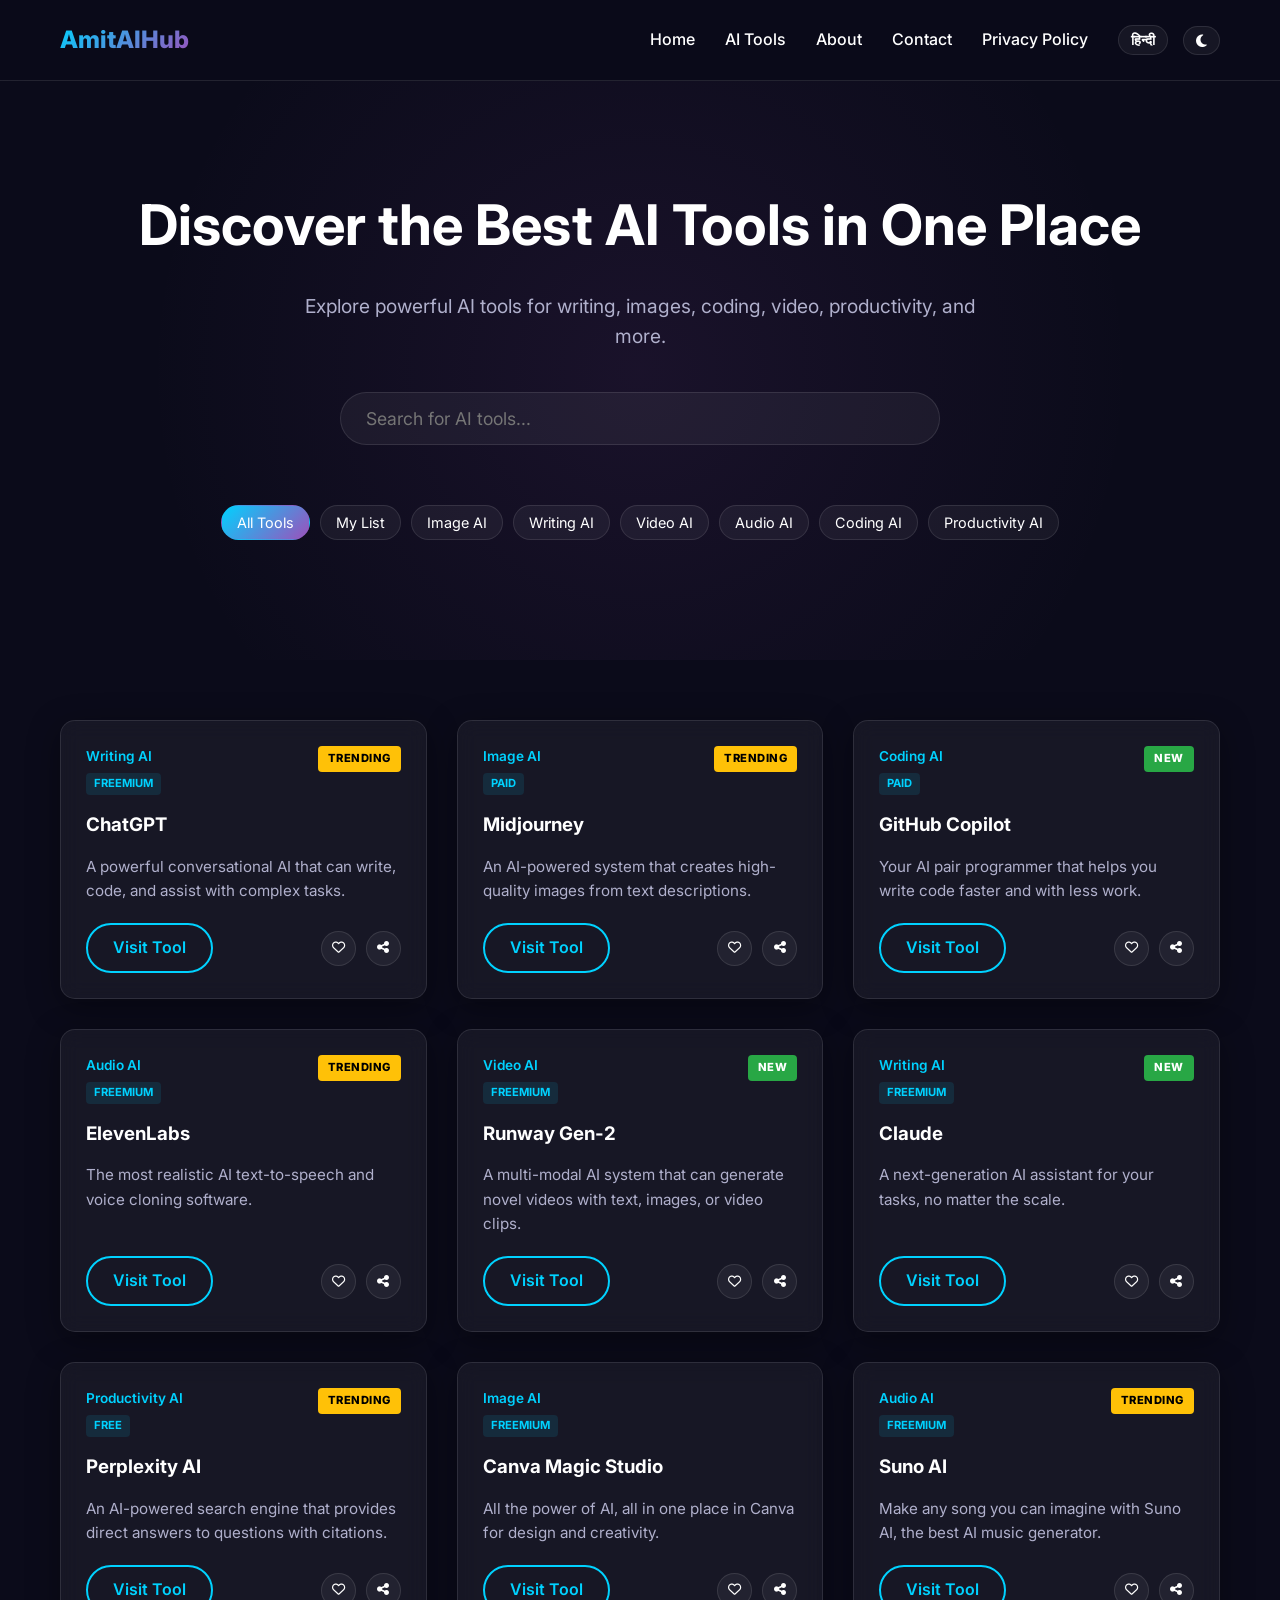
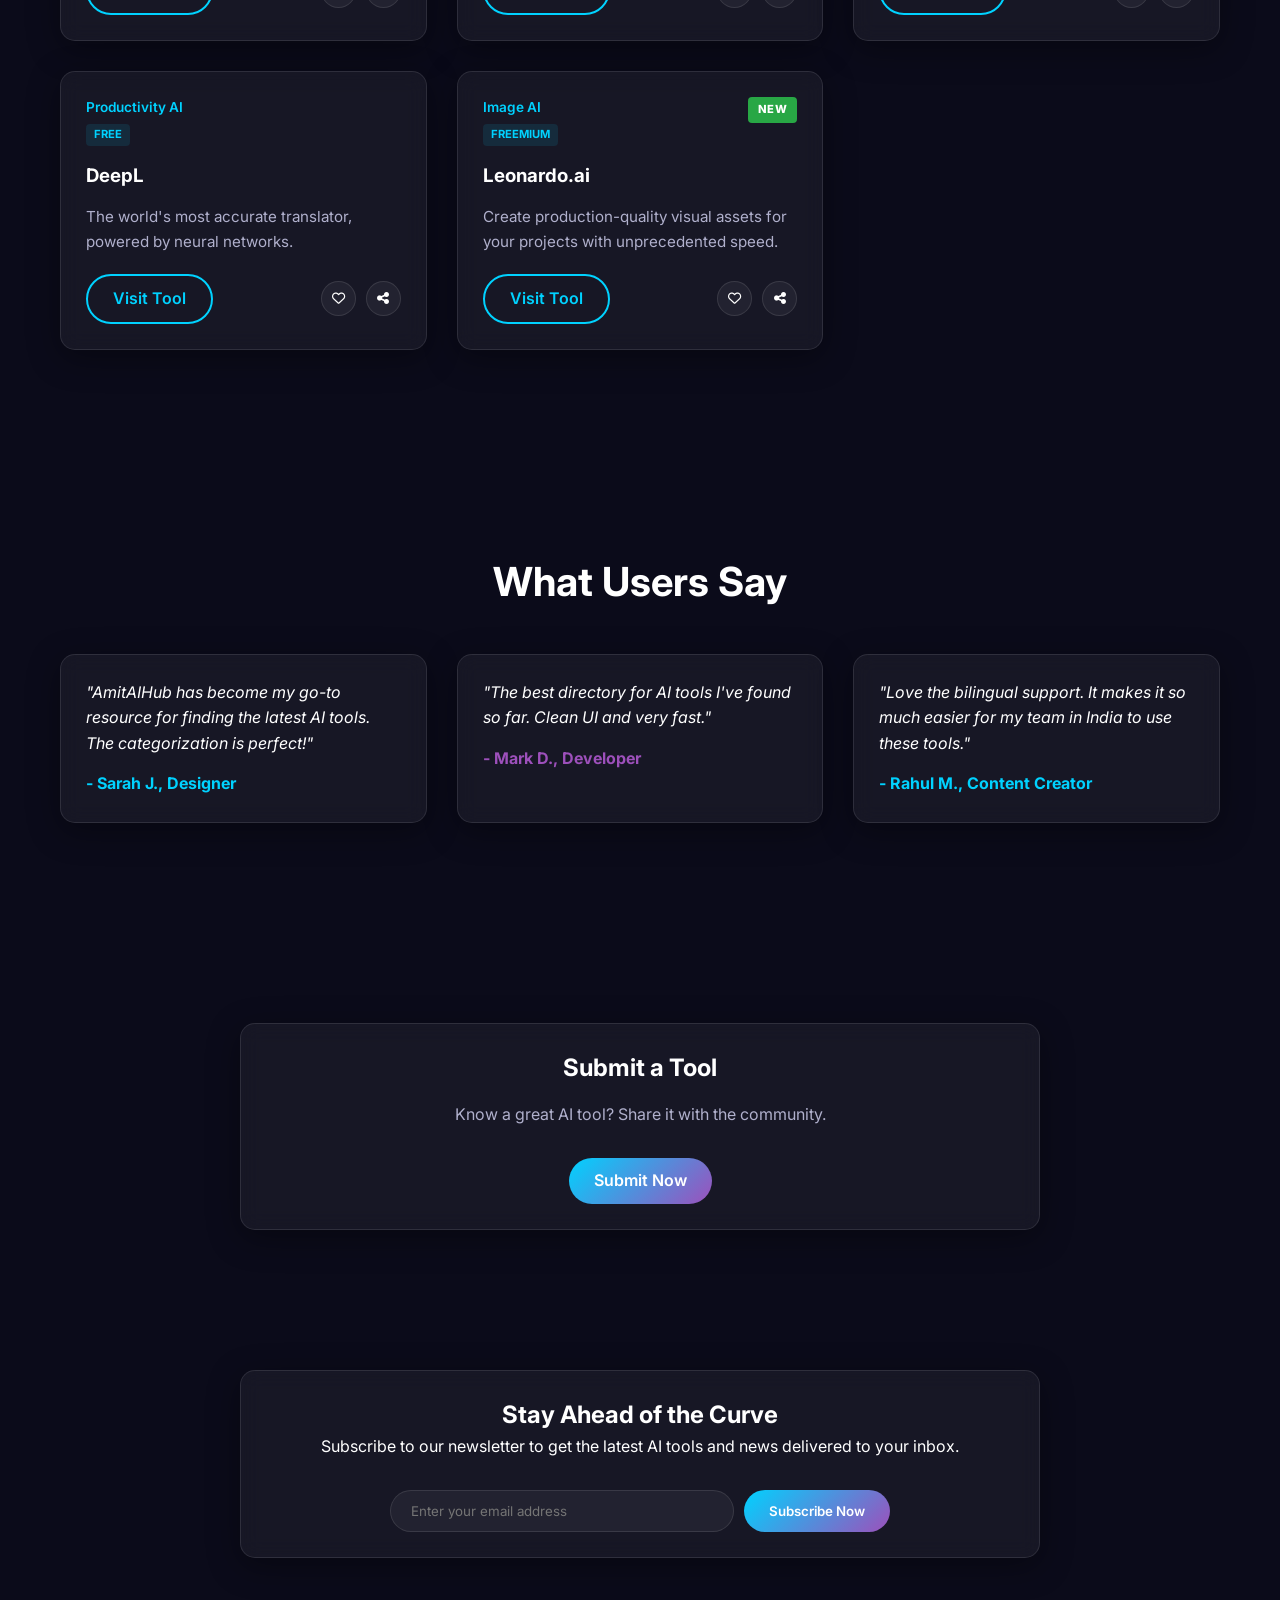
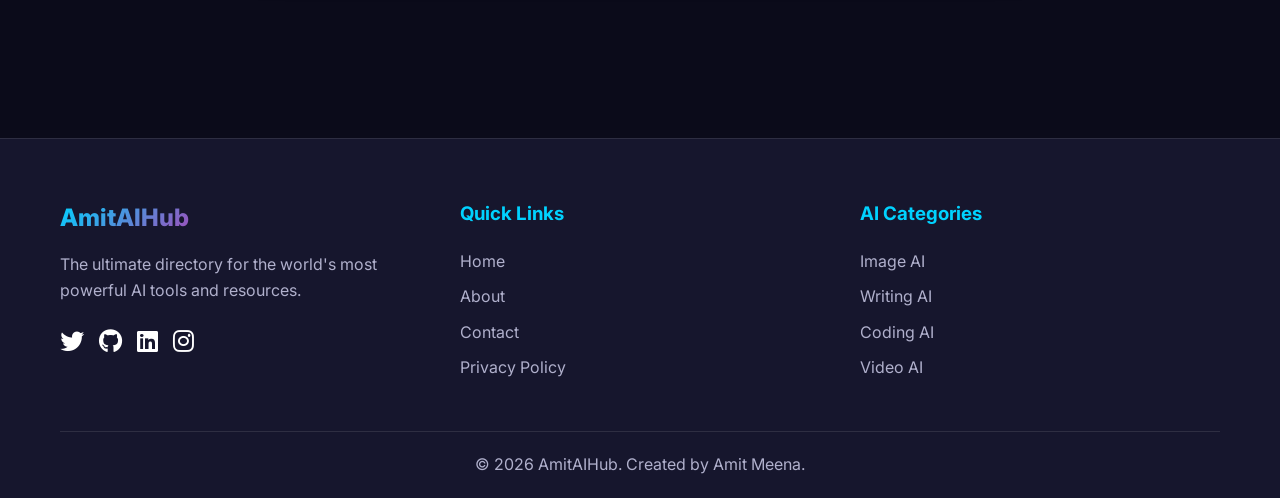
==== index.html @ fab6a861 "feat: implement AmitAIHub AI tools directory with futuristic UI, bilingual support, and PWA integrat" ====
<!DOCTYPE html>
<html lang="en">
<head>
    <meta charset="UTF-8">
    <meta name="viewport" content="width=device-width, initial-scale=1.0">
    <title>AmitAIHub - Modern AI Tools Directory</title>
    <link rel="stylesheet" href="style.css">
    <link rel="stylesheet" href="https://cdnjs.cloudflare.com/ajax/libs/font-awesome/6.4.0/css/all.min.css">
    <link href="https://fonts.googleapis.com/css2?family=Inter:wght@400;500;600;700;800&display=swap" rel="stylesheet">
    <link rel="manifest" href="manifest.json">
    <meta name="theme-color" content="#00f2ff">
</head>
<body>
    <header>
        <div class="container">
            <nav>
                <a href="index.html" class="logo">AmitAIHub</a>
                <div class="nav-links" id="navLinks">
                    <a href="index.html" data-i18n="nav-home">Home</a>
                    <a href="#tools" data-i18n="nav-tools">AI Tools</a>
                    <a href="about.html" data-i18n="nav-about">About</a>
                    <a href="contact.html" data-i18n="nav-contact">Contact</a>
                    <a href="privacy.html" data-i18n="nav-privacy">Privacy Policy</a>
                    <div class="nav-actions">
                        <button class="btn btn-outline" id="installBtn" style="display: none; padding: 5px 15px; font-size: 0.9rem;" data-i18n="nav-install">Install App</button>
                        <button class="lang-toggle" id="langToggle">हिन्दी</button>
                        <button class="theme-toggle" id="themeToggle">
                            <i class="fas fa-moon"></i>
                        </button>
                    </div>
                </div>
                <button class="mobile-menu-btn" id="menuBtn">
                    <i class="fas fa-bars"></i>
                </button>
            </nav>
        </div>
    </header>

    <main>
        <!-- Hero Section -->
        <section class="hero">
            <div class="container">
                <h1 data-i18n="hero-h1">Discover the Best AI Tools in One Place</h1>
                <p data-i18n="hero-p">Explore powerful AI tools for writing, images, coding, video, productivity, and more.</p>

                <div class="search-container">
                    <input type="text" id="toolSearch" placeholder="Search for AI tools..." data-i18n="search-placeholder">
                </div>

                <div class="categories">
                    <button class="category-btn active" data-category="all" data-i18n="cat-all">All Tools</button>
                    <button class="category-btn" data-category="favorites" data-i18n="cat-favorites"><i class="fas fa-heart"></i> My List</button>
                    <button class="category-btn" data-category="image" data-i18n="cat-image">Image AI</button>
                    <button class="category-btn" data-category="writing" data-i18n="cat-writing">Writing AI</button>
                    <button class="category-btn" data-category="video" data-i18n="cat-video">Video AI</button>
                    <button class="category-btn" data-category="audio" data-i18n="cat-audio">Audio AI</button>
                    <button class="category-btn" data-category="coding" data-i18n="cat-coding">Coding AI</button>
                    <button class="category-btn" data-category="productivity" data-i18n="cat-productivity">Productivity AI</button>
                </div>
            </div>
        </section>

        <!-- Tool Grid Section -->
        <section class="section-content" id="tools">
            <div class="container">
                <div class="tool-grid" id="toolGrid">
                    <!-- Tools will be injected by JavaScript -->
                </div>
            </div>
        </section>

        <!-- Reviews/Testimonials Section -->
        <section class="section-content">
            <div class="container">
                <h2 style="text-align: center; margin-bottom: 40px; font-size: 2.5rem;" data-i18n="reviews-h2">What Users Say</h2>
                <div class="tool-grid">
                    <div class="glass-card">
                        <p style="font-style: italic; margin-bottom: 15px;">"AmitAIHub has become my go-to resource for finding the latest AI tools. The categorization is perfect!"</p>
                        <h4 style="color: var(--accent-blue);">- Sarah J., Designer</h4>
                    </div>
                    <div class="glass-card">
                        <p style="font-style: italic; margin-bottom: 15px;">"The best directory for AI tools I've found so far. Clean UI and very fast."</p>
                        <h4 style="color: var(--accent-purple);">- Mark D., Developer</h4>
                    </div>
                    <div class="glass-card">
                        <p style="font-style: italic; margin-bottom: 15px;">"Love the bilingual support. It makes it so much easier for my team in India to use these tools."</p>
                        <h4 style="color: var(--accent-blue);">- Rahul M., Content Creator</h4>
                    </div>
                </div>
            </div>
        </section>

        <!-- Submit Tool Section -->
        <section class="section-content" id="submit">
            <div class="container">
                <div class="glass-card" style="text-align: center; max-width: 800px; margin: 0 auto;">
                    <h2 data-i18n="submit-h2">Submit a Tool</h2>
                    <p data-i18n="submit-p" style="margin: 15px 0 30px; color: var(--text-muted);">Know a great AI tool? Share it with the community.</p>
                    <a href="contact.html" class="btn btn-primary" data-i18n="submit-btn">Submit Now</a>
                </div>
            </div>
        </section>

        <!-- Newsletter Section -->
        <section class="newsletter">
            <div class="container">
                <div class="newsletter-card glass-card">
                    <h2 data-i18n="newsletter-h2">Stay Ahead of the Curve</h2>
                    <p data-i18n="newsletter-p">Subscribe to our newsletter to get the latest AI tools and news delivered to your inbox.</p>
                    <form class="newsletter-form" id="newsletterForm">
                        <input type="email" placeholder="Enter your email address" required>
                        <button type="submit" class="btn btn-primary" data-i18n="newsletter-btn">Subscribe Now</button>
                    </form>
                </div>
            </div>
        </section>
    </main>

    <!-- Back to Top Button -->
    <button id="backToTop" class="back-to-top" title="Go to top">
        <i class="fas fa-arrow-up"></i>
    </button>

    <footer>
        <div class="container">
            <div class="footer-content">
                <div class="footer-section">
                    <a href="index.html" class="logo">AmitAIHub</a>
                    <p style="margin-top: 15px; color: var(--text-muted);" data-i18n="footer-desc">The ultimate directory for the world's most powerful AI tools and resources.</p>
                    <div class="social-icons">
                        <a href="#"><i class="fab fa-twitter"></i></a>
                        <a href="#"><i class="fab fa-github"></i></a>
                        <a href="#"><i class="fab fa-linkedin"></i></a>
                        <a href="#"><i class="fab fa-instagram"></i></a>
                    </div>
                </div>
                <div class="footer-section">
                    <h3 data-i18n="footer-quick">Quick Links</h3>
                    <ul>
                        <li><a href="index.html" data-i18n="nav-home">Home</a></li>
                        <li><a href="about.html" data-i18n="nav-about">About Us</a></li>
                        <li><a href="contact.html" data-i18n="nav-contact">Contact Us</a></li>
                        <li><a href="privacy.html" data-i18n="nav-privacy">Privacy Policy</a></li>
                    </ul>
                </div>
                <div class="footer-section">
                    <h3 data-i18n="footer-categories">AI Categories</h3>
                    <ul>
                        <li><a href="#" class="filter-link" data-category="image" data-i18n="cat-image">Image AI</a></li>
                        <li><a href="#" class="filter-link" data-category="writing" data-i18n="cat-writing">Writing AI</a></li>
                        <li><a href="#" class="filter-link" data-category="coding" data-i18n="cat-coding">Coding AI</a></li>
                        <li><a href="#" class="filter-link" data-category="video" data-i18n="cat-video">Video AI</a></li>
                    </ul>
                </div>
            </div>
            <div class="copyright">
                <p data-i18n="copyright">© 2026 AmitAIHub. Created by Amit Meena.</p>
            </div>
        </div>
    </footer>

    <script src="script.js"></script>
</body>
</html>
---- style.css ----
:root {
    /* Dark Theme (Default) */
    --primary-bg-rgb: 11, 11, 26;
    --primary-bg: rgb(var(--primary-bg-rgb));
    --secondary-bg: #16162d;
    --accent-blue-rgb: 0, 210, 255;
    --accent-blue: rgb(var(--accent-blue-rgb));
    --accent-purple: #9d50bb;
    --text-main: #ffffff;
    --text-muted: #b0b0cc;
    --glass-bg: rgba(255, 255, 255, 0.05);
    --glass-border: rgba(255, 255, 255, 0.1);
    --card-shadow: 0 8px 32px 0 rgba(0, 0, 0, 0.37);
    --neon-gradient: linear-gradient(135deg, var(--accent-blue), var(--accent-purple));
    --transition: all 0.3s ease;
}

[data-theme="light"] {
    --primary-bg-rgb: 248, 249, 250;
    --primary-bg: rgb(var(--primary-bg-rgb));
    --secondary-bg: #ffffff;
    --accent-blue-rgb: 0, 123, 255;
    --accent-blue: rgb(var(--accent-blue-rgb));
    --accent-purple: #6f42c1;
    --text-main: #212529;
    --text-muted: #6c757d;
    --glass-bg: rgba(0, 0, 0, 0.05);
    --glass-border: rgba(0, 0, 0, 0.1);
    --card-shadow: 0 8px 32px 0 rgba(31, 38, 135, 0.15);
}

* {
    margin: 0;
    padding: 0;
    box-sizing: border-box;
    font-family: 'Inter', -apple-system, BlinkMacSystemFont, 'Segoe UI', Roboto, sans-serif;
}

html {
    scroll-behavior: smooth;
}

body {
    background-color: var(--primary-bg);
    color: var(--text-main);
    line-height: 1.6;
    transition: background-color 0.3s, color 0.3s;
    overflow-x: hidden;
}

/* Animations */
@keyframes fadeInUp {
    from {
        opacity: 0;
        transform: translateY(20px);
    }
    to {
        opacity: 1;
        transform: translateY(0);
    }
}

/* Utilities */
.container {
    max-width: 1200px;
    margin: 0 auto;
    padding: 0 20px;
}

.btn {
    padding: 10px 25px;
    border-radius: 50px;
    border: none;
    cursor: pointer;
    font-weight: 600;
    transition: var(--transition);
    text-decoration: none;
    display: inline-block;
}

.btn-primary {
    background: var(--neon-gradient);
    color: white;
}

.btn-primary:hover {
    box-shadow: 0 0 15px var(--accent-blue);
    transform: translateY(-2px);
}

.btn-outline {
    background: transparent;
    border: 2px solid var(--accent-blue);
    color: var(--accent-blue);
}

.btn-outline:hover {
    background: var(--accent-blue);
    color: white;
}

.glass-card {
    background: var(--glass-bg);
    backdrop-filter: blur(10px);
    -webkit-backdrop-filter: blur(10px);
    border: 1px solid var(--glass-border);
    border-radius: 15px;
    padding: 25px;
    box-shadow: var(--card-shadow);
    transition: var(--transition);
}

/* Navbar */
header {
    position: sticky;
    top: 0;
    z-index: 1000;
    background: rgba(var(--primary-bg-rgb), 0.8);
    backdrop-filter: blur(15px);
    -webkit-backdrop-filter: blur(15px);
    border-bottom: 1px solid var(--glass-border);
}

nav {
    height: 80px;
    display: flex;
    justify-content: space-between;
    align-items: center;
}

.logo {
    font-size: 1.5rem;
    font-weight: 800;
    background: var(--neon-gradient);
    -webkit-background-clip: text;
    -webkit-text-fill-color: transparent;
    text-decoration: none;
}

.nav-links {
    display: flex;
    gap: 30px;
    align-items: center;
}

.nav-links a {
    text-decoration: none;
    color: var(--text-main);
    font-weight: 500;
    transition: var(--transition);
}

.nav-links a:hover {
    color: var(--accent-blue);
}

.nav-actions {
    display: flex;
    align-items: center;
    gap: 15px;
}

.theme-toggle, .lang-toggle {
    background: var(--glass-bg);
    border: 1px solid var(--glass-border);
    color: var(--text-main);
    cursor: pointer;
    padding: 5px 12px;
    border-radius: 20px;
    font-size: 0.9rem;
    font-weight: 600;
    transition: var(--transition);
}

.theme-toggle:hover, .lang-toggle:hover {
    background: var(--accent-blue);
    color: white;
}

.mobile-menu-btn {
    display: none;
    font-size: 1.5rem;
    background: none;
    border: none;
    color: var(--text-main);
    cursor: pointer;
}

/* Footer */
footer {
    background: var(--secondary-bg);
    padding: 60px 0 20px;
    margin-top: 100px;
    border-top: 1px solid var(--glass-border);
}

.footer-content {
    display: grid;
    grid-template-columns: repeat(auto-fit, minmax(250px, 1fr));
    gap: 40px;
    margin-bottom: 40px;
}

.footer-section h3 {
    margin-bottom: 20px;
    color: var(--accent-blue);
}

.footer-section ul {
    list-style: none;
}

.footer-section ul li {
    margin-bottom: 10px;
}

.footer-section ul li a {
    color: var(--text-muted);
    text-decoration: none;
    transition: var(--transition);
}

.footer-section ul li a:hover {
    color: var(--accent-purple);
    padding-left: 5px;
}

.social-icons {
    display: flex;
    gap: 15px;
    margin-top: 20px;
}

.social-icons a {
    color: var(--text-main);
    font-size: 1.5rem;
    transition: var(--transition);
}

.social-icons a:hover {
    color: var(--accent-blue);
    transform: scale(1.2);
}

.copyright {
    text-align: center;
    padding-top: 20px;
    border-top: 1px solid var(--glass-border);
    color: var(--text-muted);
}

/* Hero Section */
.hero {
    padding: 100px 0 60px;
    text-align: center;
    background: radial-gradient(circle at center, rgba(157, 80, 187, 0.1) 0%, transparent 70%);
}

.hero h1 {
    font-size: 3.5rem;
    margin-bottom: 20px;
    animation: fadeInUp 0.8s ease-out;
}

.hero p {
    font-size: 1.2rem;
    color: var(--text-muted);
    max-width: 700px;
    margin: 0 auto 40px;
    animation: fadeInUp 1s ease-out;
}

/* Search Bar */
.search-container {
    max-width: 600px;
    margin: 0 auto 60px;
    position: relative;
    animation: fadeInUp 1.2s ease-out;
}

.search-container input {
    width: 100%;
    padding: 15px 25px;
    border-radius: 50px;
    border: 1px solid var(--glass-border);
    background: var(--glass-bg);
    color: var(--text-main);
    font-size: 1.1rem;
    outline: none;
    transition: var(--transition);
}

.search-container input:focus {
    border-color: var(--accent-blue);
    box-shadow: 0 0 15px rgba(0, 210, 255, 0.3);
}

/* Category Filter */
.categories {
    display: flex;
    flex-wrap: wrap;
    justify-content: center;
    gap: 10px;
    margin-bottom: 60px;
}

.category-btn {
    padding: 8px 15px;
    border-radius: 20px;
    border: 1px solid var(--glass-border);
    background: var(--glass-bg);
    color: var(--text-main);
    cursor: pointer;
    font-size: 0.9rem;
    transition: var(--transition);
}

.category-btn.active, .category-btn:hover {
    background: var(--neon-gradient);
    border-color: transparent;
    color: white;
}

/* Tool Grid */
.tool-grid {
    display: grid;
    grid-template-columns: repeat(auto-fill, minmax(300px, 1fr));
    gap: 30px;
    margin-bottom: 80px;
}

.tool-card {
    position: relative;
    overflow: hidden;
}

.tool-badge {
    padding: 4px 10px;
    border-radius: 4px;
    font-size: 0.7rem;
    font-weight: 800;
    text-transform: uppercase;
    letter-spacing: 0.5px;
}

.badge-new { background: #28a745; color: white; }
.badge-trending { background: #ffc107; color: black; }

.tool-card-header {
    display: flex;
    justify-content: space-between;
    align-items: flex-start;
    margin-bottom: 15px;
}

.tool-meta {
    display: flex;
    flex-direction: column;
    gap: 5px;
}

.tool-category {
    font-size: 0.85rem;
    color: var(--accent-blue);
    font-weight: 600;
}

.tool-pricing {
    font-size: 0.7rem;
    padding: 2px 8px;
    border-radius: 4px;
    background: rgba(var(--accent-blue-rgb), 0.1);
    color: var(--accent-blue);
    font-weight: 700;
    display: inline-block;
    width: fit-content;
    text-transform: uppercase;
}

.tool-card h3 {
    margin-bottom: 15px;
}

.tool-card p {
    color: var(--text-muted);
    font-size: 0.95rem;
    margin-bottom: 20px;
    flex-grow: 1;
}

.tool-card {
    display: flex;
    flex-direction: column;
}

.tool-card-actions {
    display: flex;
    justify-content: space-between;
    align-items: center;
    margin-top: auto;
}

.tool-icon-btns {
    display: flex;
    gap: 10px;
}

.icon-btn {
    background: var(--glass-bg);
    border: 1px solid var(--glass-border);
    color: var(--text-main);
    width: 35px;
    height: 35px;
    border-radius: 50%;
    display: flex;
    align-items: center;
    justify-content: center;
    cursor: pointer;
    transition: var(--transition);
}

.icon-btn:hover {
    background: var(--accent-blue);
    color: white;
    transform: scale(1.1);
}

.fav-btn i.fas {
    color: #ff4757;
}

/* Back to Top */
.back-to-top {
    position: fixed;
    bottom: 30px;
    right: 30px;
    width: 50px;
    height: 50px;
    border-radius: 50%;
    background: var(--neon-gradient);
    color: white;
    border: none;
    cursor: pointer;
    display: none;
    align-items: center;
    justify-content: center;
    font-size: 1.2rem;
    box-shadow: 0 4px 15px rgba(0, 0, 0, 0.3);
    z-index: 999;
    transition: var(--transition);
}

.back-to-top:hover {
    transform: translateY(-5px);
    box-shadow: 0 0 20px var(--accent-blue);
}

/* Newsletter */
.newsletter {
    padding: 80px 0;
    text-align: center;
}

.newsletter-card {
    max-width: 800px;
    margin: 0 auto;
}

.newsletter-form {
    display: flex;
    gap: 10px;
    max-width: 500px;
    margin: 30px auto 0;
}

.newsletter-form input {
    flex: 1;
    padding: 12px 20px;
    border-radius: 50px;
    border: 1px solid var(--glass-border);
    background: var(--glass-bg);
    color: var(--text-main);
    outline: none;
}

/* Page Content */
.page-header {
    padding: 80px 0 40px;
    text-align: center;
}

.page-header h1 {
    font-size: 3rem;
    margin-bottom: 20px;
    background: var(--neon-gradient);
    -webkit-background-clip: text;
    -webkit-text-fill-color: transparent;
}

.section-content {
    padding: 60px 0;
}

/* About Page Styles */
.about-grid {
    display: grid;
    grid-template-columns: 1fr 1fr;
    gap: 50px;
    align-items: center;
}

.team-grid {
    display: grid;
    grid-template-columns: repeat(auto-fit, minmax(350px, 1fr));
    gap: 40px;
    margin-top: 40px;
}

.creator-card {
    text-align: center;
    padding: 40px;
}

.creator-img {
    width: 150px;
    height: 150px;
    border-radius: 50%;
    margin-bottom: 20px;
    border: 3px solid var(--accent-blue);
    padding: 5px;
    object-fit: cover;
}

.stats-box {
    display: flex;
    justify-content: center;
    gap: 20px;
    margin: 20px 0;
    padding: 15px;
    background: rgba(var(--accent-blue-rgb), 0.1);
    border-radius: 10px;
}

.stat-item {
    display: flex;
    flex-direction: column;
}

.stat-item strong {
    font-size: 1.2rem;
    color: var(--accent-blue);
}

.stat-item span {
    font-size: 0.8rem;
    color: var(--text-muted);
}

/* Contact Form */
.contact-container {
    display: grid;
    grid-template-columns: 1fr 1.5fr;
    gap: 40px;
}

.contact-info .info-item {
    margin-bottom: 20px;
    text-align: center;
}

.contact-info i {
    font-size: 1.5rem;
    color: var(--accent-blue);
    margin-bottom: 10px;
}

.contact-form .form-group {
    margin-bottom: 20px;
}

.contact-form label {
    display: block;
    margin-bottom: 8px;
    font-weight: 500;
}

.contact-form input,
.contact-form textarea {
    width: 100%;
    padding: 12px 15px;
    border-radius: 8px;
    border: 1px solid var(--glass-border);
    background: var(--glass-bg);
    color: var(--text-main);
    outline: none;
}

.contact-form textarea {
    height: 150px;
    resize: vertical;
}

/* Responsive */
@media (max-width: 992px) {
    .about-grid {
        grid-template-columns: 1fr;
    }
}

@media (max-width: 768px) {
    .nav-links {
        display: none;
        position: absolute;
        top: 80px;
        left: 0;
        width: 100%;
        background: var(--primary-bg);
        flex-direction: column;
        padding: 20px;
        border-bottom: 1px solid var(--glass-border);
        gap: 20px;
    }

    .nav-links.active {
        display: flex;
        max-height: 80vh;
        overflow-y: auto;
    }

    .nav-actions {
        flex-wrap: wrap;
        justify-content: center;
    }

    .mobile-menu-btn {
        display: block;
    }

    .hero h1 {
        font-size: 2.5rem;
    }

    .contact-container {
        grid-template-columns: 1fr;
    }

    .newsletter-form {
        flex-direction: column;
    }

    .newsletter-form button {
        width: 100%;
    }

    .team-grid {
        grid-template-columns: 1fr;
    }
}
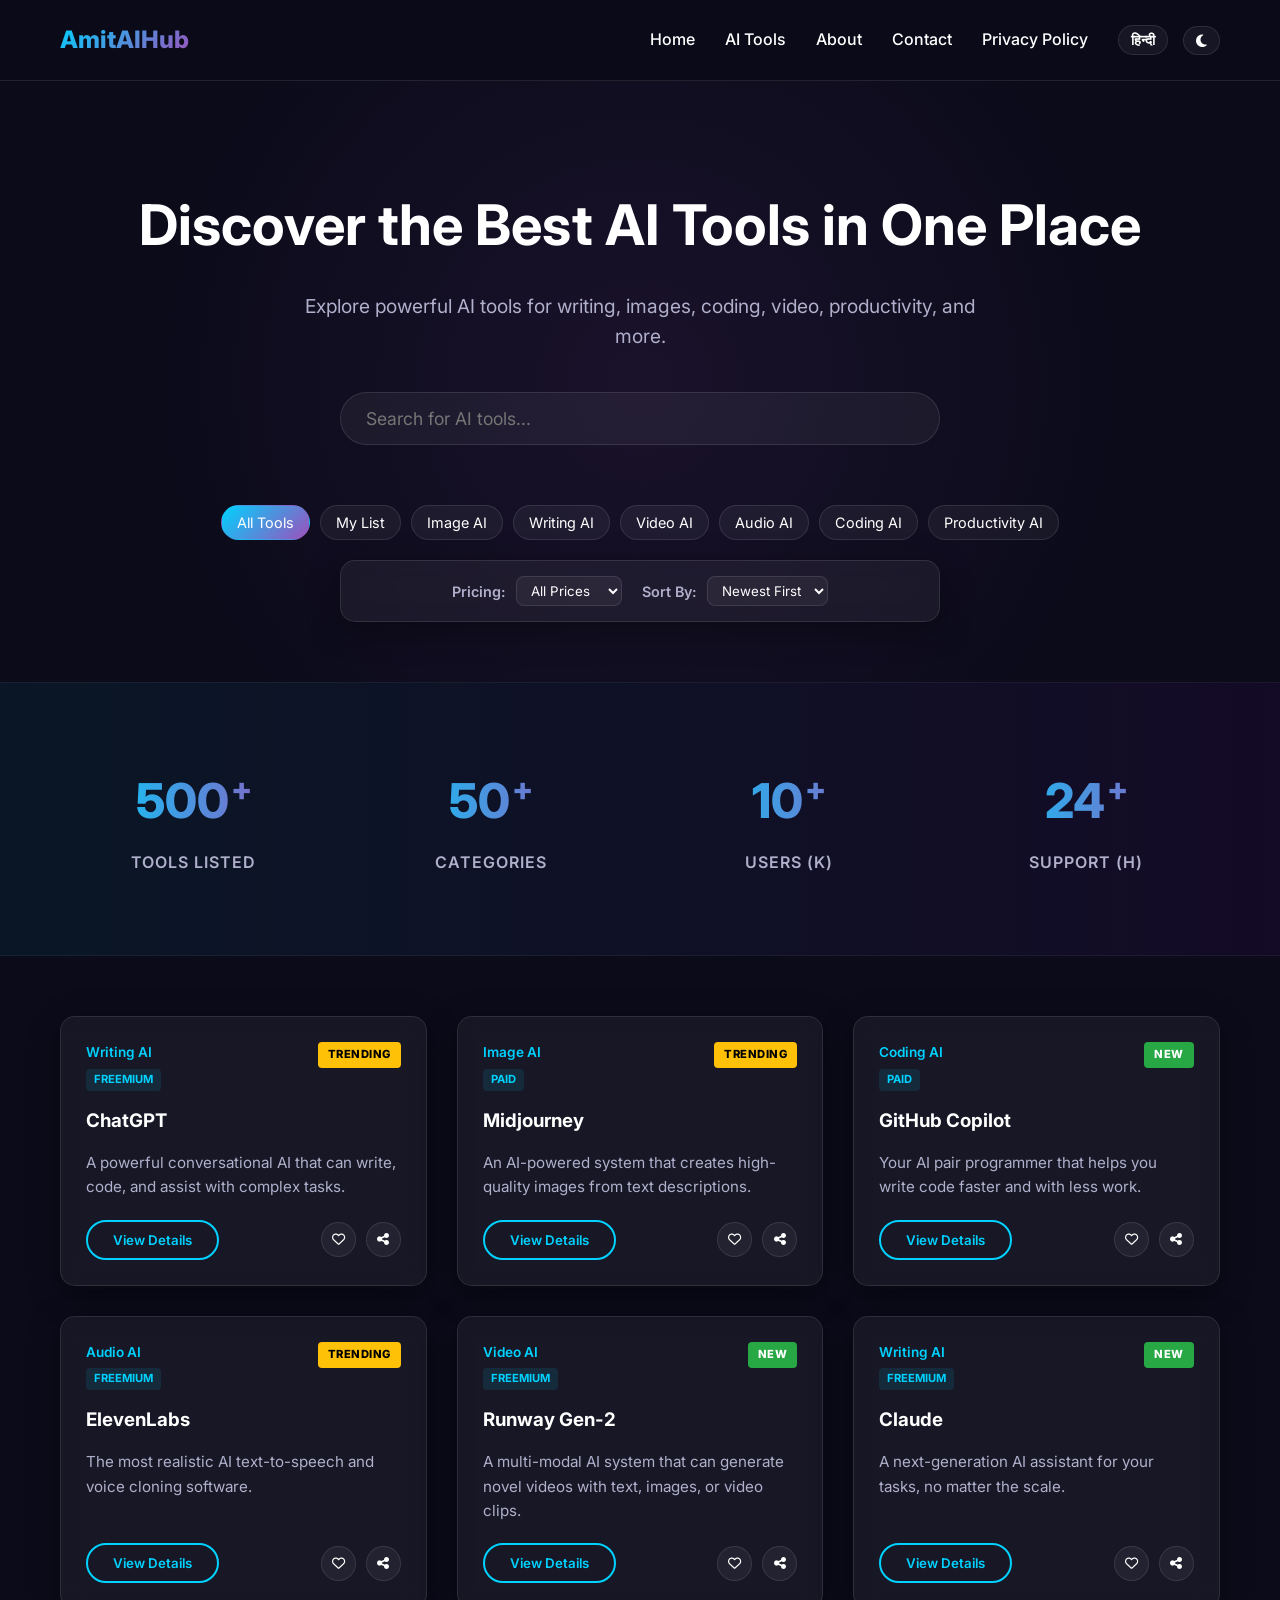
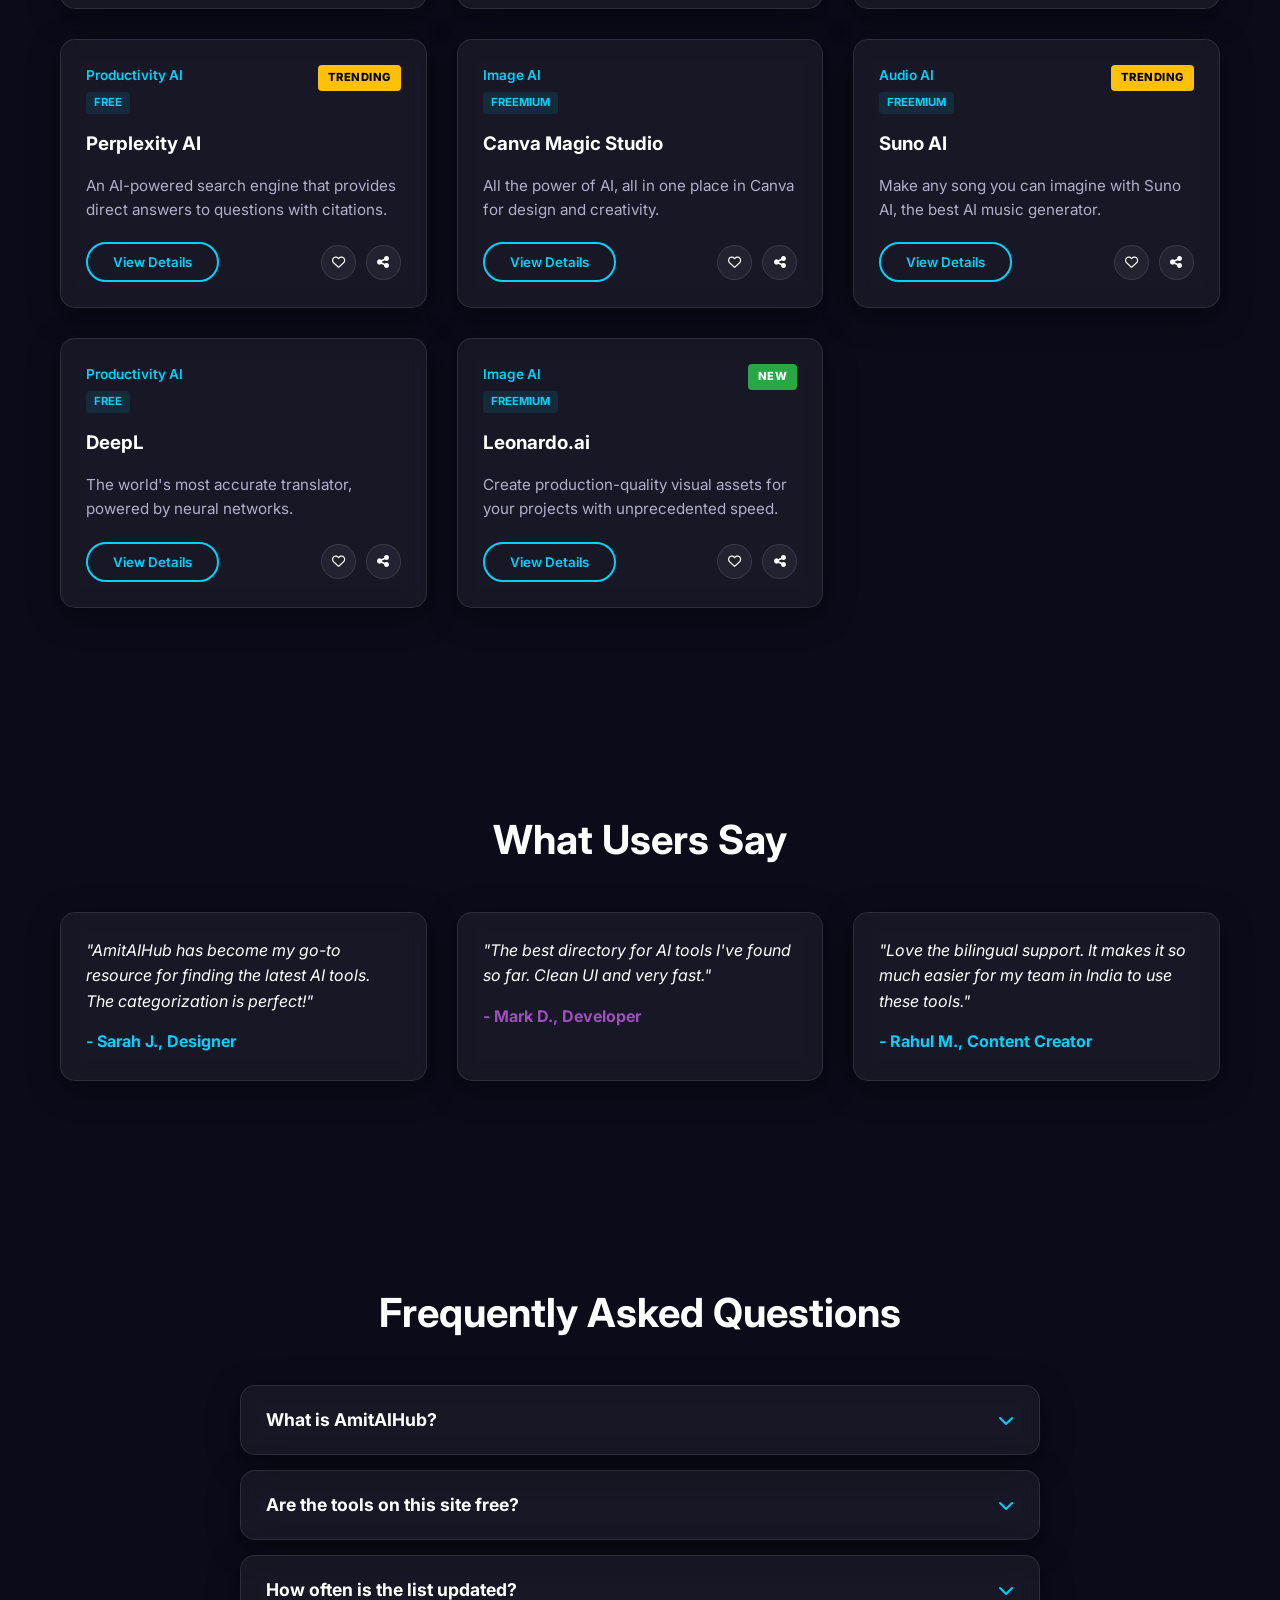
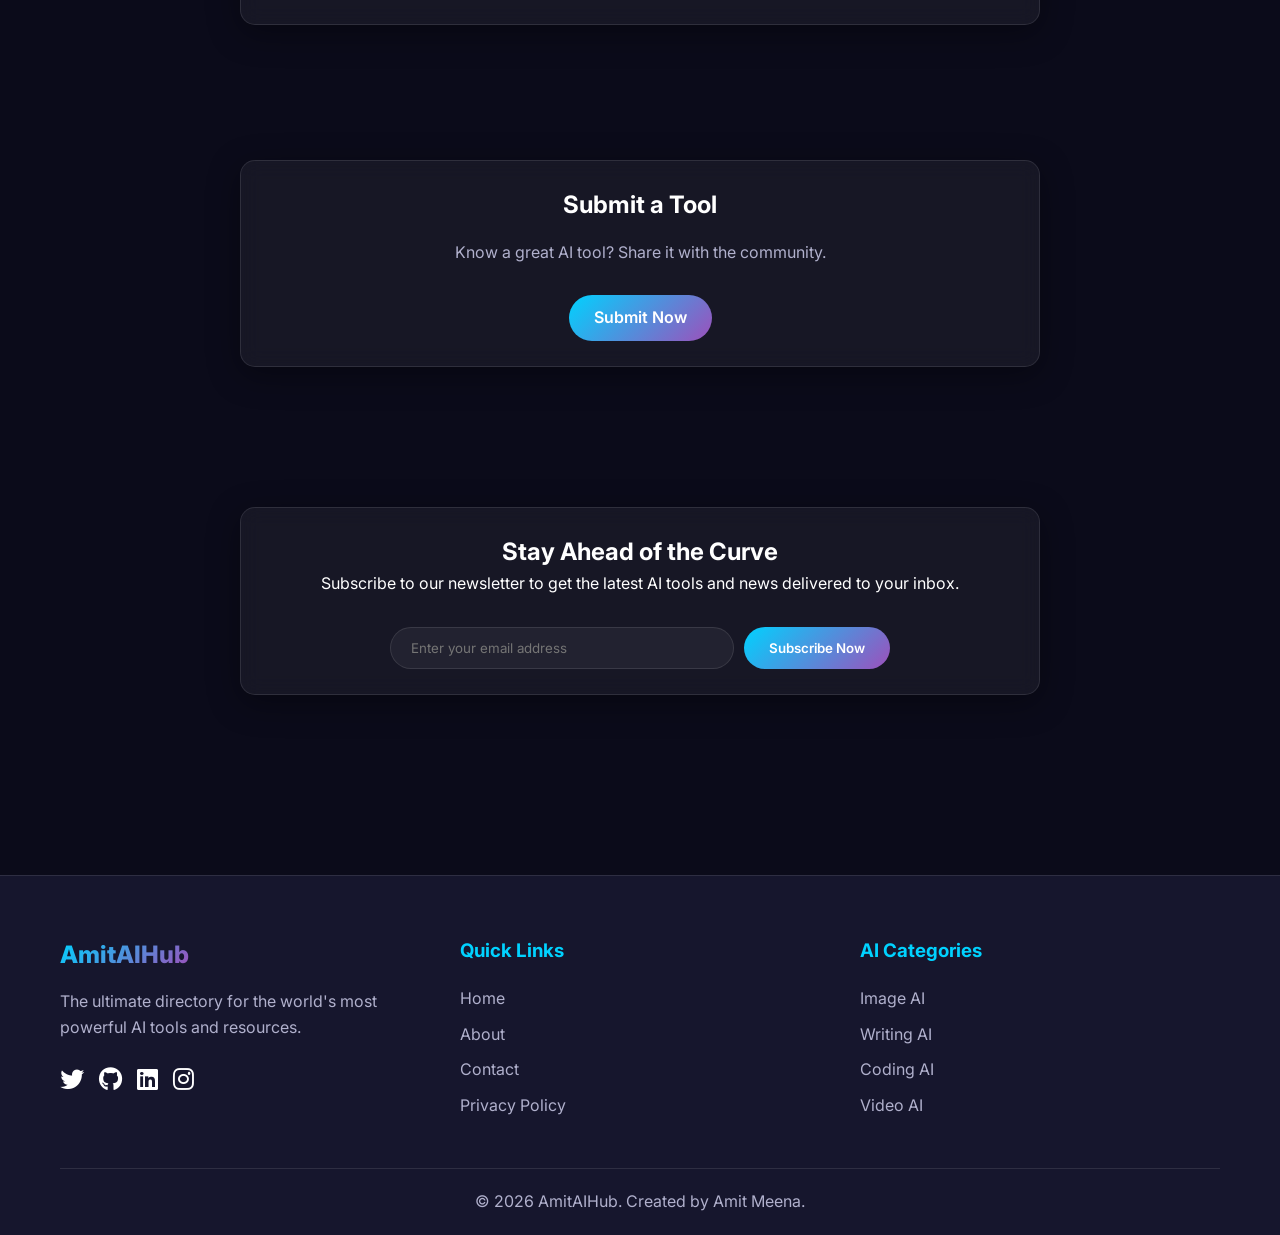
==== commit 93bb3210: "feat: implement advanced AI tools directory AmitAIHub Co-authored-by: TulsiMeena <251993659+TulsiMee" ====
--- a/index.html
+++ b/index.html
@@ -57,6 +57,51 @@
                     <button class="category-btn" data-category="coding" data-i18n="cat-coding">Coding AI</button>
                     <button class="category-btn" data-category="productivity" data-i18n="cat-productivity">Productivity AI</button>
                 </div>
+
+                <div class="advanced-filters glass-card">
+                    <div class="filter-group">
+                        <label for="priceFilter" data-i18n="filter-price">Pricing:</label>
+                        <select id="priceFilter">
+                            <option value="all" data-i18n="price-all">All Prices</option>
+                            <option value="free" data-i18n="price-free">Free</option>
+                            <option value="freemium" data-i18n="price-freemium">Freemium</option>
+                            <option value="paid" data-i18n="price-paid">Paid</option>
+                        </select>
+                    </div>
+                    <div class="filter-group">
+                        <label for="sortBy" data-i18n="filter-sort">Sort By:</label>
+                        <select id="sortBy">
+                            <option value="newest" data-i18n="sort-newest">Newest First</option>
+                            <option value="trending" data-i18n="sort-trending">Trending</option>
+                            <option value="az" data-i18n="sort-az">A - Z</option>
+                            <option value="za" data-i18n="sort-za">Z - A</option>
+                        </select>
+                    </div>
+                </div>
+            </div>
+        </section>
+
+        <!-- Milestones/Stats Section -->
+        <section class="stats-section">
+            <div class="container">
+                <div class="stats-grid">
+                    <div class="stat-item">
+                        <div class="stat-number" data-target="500">0</div>
+                        <div class="stat-label" data-i18n="stat-tools">Tools Listed</div>
+                    </div>
+                    <div class="stat-item">
+                        <div class="stat-number" data-target="50">0</div>
+                        <div class="stat-label" data-i18n="stat-cats">Categories</div>
+                    </div>
+                    <div class="stat-item">
+                        <div class="stat-number" data-target="10">0</div>
+                        <div class="stat-label" data-i18n="stat-users">Users (K)</div>
+                    </div>
+                    <div class="stat-item">
+                        <div class="stat-number" data-target="24">0</div>
+                        <div class="stat-label" data-i18n="stat-support">Support (H)</div>
+                    </div>
+                </div>
             </div>
         </section>
 
@@ -85,6 +130,42 @@
                     <div class="glass-card">
                         <p style="font-style: italic; margin-bottom: 15px;">"Love the bilingual support. It makes it so much easier for my team in India to use these tools."</p>
                         <h4 style="color: var(--accent-blue);">- Rahul M., Content Creator</h4>
+                    </div>
+                </div>
+            </div>
+        </section>
+
+        <!-- FAQ Section -->
+        <section class="section-content">
+            <div class="container">
+                <h2 style="text-align: center; margin-bottom: 40px; font-size: 2.5rem;" data-i18n="faq-h2">Frequently Asked Questions</h2>
+                <div class="faq-container" style="max-width: 800px; margin: 0 auto;">
+                    <div class="faq-item glass-card">
+                        <div class="faq-question">
+                            <h3 data-i18n="faq-q1">What is AmitAIHub?</h3>
+                            <i class="fas fa-chevron-down"></i>
+                        </div>
+                        <div class="faq-answer">
+                            <p data-i18n="faq-a1">AmitAIHub is a curated directory of the best Artificial Intelligence tools available online, categorized for easy discovery.</p>
+                        </div>
+                    </div>
+                    <div class="faq-item glass-card">
+                        <div class="faq-question">
+                            <h3 data-i18n="faq-q2">Are the tools on this site free?</h3>
+                            <i class="fas fa-chevron-down"></i>
+                        </div>
+                        <div class="faq-answer">
+                            <p data-i18n="faq-a2">We list a variety of tools: some are completely free, some are 'freemium' (free with paid options), and some are paid. We provide pricing labels for each.</p>
+                        </div>
+                    </div>
+                    <div class="faq-item glass-card">
+                        <div class="faq-question">
+                            <h3 data-i18n="faq-q3">How often is the list updated?</h3>
+                            <i class="fas fa-chevron-down"></i>
+                        </div>
+                        <div class="faq-answer">
+                            <p data-i18n="faq-a3">Our team constantly monitors the AI landscape and updates the directory with new trending tools almost every week.</p>
+                        </div>
                     </div>
                 </div>
             </div>
@@ -115,6 +196,26 @@
             </div>
         </section>
     </main>
+
+    <!-- Tool Detail Modal -->
+    <div id="toolModal" class="modal">
+        <div class="modal-content glass-card">
+            <span class="close-modal">&times;</span>
+            <div id="modalBody">
+                <!-- Modal content will be injected by JS -->
+            </div>
+        </div>
+    </div>
+
+    <!-- Form Success Modal -->
+    <div id="successModal" class="modal">
+        <div class="modal-content glass-card" style="text-align: center; max-width: 400px;">
+            <i class="fas fa-check-circle" style="font-size: 4rem; color: #00ff88; margin-bottom: 20px;"></i>
+            <h2 id="successTitle">Success!</h2>
+            <p id="successMessage">Thank you for reaching out.</p>
+            <button class="btn btn-primary close-success" style="margin-top: 20px;">Close</button>
+        </div>
+    </div>
 
     <!-- Back to Top Button -->
     <button id="backToTop" class="back-to-top" title="Go to top">
--- a/style.css
+++ b/style.css
@@ -88,6 +88,208 @@
     transform: translateY(-2px);
 }
 
+/* Modal Styles */
+.modal {
+    display: none;
+    position: fixed;
+    z-index: 2000;
+    left: 0;
+    top: 0;
+    width: 100%;
+    height: 100%;
+    background-color: rgba(0, 0, 0, 0.8);
+    backdrop-filter: blur(8px);
+    overflow-y: auto;
+    padding: 20px;
+}
+
+.modal-content {
+    margin: 5% auto;
+    width: 90%;
+    max-width: 700px;
+    position: relative;
+    padding: 40px;
+    animation: modalSlide 0.3s ease;
+}
+
+@keyframes modalSlide {
+    from { transform: translateY(-50px); opacity: 0; }
+    to { transform: translateY(0); opacity: 1; }
+}
+
+.close-modal {
+    position: absolute;
+    right: 20px;
+    top: 15px;
+    font-size: 28px;
+    font-weight: bold;
+    color: var(--text-muted);
+    cursor: pointer;
+    transition: 0.3s;
+}
+
+.close-modal:hover {
+    color: var(--accent-blue);
+}
+
+.modal-header {
+    margin-bottom: 25px;
+    border-bottom: 1px solid rgba(255, 255, 255, 0.1);
+    padding-bottom: 20px;
+}
+
+.modal-header h2 {
+    font-size: 2rem;
+    margin-bottom: 10px;
+    background: linear-gradient(to right, var(--accent-blue), var(--accent-purple));
+    -webkit-background-clip: text;
+    -webkit-text-fill-color: transparent;
+}
+
+.modal-grid {
+    display: grid;
+    grid-template-columns: 1fr 1fr;
+    gap: 20px;
+    margin-bottom: 30px;
+}
+
+.modal-info-item h4 {
+    color: var(--accent-blue);
+    margin-bottom: 5px;
+    font-size: 0.9rem;
+    text-transform: uppercase;
+}
+
+.modal-description {
+    line-height: 1.8;
+    margin-bottom: 30px;
+    color: var(--text-muted);
+}
+
+.modal-features {
+    margin-bottom: 30px;
+}
+
+.modal-features h3 {
+    margin-bottom: 15px;
+    font-size: 1.2rem;
+}
+
+.modal-features ul {
+    list-style: none;
+}
+
+.modal-features li {
+    margin-bottom: 10px;
+    display: flex;
+    align-items: center;
+    gap: 10px;
+}
+
+.modal-features li i {
+    color: var(--accent-blue);
+}
+
+@media (max-width: 600px) {
+    .modal-grid {
+        grid-template-columns: 1fr;
+    }
+    .modal-content {
+        padding: 25px;
+    }
+}
+
+/* Stats Section */
+.stats-section {
+    padding: 60px 0;
+    background: linear-gradient(to right, rgba(0, 242, 255, 0.05), rgba(188, 19, 254, 0.05));
+    border-top: 1px solid rgba(255, 255, 255, 0.05);
+    border-bottom: 1px solid rgba(255, 255, 255, 0.05);
+}
+
+.stats-grid {
+    display: grid;
+    grid-template-columns: repeat(auto-fit, minmax(200px, 1fr));
+    gap: 30px;
+    text-align: center;
+}
+
+.stat-item {
+    padding: 20px;
+}
+
+.stat-number {
+    font-size: 3rem;
+    font-weight: 800;
+    margin-bottom: 10px;
+    background: linear-gradient(to right, var(--accent-blue), var(--accent-purple));
+    -webkit-background-clip: text;
+    -webkit-text-fill-color: transparent;
+    display: inline-block;
+}
+
+.stat-number::after {
+    content: '+';
+    font-size: 2rem;
+    vertical-align: top;
+    margin-left: 2px;
+}
+
+.stat-label {
+    font-size: 1rem;
+    font-weight: 600;
+    color: var(--text-muted);
+    text-transform: uppercase;
+    letter-spacing: 1px;
+}
+
+/* FAQ Accordion */
+.faq-item {
+    margin-bottom: 15px;
+    padding: 0 !important;
+    overflow: hidden;
+}
+
+.faq-question {
+    padding: 20px 25px;
+    display: flex;
+    justify-content: space-between;
+    align-items: center;
+    cursor: pointer;
+    transition: background 0.3s ease;
+}
+
+.faq-question:hover {
+    background: rgba(255, 255, 255, 0.03);
+}
+
+.faq-question h3 {
+    font-size: 1.1rem;
+    margin: 0;
+}
+
+.faq-question i {
+    transition: transform 0.3s ease;
+    color: var(--accent-blue);
+}
+
+.faq-answer {
+    max-height: 0;
+    overflow: hidden;
+    transition: max-height 0.3s ease-out, padding 0.3s ease;
+    background: rgba(0, 0, 0, 0.1);
+}
+
+.faq-item.active .faq-answer {
+    max-height: 200px;
+    padding: 20px 25px;
+    border-top: 1px solid rgba(255, 255, 255, 0.05);
+}
+
+.faq-item.active .faq-question i {
+    transform: rotate(180deg);
+}
+
 .btn-outline {
     background: transparent;
     border: 2px solid var(--accent-blue);
@@ -302,6 +504,55 @@
     justify-content: center;
     gap: 10px;
     margin-bottom: 60px;
+    margin-bottom: 20px;
+}
+
+/* Advanced Filters */
+.advanced-filters {
+    display: flex;
+    flex-wrap: wrap;
+    justify-content: center;
+    gap: 20px;
+    padding: 15px 25px;
+    margin-top: 20px;
+    border-radius: 15px;
+    max-width: 600px;
+    margin-left: auto;
+    margin-right: auto;
+}
+
+.filter-group {
+    display: flex;
+    align-items: center;
+    gap: 10px;
+}
+
+.filter-group label {
+    font-weight: 600;
+    font-size: 0.9rem;
+    color: var(--text-muted);
+}
+
+.filter-group select {
+    background: rgba(255, 255, 255, 0.05);
+    border: 1px solid rgba(255, 255, 255, 0.1);
+    color: var(--text-color);
+    padding: 5px 10px;
+    border-radius: 8px;
+    outline: none;
+    cursor: pointer;
+    font-family: inherit;
+    transition: all 0.3s ease;
+}
+
+[data-theme="light"] .filter-group select {
+    background: rgba(0, 0, 0, 0.05);
+    border: 1px solid rgba(0, 0, 0, 0.1);
+}
+
+.filter-group select:focus {
+    border-color: var(--accent-blue);
+    box-shadow: 0 0 10px rgba(0, 242, 255, 0.2);
 }
 
 .category-btn {
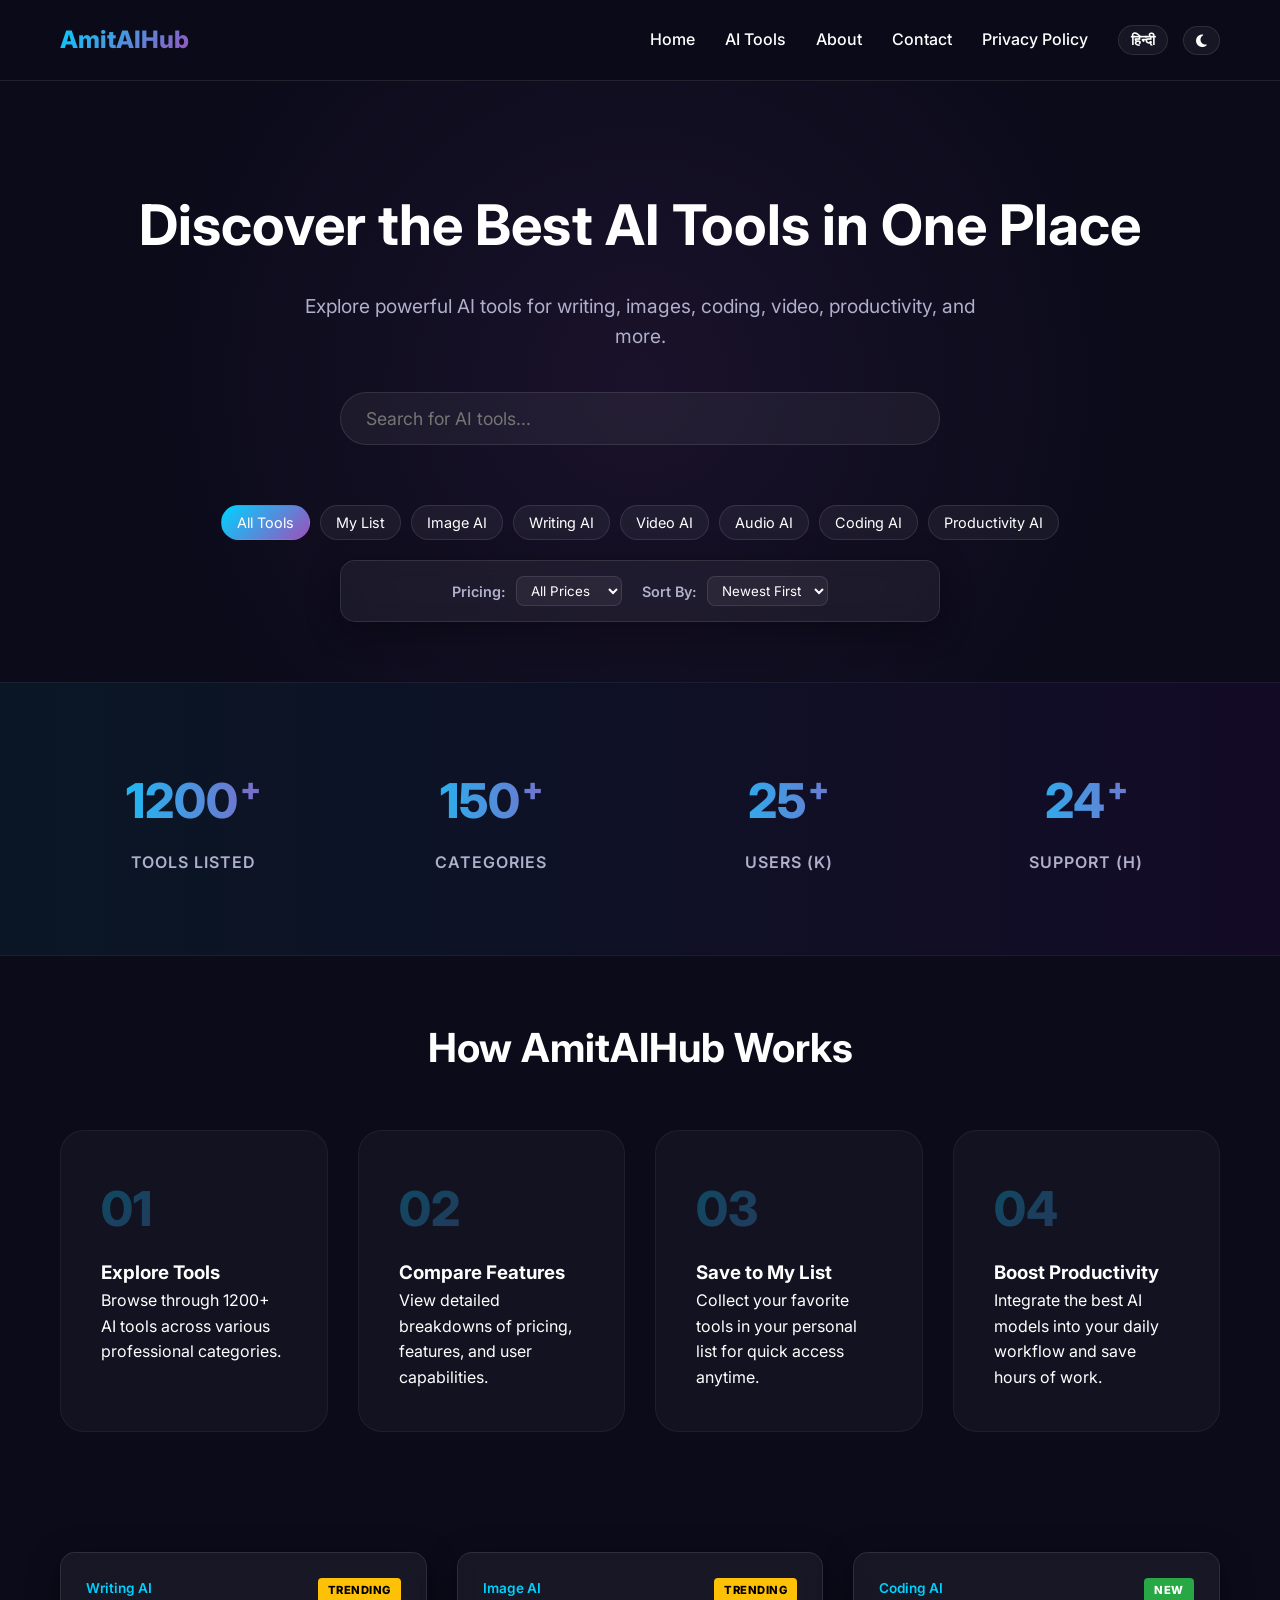
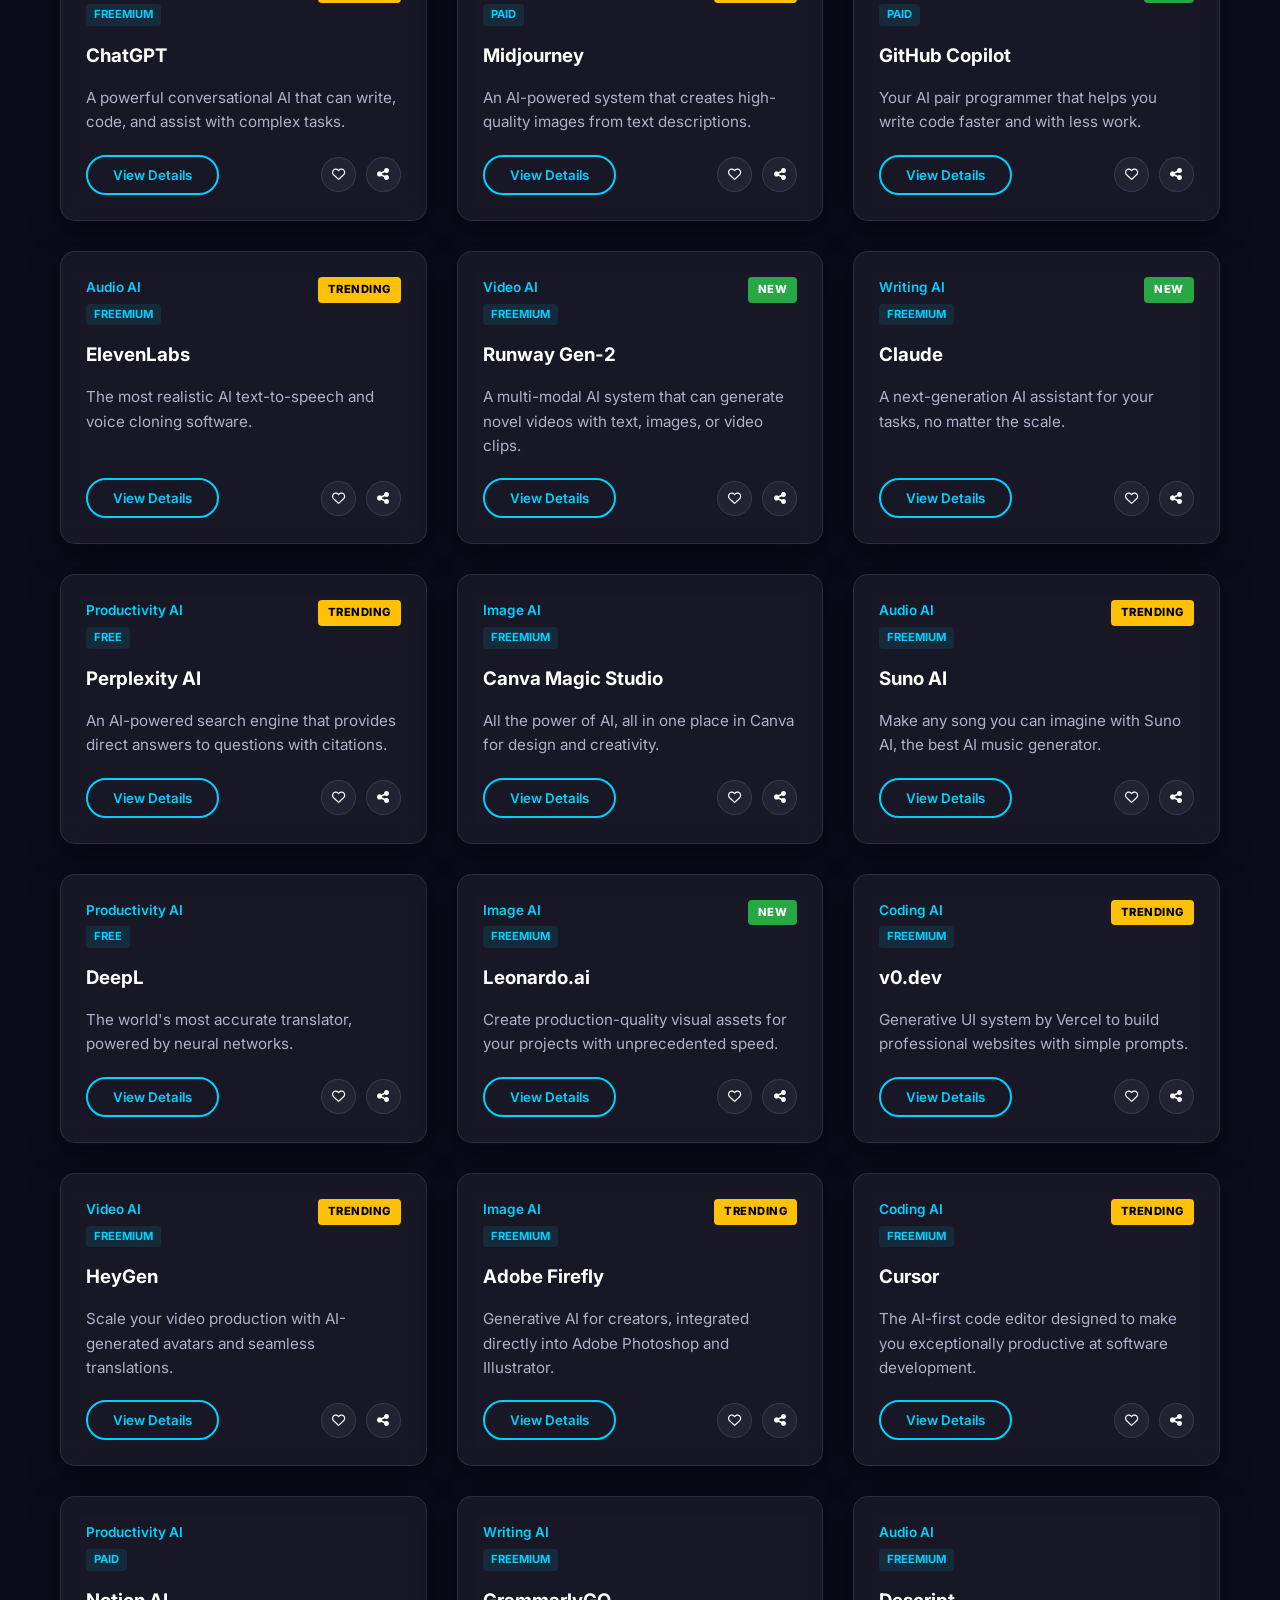
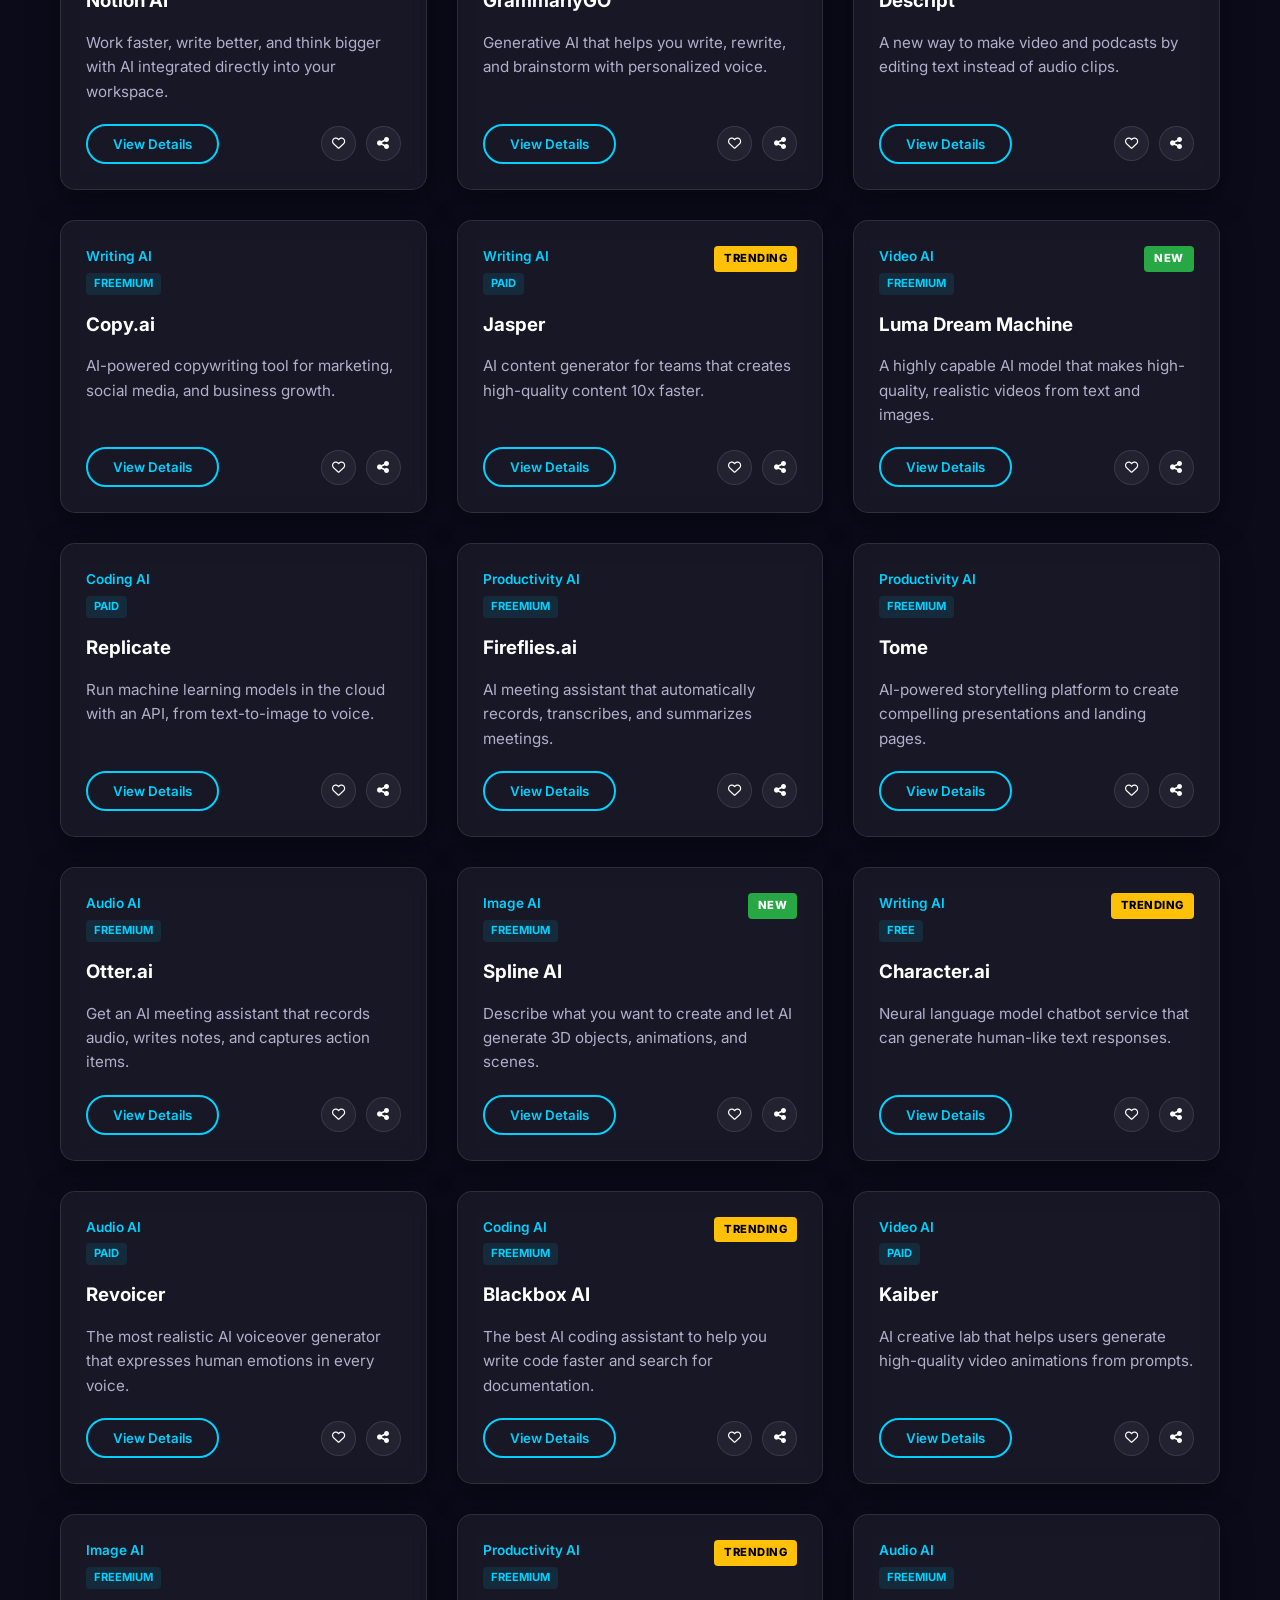
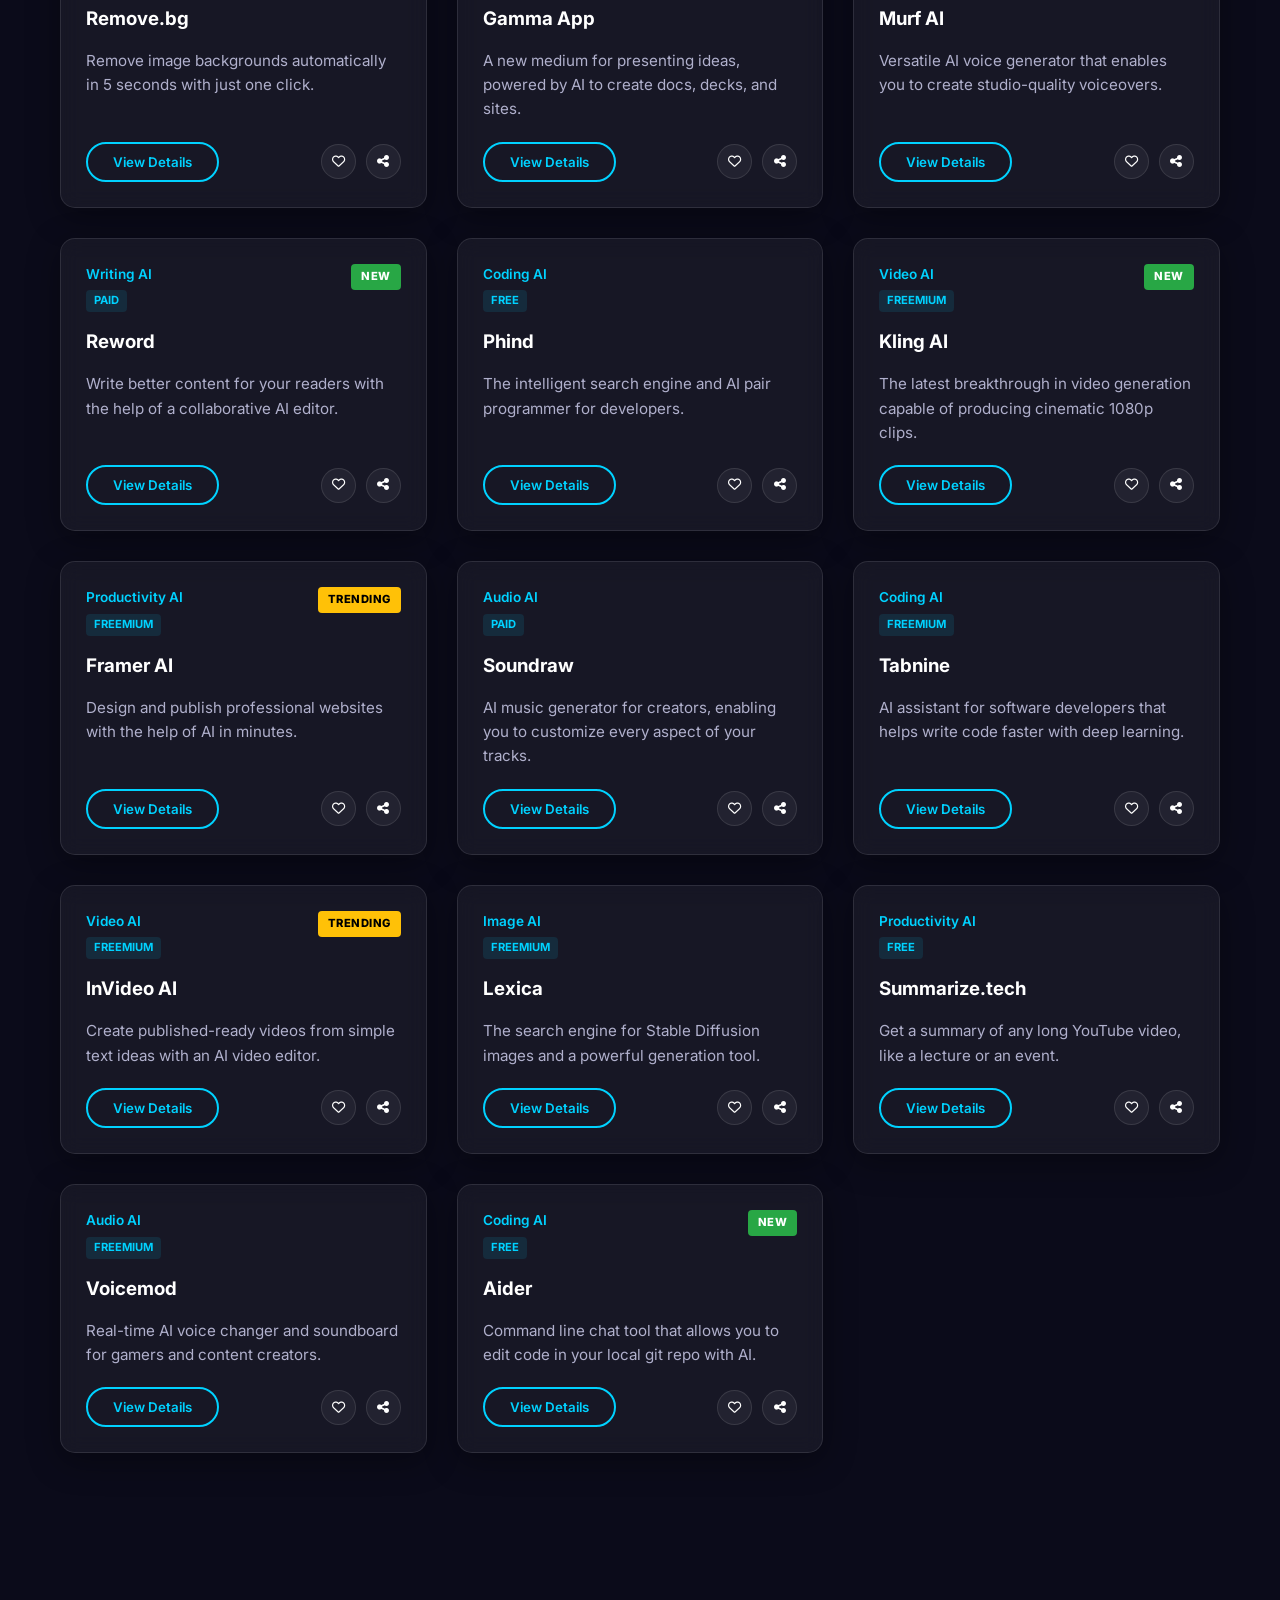
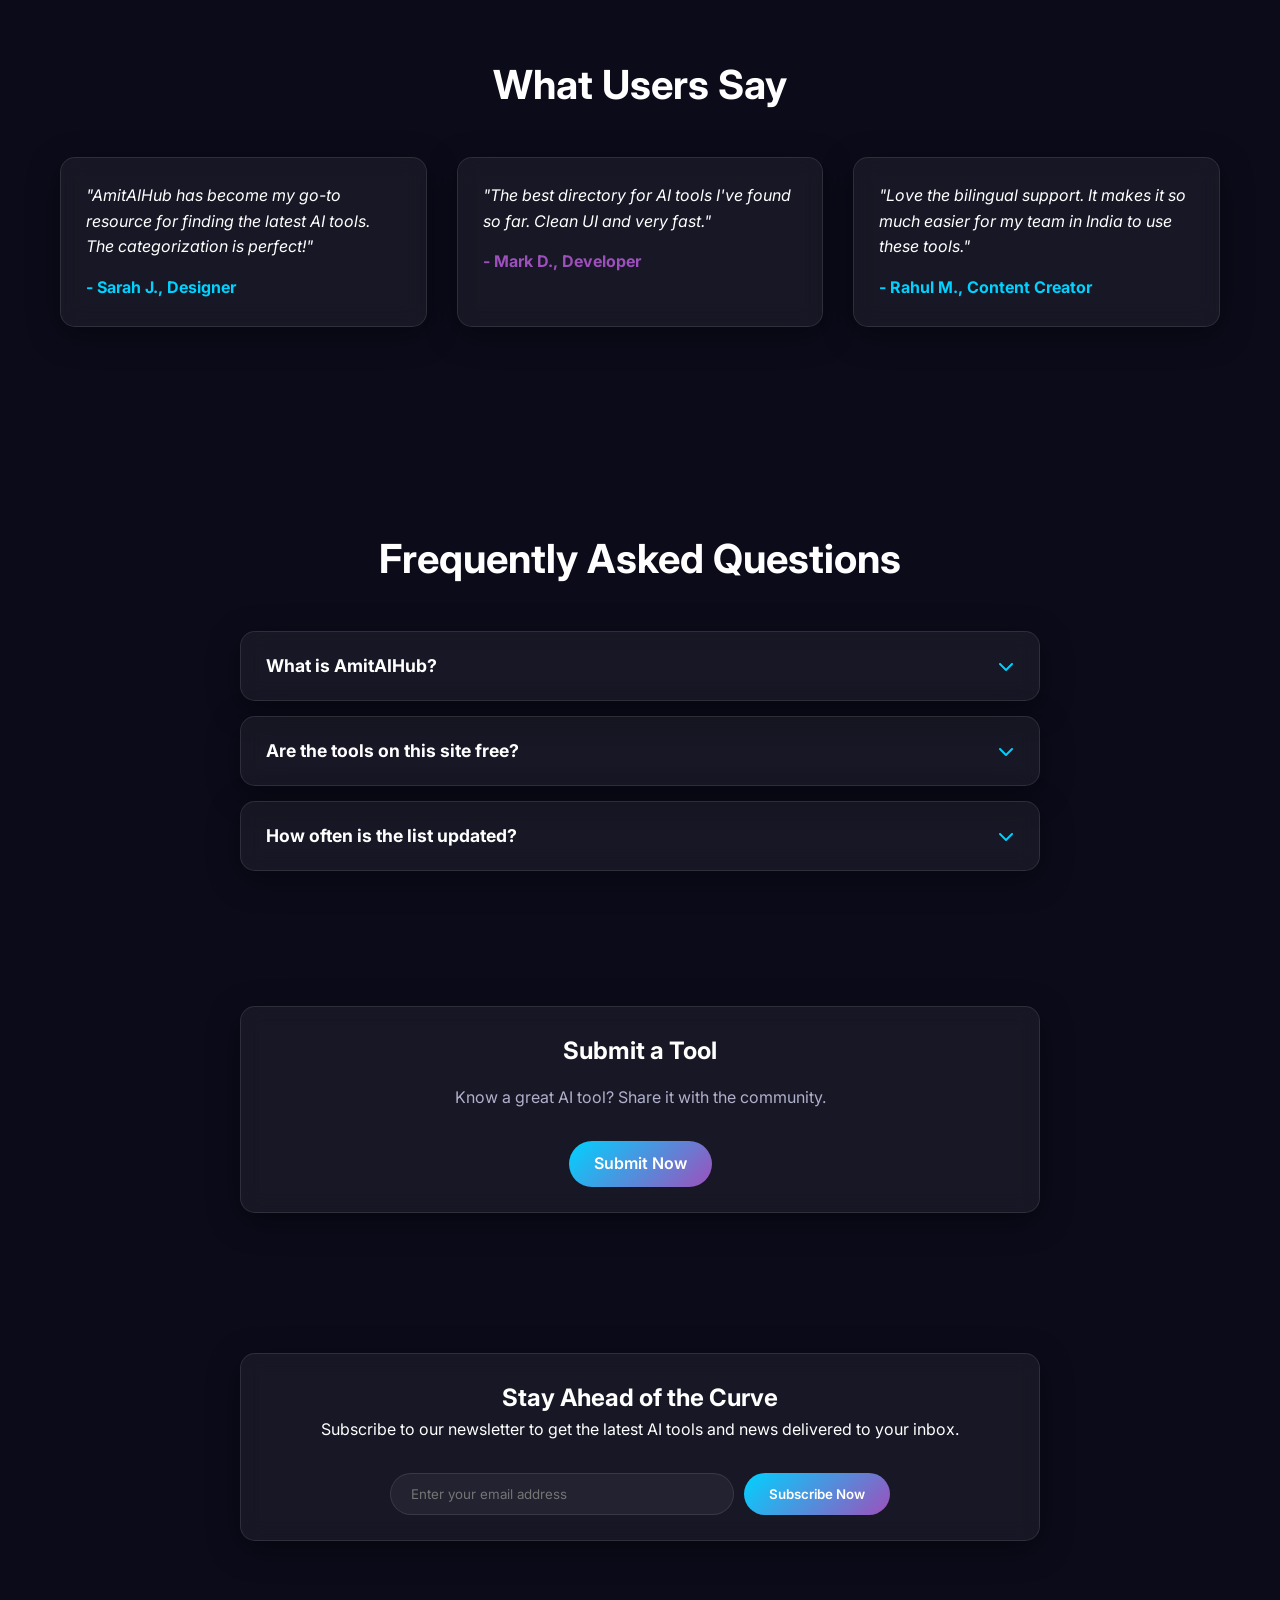
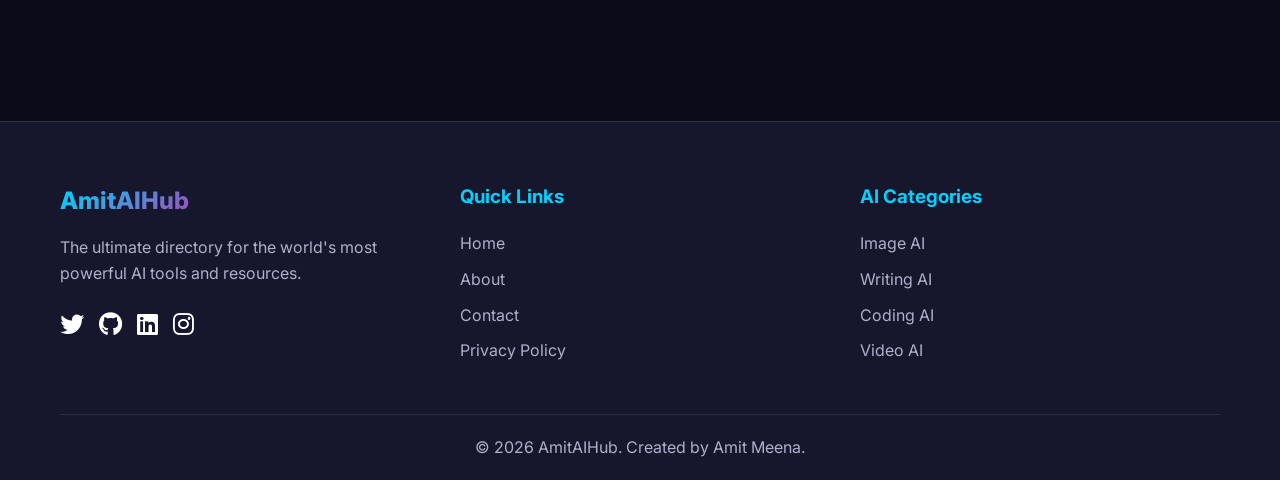
==== commit dd1e9b2b: "Create AmitAIHub: A premium AI tools directory platform - Implemented a futuristic dark-themed direc" ====
--- a/index.html
+++ b/index.html
@@ -39,6 +39,23 @@
     <main>
         <!-- Hero Section -->
         <section class="hero">
+            <div id="installBanner" class="glass-card" style="display: none; margin-bottom: 30px; border: 1px solid var(--accent-blue); animation: fadeIn 1s ease;">
+                <div style="display: flex; align-items: center; justify-content: space-between; flex-wrap: wrap; gap: 20px;">
+                    <div style="display: flex; align-items: center; gap: 20px;">
+                        <div style="width: 60px; height: 60px; background: linear-gradient(135deg, var(--accent-blue), var(--accent-purple)); border-radius: 12px; display: flex; align-items: center; justify-content: center; font-size: 1.5rem; color: white;">
+                            <i class="fas fa-robot"></i>
+                        </div>
+                        <div>
+                            <h3 style="margin-bottom: 5px;">Install AmitAIHub App</h3>
+                            <p style="font-size: 0.9rem; color: var(--text-muted);">Access your favorite AI tools even faster directly from your home screen.</p>
+                        </div>
+                    </div>
+                    <div style="display: flex; gap: 10px;">
+                        <button class="btn btn-primary" id="installBannerBtn">Install Now</button>
+                        <button class="btn btn-outline" onclick="this.parentElement.parentElement.parentElement.style.display='none'">Later</button>
+                    </div>
+                </div>
+            </div>
             <div class="container">
                 <h1 data-i18n="hero-h1">Discover the Best AI Tools in One Place</h1>
                 <p data-i18n="hero-p">Explore powerful AI tools for writing, images, coding, video, productivity, and more.</p>
@@ -86,20 +103,49 @@
             <div class="container">
                 <div class="stats-grid">
                     <div class="stat-item">
-                        <div class="stat-number" data-target="500">0</div>
+                        <div class="stat-number" data-target="1200">0</div>
                         <div class="stat-label" data-i18n="stat-tools">Tools Listed</div>
                     </div>
                     <div class="stat-item">
-                        <div class="stat-number" data-target="50">0</div>
+                        <div class="stat-number" data-target="150">0</div>
                         <div class="stat-label" data-i18n="stat-cats">Categories</div>
                     </div>
                     <div class="stat-item">
-                        <div class="stat-number" data-target="10">0</div>
+                        <div class="stat-number" data-target="25">0</div>
                         <div class="stat-label" data-i18n="stat-users">Users (K)</div>
                     </div>
                     <div class="stat-item">
                         <div class="stat-number" data-target="24">0</div>
                         <div class="stat-label" data-i18n="stat-support">Support (H)</div>
+                    </div>
+                </div>
+            </div>
+        </section>
+
+        <!-- Workflow Section -->
+        <section class="section-content">
+            <div class="container">
+                <h2 style="text-align: center; margin-bottom: 50px; font-size: 2.5rem;" data-i18n="workflow-h2">How AmitAIHub Works</h2>
+                <div class="workflow-steps">
+                    <div class="workflow-step">
+                        <div class="step-number">01</div>
+                        <h3 data-i18n="workflow-s1-h">Explore Tools</h3>
+                        <p data-i18n="workflow-s1-p">Browse through 1200+ AI tools across various professional categories.</p>
+                    </div>
+                    <div class="workflow-step">
+                        <div class="step-number">02</div>
+                        <h3 data-i18n="workflow-s2-h">Compare Features</h3>
+                        <p data-i18n="workflow-s2-p">View detailed breakdowns of pricing, features, and user capabilities.</p>
+                    </div>
+                    <div class="workflow-step">
+                        <div class="step-number">03</div>
+                        <h3 data-i18n="workflow-s3-h">Save to My List</h3>
+                        <p data-i18n="workflow-s3-p">Collect your favorite tools in your personal list for quick access anytime.</p>
+                    </div>
+                    <div class="workflow-step">
+                        <div class="step-number">04</div>
+                        <h3 data-i18n="workflow-s4-h">Boost Productivity</h3>
+                        <p data-i18n="workflow-s4-p">Integrate the best AI models into your daily workflow and save hours of work.</p>
                     </div>
                 </div>
             </div>
--- a/style.css
+++ b/style.css
@@ -212,6 +212,37 @@
     grid-template-columns: repeat(auto-fit, minmax(200px, 1fr));
     gap: 30px;
     text-align: center;
+}
+
+.workflow-steps {
+    display: grid;
+    grid-template-columns: repeat(auto-fit, minmax(250px, 1fr));
+    gap: 30px;
+}
+
+.workflow-step {
+    padding: 40px;
+    background: rgba(255, 255, 255, 0.03);
+    border: 1px solid rgba(255, 255, 255, 0.05);
+    border-radius: 24px;
+    position: relative;
+    transition: 0.3s;
+}
+
+.workflow-step:hover {
+    background: rgba(255, 255, 255, 0.05);
+    border-color: var(--accent-blue);
+    transform: translateY(-5px);
+}
+
+.step-number {
+    font-size: 3rem;
+    font-weight: 800;
+    background: linear-gradient(135deg, var(--accent-blue), var(--accent-purple));
+    -webkit-background-clip: text;
+    -webkit-text-fill-color: transparent;
+    opacity: 0.3;
+    margin-bottom: 10px;
 }
 
 .stat-item {
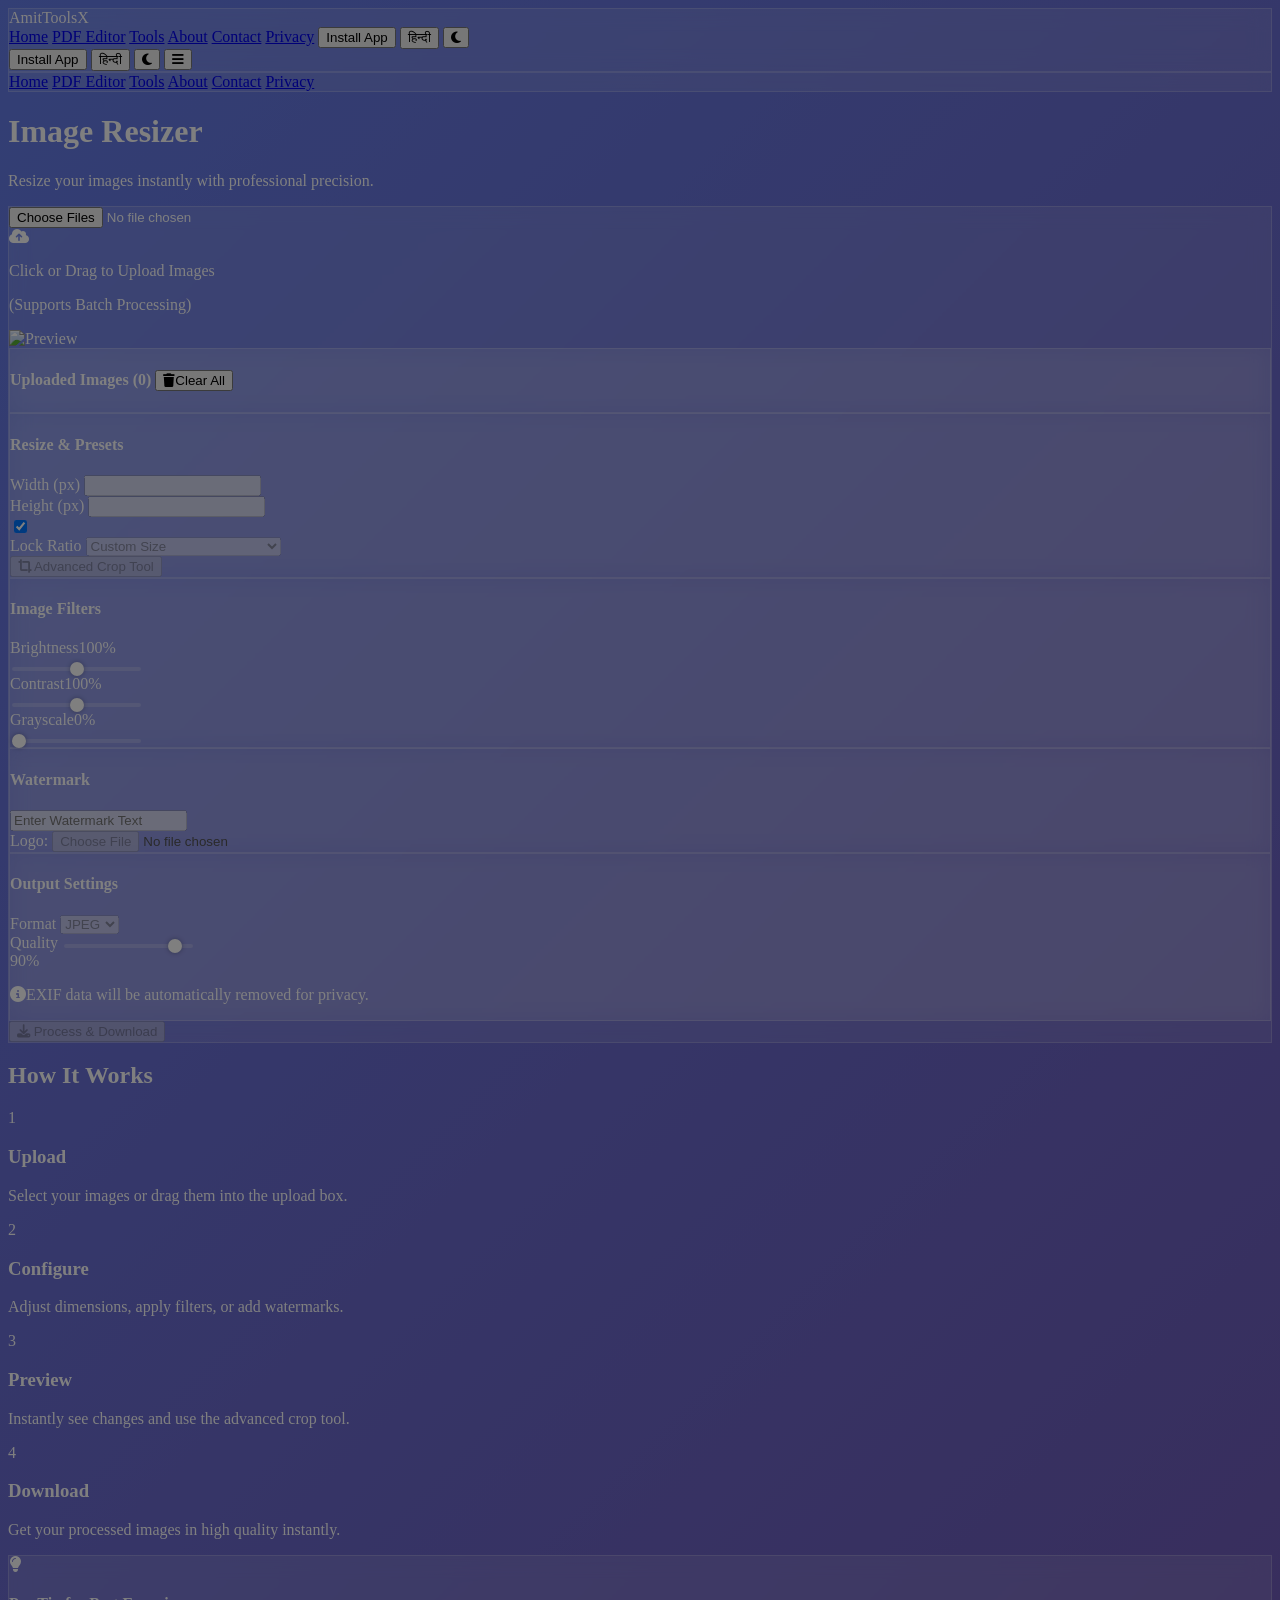
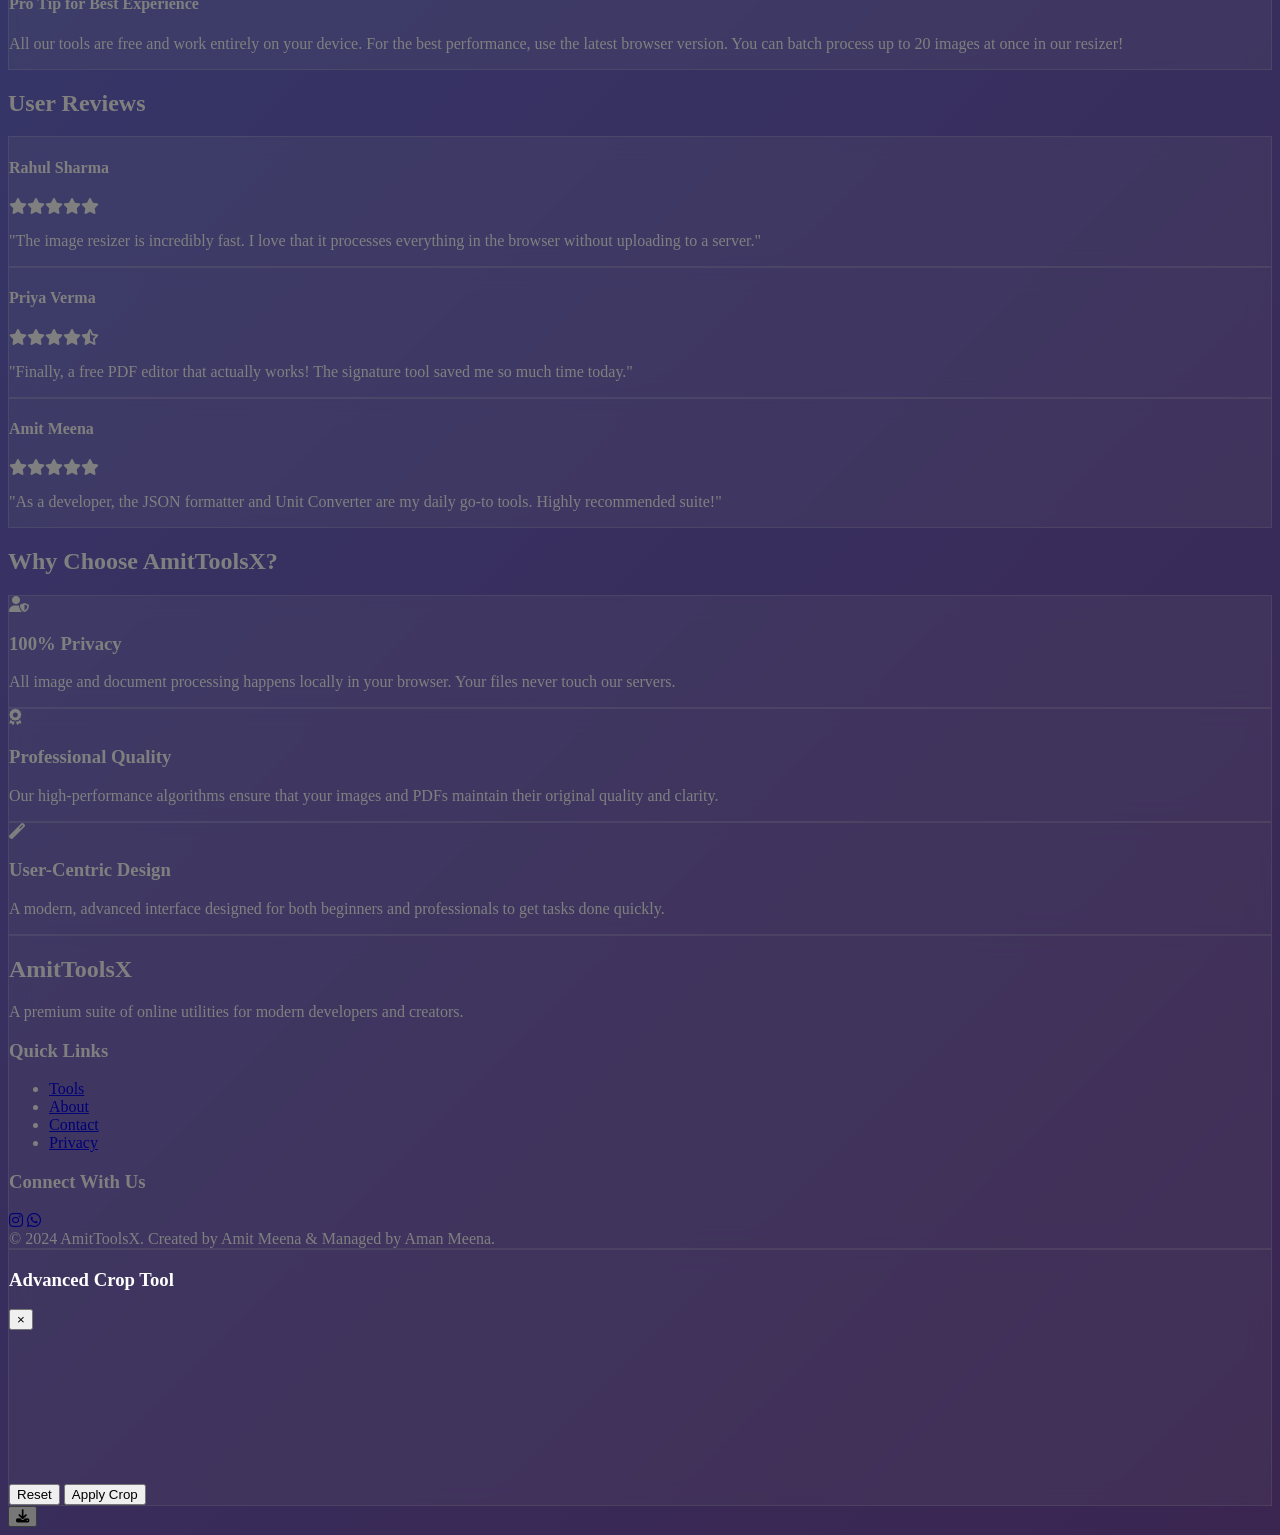
==== commit 1b1b607c: "feat: expand utility suite and polish UI/UX - Added Text-to-Speech, Color Picker, and Binary Tool to" ====
--- a/index.html
+++ b/index.html
@@ -3,309 +3,364 @@
 <head>
     <meta charset="UTF-8">
     <meta name="viewport" content="width=device-width, initial-scale=1.0">
-    <title>AmitAIHub - Modern AI Tools Directory</title>
+    <title>AmitToolsX - Advanced Image Resizer</title>
+    <script src="https://cdn.tailwindcss.com"></script>
+    <link rel="stylesheet" href="https://cdnjs.cloudflare.com/ajax/libs/font-awesome/6.4.0/css/all.min.css">
     <link rel="stylesheet" href="style.css">
-    <link rel="stylesheet" href="https://cdnjs.cloudflare.com/ajax/libs/font-awesome/6.4.0/css/all.min.css">
-    <link href="https://fonts.googleapis.com/css2?family=Inter:wght@400;500;600;700;800&display=swap" rel="stylesheet">
     <link rel="manifest" href="manifest.json">
-    <meta name="theme-color" content="#00f2ff">
 </head>
-<body>
-    <header>
-        <div class="container">
-            <nav>
-                <a href="index.html" class="logo">AmitAIHub</a>
-                <div class="nav-links" id="navLinks">
-                    <a href="index.html" data-i18n="nav-home">Home</a>
-                    <a href="#tools" data-i18n="nav-tools">AI Tools</a>
-                    <a href="about.html" data-i18n="nav-about">About</a>
-                    <a href="contact.html" data-i18n="nav-contact">Contact</a>
-                    <a href="privacy.html" data-i18n="nav-privacy">Privacy Policy</a>
-                    <div class="nav-actions">
-                        <button class="btn btn-outline" id="installBtn" style="display: none; padding: 5px 15px; font-size: 0.9rem;" data-i18n="nav-install">Install App</button>
-                        <button class="lang-toggle" id="langToggle">हिन्दी</button>
-                        <button class="theme-toggle" id="themeToggle">
-                            <i class="fas fa-moon"></i>
+<body class="text-white font-sans bg-home">
+    <!-- Navigation -->
+    <nav class="glass sticky top-0 z-50 px-6 py-4 flex justify-between items-center">
+        <div class="text-2xl font-bold tracking-wider">AmitToolsX</div>
+        <div class="hidden md:flex items-center space-x-8 text-lg">
+            <a href="index.html" class="hover:text-blue-300 transition-colors text-blue-300 font-bold" data-i18n="navHome">Home</a>
+            <a href="pdf-editor.html" class="hover:text-blue-300 transition-colors" data-i18n="navPDF">PDF Editor</a>
+            <a href="tools.html" class="hover:text-blue-300 transition-colors" data-i18n="navTools">Tools</a>
+            <a href="about.html" class="hover:text-blue-300 transition-colors" data-i18n="navAbout">About</a>
+            <a href="contact.html" class="hover:text-blue-300 transition-colors" data-i18n="navContact">Contact</a>
+            <a href="privacy.html" class="hover:text-blue-300 transition-colors" data-i18n="navPrivacy">Privacy</a>
+            <button class="install-app-btn hidden px-3 py-1 bg-blue-600 rounded-lg text-sm font-bold hover:bg-blue-700 transition-all mr-4" data-i18n="installApp">Install App</button>
+            <button id="lang-toggle" class="px-3 py-1 bg-white/10 rounded-lg text-sm font-bold hover:bg-white/20 transition-all">हिन्दी</button>
+            <button id="theme-toggle" class="p-2 rounded-full hover:bg-white/10 transition-colors text-xl">
+                <i class="fas fa-moon" id="theme-icon"></i>
+            </button>
+        </div>
+        <div class="flex items-center space-x-4 md:hidden">
+            <button class="install-app-btn hidden px-3 py-1 bg-blue-600 rounded-lg text-sm font-bold mr-2" data-i18n="installApp">Install App</button>
+            <button id="lang-toggle-mobile" class="px-3 py-1 bg-white/10 rounded-lg text-sm font-bold">हिन्दी</button>
+            <button id="theme-toggle-mobile" class="p-2 rounded-full hover:bg-white/10 transition-colors text-xl">
+                <i class="fas fa-moon" id="theme-icon-mobile"></i>
+            </button>
+            <button id="menu-btn" class="text-3xl focus:outline-none">
+                <i class="fas fa-bars"></i>
+            </button>
+        </div>
+    </nav>
+
+    <!-- Mobile Menu -->
+    <div id="mobile-menu" class="hidden glass fixed top-16 left-0 w-full p-6 flex-col space-y-4 z-40 md:hidden">
+        <a href="index.html" class="hover:text-blue-300 transition-colors" data-i18n="navHome">Home</a>
+        <a href="pdf-editor.html" class="hover:text-blue-300 transition-colors" data-i18n="navPDF">PDF Editor</a>
+        <a href="tools.html" class="hover:text-blue-300 transition-colors" data-i18n="navTools">Tools</a>
+        <a href="about.html" class="hover:text-blue-300 transition-colors" data-i18n="navAbout">About</a>
+        <a href="contact.html" class="hover:text-blue-300 transition-colors" data-i18n="navContact">Contact</a>
+        <a href="privacy.html" class="hover:text-blue-300 transition-colors" data-i18n="navPrivacy">Privacy</a>
+    </div>
+
+    <!-- Hero Section -->
+    <main class="container mx-auto px-6 py-12">
+        <div class="text-center mb-12">
+            <h1 class="text-4xl md:text-6xl font-extrabold mb-4" data-i18n="heroTitle">Image Resizer</h1>
+            <p class="text-xl text-gray-200" data-i18n="heroSub">Resize your images instantly with professional precision.</p>
+        </div>
+
+        <div class="max-w-4xl mx-auto glass rounded-3xl p-8 shadow-2xl">
+            <div class="grid grid-cols-1 md:grid-cols-2 gap-8">
+                <!-- Left: Upload & Preview -->
+                <div class="flex flex-col space-y-4">
+                    <div class="flex flex-col items-center justify-center border-2 border-dashed border-gray-400 rounded-2xl p-6 hover:border-white transition-all cursor-pointer min-h-[300px]" id="upload-box">
+                        <input type="file" id="file-input" accept="image/*" class="hidden" multiple>
+                        <div id="preview-placeholder" class="text-center">
+                            <i class="fas fa-cloud-upload-alt text-6xl mb-4"></i>
+                            <p class="text-lg" data-i18n="uploadTitle">Click or Drag to Upload Images</p>
+                            <p class="text-sm text-gray-400 mt-2" data-i18n="uploadSub">(Supports Batch Processing)</p>
+                        </div>
+                        <img id="preview-image" src="#" alt="Preview" class="hidden max-h-64 rounded-lg shadow-lg">
+                    </div>
+                    <!-- Batch List Container -->
+                    <div id="batch-container" class="hidden glass rounded-xl p-4 max-h-60 overflow-y-auto">
+                        <h4 class="text-sm font-bold mb-2 flex justify-between items-center">
+                            <span data-i18n="batchTitle">Uploaded Images</span> (<span id="batch-count">0</span>)
+                            <button id="clear-batch" class="text-red-400 hover:text-red-300 text-xs"><i class="fas fa-trash mr-1"></i><span data-i18n="clearAll">Clear All</span></button>
+                        </h4>
+                        <div id="batch-list" class="space-y-2">
+                            <!-- Image items will be injected here -->
+                        </div>
+                    </div>
+                </div>
+
+                <!-- Right: Controls -->
+                <div class="space-y-6 max-h-[600px] overflow-y-auto pr-2 custom-scrollbar">
+                    <!-- Resize & Presets -->
+                    <div class="glass p-4 rounded-xl space-y-4">
+                        <h4 class="text-sm font-bold uppercase tracking-wider text-blue-300" data-i18n="resizePresets">Resize & Presets</h4>
+                        <div class="grid grid-cols-2 gap-4">
+                            <div>
+                                <label class="block text-xs font-medium mb-1" data-i18n="widthLabel">Width (px)</label>
+                                <input type="number" id="width-input" class="w-full bg-white/10 border border-white/20 rounded-lg px-3 py-2 text-sm focus:outline-none focus:ring-2 focus:ring-blue-400" disabled>
+                            </div>
+                            <div>
+                                <label class="block text-xs font-medium mb-1" data-i18n="heightLabel">Height (px)</label>
+                                <input type="number" id="height-input" class="w-full bg-white/10 border border-white/20 rounded-lg px-3 py-2 text-sm focus:outline-none focus:ring-2 focus:ring-blue-400" disabled>
+                            </div>
+                        </div>
+                        <div class="flex items-center justify-between">
+                            <label class="flex items-center cursor-pointer">
+                                <input type="checkbox" id="aspect-ratio" class="hidden" checked>
+                                <div class="w-10 h-5 bg-blue-500 rounded-full relative transition-colors" id="toggle-bg">
+                                    <div class="w-4 h-4 bg-white rounded-full absolute top-0.5 left-0.5 transition-transform translate-x-5" id="toggle-circle"></div>
+                                </div>
+                                <span class="ml-2 text-xs" data-i18n="lockRatio">Lock Ratio</span>
+                            </label>
+                            <select id="presets" class="bg-white/10 border border-white/20 rounded-lg px-2 py-1 text-xs focus:outline-none" disabled>
+                                <option value="custom" data-i18n="presetsLabel">Custom Size</option>
+                                <option value="ig-post">Instagram Post (1080x1080)</option>
+                                <option value="ig-story">Instagram Story (1080x1920)</option>
+                                <option value="fb-cover">FB Cover (851x315)</option>
+                                <option value="yt-thumb">YT Thumbnail (1280x720)</option>
+                            </select>
+                        </div>
+                        <button id="open-crop" class="w-full bg-indigo-600/50 hover:bg-indigo-600 border border-indigo-400/30 rounded-lg py-2 text-xs font-bold transition-all disabled:opacity-50" disabled>
+                            <i class="fas fa-crop-alt mr-1"></i> <span data-i18n="cropTool">Advanced Crop Tool</span>
                         </button>
                     </div>
-                </div>
-                <button class="mobile-menu-btn" id="menuBtn">
-                    <i class="fas fa-bars"></i>
-                </button>
-            </nav>
-        </div>
-    </header>
-
-    <main>
-        <!-- Hero Section -->
-        <section class="hero">
-            <div id="installBanner" class="glass-card" style="display: none; margin-bottom: 30px; border: 1px solid var(--accent-blue); animation: fadeIn 1s ease;">
-                <div style="display: flex; align-items: center; justify-content: space-between; flex-wrap: wrap; gap: 20px;">
-                    <div style="display: flex; align-items: center; gap: 20px;">
-                        <div style="width: 60px; height: 60px; background: linear-gradient(135deg, var(--accent-blue), var(--accent-purple)); border-radius: 12px; display: flex; align-items: center; justify-content: center; font-size: 1.5rem; color: white;">
-                            <i class="fas fa-robot"></i>
-                        </div>
+
+                    <!-- Image Filters -->
+                    <div class="glass p-4 rounded-xl space-y-4">
+                        <h4 class="text-sm font-bold uppercase tracking-wider text-blue-300" data-i18n="filtersTitle">Image Filters</h4>
+                        <div class="space-y-3">
+                            <div>
+                                <div class="flex justify-between text-xs mb-1"><span data-i18n="brightness">Brightness</span><span id="brightness-val">100%</span></div>
+                                <input type="range" id="filter-brightness" min="0" max="200" value="100" class="w-full h-1.5 bg-gray-600 rounded-lg appearance-none cursor-pointer accent-blue-400" disabled>
+                            </div>
+                            <div>
+                                <div class="flex justify-between text-xs mb-1"><span data-i18n="contrast">Contrast</span><span id="contrast-val">100%</span></div>
+                                <input type="range" id="filter-contrast" min="0" max="200" value="100" class="w-full h-1.5 bg-gray-600 rounded-lg appearance-none cursor-pointer accent-blue-400" disabled>
+                            </div>
+                            <div>
+                                <div class="flex justify-between text-xs mb-1"><span data-i18n="grayscale">Grayscale</span><span id="grayscale-val">0%</span></div>
+                                <input type="range" id="filter-grayscale" min="0" max="100" value="0" class="w-full h-1.5 bg-gray-600 rounded-lg appearance-none cursor-pointer accent-blue-400" disabled>
+                            </div>
+                        </div>
+                    </div>
+
+                    <!-- Watermark -->
+                    <div class="glass p-4 rounded-xl space-y-4">
+                        <h4 class="text-sm font-bold uppercase tracking-wider text-blue-300" data-i18n="watermarkTitle">Watermark</h4>
+                        <div class="space-y-3">
+                            <input type="text" id="watermark-text" placeholder="Enter Watermark Text" data-i18n="watermarkPlaceholder" class="w-full bg-white/10 border border-white/20 rounded-lg px-3 py-2 text-sm focus:outline-none" disabled>
+                            <div class="flex items-center space-x-2">
+                                <label class="text-xs" data-i18n="logoLabel">Logo:</label>
+                                <input type="file" id="watermark-logo" accept="image/*" class="text-xs file:bg-blue-600 file:border-none file:px-2 file:py-1 file:rounded file:text-white file:cursor-pointer" disabled>
+                            </div>
+                        </div>
+                    </div>
+
+                    <!-- Output Settings -->
+                    <div class="glass p-4 rounded-xl space-y-4">
+                        <h4 class="text-sm font-bold uppercase tracking-wider text-blue-300" data-i18n="outputSettings">Output Settings</h4>
+                        <div class="grid grid-cols-2 gap-4">
+                            <div>
+                                <label class="block text-xs font-medium mb-1" data-i18n="formatLabel">Format</label>
+                                <select id="output-format" class="w-full bg-white/10 border border-white/20 rounded-lg px-3 py-2 text-sm focus:outline-none" disabled>
+                                    <option value="image/jpeg">JPEG</option>
+                                    <option value="image/png">PNG</option>
+                                    <option value="image/webp">WebP</option>
+                                </select>
+                            </div>
+                            <div>
+                                <label class="block text-xs font-medium mb-1" data-i18n="qualityLabel">Quality</label>
+                                <input type="range" id="quality-slider" min="0" max="100" value="90" class="w-full h-1.5 bg-gray-600 rounded-lg appearance-none cursor-pointer accent-blue-400" disabled>
+                                <div class="flex justify-between text-[10px] mt-1"><span id="quality-val">90%</span></div>
+                            </div>
+                        </div>
+                        <p class="text-[10px] text-gray-400"><i class="fas fa-info-circle mr-1"></i><span data-i18n="exifInfo">EXIF data will be automatically removed for privacy.</span></p>
+                    </div>
+
+                    <div class="pt-2">
+                        <button id="download-btn" class="w-full bg-blue-600 hover:bg-blue-700 text-white font-bold py-4 rounded-xl shadow-lg transition-all transform hover:scale-[1.02] disabled:opacity-50 disabled:cursor-not-allowed" disabled>
+                            <i class="fas fa-download mr-2"></i> <span data-i18n="processBtn">Process & Download</span>
+                        </button>
+                    </div>
+                </div>
+            </div>
+        </div>
+
+        <!-- How It Works Section -->
+        <div class="mt-32 mb-40">
+            <h2 class="text-4xl font-extrabold text-center mb-16" data-i18n="howItWorksTitle">How It Works</h2>
+            <div class="grid grid-cols-1 md:grid-cols-4 gap-8">
+                <div class="text-center relative">
+                    <div class="w-16 h-16 bg-blue-600 rounded-full flex items-center justify-center mx-auto mb-6 text-2xl font-bold shadow-lg shadow-blue-500/50">1</div>
+                    <h3 class="text-xl font-bold mb-2" data-i18n="step1Title">Upload</h3>
+                    <p class="text-gray-400 text-sm" data-i18n="step1Text">Select your images or drag them into the upload box.</p>
+                    <div class="hidden md:block absolute top-8 left-[60%] w-[80%] border-t-2 border-dashed border-white/20"></div>
+                </div>
+                <div class="text-center relative">
+                    <div class="w-16 h-16 bg-blue-600 rounded-full flex items-center justify-center mx-auto mb-6 text-2xl font-bold shadow-lg shadow-blue-500/50">2</div>
+                    <h3 class="text-xl font-bold mb-2" data-i18n="step2Title">Configure</h3>
+                    <p class="text-gray-400 text-sm" data-i18n="step2Text">Adjust dimensions, apply filters, or add watermarks.</p>
+                    <div class="hidden md:block absolute top-8 left-[60%] w-[80%] border-t-2 border-dashed border-white/20"></div>
+                </div>
+                <div class="text-center relative">
+                    <div class="w-16 h-16 bg-blue-600 rounded-full flex items-center justify-center mx-auto mb-6 text-2xl font-bold shadow-lg shadow-blue-500/50">3</div>
+                    <h3 class="text-xl font-bold mb-2" data-i18n="step3Title">Preview</h3>
+                    <p class="text-gray-400 text-sm" data-i18n="step3Text">Instantly see changes and use the advanced crop tool.</p>
+                    <div class="hidden md:block absolute top-8 left-[60%] w-[80%] border-t-2 border-dashed border-white/20"></div>
+                </div>
+                <div class="text-center">
+                    <div class="w-16 h-16 bg-green-600 rounded-full flex items-center justify-center mx-auto mb-6 text-2xl font-bold shadow-lg shadow-green-500/50">4</div>
+                    <h3 class="text-xl font-bold mb-2" data-i18n="step4Title">Download</h3>
+                    <p class="text-gray-400 text-sm" data-i18n="step4Text">Get your processed images in high quality instantly.</p>
+                </div>
+            </div>
+
+            <!-- Pro Tip Info -->
+            <div class="mt-16 glass p-8 rounded-3xl border border-white/10 flex flex-col md:flex-row items-center">
+                <div class="bg-blue-600/20 p-6 rounded-2xl mb-6 md:mb-0 md:mr-8 text-blue-400 text-4xl">
+                    <i class="fas fa-lightbulb"></i>
+                </div>
+                <div>
+                    <h4 class="text-xl font-bold mb-2" data-i18n="proTipTitle">Pro Tip for Best Experience</h4>
+                    <p class="text-gray-300 text-sm leading-relaxed" data-i18n="proTipText">All our tools are free and work entirely on your device. For the best performance, use the latest browser version. You can batch process up to 20 images at once in our resizer!</p>
+                </div>
+            </div>
+        </div>
+
+        <!-- Reviews Section -->
+        <div class="mt-32">
+            <h2 class="text-4xl font-extrabold text-center mb-16" data-i18n="reviewsTitle">User Reviews</h2>
+            <div class="grid grid-cols-1 md:grid-cols-3 gap-8">
+                <div class="glass p-8 rounded-3xl border border-white/5 hover:border-blue-500/30 transition-all">
+                    <div class="flex items-center mb-6">
+                        <div class="w-12 h-12 bg-gradient-to-tr from-blue-500 to-purple-500 rounded-full mr-4"></div>
                         <div>
-                            <h3 style="margin-bottom: 5px;">Install AmitAIHub App</h3>
-                            <p style="font-size: 0.9rem; color: var(--text-muted);">Access your favorite AI tools even faster directly from your home screen.</p>
-                        </div>
-                    </div>
-                    <div style="display: flex; gap: 10px;">
-                        <button class="btn btn-primary" id="installBannerBtn">Install Now</button>
-                        <button class="btn btn-outline" onclick="this.parentElement.parentElement.parentElement.style.display='none'">Later</button>
-                    </div>
-                </div>
-            </div>
-            <div class="container">
-                <h1 data-i18n="hero-h1">Discover the Best AI Tools in One Place</h1>
-                <p data-i18n="hero-p">Explore powerful AI tools for writing, images, coding, video, productivity, and more.</p>
-
-                <div class="search-container">
-                    <input type="text" id="toolSearch" placeholder="Search for AI tools..." data-i18n="search-placeholder">
-                </div>
-
-                <div class="categories">
-                    <button class="category-btn active" data-category="all" data-i18n="cat-all">All Tools</button>
-                    <button class="category-btn" data-category="favorites" data-i18n="cat-favorites"><i class="fas fa-heart"></i> My List</button>
-                    <button class="category-btn" data-category="image" data-i18n="cat-image">Image AI</button>
-                    <button class="category-btn" data-category="writing" data-i18n="cat-writing">Writing AI</button>
-                    <button class="category-btn" data-category="video" data-i18n="cat-video">Video AI</button>
-                    <button class="category-btn" data-category="audio" data-i18n="cat-audio">Audio AI</button>
-                    <button class="category-btn" data-category="coding" data-i18n="cat-coding">Coding AI</button>
-                    <button class="category-btn" data-category="productivity" data-i18n="cat-productivity">Productivity AI</button>
-                </div>
-
-                <div class="advanced-filters glass-card">
-                    <div class="filter-group">
-                        <label for="priceFilter" data-i18n="filter-price">Pricing:</label>
-                        <select id="priceFilter">
-                            <option value="all" data-i18n="price-all">All Prices</option>
-                            <option value="free" data-i18n="price-free">Free</option>
-                            <option value="freemium" data-i18n="price-freemium">Freemium</option>
-                            <option value="paid" data-i18n="price-paid">Paid</option>
-                        </select>
-                    </div>
-                    <div class="filter-group">
-                        <label for="sortBy" data-i18n="filter-sort">Sort By:</label>
-                        <select id="sortBy">
-                            <option value="newest" data-i18n="sort-newest">Newest First</option>
-                            <option value="trending" data-i18n="sort-trending">Trending</option>
-                            <option value="az" data-i18n="sort-az">A - Z</option>
-                            <option value="za" data-i18n="sort-za">Z - A</option>
-                        </select>
-                    </div>
-                </div>
-            </div>
-        </section>
-
-        <!-- Milestones/Stats Section -->
-        <section class="stats-section">
-            <div class="container">
-                <div class="stats-grid">
-                    <div class="stat-item">
-                        <div class="stat-number" data-target="1200">0</div>
-                        <div class="stat-label" data-i18n="stat-tools">Tools Listed</div>
-                    </div>
-                    <div class="stat-item">
-                        <div class="stat-number" data-target="150">0</div>
-                        <div class="stat-label" data-i18n="stat-cats">Categories</div>
-                    </div>
-                    <div class="stat-item">
-                        <div class="stat-number" data-target="25">0</div>
-                        <div class="stat-label" data-i18n="stat-users">Users (K)</div>
-                    </div>
-                    <div class="stat-item">
-                        <div class="stat-number" data-target="24">0</div>
-                        <div class="stat-label" data-i18n="stat-support">Support (H)</div>
-                    </div>
-                </div>
-            </div>
-        </section>
-
-        <!-- Workflow Section -->
-        <section class="section-content">
-            <div class="container">
-                <h2 style="text-align: center; margin-bottom: 50px; font-size: 2.5rem;" data-i18n="workflow-h2">How AmitAIHub Works</h2>
-                <div class="workflow-steps">
-                    <div class="workflow-step">
-                        <div class="step-number">01</div>
-                        <h3 data-i18n="workflow-s1-h">Explore Tools</h3>
-                        <p data-i18n="workflow-s1-p">Browse through 1200+ AI tools across various professional categories.</p>
-                    </div>
-                    <div class="workflow-step">
-                        <div class="step-number">02</div>
-                        <h3 data-i18n="workflow-s2-h">Compare Features</h3>
-                        <p data-i18n="workflow-s2-p">View detailed breakdowns of pricing, features, and user capabilities.</p>
-                    </div>
-                    <div class="workflow-step">
-                        <div class="step-number">03</div>
-                        <h3 data-i18n="workflow-s3-h">Save to My List</h3>
-                        <p data-i18n="workflow-s3-p">Collect your favorite tools in your personal list for quick access anytime.</p>
-                    </div>
-                    <div class="workflow-step">
-                        <div class="step-number">04</div>
-                        <h3 data-i18n="workflow-s4-h">Boost Productivity</h3>
-                        <p data-i18n="workflow-s4-p">Integrate the best AI models into your daily workflow and save hours of work.</p>
-                    </div>
-                </div>
-            </div>
-        </section>
-
-        <!-- Tool Grid Section -->
-        <section class="section-content" id="tools">
-            <div class="container">
-                <div class="tool-grid" id="toolGrid">
-                    <!-- Tools will be injected by JavaScript -->
-                </div>
-            </div>
-        </section>
-
-        <!-- Reviews/Testimonials Section -->
-        <section class="section-content">
-            <div class="container">
-                <h2 style="text-align: center; margin-bottom: 40px; font-size: 2.5rem;" data-i18n="reviews-h2">What Users Say</h2>
-                <div class="tool-grid">
-                    <div class="glass-card">
-                        <p style="font-style: italic; margin-bottom: 15px;">"AmitAIHub has become my go-to resource for finding the latest AI tools. The categorization is perfect!"</p>
-                        <h4 style="color: var(--accent-blue);">- Sarah J., Designer</h4>
-                    </div>
-                    <div class="glass-card">
-                        <p style="font-style: italic; margin-bottom: 15px;">"The best directory for AI tools I've found so far. Clean UI and very fast."</p>
-                        <h4 style="color: var(--accent-purple);">- Mark D., Developer</h4>
-                    </div>
-                    <div class="glass-card">
-                        <p style="font-style: italic; margin-bottom: 15px;">"Love the bilingual support. It makes it so much easier for my team in India to use these tools."</p>
-                        <h4 style="color: var(--accent-blue);">- Rahul M., Content Creator</h4>
-                    </div>
-                </div>
-            </div>
-        </section>
-
-        <!-- FAQ Section -->
-        <section class="section-content">
-            <div class="container">
-                <h2 style="text-align: center; margin-bottom: 40px; font-size: 2.5rem;" data-i18n="faq-h2">Frequently Asked Questions</h2>
-                <div class="faq-container" style="max-width: 800px; margin: 0 auto;">
-                    <div class="faq-item glass-card">
-                        <div class="faq-question">
-                            <h3 data-i18n="faq-q1">What is AmitAIHub?</h3>
-                            <i class="fas fa-chevron-down"></i>
-                        </div>
-                        <div class="faq-answer">
-                            <p data-i18n="faq-a1">AmitAIHub is a curated directory of the best Artificial Intelligence tools available online, categorized for easy discovery.</p>
-                        </div>
-                    </div>
-                    <div class="faq-item glass-card">
-                        <div class="faq-question">
-                            <h3 data-i18n="faq-q2">Are the tools on this site free?</h3>
-                            <i class="fas fa-chevron-down"></i>
-                        </div>
-                        <div class="faq-answer">
-                            <p data-i18n="faq-a2">We list a variety of tools: some are completely free, some are 'freemium' (free with paid options), and some are paid. We provide pricing labels for each.</p>
-                        </div>
-                    </div>
-                    <div class="faq-item glass-card">
-                        <div class="faq-question">
-                            <h3 data-i18n="faq-q3">How often is the list updated?</h3>
-                            <i class="fas fa-chevron-down"></i>
-                        </div>
-                        <div class="faq-answer">
-                            <p data-i18n="faq-a3">Our team constantly monitors the AI landscape and updates the directory with new trending tools almost every week.</p>
-                        </div>
-                    </div>
-                </div>
-            </div>
-        </section>
-
-        <!-- Submit Tool Section -->
-        <section class="section-content" id="submit">
-            <div class="container">
-                <div class="glass-card" style="text-align: center; max-width: 800px; margin: 0 auto;">
-                    <h2 data-i18n="submit-h2">Submit a Tool</h2>
-                    <p data-i18n="submit-p" style="margin: 15px 0 30px; color: var(--text-muted);">Know a great AI tool? Share it with the community.</p>
-                    <a href="contact.html" class="btn btn-primary" data-i18n="submit-btn">Submit Now</a>
-                </div>
-            </div>
-        </section>
-
-        <!-- Newsletter Section -->
-        <section class="newsletter">
-            <div class="container">
-                <div class="newsletter-card glass-card">
-                    <h2 data-i18n="newsletter-h2">Stay Ahead of the Curve</h2>
-                    <p data-i18n="newsletter-p">Subscribe to our newsletter to get the latest AI tools and news delivered to your inbox.</p>
-                    <form class="newsletter-form" id="newsletterForm">
-                        <input type="email" placeholder="Enter your email address" required>
-                        <button type="submit" class="btn btn-primary" data-i18n="newsletter-btn">Subscribe Now</button>
-                    </form>
-                </div>
-            </div>
-        </section>
+                            <h4 class="font-bold">Rahul Sharma</h4>
+                            <div class="text-yellow-400 text-xs"><i class="fas fa-star"></i><i class="fas fa-star"></i><i class="fas fa-star"></i><i class="fas fa-star"></i><i class="fas fa-star"></i></div>
+                        </div>
+                    </div>
+                    <p class="text-gray-300 text-sm italic">"The image resizer is incredibly fast. I love that it processes everything in the browser without uploading to a server."</p>
+                </div>
+                <div class="glass p-8 rounded-3xl border border-white/5 hover:border-purple-500/30 transition-all">
+                    <div class="flex items-center mb-6">
+                        <div class="w-12 h-12 bg-gradient-to-tr from-green-500 to-teal-500 rounded-full mr-4"></div>
+                        <div>
+                            <h4 class="font-bold">Priya Verma</h4>
+                            <div class="text-yellow-400 text-xs"><i class="fas fa-star"></i><i class="fas fa-star"></i><i class="fas fa-star"></i><i class="fas fa-star"></i><i class="fas fa-star-half-alt"></i></div>
+                        </div>
+                    </div>
+                    <p class="text-gray-300 text-sm italic">"Finally, a free PDF editor that actually works! The signature tool saved me so much time today."</p>
+                </div>
+                <div class="glass p-8 rounded-3xl border border-white/5 hover:border-pink-500/30 transition-all">
+                    <div class="flex items-center mb-6">
+                        <div class="w-12 h-12 bg-gradient-to-tr from-orange-500 to-red-500 rounded-full mr-4"></div>
+                        <div>
+                            <h4 class="font-bold">Amit Meena</h4>
+                            <div class="text-yellow-400 text-xs"><i class="fas fa-star"></i><i class="fas fa-star"></i><i class="fas fa-star"></i><i class="fas fa-star"></i><i class="fas fa-star"></i></div>
+                        </div>
+                    </div>
+                    <p class="text-gray-300 text-sm italic">"As a developer, the JSON formatter and Unit Converter are my daily go-to tools. Highly recommended suite!"</p>
+                </div>
+            </div>
+        </div>
+
+        <!-- Why Choose Us Section -->
+        <div class="mt-40">
+            <h2 class="text-4xl font-extrabold text-center mb-16" data-i18n="whyTitle">Why Choose AmitToolsX?</h2>
+            <div class="grid grid-cols-1 md:grid-cols-3 gap-8">
+                <div class="glass p-10 rounded-3xl text-center border border-white/10 hover:border-blue-400/50 transition-all group">
+                    <div class="w-20 h-20 bg-blue-600/20 rounded-2xl flex items-center justify-center mx-auto mb-6 group-hover:scale-110 transition-transform">
+                        <i class="fas fa-user-shield text-4xl text-blue-400"></i>
+                    </div>
+                    <h3 class="text-2xl font-bold mb-4" data-i18n="feature1Title">100% Privacy</h3>
+                    <p class="text-gray-300 leading-relaxed" data-i18n="feature1Text">All image and document processing happens locally in your browser. Your files never touch our servers.</p>
+                </div>
+                <div class="glass p-10 rounded-3xl text-center border border-white/10 hover:border-yellow-400/50 transition-all group">
+                    <div class="w-20 h-20 bg-yellow-600/20 rounded-2xl flex items-center justify-center mx-auto mb-6 group-hover:scale-110 transition-transform">
+                        <i class="fas fa-award text-4xl text-yellow-400"></i>
+                    </div>
+                    <h3 class="text-2xl font-bold mb-4" data-i18n="feature2Title">Professional Quality</h3>
+                    <p class="text-gray-300 leading-relaxed" data-i18n="feature2Text">Our high-performance algorithms ensure that your images and PDFs maintain their original quality and clarity.</p>
+                </div>
+                <div class="glass p-10 rounded-3xl text-center border border-white/10 hover:border-green-400/50 transition-all group">
+                    <div class="w-20 h-20 bg-green-600/20 rounded-2xl flex items-center justify-center mx-auto mb-6 group-hover:scale-110 transition-transform">
+                        <i class="fas fa-magic text-4xl text-green-400"></i>
+                    </div>
+                    <h3 class="text-2xl font-bold mb-4" data-i18n="feature3Title">User-Centric Design</h3>
+                    <p class="text-gray-300 leading-relaxed" data-i18n="feature3Text">A modern, advanced interface designed for both beginners and professionals to get tasks done quickly.</p>
+                </div>
+            </div>
+        </div>
     </main>
 
-    <!-- Tool Detail Modal -->
-    <div id="toolModal" class="modal">
-        <div class="modal-content glass-card">
-            <span class="close-modal">&times;</span>
-            <div id="modalBody">
-                <!-- Modal content will be injected by JS -->
+    <!-- Footer -->
+    <footer class="glass mt-20 py-10 px-6">
+        <div class="container mx-auto grid grid-cols-1 md:grid-cols-3 gap-12 text-center md:text-left">
+            <div>
+                <h2 class="text-2xl font-bold mb-4">AmitToolsX</h2>
+                <p class="text-gray-300" data-i18n="footerAbout">A premium suite of online utilities for modern developers and creators.</p>
+            </div>
+            <div>
+                <h3 class="text-lg font-bold mb-4" data-i18n="footerLinks">Quick Links</h3>
+                <ul class="space-y-2 text-gray-300">
+                    <li><a href="tools.html" class="hover:text-white" data-i18n="navTools">Tools</a></li>
+                    <li><a href="about.html" class="hover:text-white" data-i18n="navAbout">About</a></li>
+                    <li><a href="contact.html" class="hover:text-white" data-i18n="navContact">Contact</a></li>
+                    <li><a href="privacy.html" class="hover:text-white" data-i18n="navPrivacy">Privacy</a></li>
+                </ul>
+            </div>
+            <div>
+                <h3 class="text-lg font-bold mb-4" data-i18n="footerConnect">Connect With Us</h3>
+                <div class="flex justify-center md:justify-start space-x-6 text-2xl">
+                    <a href="https://www.instagram.com/_technical_01?igsh=MTdydjJkbWl3Y3ppeg==" target="_blank" class="hover:text-pink-400 transition-colors"><i class="fab fa-instagram"></i></a>
+                    <a href="https://whatsapp.com/channel/0029VaDFCbF9hXFDBUx8fe3E" target="_blank" class="hover:text-green-400 transition-colors"><i class="fab fa-whatsapp"></i></a>
+                </div>
+            </div>
+        </div>
+        <div class="border-t border-white/10 mt-10 pt-6 text-center text-gray-400 text-sm">
+            &copy; 2024 AmitToolsX. <span data-i18n="footerCreatedBy">Created by</span> <span class="text-white font-bold">Amit Meena</span> & <span data-i18n="footerManagedBy">Managed by</span> <span class="text-white font-bold">Aman Meena</span>.
+        </div>
+    </footer>
+
+    <!-- Crop Modal -->
+    <div id="crop-modal" class="fixed inset-0 z-[60] hidden flex items-center justify-center p-4 bg-black/80 backdrop-blur-sm">
+        <div class="glass max-w-4xl w-full rounded-3xl overflow-hidden flex flex-col max-h-[90vh]">
+            <div class="p-4 border-b border-white/10 flex justify-between items-center">
+                <h3 class="text-xl font-bold" data-i18n="cropModalTitle">Advanced Crop Tool</h3>
+                <button id="close-crop" class="text-2xl hover:text-red-400">&times;</button>
+            </div>
+            <div class="flex-1 overflow-auto p-4 flex items-center justify-center bg-black/20">
+                <div class="relative" id="crop-container">
+                    <canvas id="crop-canvas" class="max-w-full max-h-[60vh] cursor-crosshair"></canvas>
+                    <div id="crop-overlay" class="absolute border-2 border-dashed border-blue-400 pointer-events-none hidden">
+                        <div class="absolute inset-0 bg-blue-400/10"></div>
+                    </div>
+                </div>
+            </div>
+            <div class="p-6 border-t border-white/10 flex justify-end space-x-4">
+                <button id="reset-crop" class="px-6 py-2 rounded-lg bg-white/10 hover:bg-white/20 transition-colors" data-i18n="reset">Reset</button>
+                <button id="apply-crop" class="px-6 py-2 rounded-lg bg-blue-600 hover:bg-blue-700 transition-colors font-bold" data-i18n="applyCrop">Apply Crop</button>
             </div>
         </div>
     </div>
 
-    <!-- Form Success Modal -->
-    <div id="successModal" class="modal">
-        <div class="modal-content glass-card" style="text-align: center; max-width: 400px;">
-            <i class="fas fa-check-circle" style="font-size: 4rem; color: #00ff88; margin-bottom: 20px;"></i>
-            <h2 id="successTitle">Success!</h2>
-            <p id="successMessage">Thank you for reaching out.</p>
-            <button class="btn btn-primary close-success" style="margin-top: 20px;">Close</button>
-        </div>
-    </div>
-
-    <!-- Back to Top Button -->
-    <button id="backToTop" class="back-to-top" title="Go to top">
-        <i class="fas fa-arrow-up"></i>
+    <script src="script.js"></script>
+    <script>
+        const menuBtn = document.getElementById('menu-btn');
+        const mobileMenu = document.getElementById('mobile-menu');
+        menuBtn.addEventListener('click', () => {
+            mobileMenu.classList.toggle('hidden');
+            mobileMenu.classList.toggle('flex');
+        });
+
+        const aspectRatioBtn = document.getElementById('aspect-ratio');
+        const toggleBg = document.getElementById('toggle-bg');
+        const toggleCircle = document.getElementById('toggle-circle');
+
+        aspectRatioBtn.addEventListener('change', () => {
+            if (aspectRatioBtn.checked) {
+                toggleBg.classList.replace('bg-gray-600', 'bg-blue-500');
+                toggleCircle.classList.add('translate-x-5');
+            } else {
+                toggleBg.classList.replace('bg-blue-500', 'bg-gray-600');
+                toggleCircle.classList.remove('translate-x-5');
+            }
+        });
+    </script>
+    <!-- Floating Install Button for Mobile -->
+    <button class="install-app-btn hidden fixed bottom-6 right-6 z-[100] bg-blue-600 text-white p-4 rounded-full shadow-2xl flex items-center justify-center animate-bounce md:hidden">
+        <i class="fas fa-download text-xl"></i>
     </button>
-
-    <footer>
-        <div class="container">
-            <div class="footer-content">
-                <div class="footer-section">
-                    <a href="index.html" class="logo">AmitAIHub</a>
-                    <p style="margin-top: 15px; color: var(--text-muted);" data-i18n="footer-desc">The ultimate directory for the world's most powerful AI tools and resources.</p>
-                    <div class="social-icons">
-                        <a href="#"><i class="fab fa-twitter"></i></a>
-                        <a href="#"><i class="fab fa-github"></i></a>
-                        <a href="#"><i class="fab fa-linkedin"></i></a>
-                        <a href="#"><i class="fab fa-instagram"></i></a>
-                    </div>
-                </div>
-                <div class="footer-section">
-                    <h3 data-i18n="footer-quick">Quick Links</h3>
-                    <ul>
-                        <li><a href="index.html" data-i18n="nav-home">Home</a></li>
-                        <li><a href="about.html" data-i18n="nav-about">About Us</a></li>
-                        <li><a href="contact.html" data-i18n="nav-contact">Contact Us</a></li>
-                        <li><a href="privacy.html" data-i18n="nav-privacy">Privacy Policy</a></li>
-                    </ul>
-                </div>
-                <div class="footer-section">
-                    <h3 data-i18n="footer-categories">AI Categories</h3>
-                    <ul>
-                        <li><a href="#" class="filter-link" data-category="image" data-i18n="cat-image">Image AI</a></li>
-                        <li><a href="#" class="filter-link" data-category="writing" data-i18n="cat-writing">Writing AI</a></li>
-                        <li><a href="#" class="filter-link" data-category="coding" data-i18n="cat-coding">Coding AI</a></li>
-                        <li><a href="#" class="filter-link" data-category="video" data-i18n="cat-video">Video AI</a></li>
-                    </ul>
-                </div>
-            </div>
-            <div class="copyright">
-                <p data-i18n="copyright">© 2026 AmitAIHub. Created by Amit Meena.</p>
-            </div>
-        </div>
-    </footer>
-
-    <script src="script.js"></script>
 </body>
 </html>
--- a/style.css
+++ b/style.css
@@ -1,940 +1,123 @@
 :root {
-    /* Dark Theme (Default) */
-    --primary-bg-rgb: 11, 11, 26;
-    --primary-bg: rgb(var(--primary-bg-rgb));
-    --secondary-bg: #16162d;
-    --accent-blue-rgb: 0, 210, 255;
-    --accent-blue: rgb(var(--accent-blue-rgb));
-    --accent-purple: #9d50bb;
-    --text-main: #ffffff;
-    --text-muted: #b0b0cc;
-    --glass-bg: rgba(255, 255, 255, 0.05);
-    --glass-border: rgba(255, 255, 255, 0.1);
-    --card-shadow: 0 8px 32px 0 rgba(0, 0, 0, 0.37);
-    --neon-gradient: linear-gradient(135deg, var(--accent-blue), var(--accent-purple));
-    --transition: all 0.3s ease;
+    --bg-gradient: linear-gradient(135deg, #667eea 0%, #764ba2 100%);
+    --glass-bg: rgba(255, 255, 255, 0.1);
+    --glass-border: rgba(255, 255, 255, 0.2);
+    --text-primary: #ffffff;
+    --text-secondary: #e2e8f0;
+    --accent: #60a5fa;
 }
 
-[data-theme="light"] {
-    --primary-bg-rgb: 248, 249, 250;
-    --primary-bg: rgb(var(--primary-bg-rgb));
-    --secondary-bg: #ffffff;
-    --accent-blue-rgb: 0, 123, 255;
-    --accent-blue: rgb(var(--accent-blue-rgb));
-    --accent-purple: #6f42c1;
-    --text-main: #212529;
-    --text-muted: #6c757d;
-    --glass-bg: rgba(0, 0, 0, 0.05);
-    --glass-border: rgba(0, 0, 0, 0.1);
-    --card-shadow: 0 8px 32px 0 rgba(31, 38, 135, 0.15);
-}
-
-* {
-    margin: 0;
-    padding: 0;
-    box-sizing: border-box;
-    font-family: 'Inter', -apple-system, BlinkMacSystemFont, 'Segoe UI', Roboto, sans-serif;
-}
-
-html {
-    scroll-behavior: smooth;
+[data-theme="dark"] {
+    --bg-gradient: linear-gradient(135deg, #0f172a 0%, #1e1b4b 100%);
+    --glass-bg: rgba(0, 0, 0, 0.3);
+    --glass-border: rgba(255, 255, 255, 0.1);
+    --text-primary: #f8fafc;
+    --text-secondary: #94a3b8;
 }
 
 body {
-    background-color: var(--primary-bg);
-    color: var(--text-main);
-    line-height: 1.6;
-    transition: background-color 0.3s, color 0.3s;
-    overflow-x: hidden;
+    background: var(--bg-gradient);
+    color: var(--text-primary);
+    min-height: 100vh;
+    transition: background 0.3s ease, color 0.3s ease;
 }
 
-/* Animations */
-@keyframes fadeInUp {
-    from {
-        opacity: 0;
-        transform: translateY(20px);
-    }
-    to {
-        opacity: 1;
-        transform: translateY(0);
-    }
-}
-
-/* Utilities */
-.container {
-    max-width: 1200px;
-    margin: 0 auto;
-    padding: 0 20px;
-}
-
-.btn {
-    padding: 10px 25px;
-    border-radius: 50px;
-    border: none;
-    cursor: pointer;
-    font-weight: 600;
-    transition: var(--transition);
-    text-decoration: none;
-    display: inline-block;
-}
-
-.btn-primary {
-    background: var(--neon-gradient);
-    color: white;
-}
-
-.btn-primary:hover {
-    box-shadow: 0 0 15px var(--accent-blue);
-    transform: translateY(-2px);
-}
-
-/* Modal Styles */
-.modal {
-    display: none;
-    position: fixed;
-    z-index: 2000;
-    left: 0;
-    top: 0;
-    width: 100%;
-    height: 100%;
-    background-color: rgba(0, 0, 0, 0.8);
-    backdrop-filter: blur(8px);
-    overflow-y: auto;
-    padding: 20px;
-}
-
-.modal-content {
-    margin: 5% auto;
-    width: 90%;
-    max-width: 700px;
-    position: relative;
-    padding: 40px;
-    animation: modalSlide 0.3s ease;
-}
-
-@keyframes modalSlide {
-    from { transform: translateY(-50px); opacity: 0; }
-    to { transform: translateY(0); opacity: 1; }
-}
-
-.close-modal {
-    position: absolute;
-    right: 20px;
-    top: 15px;
-    font-size: 28px;
-    font-weight: bold;
-    color: var(--text-muted);
-    cursor: pointer;
-    transition: 0.3s;
-}
-
-.close-modal:hover {
-    color: var(--accent-blue);
-}
-
-.modal-header {
-    margin-bottom: 25px;
-    border-bottom: 1px solid rgba(255, 255, 255, 0.1);
-    padding-bottom: 20px;
-}
-
-.modal-header h2 {
-    font-size: 2rem;
-    margin-bottom: 10px;
-    background: linear-gradient(to right, var(--accent-blue), var(--accent-purple));
-    -webkit-background-clip: text;
-    -webkit-text-fill-color: transparent;
-}
-
-.modal-grid {
-    display: grid;
-    grid-template-columns: 1fr 1fr;
-    gap: 20px;
-    margin-bottom: 30px;
-}
-
-.modal-info-item h4 {
-    color: var(--accent-blue);
-    margin-bottom: 5px;
-    font-size: 0.9rem;
-    text-transform: uppercase;
-}
-
-.modal-description {
-    line-height: 1.8;
-    margin-bottom: 30px;
-    color: var(--text-muted);
-}
-
-.modal-features {
-    margin-bottom: 30px;
-}
-
-.modal-features h3 {
-    margin-bottom: 15px;
-    font-size: 1.2rem;
-}
-
-.modal-features ul {
-    list-style: none;
-}
-
-.modal-features li {
-    margin-bottom: 10px;
-    display: flex;
-    align-items: center;
-    gap: 10px;
-}
-
-.modal-features li i {
-    color: var(--accent-blue);
-}
-
-@media (max-width: 600px) {
-    .modal-grid {
-        grid-template-columns: 1fr;
-    }
-    .modal-content {
-        padding: 25px;
-    }
-}
-
-/* Stats Section */
-.stats-section {
-    padding: 60px 0;
-    background: linear-gradient(to right, rgba(0, 242, 255, 0.05), rgba(188, 19, 254, 0.05));
-    border-top: 1px solid rgba(255, 255, 255, 0.05);
-    border-bottom: 1px solid rgba(255, 255, 255, 0.05);
-}
-
-.stats-grid {
-    display: grid;
-    grid-template-columns: repeat(auto-fit, minmax(200px, 1fr));
-    gap: 30px;
-    text-align: center;
-}
-
-.workflow-steps {
-    display: grid;
-    grid-template-columns: repeat(auto-fit, minmax(250px, 1fr));
-    gap: 30px;
-}
-
-.workflow-step {
-    padding: 40px;
-    background: rgba(255, 255, 255, 0.03);
-    border: 1px solid rgba(255, 255, 255, 0.05);
-    border-radius: 24px;
-    position: relative;
-    transition: 0.3s;
-}
-
-.workflow-step:hover {
-    background: rgba(255, 255, 255, 0.05);
-    border-color: var(--accent-blue);
-    transform: translateY(-5px);
-}
-
-.step-number {
-    font-size: 3rem;
-    font-weight: 800;
-    background: linear-gradient(135deg, var(--accent-blue), var(--accent-purple));
-    -webkit-background-clip: text;
-    -webkit-text-fill-color: transparent;
-    opacity: 0.3;
-    margin-bottom: 10px;
-}
-
-.stat-item {
-    padding: 20px;
-}
-
-.stat-number {
-    font-size: 3rem;
-    font-weight: 800;
-    margin-bottom: 10px;
-    background: linear-gradient(to right, var(--accent-blue), var(--accent-purple));
-    -webkit-background-clip: text;
-    -webkit-text-fill-color: transparent;
-    display: inline-block;
-}
-
-.stat-number::after {
-    content: '+';
-    font-size: 2rem;
-    vertical-align: top;
-    margin-left: 2px;
-}
-
-.stat-label {
-    font-size: 1rem;
-    font-weight: 600;
-    color: var(--text-muted);
-    text-transform: uppercase;
-    letter-spacing: 1px;
-}
-
-/* FAQ Accordion */
-.faq-item {
-    margin-bottom: 15px;
-    padding: 0 !important;
-    overflow: hidden;
-}
-
-.faq-question {
-    padding: 20px 25px;
-    display: flex;
-    justify-content: space-between;
-    align-items: center;
-    cursor: pointer;
-    transition: background 0.3s ease;
-}
-
-.faq-question:hover {
-    background: rgba(255, 255, 255, 0.03);
-}
-
-.faq-question h3 {
-    font-size: 1.1rem;
-    margin: 0;
-}
-
-.faq-question i {
-    transition: transform 0.3s ease;
-    color: var(--accent-blue);
-}
-
-.faq-answer {
-    max-height: 0;
-    overflow: hidden;
-    transition: max-height 0.3s ease-out, padding 0.3s ease;
-    background: rgba(0, 0, 0, 0.1);
-}
-
-.faq-item.active .faq-answer {
-    max-height: 200px;
-    padding: 20px 25px;
-    border-top: 1px solid rgba(255, 255, 255, 0.05);
-}
-
-.faq-item.active .faq-question i {
-    transform: rotate(180deg);
-}
-
-.btn-outline {
-    background: transparent;
-    border: 2px solid var(--accent-blue);
-    color: var(--accent-blue);
-}
-
-.btn-outline:hover {
-    background: var(--accent-blue);
-    color: white;
-}
-
-.glass-card {
+.glass {
     background: var(--glass-bg);
     backdrop-filter: blur(10px);
     -webkit-backdrop-filter: blur(10px);
     border: 1px solid var(--glass-border);
-    border-radius: 15px;
-    padding: 25px;
-    box-shadow: var(--card-shadow);
-    transition: var(--transition);
+    transition: transform 0.3s cubic-bezier(0.4, 0, 0.2, 1), background 0.3s ease;
 }
 
-/* Navbar */
-header {
-    position: sticky;
-    top: 0;
-    z-index: 1000;
-    background: rgba(var(--primary-bg-rgb), 0.8);
-    backdrop-filter: blur(15px);
-    -webkit-backdrop-filter: blur(15px);
-    border-bottom: 1px solid var(--glass-border);
+.bg-home { background: var(--bg-gradient); }
+.bg-about { background: linear-gradient(135deg, #1a2a6c 0%, #b21f1f 50%, #fdbb2d 100%); }
+.bg-contact { background: linear-gradient(135deg, #0f2027 0%, #203a43 50%, #2c5364 100%); }
+.bg-privacy { background: linear-gradient(135deg, #2c3e50 0%, #000000 100%); }
+
+/* Custom Scrollbar */
+.custom-scrollbar::-webkit-scrollbar {
+    width: 5px;
 }
-
-nav {
-    height: 80px;
-    display: flex;
-    justify-content: space-between;
-    align-items: center;
+.custom-scrollbar::-webkit-scrollbar-track {
+    background: rgba(0, 0, 0, 0.05);
 }
-
-.logo {
-    font-size: 1.5rem;
-    font-weight: 800;
-    background: var(--neon-gradient);
-    -webkit-background-clip: text;
-    -webkit-text-fill-color: transparent;
-    text-decoration: none;
-}
-
-.nav-links {
-    display: flex;
-    gap: 30px;
-    align-items: center;
-}
-
-.nav-links a {
-    text-decoration: none;
-    color: var(--text-main);
-    font-weight: 500;
-    transition: var(--transition);
-}
-
-.nav-links a:hover {
-    color: var(--accent-blue);
-}
-
-.nav-actions {
-    display: flex;
-    align-items: center;
-    gap: 15px;
-}
-
-.theme-toggle, .lang-toggle {
-    background: var(--glass-bg);
-    border: 1px solid var(--glass-border);
-    color: var(--text-main);
-    cursor: pointer;
-    padding: 5px 12px;
-    border-radius: 20px;
-    font-size: 0.9rem;
-    font-weight: 600;
-    transition: var(--transition);
-}
-
-.theme-toggle:hover, .lang-toggle:hover {
-    background: var(--accent-blue);
-    color: white;
-}
-
-.mobile-menu-btn {
-    display: none;
-    font-size: 1.5rem;
-    background: none;
-    border: none;
-    color: var(--text-main);
-    cursor: pointer;
-}
-
-/* Footer */
-footer {
-    background: var(--secondary-bg);
-    padding: 60px 0 20px;
-    margin-top: 100px;
-    border-top: 1px solid var(--glass-border);
-}
-
-.footer-content {
-    display: grid;
-    grid-template-columns: repeat(auto-fit, minmax(250px, 1fr));
-    gap: 40px;
-    margin-bottom: 40px;
-}
-
-.footer-section h3 {
-    margin-bottom: 20px;
-    color: var(--accent-blue);
-}
-
-.footer-section ul {
-    list-style: none;
-}
-
-.footer-section ul li {
-    margin-bottom: 10px;
-}
-
-.footer-section ul li a {
-    color: var(--text-muted);
-    text-decoration: none;
-    transition: var(--transition);
-}
-
-.footer-section ul li a:hover {
-    color: var(--accent-purple);
-    padding-left: 5px;
-}
-
-.social-icons {
-    display: flex;
-    gap: 15px;
-    margin-top: 20px;
-}
-
-.social-icons a {
-    color: var(--text-main);
-    font-size: 1.5rem;
-    transition: var(--transition);
-}
-
-.social-icons a:hover {
-    color: var(--accent-blue);
-    transform: scale(1.2);
-}
-
-.copyright {
-    text-align: center;
-    padding-top: 20px;
-    border-top: 1px solid var(--glass-border);
-    color: var(--text-muted);
-}
-
-/* Hero Section */
-.hero {
-    padding: 100px 0 60px;
-    text-align: center;
-    background: radial-gradient(circle at center, rgba(157, 80, 187, 0.1) 0%, transparent 70%);
-}
-
-.hero h1 {
-    font-size: 3.5rem;
-    margin-bottom: 20px;
-    animation: fadeInUp 0.8s ease-out;
-}
-
-.hero p {
-    font-size: 1.2rem;
-    color: var(--text-muted);
-    max-width: 700px;
-    margin: 0 auto 40px;
-    animation: fadeInUp 1s ease-out;
-}
-
-/* Search Bar */
-.search-container {
-    max-width: 600px;
-    margin: 0 auto 60px;
-    position: relative;
-    animation: fadeInUp 1.2s ease-out;
-}
-
-.search-container input {
-    width: 100%;
-    padding: 15px 25px;
-    border-radius: 50px;
-    border: 1px solid var(--glass-border);
-    background: var(--glass-bg);
-    color: var(--text-main);
-    font-size: 1.1rem;
-    outline: none;
-    transition: var(--transition);
-}
-
-.search-container input:focus {
-    border-color: var(--accent-blue);
-    box-shadow: 0 0 15px rgba(0, 210, 255, 0.3);
-}
-
-/* Category Filter */
-.categories {
-    display: flex;
-    flex-wrap: wrap;
-    justify-content: center;
-    gap: 10px;
-    margin-bottom: 60px;
-    margin-bottom: 20px;
-}
-
-/* Advanced Filters */
-.advanced-filters {
-    display: flex;
-    flex-wrap: wrap;
-    justify-content: center;
-    gap: 20px;
-    padding: 15px 25px;
-    margin-top: 20px;
-    border-radius: 15px;
-    max-width: 600px;
-    margin-left: auto;
-    margin-right: auto;
-}
-
-.filter-group {
-    display: flex;
-    align-items: center;
-    gap: 10px;
-}
-
-.filter-group label {
-    font-weight: 600;
-    font-size: 0.9rem;
-    color: var(--text-muted);
-}
-
-.filter-group select {
-    background: rgba(255, 255, 255, 0.05);
-    border: 1px solid rgba(255, 255, 255, 0.1);
-    color: var(--text-color);
-    padding: 5px 10px;
-    border-radius: 8px;
-    outline: none;
-    cursor: pointer;
-    font-family: inherit;
-    transition: all 0.3s ease;
-}
-
-[data-theme="light"] .filter-group select {
-    background: rgba(0, 0, 0, 0.05);
-    border: 1px solid rgba(0, 0, 0, 0.1);
-}
-
-.filter-group select:focus {
-    border-color: var(--accent-blue);
-    box-shadow: 0 0 10px rgba(0, 242, 255, 0.2);
-}
-
-.category-btn {
-    padding: 8px 15px;
-    border-radius: 20px;
-    border: 1px solid var(--glass-border);
-    background: var(--glass-bg);
-    color: var(--text-main);
-    cursor: pointer;
-    font-size: 0.9rem;
-    transition: var(--transition);
-}
-
-.category-btn.active, .category-btn:hover {
-    background: var(--neon-gradient);
-    border-color: transparent;
-    color: white;
-}
-
-/* Tool Grid */
-.tool-grid {
-    display: grid;
-    grid-template-columns: repeat(auto-fill, minmax(300px, 1fr));
-    gap: 30px;
-    margin-bottom: 80px;
-}
-
-.tool-card {
-    position: relative;
-    overflow: hidden;
-}
-
-.tool-badge {
-    padding: 4px 10px;
-    border-radius: 4px;
-    font-size: 0.7rem;
-    font-weight: 800;
-    text-transform: uppercase;
-    letter-spacing: 0.5px;
-}
-
-.badge-new { background: #28a745; color: white; }
-.badge-trending { background: #ffc107; color: black; }
-
-.tool-card-header {
-    display: flex;
-    justify-content: space-between;
-    align-items: flex-start;
-    margin-bottom: 15px;
-}
-
-.tool-meta {
-    display: flex;
-    flex-direction: column;
-    gap: 5px;
-}
-
-.tool-category {
-    font-size: 0.85rem;
-    color: var(--accent-blue);
-    font-weight: 600;
-}
-
-.tool-pricing {
-    font-size: 0.7rem;
-    padding: 2px 8px;
-    border-radius: 4px;
-    background: rgba(var(--accent-blue-rgb), 0.1);
-    color: var(--accent-blue);
-    font-weight: 700;
-    display: inline-block;
-    width: fit-content;
-    text-transform: uppercase;
-}
-
-.tool-card h3 {
-    margin-bottom: 15px;
-}
-
-.tool-card p {
-    color: var(--text-muted);
-    font-size: 0.95rem;
-    margin-bottom: 20px;
-    flex-grow: 1;
-}
-
-.tool-card {
-    display: flex;
-    flex-direction: column;
-}
-
-.tool-card-actions {
-    display: flex;
-    justify-content: space-between;
-    align-items: center;
-    margin-top: auto;
-}
-
-.tool-icon-btns {
-    display: flex;
-    gap: 10px;
-}
-
-.icon-btn {
-    background: var(--glass-bg);
-    border: 1px solid var(--glass-border);
-    color: var(--text-main);
-    width: 35px;
-    height: 35px;
-    border-radius: 50%;
-    display: flex;
-    align-items: center;
-    justify-content: center;
-    cursor: pointer;
-    transition: var(--transition);
-}
-
-.icon-btn:hover {
-    background: var(--accent-blue);
-    color: white;
-    transform: scale(1.1);
-}
-
-.fav-btn i.fas {
-    color: #ff4757;
-}
-
-/* Back to Top */
-.back-to-top {
-    position: fixed;
-    bottom: 30px;
-    right: 30px;
-    width: 50px;
-    height: 50px;
-    border-radius: 50%;
-    background: var(--neon-gradient);
-    color: white;
-    border: none;
-    cursor: pointer;
-    display: none;
-    align-items: center;
-    justify-content: center;
-    font-size: 1.2rem;
-    box-shadow: 0 4px 15px rgba(0, 0, 0, 0.3);
-    z-index: 999;
-    transition: var(--transition);
-}
-
-.back-to-top:hover {
-    transform: translateY(-5px);
-    box-shadow: 0 0 20px var(--accent-blue);
-}
-
-/* Newsletter */
-.newsletter {
-    padding: 80px 0;
-    text-align: center;
-}
-
-.newsletter-card {
-    max-width: 800px;
-    margin: 0 auto;
-}
-
-.newsletter-form {
-    display: flex;
-    gap: 10px;
-    max-width: 500px;
-    margin: 30px auto 0;
-}
-
-.newsletter-form input {
-    flex: 1;
-    padding: 12px 20px;
-    border-radius: 50px;
-    border: 1px solid var(--glass-border);
-    background: var(--glass-bg);
-    color: var(--text-main);
-    outline: none;
-}
-
-/* Page Content */
-.page-header {
-    padding: 80px 0 40px;
-    text-align: center;
-}
-
-.page-header h1 {
-    font-size: 3rem;
-    margin-bottom: 20px;
-    background: var(--neon-gradient);
-    -webkit-background-clip: text;
-    -webkit-text-fill-color: transparent;
-}
-
-.section-content {
-    padding: 60px 0;
-}
-
-/* About Page Styles */
-.about-grid {
-    display: grid;
-    grid-template-columns: 1fr 1fr;
-    gap: 50px;
-    align-items: center;
-}
-
-.team-grid {
-    display: grid;
-    grid-template-columns: repeat(auto-fit, minmax(350px, 1fr));
-    gap: 40px;
-    margin-top: 40px;
-}
-
-.creator-card {
-    text-align: center;
-    padding: 40px;
-}
-
-.creator-img {
-    width: 150px;
-    height: 150px;
-    border-radius: 50%;
-    margin-bottom: 20px;
-    border: 3px solid var(--accent-blue);
-    padding: 5px;
-    object-fit: cover;
-}
-
-.stats-box {
-    display: flex;
-    justify-content: center;
-    gap: 20px;
-    margin: 20px 0;
-    padding: 15px;
-    background: rgba(var(--accent-blue-rgb), 0.1);
+.custom-scrollbar::-webkit-scrollbar-thumb {
+    background: var(--accent);
     border-radius: 10px;
 }
 
-.stat-item {
-    display: flex;
-    flex-direction: column;
+/* Batch List Items */
+.batch-item {
+    background: rgba(255, 255, 255, 0.05);
+    border: 1px solid rgba(255, 255, 255, 0.1);
+    transition: all 0.2s ease;
+}
+.batch-item:hover {
+    background: rgba(255, 255, 255, 0.1);
+}
+.batch-item.active {
+    border-color: var(--accent);
+    background: rgba(96, 165, 250, 0.1);
 }
 
-.stat-item strong {
-    font-size: 1.2rem;
-    color: var(--accent-blue);
+/* Range Input Styling */
+input[type="range"] {
+    -webkit-appearance: none;
+    background: transparent;
+}
+input[type="range"]::-webkit-slider-thumb {
+    -webkit-appearance: none;
+    height: 14px;
+    width: 14px;
+    border-radius: 50%;
+    background: #ffffff;
+    cursor: pointer;
+    margin-top: -5px;
+    box-shadow: 0 0 5px rgba(0,0,0,0.3);
+}
+input[type="range"]::-webkit-slider-runnable-track {
+    width: 100%;
+    height: 4px;
+    background: rgba(255, 255, 255, 0.2);
+    border-radius: 2px;
 }
 
-.stat-item span {
-    font-size: 0.8rem;
-    color: var(--text-muted);
+/* Transitions */
+.hover-scale {
+    transition: transform 0.3s ease;
+}
+.hover-scale:hover {
+    transform: scale(1.02);
 }
 
-/* Contact Form */
-.contact-container {
-    display: grid;
-    grid-template-columns: 1fr 1.5fr;
-    gap: 40px;
+/* Cropping Overlay */
+#crop-overlay {
+    box-shadow: 0 0 0 9999px rgba(0, 0, 0, 0.5);
 }
 
-.contact-info .info-item {
-    margin-bottom: 20px;
-    text-align: center;
+/* Smooth tool interactions */
+.glass {
+    transition: transform 0.3s cubic-bezier(0.4, 0, 0.2, 1), border-color 0.3s ease;
 }
 
-.contact-info i {
-    font-size: 1.5rem;
-    color: var(--accent-blue);
-    margin-bottom: 10px;
+.glass:hover {
+    transform: translateY(-5px);
 }
 
-.contact-form .form-group {
-    margin-bottom: 20px;
+button {
+    transition: all 0.2s ease;
 }
 
-.contact-form label {
-    display: block;
-    margin-bottom: 8px;
-    font-weight: 500;
+button:active {
+    transform: scale(0.95);
 }
 
-.contact-form input,
-.contact-form textarea {
-    width: 100%;
-    padding: 12px 15px;
-    border-radius: 8px;
-    border: 1px solid var(--glass-border);
-    background: var(--glass-bg);
-    color: var(--text-main);
-    outline: none;
+/* Custom Color Picker Styling */
+input[type="color"]::-webkit-color-swatch-wrapper {
+	padding: 0;
 }
-
-.contact-form textarea {
-    height: 150px;
-    resize: vertical;
+input[type="color"]::-webkit-color-swatch {
+	border: none;
+    border-radius: 12px;
 }
-
-/* Responsive */
-@media (max-width: 992px) {
-    .about-grid {
-        grid-template-columns: 1fr;
-    }
-}
-
-@media (max-width: 768px) {
-    .nav-links {
-        display: none;
-        position: absolute;
-        top: 80px;
-        left: 0;
-        width: 100%;
-        background: var(--primary-bg);
-        flex-direction: column;
-        padding: 20px;
-        border-bottom: 1px solid var(--glass-border);
-        gap: 20px;
-    }
-
-    .nav-links.active {
-        display: flex;
-        max-height: 80vh;
-        overflow-y: auto;
-    }
-
-    .nav-actions {
-        flex-wrap: wrap;
-        justify-content: center;
-    }
-
-    .mobile-menu-btn {
-        display: block;
-    }
-
-    .hero h1 {
-        font-size: 2.5rem;
-    }
-
-    .contact-container {
-        grid-template-columns: 1fr;
-    }
-
-    .newsletter-form {
-        flex-direction: column;
-    }
-
-    .newsletter-form button {
-        width: 100%;
-    }
-
-    .team-grid {
-        grid-template-columns: 1fr;
-    }
-}
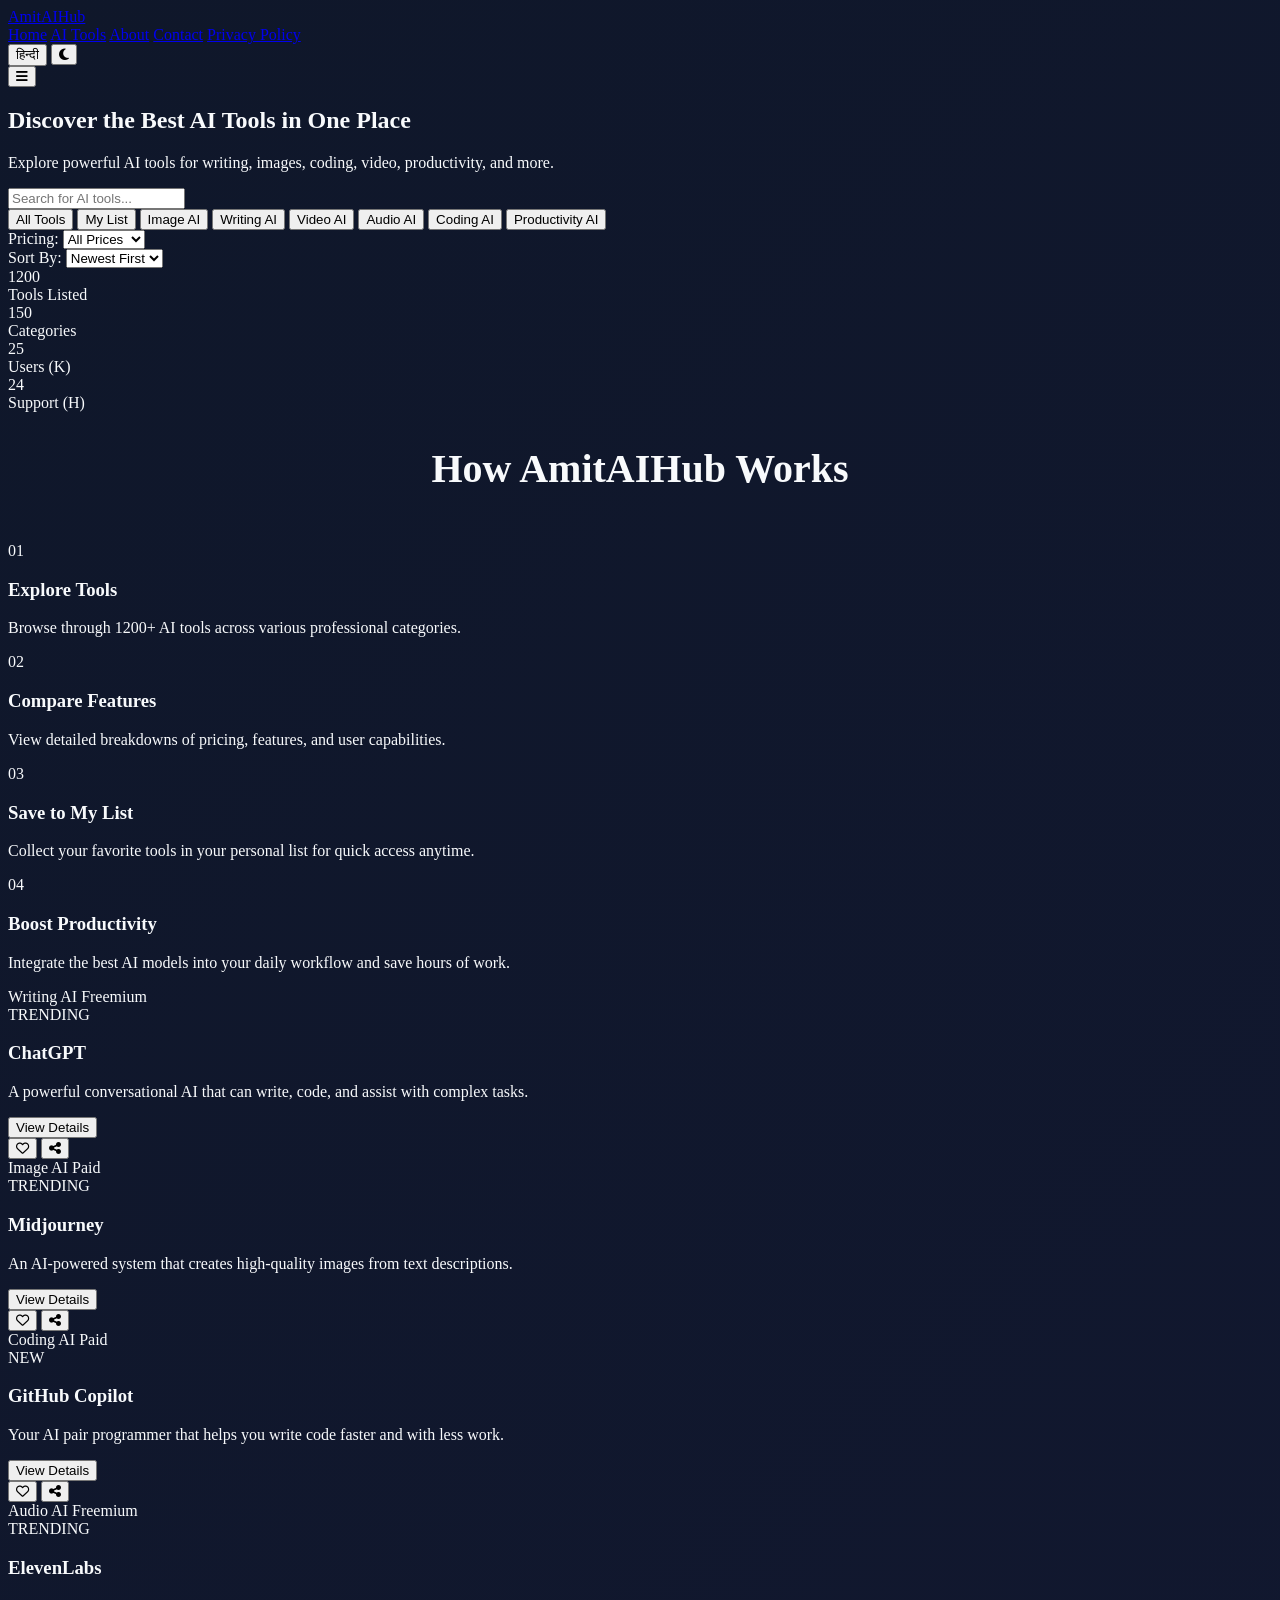
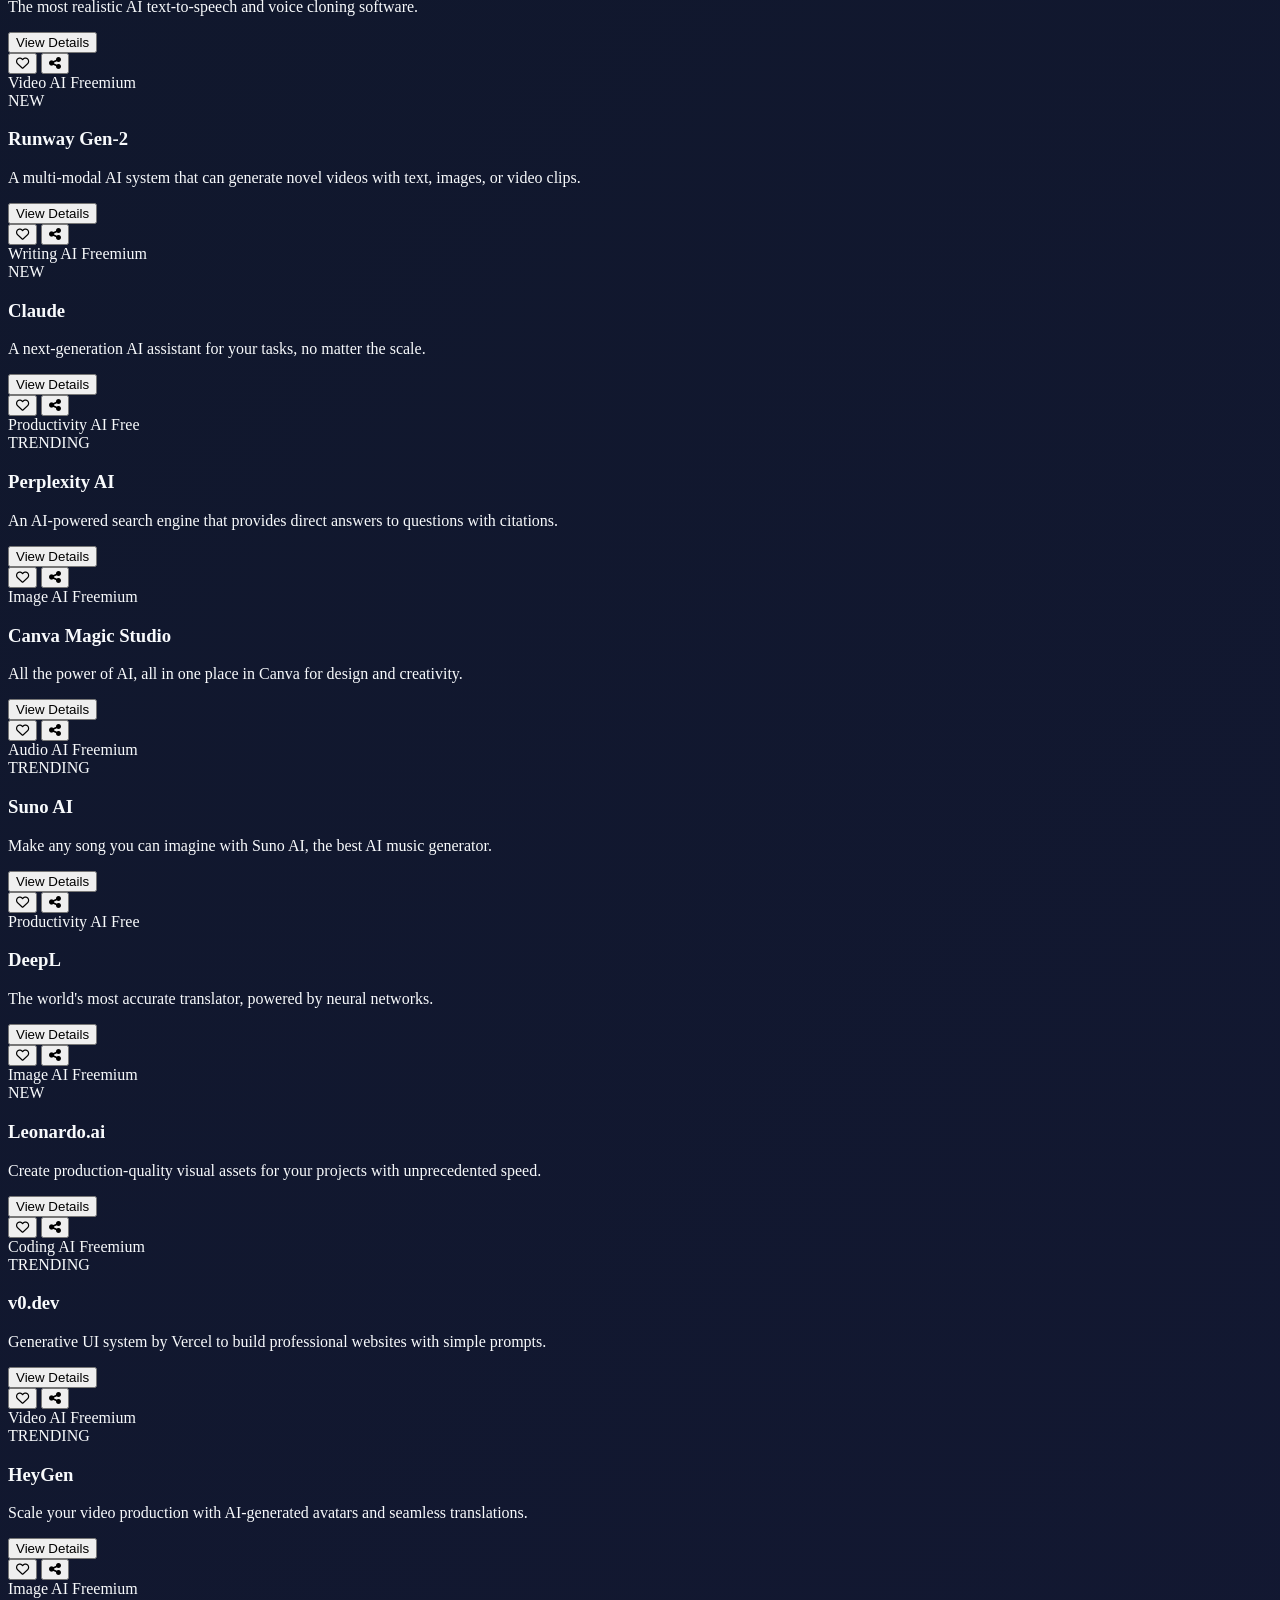
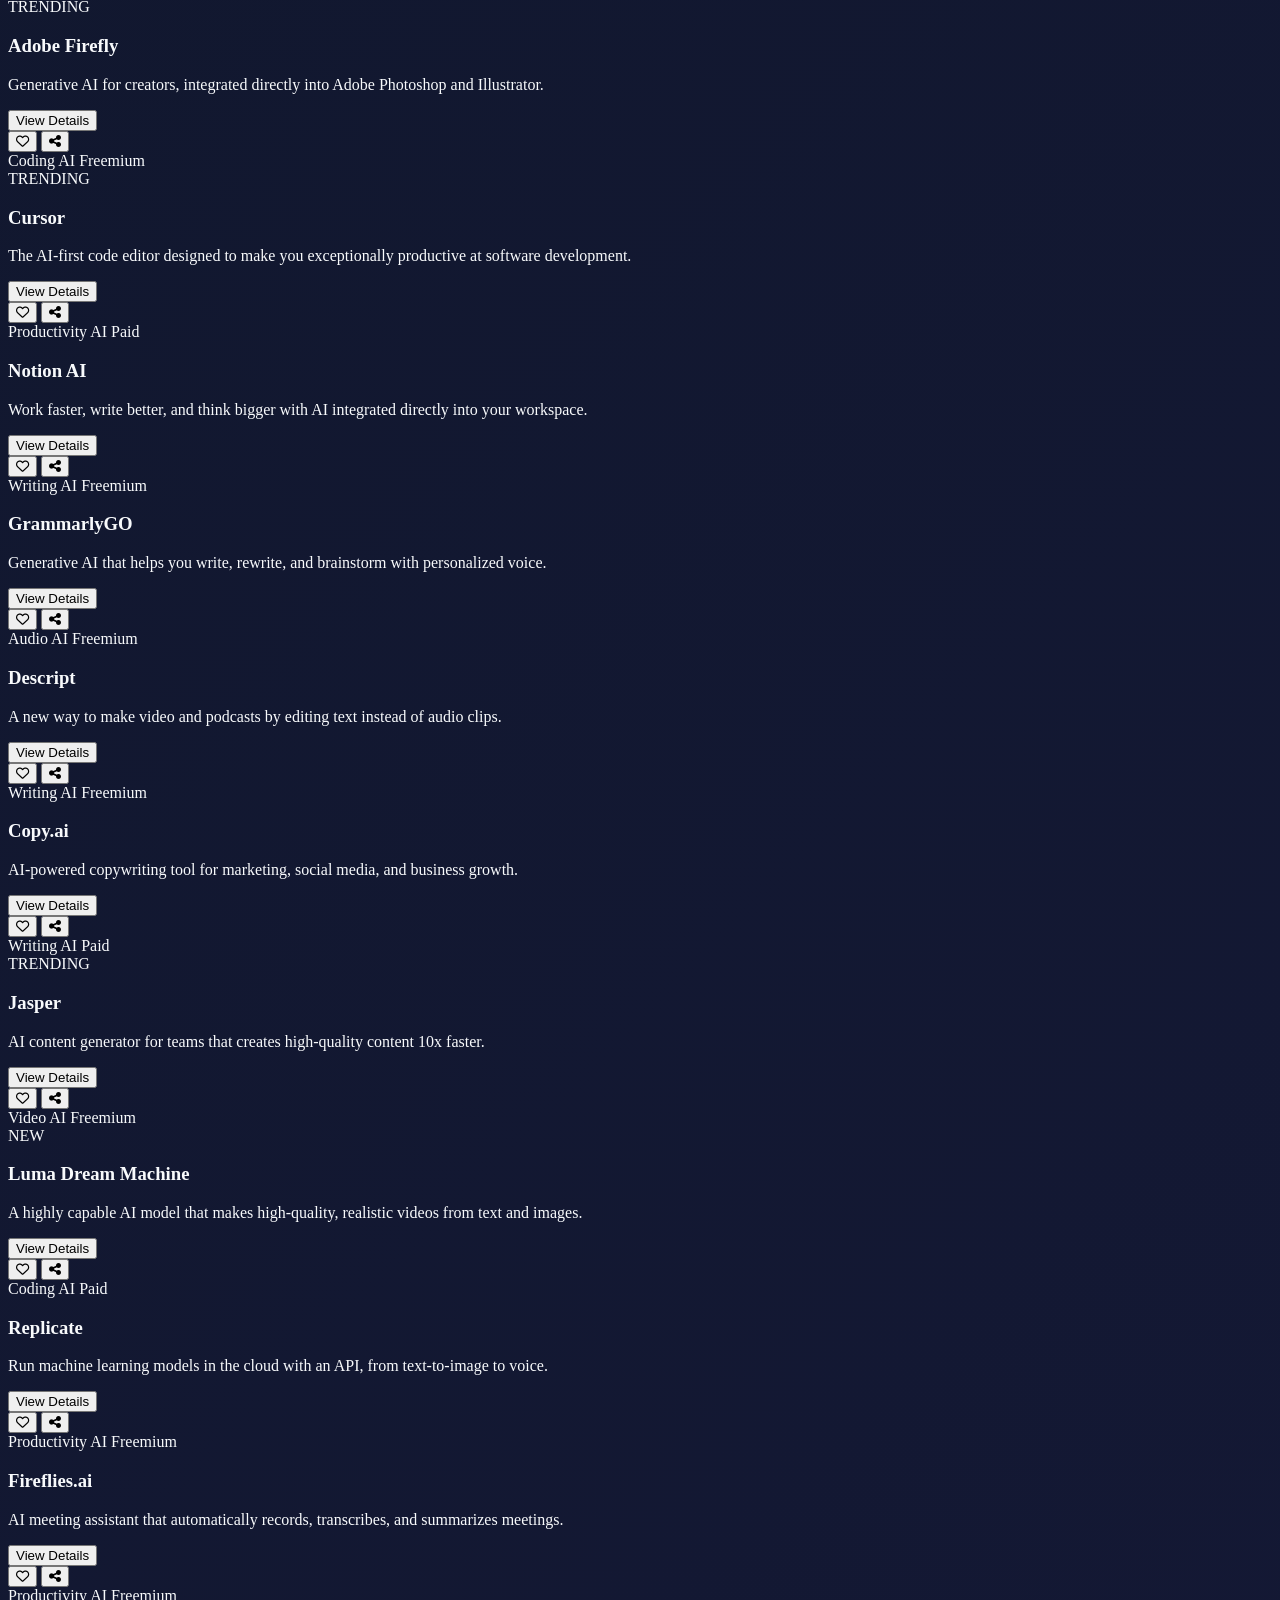
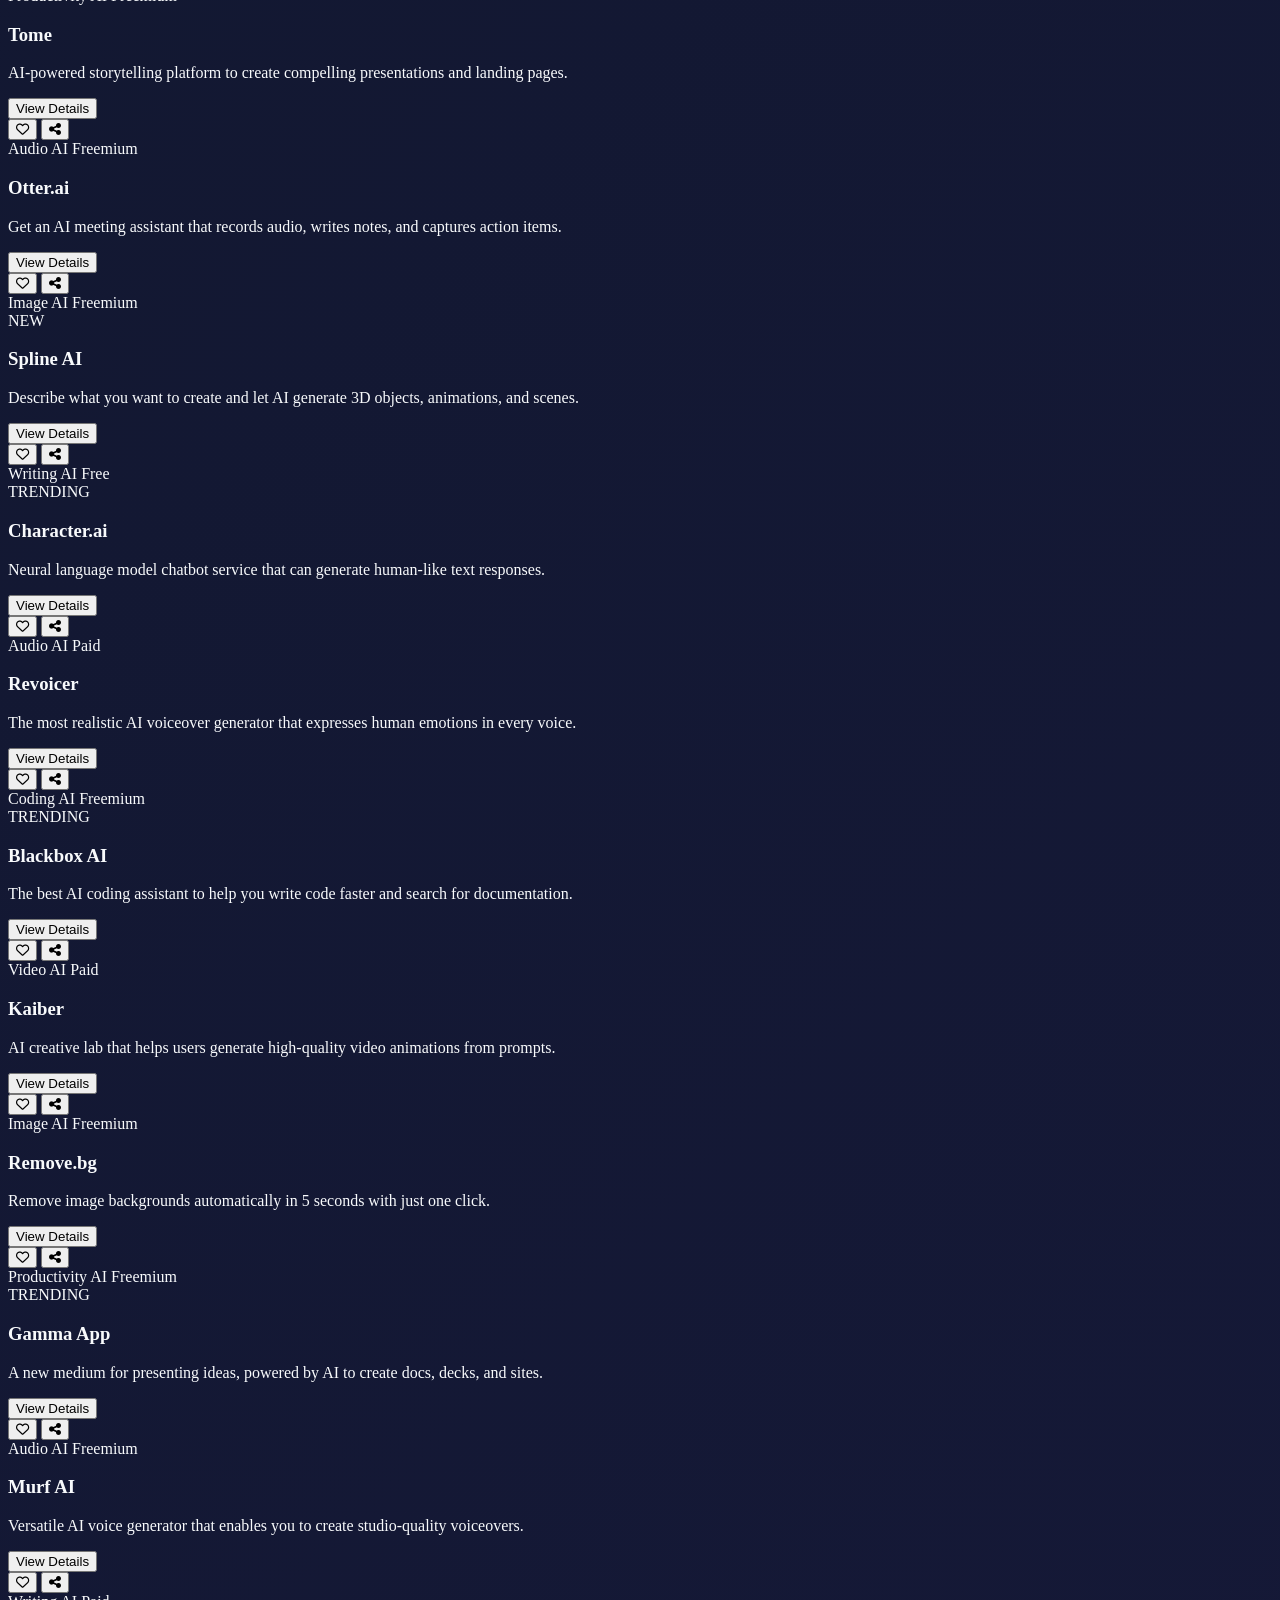
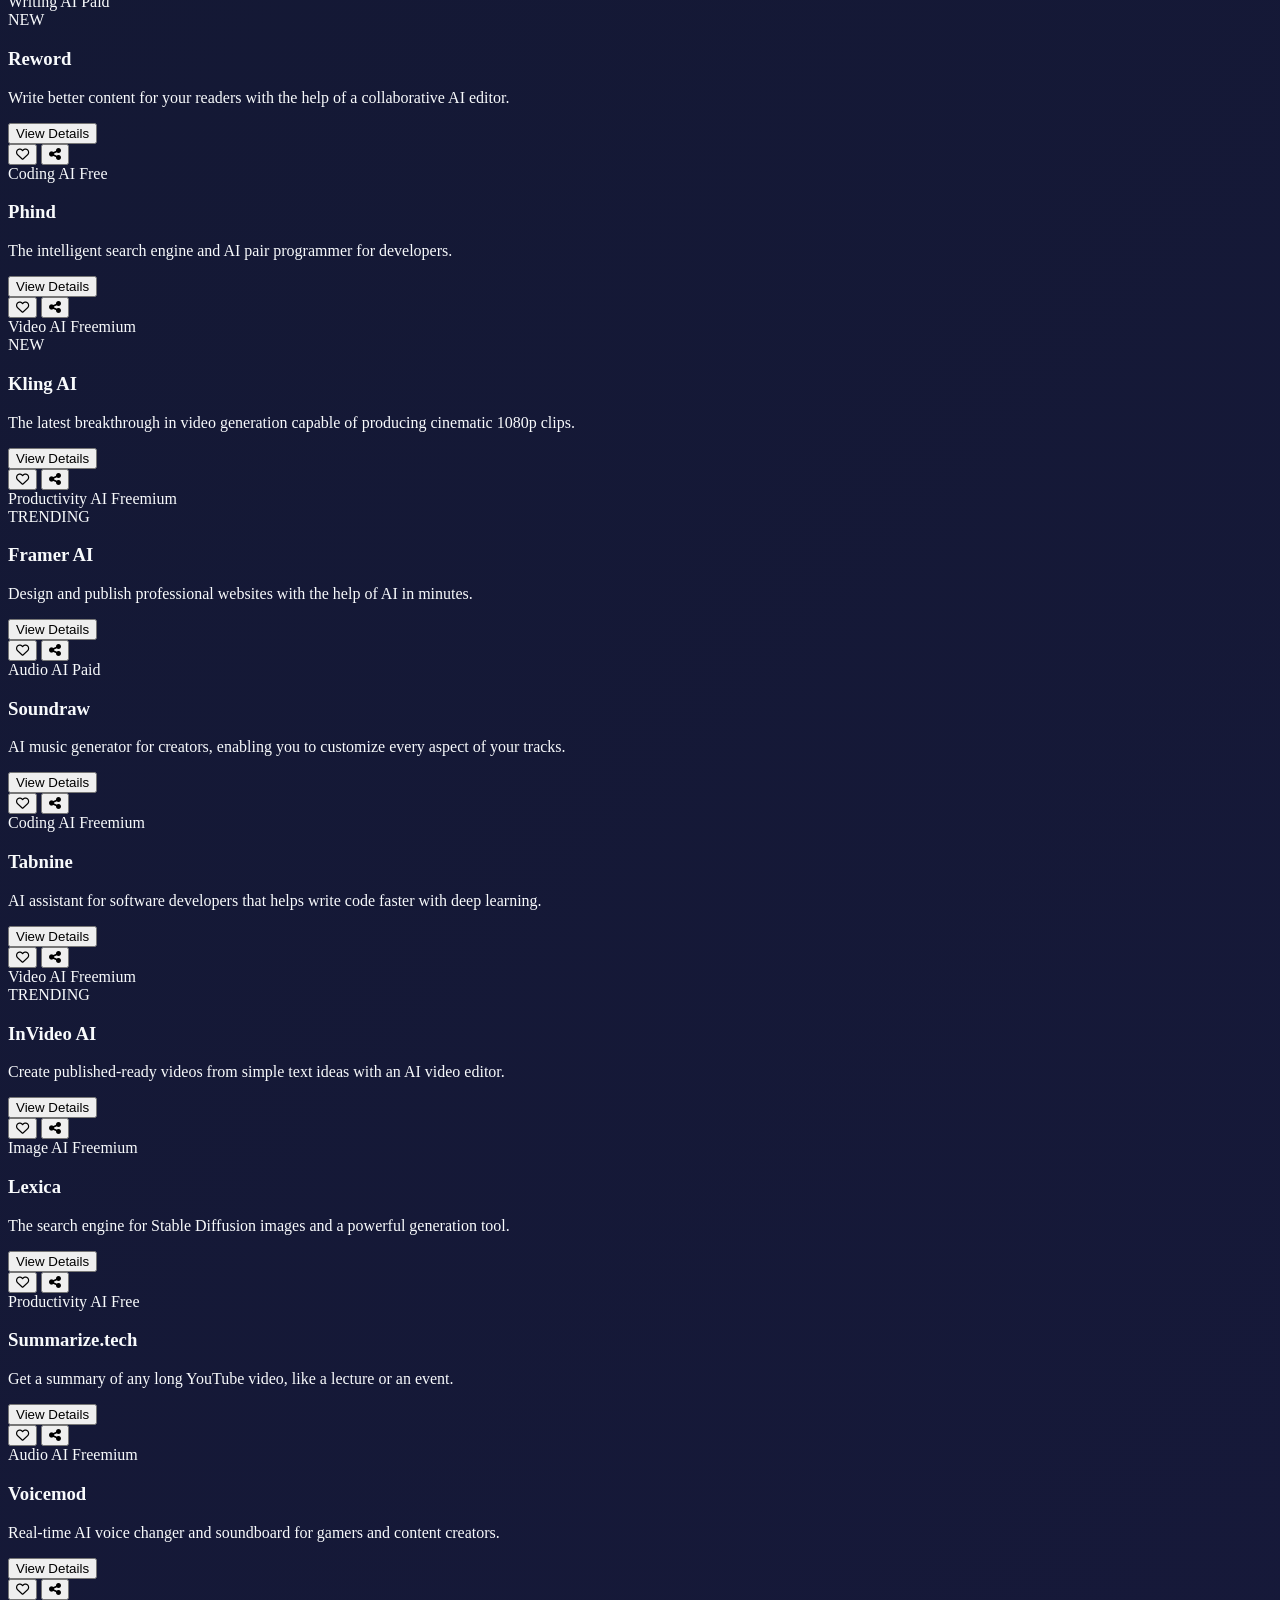
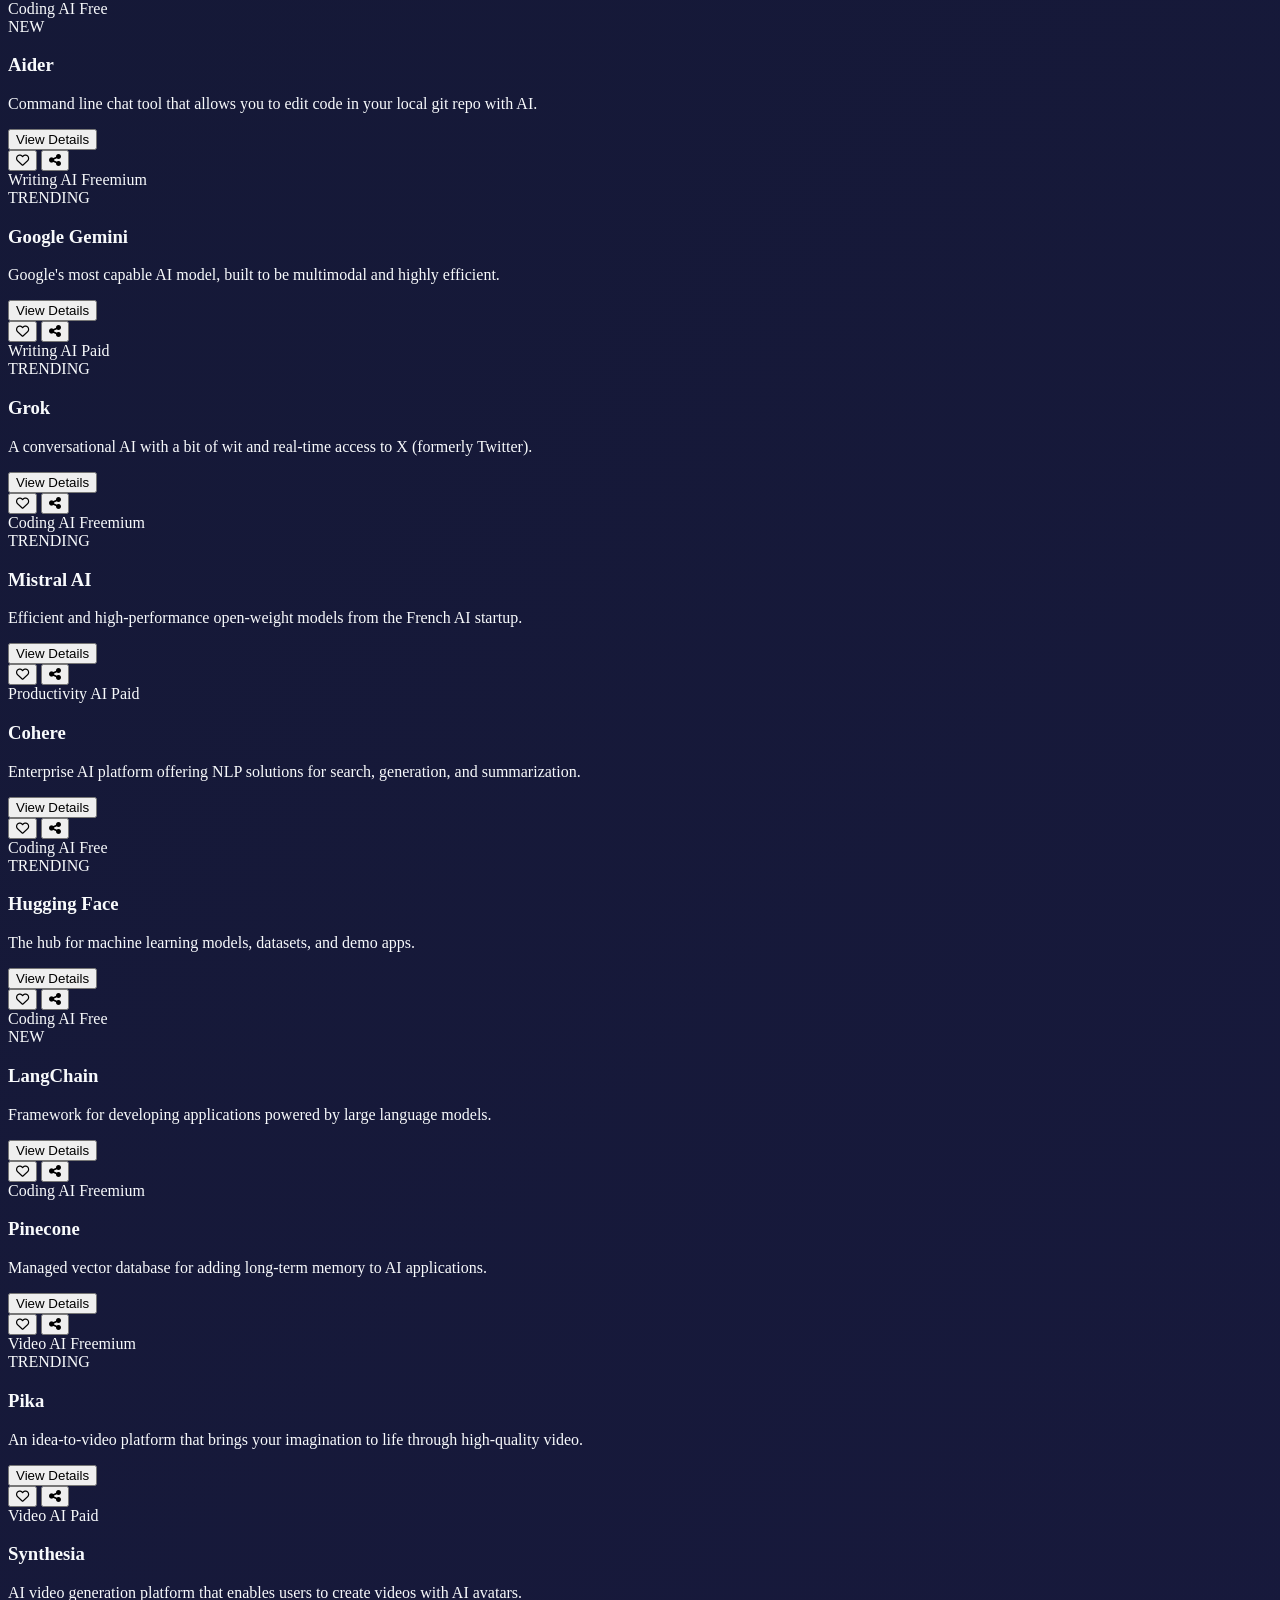
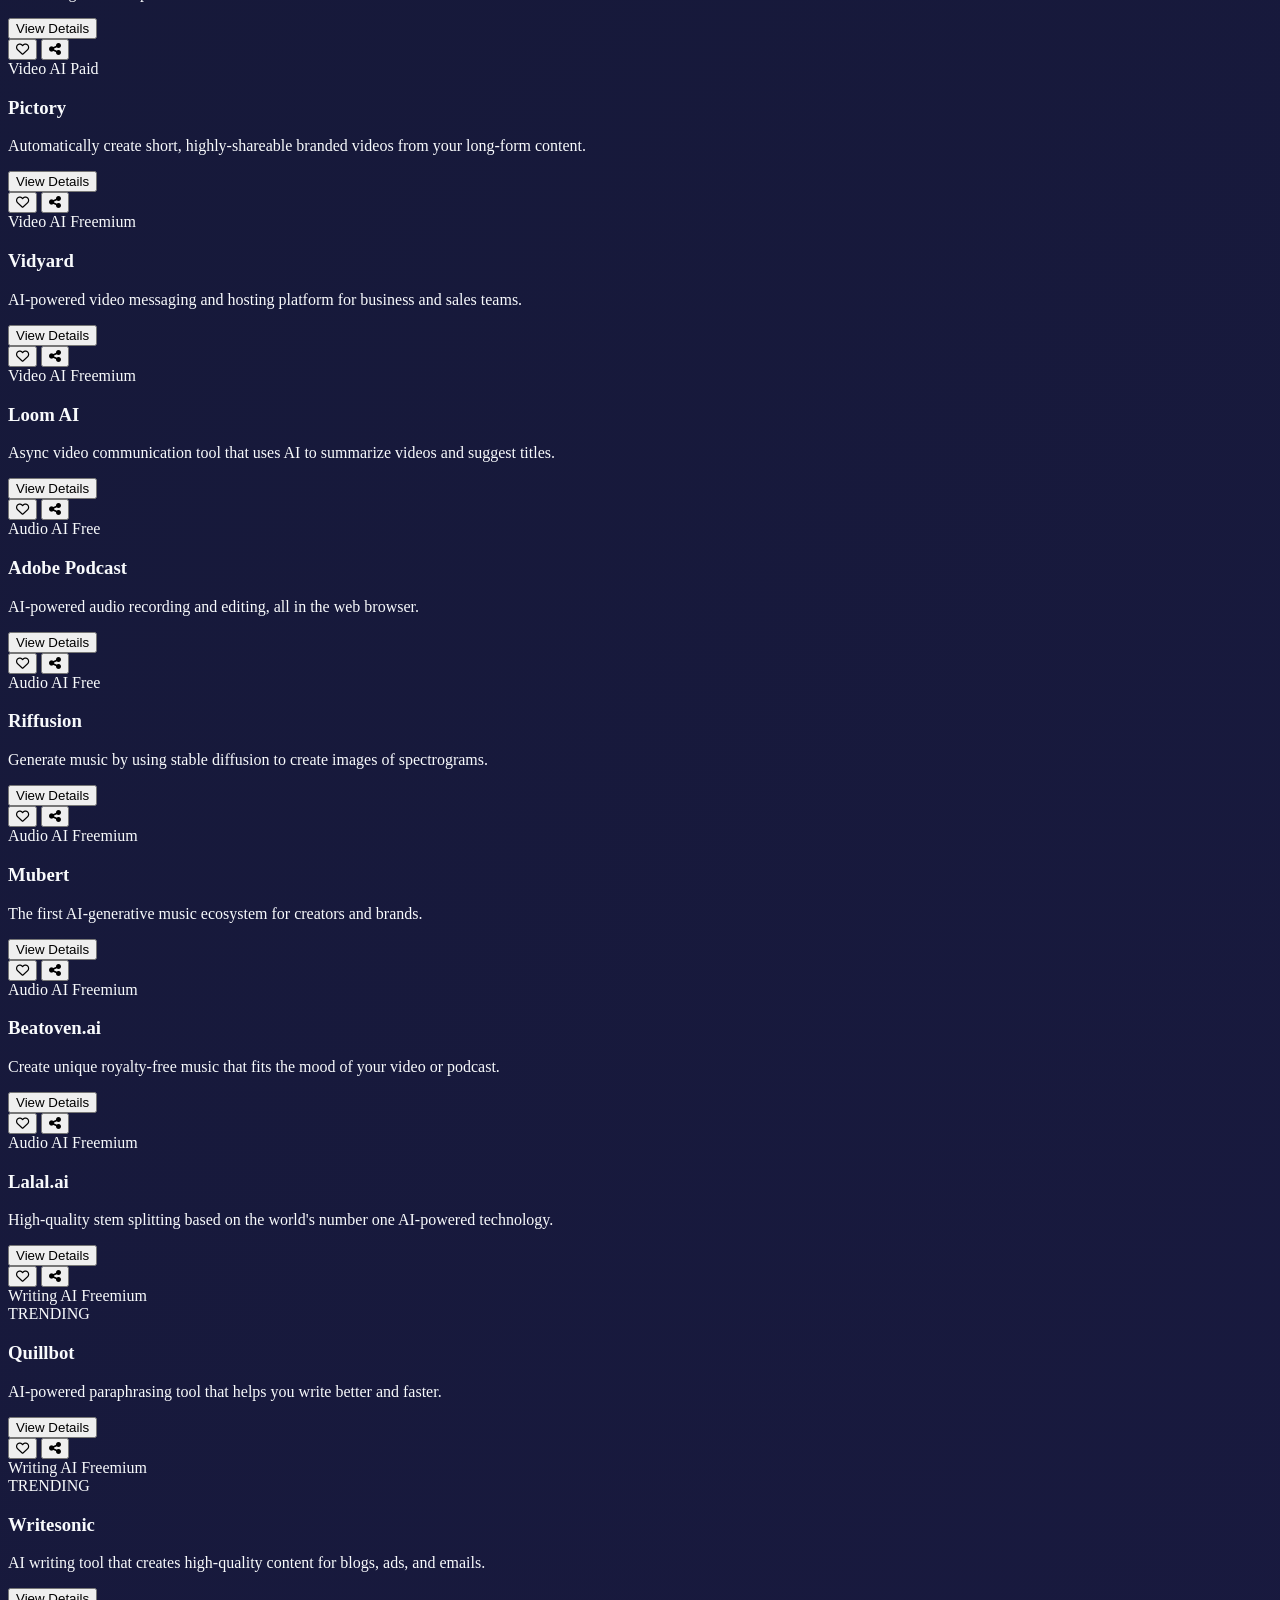
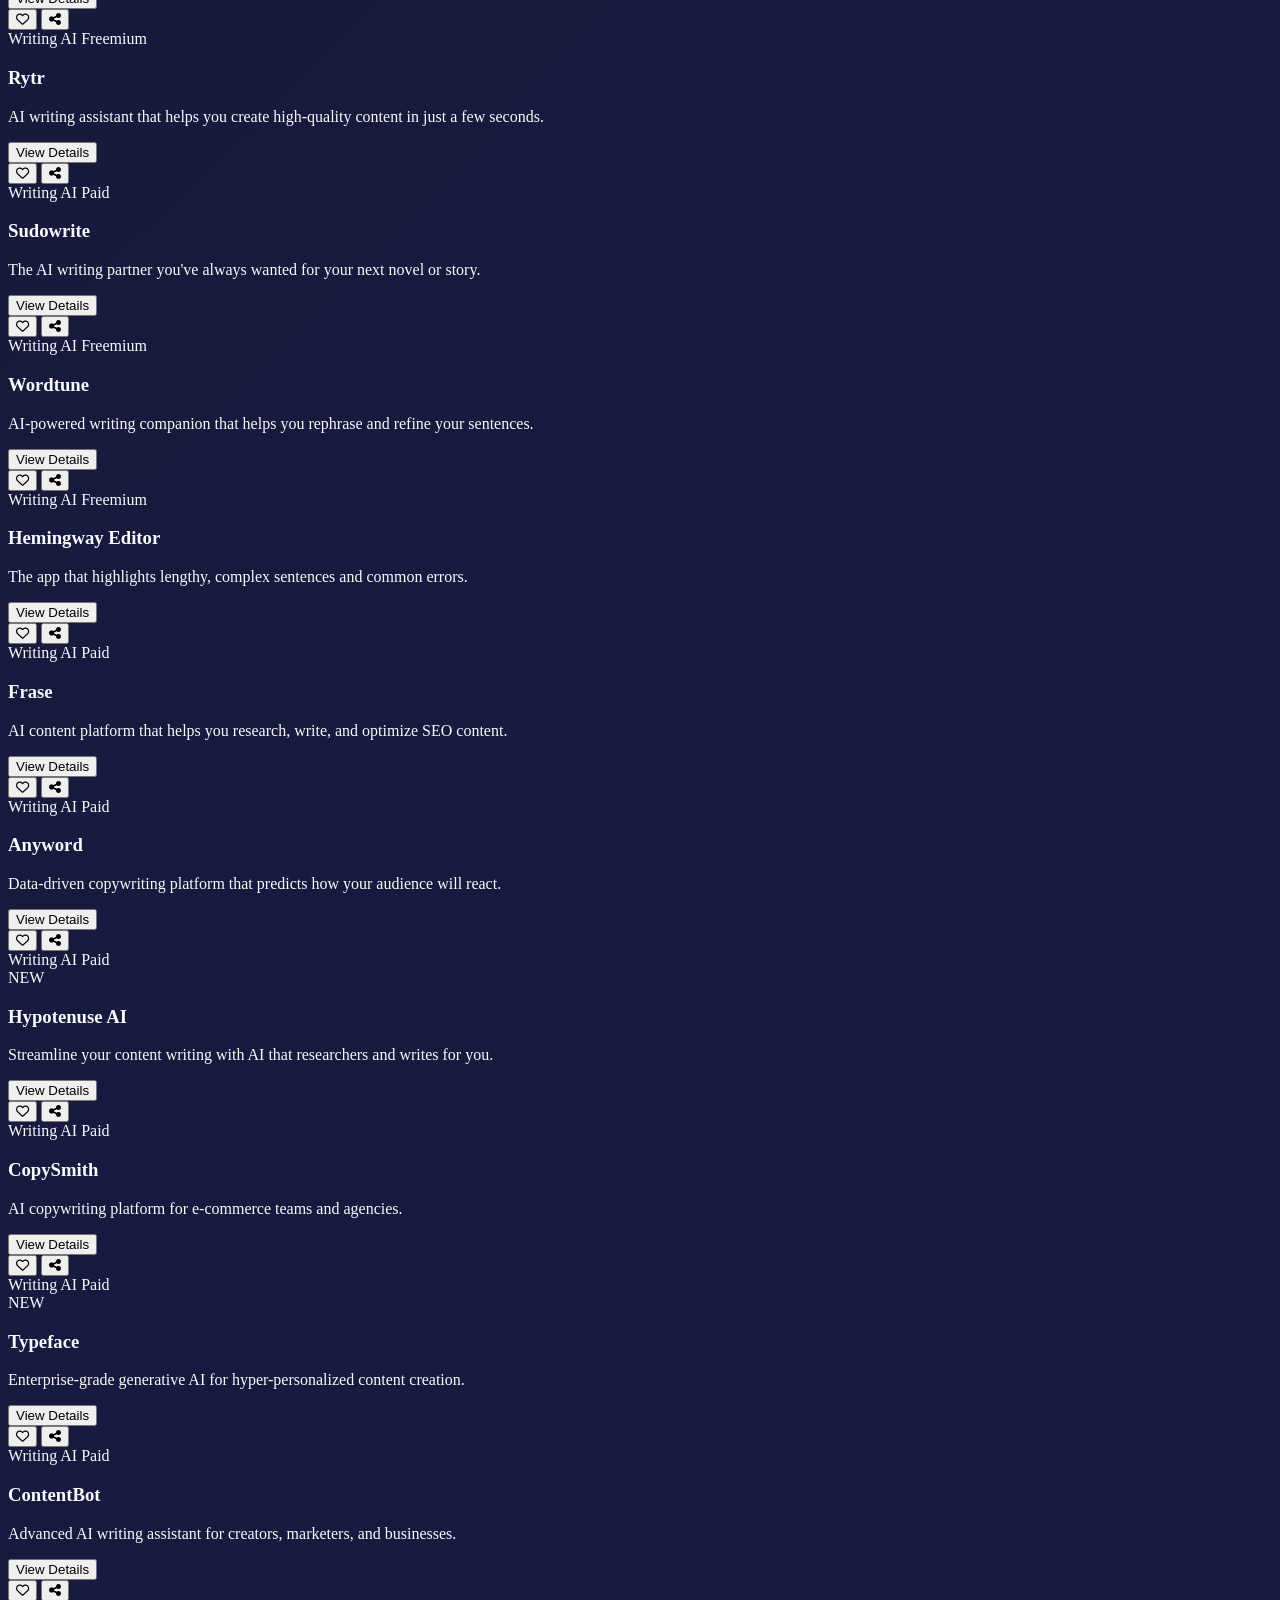
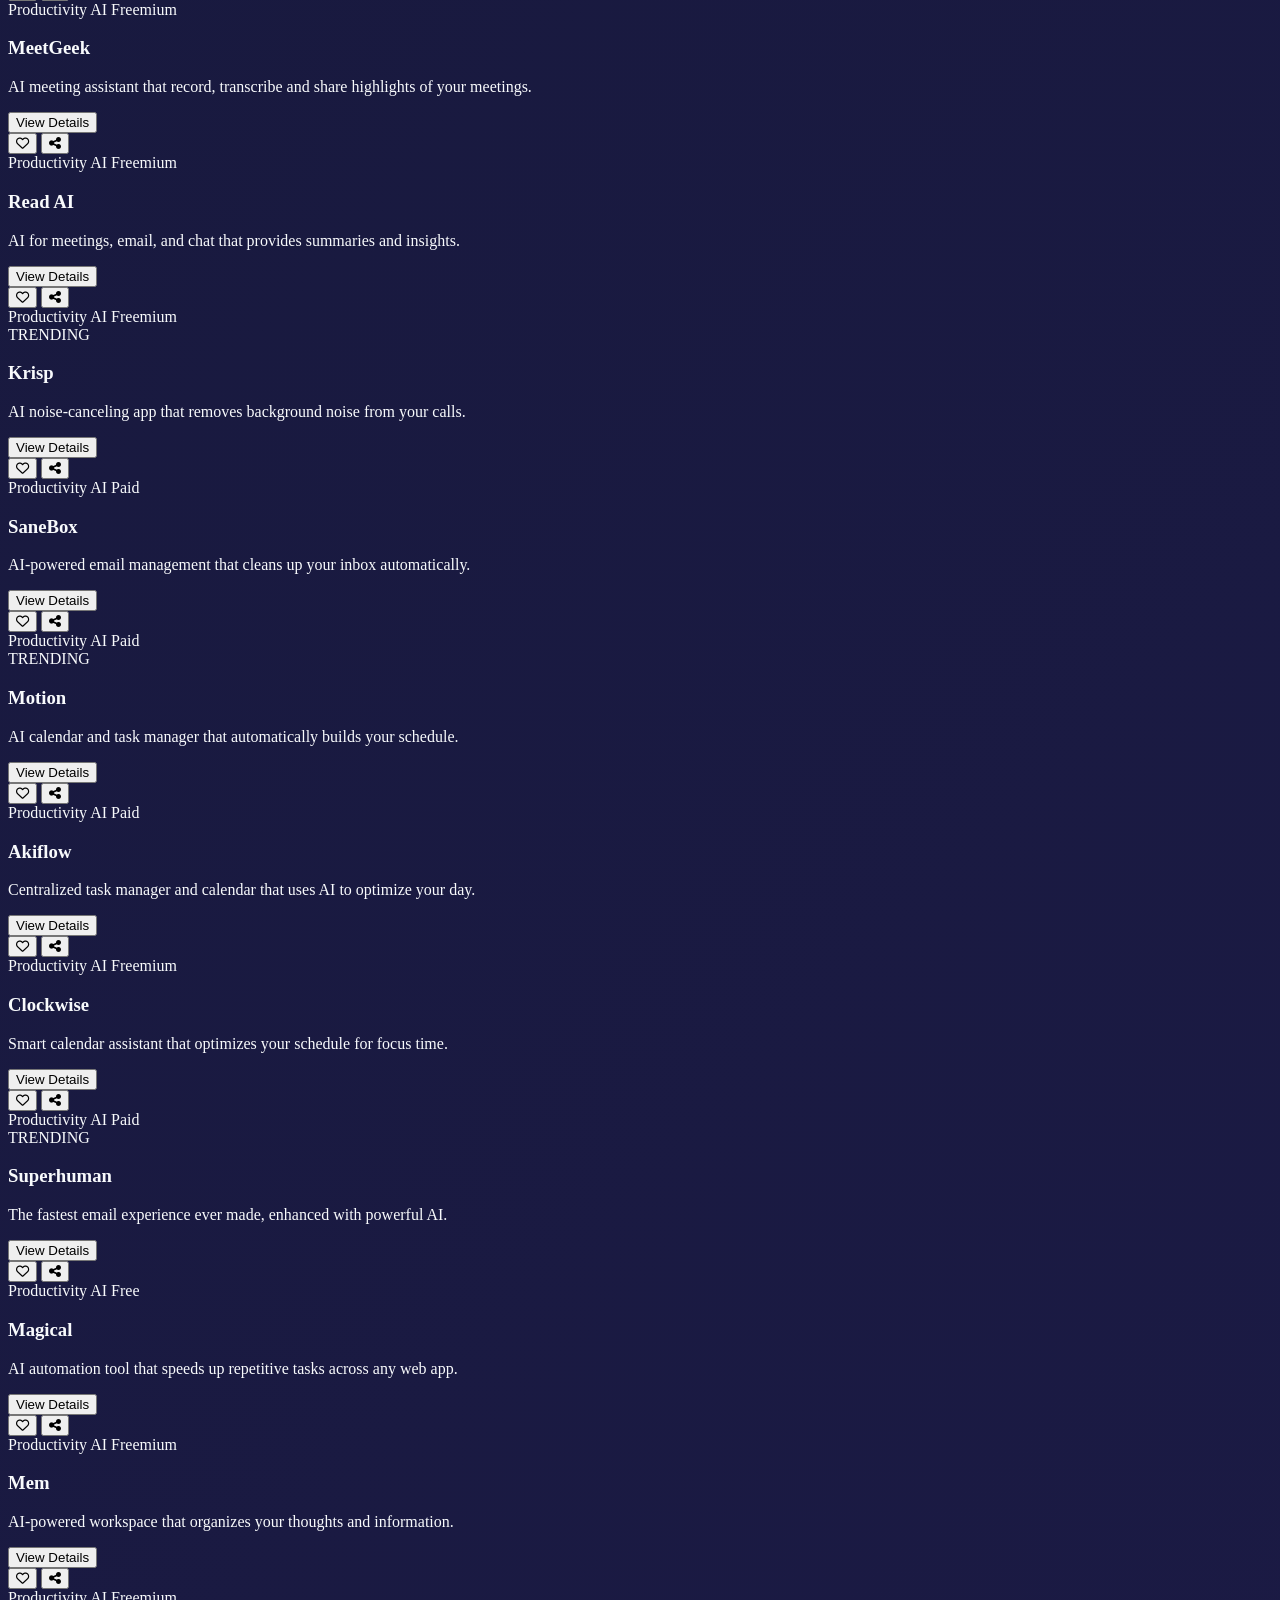
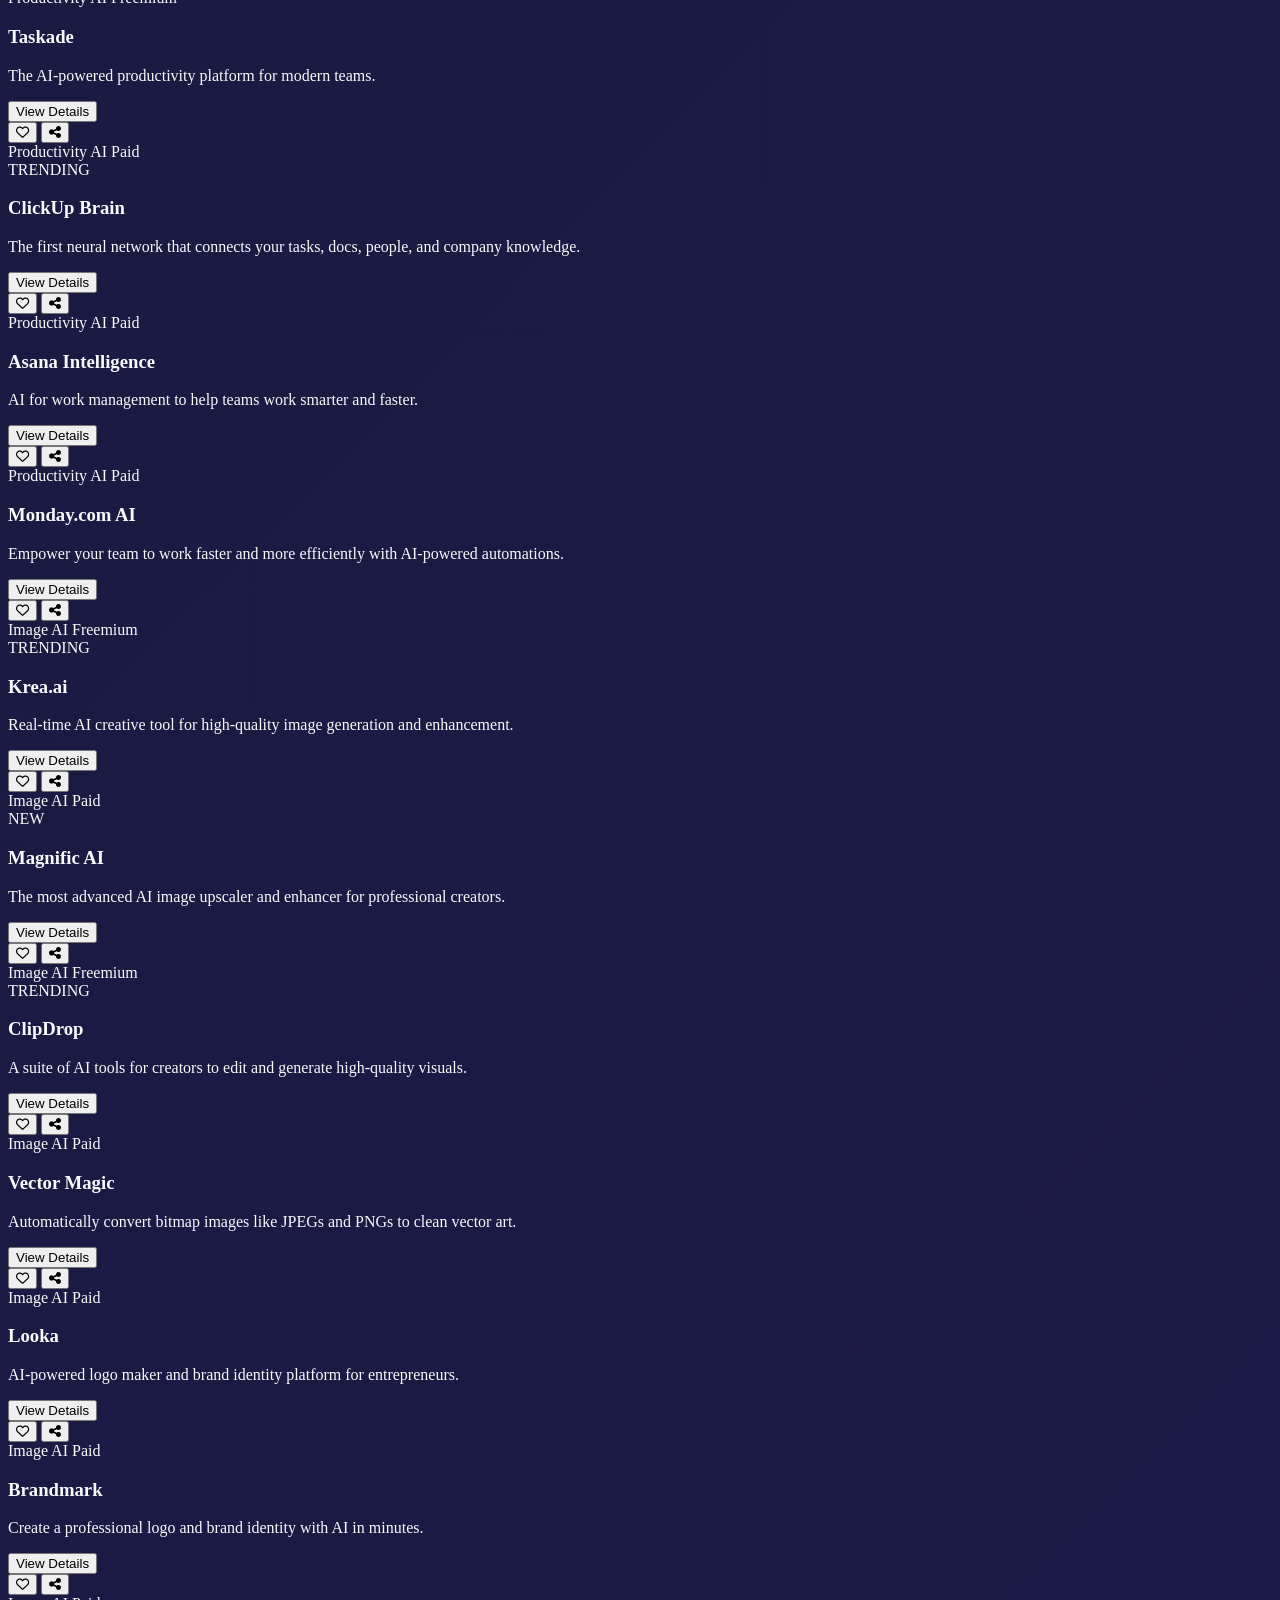
==== commit 0b1eaf6b: "Create AmitAIHub: A premium AI tools directory platform - Full multi-page website (Home, About, Cont" ====
--- a/index.html
+++ b/index.html
@@ -3,364 +3,310 @@
 <head>
     <meta charset="UTF-8">
     <meta name="viewport" content="width=device-width, initial-scale=1.0">
-    <title>AmitToolsX - Advanced Image Resizer</title>
-    <script src="https://cdn.tailwindcss.com"></script>
+    <title>AmitAIHub - Modern AI Tools Directory</title>
+    <link rel="stylesheet" href="style.css">
     <link rel="stylesheet" href="https://cdnjs.cloudflare.com/ajax/libs/font-awesome/6.4.0/css/all.min.css">
-    <link rel="stylesheet" href="style.css">
+    <link href="https://fonts.googleapis.com/css2?family=Inter:wght@400;500;600;700;800&display=swap" rel="stylesheet">
     <link rel="manifest" href="manifest.json">
+    <meta name="theme-color" content="#00f2ff">
 </head>
-<body class="text-white font-sans bg-home">
-    <!-- Navigation -->
-    <nav class="glass sticky top-0 z-50 px-6 py-4 flex justify-between items-center">
-        <div class="text-2xl font-bold tracking-wider">AmitToolsX</div>
-        <div class="hidden md:flex items-center space-x-8 text-lg">
-            <a href="index.html" class="hover:text-blue-300 transition-colors text-blue-300 font-bold" data-i18n="navHome">Home</a>
-            <a href="pdf-editor.html" class="hover:text-blue-300 transition-colors" data-i18n="navPDF">PDF Editor</a>
-            <a href="tools.html" class="hover:text-blue-300 transition-colors" data-i18n="navTools">Tools</a>
-            <a href="about.html" class="hover:text-blue-300 transition-colors" data-i18n="navAbout">About</a>
-            <a href="contact.html" class="hover:text-blue-300 transition-colors" data-i18n="navContact">Contact</a>
-            <a href="privacy.html" class="hover:text-blue-300 transition-colors" data-i18n="navPrivacy">Privacy</a>
-            <button class="install-app-btn hidden px-3 py-1 bg-blue-600 rounded-lg text-sm font-bold hover:bg-blue-700 transition-all mr-4" data-i18n="installApp">Install App</button>
-            <button id="lang-toggle" class="px-3 py-1 bg-white/10 rounded-lg text-sm font-bold hover:bg-white/20 transition-all">हिन्दी</button>
-            <button id="theme-toggle" class="p-2 rounded-full hover:bg-white/10 transition-colors text-xl">
-                <i class="fas fa-moon" id="theme-icon"></i>
-            </button>
+<body>
+    <header>
+        <div class="container">
+            <nav>
+                <a href="index.html" class="logo">AmitAIHub</a>
+                <div class="nav-links" id="navLinks">
+                    <a href="index.html" data-i18n="nav-home">Home</a>
+                    <a href="#tools" data-i18n="nav-tools">AI Tools</a>
+                    <a href="about.html" data-i18n="nav-about">About</a>
+                    <a href="contact.html" data-i18n="nav-contact">Contact</a>
+                    <a href="privacy.html" data-i18n="nav-privacy">Privacy Policy</a>
+                    <div class="nav-actions">
+                        <button class="btn btn-outline" id="installBtn" style="display: none; padding: 5px 15px; font-size: 0.9rem;" data-i18n="nav-install">Install App</button>
+                        <button class="lang-toggle" id="langToggle">हिन्दी</button>
+                        <button class="theme-toggle" id="themeToggle">
+                            <i class="fas fa-moon"></i>
+                        </button>
+                    </div>
+                </div>
+                <button class="mobile-menu-btn" id="menuBtn">
+                    <i class="fas fa-bars"></i>
+                </button>
+            </nav>
         </div>
-        <div class="flex items-center space-x-4 md:hidden">
-            <button class="install-app-btn hidden px-3 py-1 bg-blue-600 rounded-lg text-sm font-bold mr-2" data-i18n="installApp">Install App</button>
-            <button id="lang-toggle-mobile" class="px-3 py-1 bg-white/10 rounded-lg text-sm font-bold">हिन्दी</button>
-            <button id="theme-toggle-mobile" class="p-2 rounded-full hover:bg-white/10 transition-colors text-xl">
-                <i class="fas fa-moon" id="theme-icon-mobile"></i>
-            </button>
-            <button id="menu-btn" class="text-3xl focus:outline-none">
-                <i class="fas fa-bars"></i>
-            </button>
+    </header>
+
+    <main>
+        <!-- Hero Section -->
+        <section class="hero">
+            <div id="installBanner" class="glass-card" style="display: none; margin-bottom: 30px; border: 1px solid var(--accent-blue); animation: fadeIn 1s ease;">
+                <div style="display: flex; align-items: center; justify-content: space-between; flex-wrap: wrap; gap: 20px;">
+                    <div style="display: flex; align-items: center; gap: 20px;">
+                        <div style="width: 60px; height: 60px; background: linear-gradient(135deg, var(--accent-blue), var(--accent-purple)); border-radius: 12px; display: flex; align-items: center; justify-content: center; font-size: 1.5rem; color: white;">
+                            <i class="fas fa-robot"></i>
+                        </div>
+                        <div>
+                            <h3 style="margin-bottom: 5px;">Install AmitAIHub App</h3>
+                            <p style="font-size: 0.9rem; color: var(--text-muted);">Access your favorite AI tools even faster directly from your home screen.</p>
+                        </div>
+                    </div>
+                    <div style="display: flex; gap: 10px;">
+                        <button class="btn btn-primary" id="installBannerBtn">Install Now</button>
+                        <button class="btn btn-outline" onclick="this.parentElement.parentElement.parentElement.style.display='none'">Later</button>
+                    </div>
+                </div>
+            </div>
+            <div class="container">
+                <h1 data-i18n="hero-h1">Discover the Best AI Tools in One Place</h1>
+                <p data-i18n="hero-p">Explore powerful AI tools for writing, images, coding, video, productivity, and more.</p>
+
+                <div class="search-container">
+                    <input type="text" id="toolSearch" placeholder="Search for AI tools..." data-i18n="search-placeholder">
+                </div>
+
+                <div class="categories">
+                    <button class="category-btn active" data-category="all" data-i18n="cat-all">All Tools</button>
+                    <button class="category-btn" data-category="favorites" data-i18n="cat-favorites"><i class="fas fa-heart"></i> My List</button>
+                    <button class="category-btn" data-category="image" data-i18n="cat-image">Image AI</button>
+                    <button class="category-btn" data-category="writing" data-i18n="cat-writing">Writing AI</button>
+                    <button class="category-btn" data-category="video" data-i18n="cat-video">Video AI</button>
+                    <button class="category-btn" data-category="audio" data-i18n="cat-audio">Audio AI</button>
+                    <button class="category-btn" data-category="coding" data-i18n="cat-coding">Coding AI</button>
+                    <button class="category-btn" data-category="productivity" data-i18n="cat-productivity">Productivity AI</button>
+                </div>
+
+                <div class="advanced-filters glass-card">
+                    <div class="filter-group">
+                        <label for="priceFilter" data-i18n="filter-price">Pricing:</label>
+                        <select id="priceFilter">
+                            <option value="all" data-i18n="price-all">All Prices</option>
+                            <option value="free" data-i18n="price-free">Free</option>
+                            <option value="freemium" data-i18n="price-freemium">Freemium</option>
+                            <option value="paid" data-i18n="price-paid">Paid</option>
+                        </select>
+                    </div>
+                    <div class="filter-group">
+                        <label for="sortBy" data-i18n="filter-sort">Sort By:</label>
+                        <select id="sortBy">
+                            <option value="newest" data-i18n="sort-newest">Newest First</option>
+                            <option value="trending" data-i18n="sort-trending">Trending</option>
+                            <option value="az" data-i18n="sort-az">A - Z</option>
+                            <option value="za" data-i18n="sort-za">Z - A</option>
+                        </select>
+                    </div>
+                </div>
+            </div>
+        </section>
+
+        <!-- Milestones/Stats Section -->
+        <section class="stats-section">
+            <div class="container">
+                <div class="stats-grid">
+                    <div class="stat-item">
+                        <div class="stat-number" data-target="1200">0</div>
+                        <div class="stat-label" data-i18n="stat-tools">Tools Listed</div>
+                    </div>
+                    <div class="stat-item">
+                        <div class="stat-number" data-target="150">0</div>
+                        <div class="stat-label" data-i18n="stat-cats">Categories</div>
+                    </div>
+                    <div class="stat-item">
+                        <div class="stat-number" data-target="25">0</div>
+                        <div class="stat-label" data-i18n="stat-users">Users (K)</div>
+                    </div>
+                    <div class="stat-item">
+                        <div class="stat-number" data-target="24">0</div>
+                        <div class="stat-label" data-i18n="stat-support">Support (H)</div>
+                    </div>
+                </div>
+            </div>
+        </section>
+
+        <!-- Workflow Section -->
+        <section class="section-content">
+            <div class="container">
+                <h2 style="text-align: center; margin-bottom: 50px; font-size: 2.5rem;" data-i18n="workflow-h2">How AmitAIHub Works</h2>
+                <div class="workflow-steps">
+                    <div class="workflow-step">
+                        <div class="step-number">01</div>
+                        <h3 data-i18n="workflow-s1-h">Explore Tools</h3>
+                        <p data-i18n="workflow-s1-p">Browse through 1200+ AI tools across various professional categories.</p>
+                    </div>
+                    <div class="workflow-step">
+                        <div class="step-number">02</div>
+                        <h3 data-i18n="workflow-s2-h">Compare Features</h3>
+                        <p data-i18n="workflow-s2-p">View detailed breakdowns of pricing, features, and user capabilities.</p>
+                    </div>
+                    <div class="workflow-step">
+                        <div class="step-number">03</div>
+                        <h3 data-i18n="workflow-s3-h">Save to My List</h3>
+                        <p data-i18n="workflow-s3-p">Collect your favorite tools in your personal list for quick access anytime.</p>
+                    </div>
+                    <div class="workflow-step">
+                        <div class="step-number">04</div>
+                        <h3 data-i18n="workflow-s4-h">Boost Productivity</h3>
+                        <p data-i18n="workflow-s4-p">Integrate the best AI models into your daily workflow and save hours of work.</p>
+                    </div>
+                </div>
+            </div>
+        </section>
+
+        <!-- Tool Grid Section -->
+        <section class="section-content" id="tools">
+            <div class="container">
+                <div class="tool-grid" id="toolGrid">
+                    <!-- Tools will be injected by JavaScript -->
+                </div>
+            </div>
+        </section>
+
+        <!-- Reviews/Testimonials Section -->
+        <section class="section-content">
+            <div class="container">
+                <h2 style="text-align: center; margin-bottom: 40px; font-size: 2.5rem;" data-i18n="reviews-h2">What Users Say</h2>
+                <div class="tool-grid">
+                    <div class="glass-card">
+                        <p style="font-style: italic; margin-bottom: 15px;">"AmitAIHub has become my go-to resource for finding the latest AI tools. The categorization is perfect!"</p>
+                        <h4 style="color: var(--accent-blue);">- Sarah J., Designer</h4>
+                    </div>
+                    <div class="glass-card">
+                        <p style="font-style: italic; margin-bottom: 15px;">"The best directory for AI tools I've found so far. Clean UI and very fast."</p>
+                        <h4 style="color: var(--accent-purple);">- Mark D., Developer</h4>
+                    </div>
+                    <div class="glass-card">
+                        <p style="font-style: italic; margin-bottom: 15px;">"Love the bilingual support. It makes it so much easier for my team in India to use these tools."</p>
+                        <h4 style="color: var(--accent-blue);">- Rahul M., Content Creator</h4>
+                    </div>
+                </div>
+            </div>
+        </section>
+
+        <!-- FAQ Section -->
+        <section class="section-content">
+            <div class="container">
+                <h2 style="text-align: center; margin-bottom: 40px; font-size: 2.5rem;" data-i18n="faq-h2">Frequently Asked Questions</h2>
+                <div class="faq-container" style="max-width: 800px; margin: 0 auto;">
+                    <div class="faq-item glass-card">
+                        <div class="faq-question">
+                            <h3 data-i18n="faq-q1">What is AmitAIHub?</h3>
+                            <i class="fas fa-chevron-down"></i>
+                        </div>
+                        <div class="faq-answer">
+                            <p data-i18n="faq-a1">AmitAIHub is a curated directory of the best Artificial Intelligence tools available online, categorized for easy discovery.</p>
+                        </div>
+                    </div>
+                    <div class="faq-item glass-card">
+                        <div class="faq-question">
+                            <h3 data-i18n="faq-q2">Are the tools on this site free?</h3>
+                            <i class="fas fa-chevron-down"></i>
+                        </div>
+                        <div class="faq-answer">
+                            <p data-i18n="faq-a2">We list a variety of tools: some are completely free, some are 'freemium' (free with paid options), and some are paid. We provide pricing labels for each.</p>
+                        </div>
+                    </div>
+                    <div class="faq-item glass-card">
+                        <div class="faq-question">
+                            <h3 data-i18n="faq-q3">How often is the list updated?</h3>
+                            <i class="fas fa-chevron-down"></i>
+                        </div>
+                        <div class="faq-answer">
+                            <p data-i18n="faq-a3">Our team constantly monitors the AI landscape and updates the directory with new trending tools almost every week.</p>
+                        </div>
+                    </div>
+                </div>
+            </div>
+        </section>
+
+        <!-- Submit Tool Section -->
+        <section class="section-content" id="submit">
+            <div class="container">
+                <div class="glass-card" style="text-align: center; max-width: 800px; margin: 0 auto;">
+                    <h2 data-i18n="submit-h2">Submit a Tool</h2>
+                    <p data-i18n="submit-p" style="margin: 15px 0 30px; color: var(--text-muted);">Know a great AI tool? Share it with the community.</p>
+                    <a href="contact.html" class="btn btn-primary" data-i18n="submit-btn">Submit Now</a>
+                </div>
+            </div>
+        </section>
+
+        <!-- Newsletter Section -->
+        <section class="newsletter">
+            <div class="container">
+                <div class="newsletter-card glass-card">
+                    <h2 data-i18n="newsletter-h2">Stay Ahead of the Curve</h2>
+                    <p data-i18n="newsletter-p">Subscribe to our newsletter to get the latest AI tools and news delivered to your inbox.</p>
+                    <form class="newsletter-form" id="newsletterForm">
+                        <input type="email" placeholder="Enter your email address" required>
+                        <button type="submit" class="btn btn-primary" data-i18n="newsletter-btn">Subscribe Now</button>
+                    </form>
+                </div>
+            </div>
+        </section>
+    </main>
+
+    <!-- Tool Detail Modal -->
+    <div id="toolModal" class="modal">
+        <div class="modal-content glass-card">
+            <span class="close-modal">&times;</span>
+            <div id="modalBody">
+                <!-- Modal content will be injected by JS -->
+            </div>
         </div>
-    </nav>
-
-    <!-- Mobile Menu -->
-    <div id="mobile-menu" class="hidden glass fixed top-16 left-0 w-full p-6 flex-col space-y-4 z-40 md:hidden">
-        <a href="index.html" class="hover:text-blue-300 transition-colors" data-i18n="navHome">Home</a>
-        <a href="pdf-editor.html" class="hover:text-blue-300 transition-colors" data-i18n="navPDF">PDF Editor</a>
-        <a href="tools.html" class="hover:text-blue-300 transition-colors" data-i18n="navTools">Tools</a>
-        <a href="about.html" class="hover:text-blue-300 transition-colors" data-i18n="navAbout">About</a>
-        <a href="contact.html" class="hover:text-blue-300 transition-colors" data-i18n="navContact">Contact</a>
-        <a href="privacy.html" class="hover:text-blue-300 transition-colors" data-i18n="navPrivacy">Privacy</a>
     </div>
 
-    <!-- Hero Section -->
-    <main class="container mx-auto px-6 py-12">
-        <div class="text-center mb-12">
-            <h1 class="text-4xl md:text-6xl font-extrabold mb-4" data-i18n="heroTitle">Image Resizer</h1>
-            <p class="text-xl text-gray-200" data-i18n="heroSub">Resize your images instantly with professional precision.</p>
+    <!-- Form Success Modal -->
+    <div id="successModal" class="modal">
+        <div class="modal-content glass-card" style="text-align: center; max-width: 400px;">
+            <i class="fas fa-check-circle" style="font-size: 4rem; color: #00ff88; margin-bottom: 20px;"></i>
+            <h2 id="successTitle">Success!</h2>
+            <p id="successMessage">Thank you for reaching out.</p>
+            <button class="btn btn-primary close-success" style="margin-top: 20px;">Close</button>
         </div>
-
-        <div class="max-w-4xl mx-auto glass rounded-3xl p-8 shadow-2xl">
-            <div class="grid grid-cols-1 md:grid-cols-2 gap-8">
-                <!-- Left: Upload & Preview -->
-                <div class="flex flex-col space-y-4">
-                    <div class="flex flex-col items-center justify-center border-2 border-dashed border-gray-400 rounded-2xl p-6 hover:border-white transition-all cursor-pointer min-h-[300px]" id="upload-box">
-                        <input type="file" id="file-input" accept="image/*" class="hidden" multiple>
-                        <div id="preview-placeholder" class="text-center">
-                            <i class="fas fa-cloud-upload-alt text-6xl mb-4"></i>
-                            <p class="text-lg" data-i18n="uploadTitle">Click or Drag to Upload Images</p>
-                            <p class="text-sm text-gray-400 mt-2" data-i18n="uploadSub">(Supports Batch Processing)</p>
-                        </div>
-                        <img id="preview-image" src="#" alt="Preview" class="hidden max-h-64 rounded-lg shadow-lg">
-                    </div>
-                    <!-- Batch List Container -->
-                    <div id="batch-container" class="hidden glass rounded-xl p-4 max-h-60 overflow-y-auto">
-                        <h4 class="text-sm font-bold mb-2 flex justify-between items-center">
-                            <span data-i18n="batchTitle">Uploaded Images</span> (<span id="batch-count">0</span>)
-                            <button id="clear-batch" class="text-red-400 hover:text-red-300 text-xs"><i class="fas fa-trash mr-1"></i><span data-i18n="clearAll">Clear All</span></button>
-                        </h4>
-                        <div id="batch-list" class="space-y-2">
-                            <!-- Image items will be injected here -->
-                        </div>
-                    </div>
-                </div>
-
-                <!-- Right: Controls -->
-                <div class="space-y-6 max-h-[600px] overflow-y-auto pr-2 custom-scrollbar">
-                    <!-- Resize & Presets -->
-                    <div class="glass p-4 rounded-xl space-y-4">
-                        <h4 class="text-sm font-bold uppercase tracking-wider text-blue-300" data-i18n="resizePresets">Resize & Presets</h4>
-                        <div class="grid grid-cols-2 gap-4">
-                            <div>
-                                <label class="block text-xs font-medium mb-1" data-i18n="widthLabel">Width (px)</label>
-                                <input type="number" id="width-input" class="w-full bg-white/10 border border-white/20 rounded-lg px-3 py-2 text-sm focus:outline-none focus:ring-2 focus:ring-blue-400" disabled>
-                            </div>
-                            <div>
-                                <label class="block text-xs font-medium mb-1" data-i18n="heightLabel">Height (px)</label>
-                                <input type="number" id="height-input" class="w-full bg-white/10 border border-white/20 rounded-lg px-3 py-2 text-sm focus:outline-none focus:ring-2 focus:ring-blue-400" disabled>
-                            </div>
-                        </div>
-                        <div class="flex items-center justify-between">
-                            <label class="flex items-center cursor-pointer">
-                                <input type="checkbox" id="aspect-ratio" class="hidden" checked>
-                                <div class="w-10 h-5 bg-blue-500 rounded-full relative transition-colors" id="toggle-bg">
-                                    <div class="w-4 h-4 bg-white rounded-full absolute top-0.5 left-0.5 transition-transform translate-x-5" id="toggle-circle"></div>
-                                </div>
-                                <span class="ml-2 text-xs" data-i18n="lockRatio">Lock Ratio</span>
-                            </label>
-                            <select id="presets" class="bg-white/10 border border-white/20 rounded-lg px-2 py-1 text-xs focus:outline-none" disabled>
-                                <option value="custom" data-i18n="presetsLabel">Custom Size</option>
-                                <option value="ig-post">Instagram Post (1080x1080)</option>
-                                <option value="ig-story">Instagram Story (1080x1920)</option>
-                                <option value="fb-cover">FB Cover (851x315)</option>
-                                <option value="yt-thumb">YT Thumbnail (1280x720)</option>
-                            </select>
-                        </div>
-                        <button id="open-crop" class="w-full bg-indigo-600/50 hover:bg-indigo-600 border border-indigo-400/30 rounded-lg py-2 text-xs font-bold transition-all disabled:opacity-50" disabled>
-                            <i class="fas fa-crop-alt mr-1"></i> <span data-i18n="cropTool">Advanced Crop Tool</span>
-                        </button>
-                    </div>
-
-                    <!-- Image Filters -->
-                    <div class="glass p-4 rounded-xl space-y-4">
-                        <h4 class="text-sm font-bold uppercase tracking-wider text-blue-300" data-i18n="filtersTitle">Image Filters</h4>
-                        <div class="space-y-3">
-                            <div>
-                                <div class="flex justify-between text-xs mb-1"><span data-i18n="brightness">Brightness</span><span id="brightness-val">100%</span></div>
-                                <input type="range" id="filter-brightness" min="0" max="200" value="100" class="w-full h-1.5 bg-gray-600 rounded-lg appearance-none cursor-pointer accent-blue-400" disabled>
-                            </div>
-                            <div>
-                                <div class="flex justify-between text-xs mb-1"><span data-i18n="contrast">Contrast</span><span id="contrast-val">100%</span></div>
-                                <input type="range" id="filter-contrast" min="0" max="200" value="100" class="w-full h-1.5 bg-gray-600 rounded-lg appearance-none cursor-pointer accent-blue-400" disabled>
-                            </div>
-                            <div>
-                                <div class="flex justify-between text-xs mb-1"><span data-i18n="grayscale">Grayscale</span><span id="grayscale-val">0%</span></div>
-                                <input type="range" id="filter-grayscale" min="0" max="100" value="0" class="w-full h-1.5 bg-gray-600 rounded-lg appearance-none cursor-pointer accent-blue-400" disabled>
-                            </div>
-                        </div>
-                    </div>
-
-                    <!-- Watermark -->
-                    <div class="glass p-4 rounded-xl space-y-4">
-                        <h4 class="text-sm font-bold uppercase tracking-wider text-blue-300" data-i18n="watermarkTitle">Watermark</h4>
-                        <div class="space-y-3">
-                            <input type="text" id="watermark-text" placeholder="Enter Watermark Text" data-i18n="watermarkPlaceholder" class="w-full bg-white/10 border border-white/20 rounded-lg px-3 py-2 text-sm focus:outline-none" disabled>
-                            <div class="flex items-center space-x-2">
-                                <label class="text-xs" data-i18n="logoLabel">Logo:</label>
-                                <input type="file" id="watermark-logo" accept="image/*" class="text-xs file:bg-blue-600 file:border-none file:px-2 file:py-1 file:rounded file:text-white file:cursor-pointer" disabled>
-                            </div>
-                        </div>
-                    </div>
-
-                    <!-- Output Settings -->
-                    <div class="glass p-4 rounded-xl space-y-4">
-                        <h4 class="text-sm font-bold uppercase tracking-wider text-blue-300" data-i18n="outputSettings">Output Settings</h4>
-                        <div class="grid grid-cols-2 gap-4">
-                            <div>
-                                <label class="block text-xs font-medium mb-1" data-i18n="formatLabel">Format</label>
-                                <select id="output-format" class="w-full bg-white/10 border border-white/20 rounded-lg px-3 py-2 text-sm focus:outline-none" disabled>
-                                    <option value="image/jpeg">JPEG</option>
-                                    <option value="image/png">PNG</option>
-                                    <option value="image/webp">WebP</option>
-                                </select>
-                            </div>
-                            <div>
-                                <label class="block text-xs font-medium mb-1" data-i18n="qualityLabel">Quality</label>
-                                <input type="range" id="quality-slider" min="0" max="100" value="90" class="w-full h-1.5 bg-gray-600 rounded-lg appearance-none cursor-pointer accent-blue-400" disabled>
-                                <div class="flex justify-between text-[10px] mt-1"><span id="quality-val">90%</span></div>
-                            </div>
-                        </div>
-                        <p class="text-[10px] text-gray-400"><i class="fas fa-info-circle mr-1"></i><span data-i18n="exifInfo">EXIF data will be automatically removed for privacy.</span></p>
-                    </div>
-
-                    <div class="pt-2">
-                        <button id="download-btn" class="w-full bg-blue-600 hover:bg-blue-700 text-white font-bold py-4 rounded-xl shadow-lg transition-all transform hover:scale-[1.02] disabled:opacity-50 disabled:cursor-not-allowed" disabled>
-                            <i class="fas fa-download mr-2"></i> <span data-i18n="processBtn">Process & Download</span>
-                        </button>
-                    </div>
-                </div>
-            </div>
-        </div>
-
-        <!-- How It Works Section -->
-        <div class="mt-32 mb-40">
-            <h2 class="text-4xl font-extrabold text-center mb-16" data-i18n="howItWorksTitle">How It Works</h2>
-            <div class="grid grid-cols-1 md:grid-cols-4 gap-8">
-                <div class="text-center relative">
-                    <div class="w-16 h-16 bg-blue-600 rounded-full flex items-center justify-center mx-auto mb-6 text-2xl font-bold shadow-lg shadow-blue-500/50">1</div>
-                    <h3 class="text-xl font-bold mb-2" data-i18n="step1Title">Upload</h3>
-                    <p class="text-gray-400 text-sm" data-i18n="step1Text">Select your images or drag them into the upload box.</p>
-                    <div class="hidden md:block absolute top-8 left-[60%] w-[80%] border-t-2 border-dashed border-white/20"></div>
-                </div>
-                <div class="text-center relative">
-                    <div class="w-16 h-16 bg-blue-600 rounded-full flex items-center justify-center mx-auto mb-6 text-2xl font-bold shadow-lg shadow-blue-500/50">2</div>
-                    <h3 class="text-xl font-bold mb-2" data-i18n="step2Title">Configure</h3>
-                    <p class="text-gray-400 text-sm" data-i18n="step2Text">Adjust dimensions, apply filters, or add watermarks.</p>
-                    <div class="hidden md:block absolute top-8 left-[60%] w-[80%] border-t-2 border-dashed border-white/20"></div>
-                </div>
-                <div class="text-center relative">
-                    <div class="w-16 h-16 bg-blue-600 rounded-full flex items-center justify-center mx-auto mb-6 text-2xl font-bold shadow-lg shadow-blue-500/50">3</div>
-                    <h3 class="text-xl font-bold mb-2" data-i18n="step3Title">Preview</h3>
-                    <p class="text-gray-400 text-sm" data-i18n="step3Text">Instantly see changes and use the advanced crop tool.</p>
-                    <div class="hidden md:block absolute top-8 left-[60%] w-[80%] border-t-2 border-dashed border-white/20"></div>
-                </div>
-                <div class="text-center">
-                    <div class="w-16 h-16 bg-green-600 rounded-full flex items-center justify-center mx-auto mb-6 text-2xl font-bold shadow-lg shadow-green-500/50">4</div>
-                    <h3 class="text-xl font-bold mb-2" data-i18n="step4Title">Download</h3>
-                    <p class="text-gray-400 text-sm" data-i18n="step4Text">Get your processed images in high quality instantly.</p>
-                </div>
-            </div>
-
-            <!-- Pro Tip Info -->
-            <div class="mt-16 glass p-8 rounded-3xl border border-white/10 flex flex-col md:flex-row items-center">
-                <div class="bg-blue-600/20 p-6 rounded-2xl mb-6 md:mb-0 md:mr-8 text-blue-400 text-4xl">
-                    <i class="fas fa-lightbulb"></i>
-                </div>
-                <div>
-                    <h4 class="text-xl font-bold mb-2" data-i18n="proTipTitle">Pro Tip for Best Experience</h4>
-                    <p class="text-gray-300 text-sm leading-relaxed" data-i18n="proTipText">All our tools are free and work entirely on your device. For the best performance, use the latest browser version. You can batch process up to 20 images at once in our resizer!</p>
-                </div>
-            </div>
-        </div>
-
-        <!-- Reviews Section -->
-        <div class="mt-32">
-            <h2 class="text-4xl font-extrabold text-center mb-16" data-i18n="reviewsTitle">User Reviews</h2>
-            <div class="grid grid-cols-1 md:grid-cols-3 gap-8">
-                <div class="glass p-8 rounded-3xl border border-white/5 hover:border-blue-500/30 transition-all">
-                    <div class="flex items-center mb-6">
-                        <div class="w-12 h-12 bg-gradient-to-tr from-blue-500 to-purple-500 rounded-full mr-4"></div>
-                        <div>
-                            <h4 class="font-bold">Rahul Sharma</h4>
-                            <div class="text-yellow-400 text-xs"><i class="fas fa-star"></i><i class="fas fa-star"></i><i class="fas fa-star"></i><i class="fas fa-star"></i><i class="fas fa-star"></i></div>
-                        </div>
-                    </div>
-                    <p class="text-gray-300 text-sm italic">"The image resizer is incredibly fast. I love that it processes everything in the browser without uploading to a server."</p>
-                </div>
-                <div class="glass p-8 rounded-3xl border border-white/5 hover:border-purple-500/30 transition-all">
-                    <div class="flex items-center mb-6">
-                        <div class="w-12 h-12 bg-gradient-to-tr from-green-500 to-teal-500 rounded-full mr-4"></div>
-                        <div>
-                            <h4 class="font-bold">Priya Verma</h4>
-                            <div class="text-yellow-400 text-xs"><i class="fas fa-star"></i><i class="fas fa-star"></i><i class="fas fa-star"></i><i class="fas fa-star"></i><i class="fas fa-star-half-alt"></i></div>
-                        </div>
-                    </div>
-                    <p class="text-gray-300 text-sm italic">"Finally, a free PDF editor that actually works! The signature tool saved me so much time today."</p>
-                </div>
-                <div class="glass p-8 rounded-3xl border border-white/5 hover:border-pink-500/30 transition-all">
-                    <div class="flex items-center mb-6">
-                        <div class="w-12 h-12 bg-gradient-to-tr from-orange-500 to-red-500 rounded-full mr-4"></div>
-                        <div>
-                            <h4 class="font-bold">Amit Meena</h4>
-                            <div class="text-yellow-400 text-xs"><i class="fas fa-star"></i><i class="fas fa-star"></i><i class="fas fa-star"></i><i class="fas fa-star"></i><i class="fas fa-star"></i></div>
-                        </div>
-                    </div>
-                    <p class="text-gray-300 text-sm italic">"As a developer, the JSON formatter and Unit Converter are my daily go-to tools. Highly recommended suite!"</p>
-                </div>
-            </div>
-        </div>
-
-        <!-- Why Choose Us Section -->
-        <div class="mt-40">
-            <h2 class="text-4xl font-extrabold text-center mb-16" data-i18n="whyTitle">Why Choose AmitToolsX?</h2>
-            <div class="grid grid-cols-1 md:grid-cols-3 gap-8">
-                <div class="glass p-10 rounded-3xl text-center border border-white/10 hover:border-blue-400/50 transition-all group">
-                    <div class="w-20 h-20 bg-blue-600/20 rounded-2xl flex items-center justify-center mx-auto mb-6 group-hover:scale-110 transition-transform">
-                        <i class="fas fa-user-shield text-4xl text-blue-400"></i>
-                    </div>
-                    <h3 class="text-2xl font-bold mb-4" data-i18n="feature1Title">100% Privacy</h3>
-                    <p class="text-gray-300 leading-relaxed" data-i18n="feature1Text">All image and document processing happens locally in your browser. Your files never touch our servers.</p>
-                </div>
-                <div class="glass p-10 rounded-3xl text-center border border-white/10 hover:border-yellow-400/50 transition-all group">
-                    <div class="w-20 h-20 bg-yellow-600/20 rounded-2xl flex items-center justify-center mx-auto mb-6 group-hover:scale-110 transition-transform">
-                        <i class="fas fa-award text-4xl text-yellow-400"></i>
-                    </div>
-                    <h3 class="text-2xl font-bold mb-4" data-i18n="feature2Title">Professional Quality</h3>
-                    <p class="text-gray-300 leading-relaxed" data-i18n="feature2Text">Our high-performance algorithms ensure that your images and PDFs maintain their original quality and clarity.</p>
-                </div>
-                <div class="glass p-10 rounded-3xl text-center border border-white/10 hover:border-green-400/50 transition-all group">
-                    <div class="w-20 h-20 bg-green-600/20 rounded-2xl flex items-center justify-center mx-auto mb-6 group-hover:scale-110 transition-transform">
-                        <i class="fas fa-magic text-4xl text-green-400"></i>
-                    </div>
-                    <h3 class="text-2xl font-bold mb-4" data-i18n="feature3Title">User-Centric Design</h3>
-                    <p class="text-gray-300 leading-relaxed" data-i18n="feature3Text">A modern, advanced interface designed for both beginners and professionals to get tasks done quickly.</p>
-                </div>
-            </div>
-        </div>
-    </main>
-
-    <!-- Footer -->
-    <footer class="glass mt-20 py-10 px-6">
-        <div class="container mx-auto grid grid-cols-1 md:grid-cols-3 gap-12 text-center md:text-left">
-            <div>
-                <h2 class="text-2xl font-bold mb-4">AmitToolsX</h2>
-                <p class="text-gray-300" data-i18n="footerAbout">A premium suite of online utilities for modern developers and creators.</p>
-            </div>
-            <div>
-                <h3 class="text-lg font-bold mb-4" data-i18n="footerLinks">Quick Links</h3>
-                <ul class="space-y-2 text-gray-300">
-                    <li><a href="tools.html" class="hover:text-white" data-i18n="navTools">Tools</a></li>
-                    <li><a href="about.html" class="hover:text-white" data-i18n="navAbout">About</a></li>
-                    <li><a href="contact.html" class="hover:text-white" data-i18n="navContact">Contact</a></li>
-                    <li><a href="privacy.html" class="hover:text-white" data-i18n="navPrivacy">Privacy</a></li>
-                </ul>
-            </div>
-            <div>
-                <h3 class="text-lg font-bold mb-4" data-i18n="footerConnect">Connect With Us</h3>
-                <div class="flex justify-center md:justify-start space-x-6 text-2xl">
-                    <a href="https://www.instagram.com/_technical_01?igsh=MTdydjJkbWl3Y3ppeg==" target="_blank" class="hover:text-pink-400 transition-colors"><i class="fab fa-instagram"></i></a>
-                    <a href="https://whatsapp.com/channel/0029VaDFCbF9hXFDBUx8fe3E" target="_blank" class="hover:text-green-400 transition-colors"><i class="fab fa-whatsapp"></i></a>
-                </div>
-            </div>
-        </div>
-        <div class="border-t border-white/10 mt-10 pt-6 text-center text-gray-400 text-sm">
-            &copy; 2024 AmitToolsX. <span data-i18n="footerCreatedBy">Created by</span> <span class="text-white font-bold">Amit Meena</span> & <span data-i18n="footerManagedBy">Managed by</span> <span class="text-white font-bold">Aman Meena</span>.
+    </div>
+
+    <!-- Back to Top Button -->
+    <button id="backToTop" class="back-to-top" title="Go to top">
+        <i class="fas fa-arrow-up"></i>
+    </button>
+
+    <footer>
+        <div class="container">
+            <div class="footer-content">
+                <div class="footer-section">
+                    <a href="index.html" class="logo">AmitAIHub</a>
+                    <p style="margin-top: 15px; color: var(--text-muted);" data-i18n="footer-desc">The ultimate directory for the world's most powerful AI tools and resources.</p>
+                    <div class="social-icons">
+                        <a href="#"><i class="fab fa-twitter"></i></a>
+                        <a href="#"><i class="fab fa-github"></i></a>
+                        <a href="#"><i class="fab fa-linkedin"></i></a>
+                        <a href="#"><i class="fab fa-instagram"></i></a>
+                    </div>
+                </div>
+                <div class="footer-section">
+                    <h3 data-i18n="footer-quick">Quick Links</h3>
+                    <ul>
+                        <li><a href="index.html" data-i18n="nav-home">Home</a></li>
+                        <li><a href="about.html" data-i18n="nav-about">About Us</a></li>
+                        <li><a href="contact.html" data-i18n="nav-contact">Contact Us</a></li>
+                        <li><a href="privacy.html" data-i18n="nav-privacy">Privacy Policy</a></li>
+                    </ul>
+                </div>
+                <div class="footer-section">
+                    <h3 data-i18n="footer-categories">AI Categories</h3>
+                    <ul>
+                        <li><a href="#" class="filter-link" data-category="image" data-i18n="cat-image">Image AI</a></li>
+                        <li><a href="#" class="filter-link" data-category="writing" data-i18n="cat-writing">Writing AI</a></li>
+                        <li><a href="#" class="filter-link" data-category="coding" data-i18n="cat-coding">Coding AI</a></li>
+                        <li><a href="#" class="filter-link" data-category="video" data-i18n="cat-video">Video AI</a></li>
+                    </ul>
+                </div>
+            </div>
+            <div class="copyright">
+                <p data-i18n="copyright">© 2026 AmitAIHub. Created by Amit Meena.</p>
+            </div>
         </div>
     </footer>
 
-    <!-- Crop Modal -->
-    <div id="crop-modal" class="fixed inset-0 z-[60] hidden flex items-center justify-center p-4 bg-black/80 backdrop-blur-sm">
-        <div class="glass max-w-4xl w-full rounded-3xl overflow-hidden flex flex-col max-h-[90vh]">
-            <div class="p-4 border-b border-white/10 flex justify-between items-center">
-                <h3 class="text-xl font-bold" data-i18n="cropModalTitle">Advanced Crop Tool</h3>
-                <button id="close-crop" class="text-2xl hover:text-red-400">&times;</button>
-            </div>
-            <div class="flex-1 overflow-auto p-4 flex items-center justify-center bg-black/20">
-                <div class="relative" id="crop-container">
-                    <canvas id="crop-canvas" class="max-w-full max-h-[60vh] cursor-crosshair"></canvas>
-                    <div id="crop-overlay" class="absolute border-2 border-dashed border-blue-400 pointer-events-none hidden">
-                        <div class="absolute inset-0 bg-blue-400/10"></div>
-                    </div>
-                </div>
-            </div>
-            <div class="p-6 border-t border-white/10 flex justify-end space-x-4">
-                <button id="reset-crop" class="px-6 py-2 rounded-lg bg-white/10 hover:bg-white/20 transition-colors" data-i18n="reset">Reset</button>
-                <button id="apply-crop" class="px-6 py-2 rounded-lg bg-blue-600 hover:bg-blue-700 transition-colors font-bold" data-i18n="applyCrop">Apply Crop</button>
-            </div>
-        </div>
-    </div>
-
+    <script src="aiTools.js"></script>
     <script src="script.js"></script>
-    <script>
-        const menuBtn = document.getElementById('menu-btn');
-        const mobileMenu = document.getElementById('mobile-menu');
-        menuBtn.addEventListener('click', () => {
-            mobileMenu.classList.toggle('hidden');
-            mobileMenu.classList.toggle('flex');
-        });
-
-        const aspectRatioBtn = document.getElementById('aspect-ratio');
-        const toggleBg = document.getElementById('toggle-bg');
-        const toggleCircle = document.getElementById('toggle-circle');
-
-        aspectRatioBtn.addEventListener('change', () => {
-            if (aspectRatioBtn.checked) {
-                toggleBg.classList.replace('bg-gray-600', 'bg-blue-500');
-                toggleCircle.classList.add('translate-x-5');
-            } else {
-                toggleBg.classList.replace('bg-blue-500', 'bg-gray-600');
-                toggleCircle.classList.remove('translate-x-5');
-            }
-        });
-    </script>
-    <!-- Floating Install Button for Mobile -->
-    <button class="install-app-btn hidden fixed bottom-6 right-6 z-[100] bg-blue-600 text-white p-4 rounded-full shadow-2xl flex items-center justify-center animate-bounce md:hidden">
-        <i class="fas fa-download text-xl"></i>
-    </button>
 </body>
 </html>
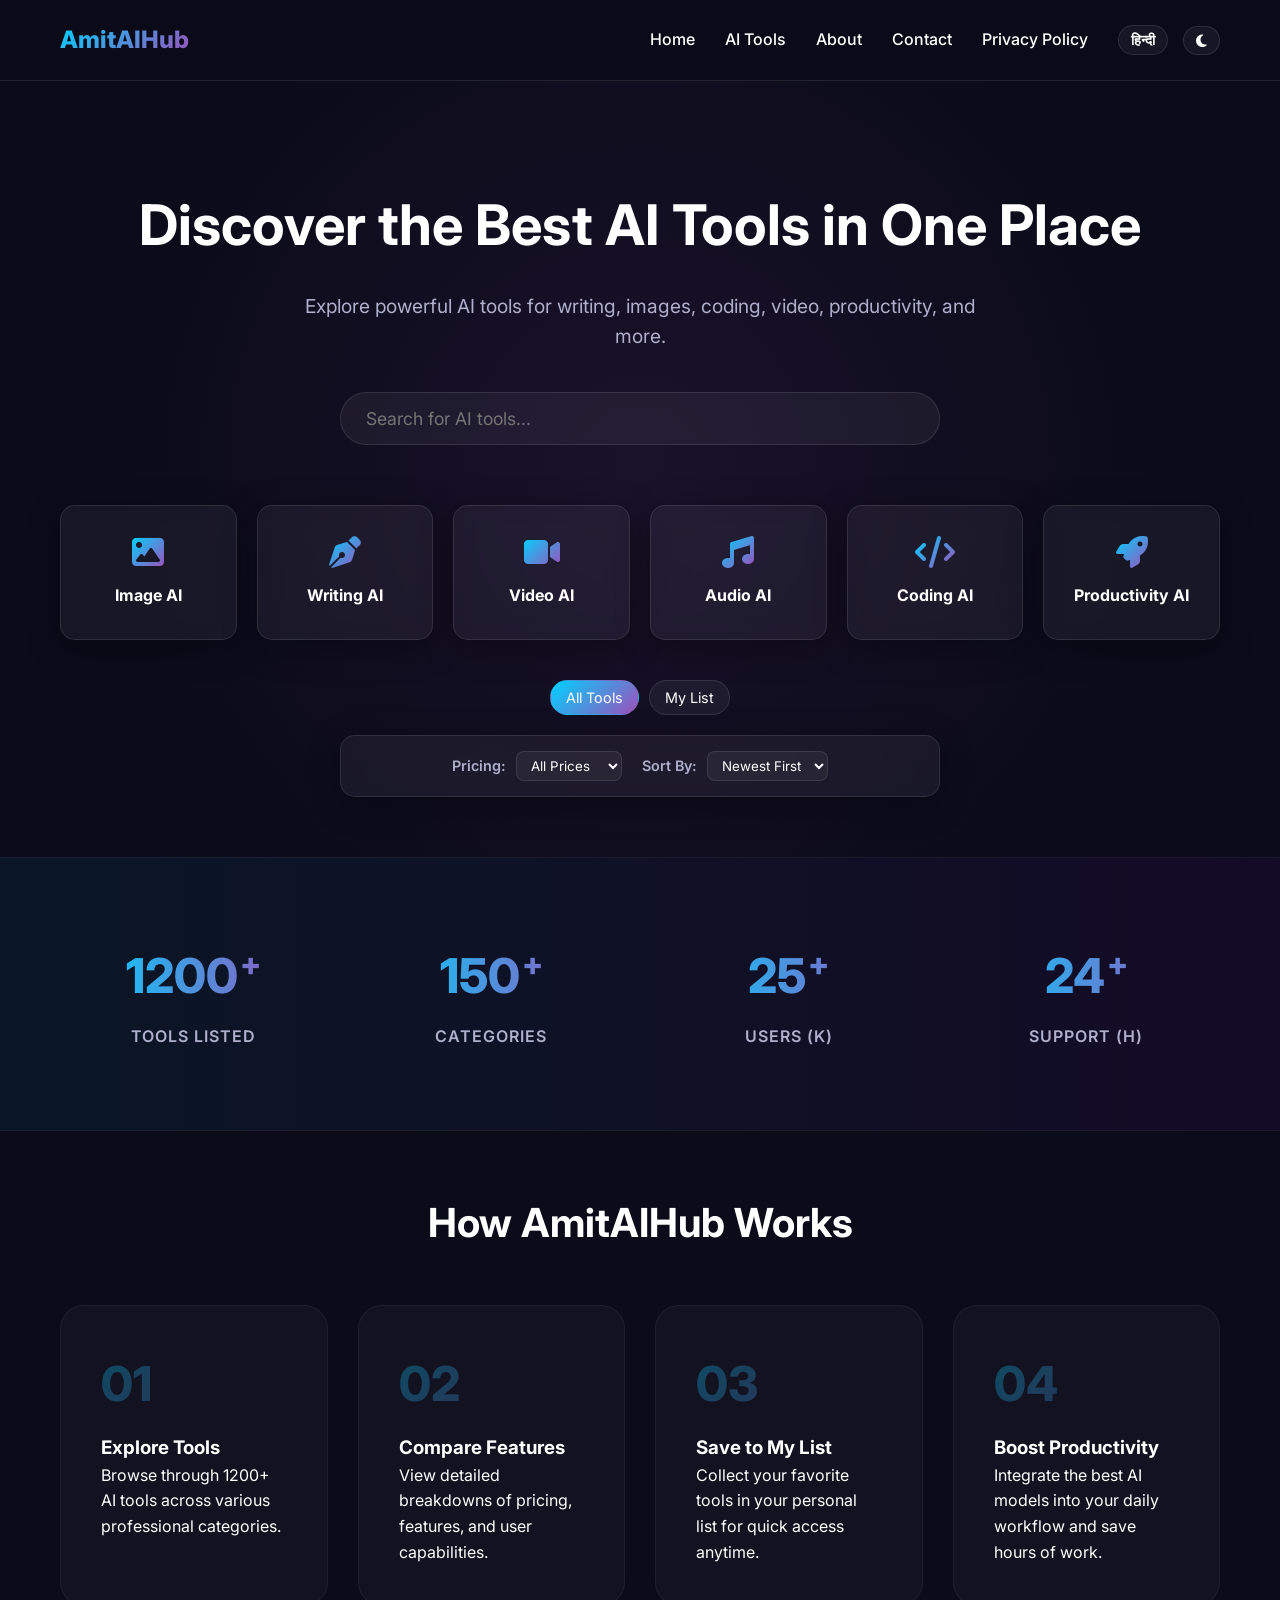
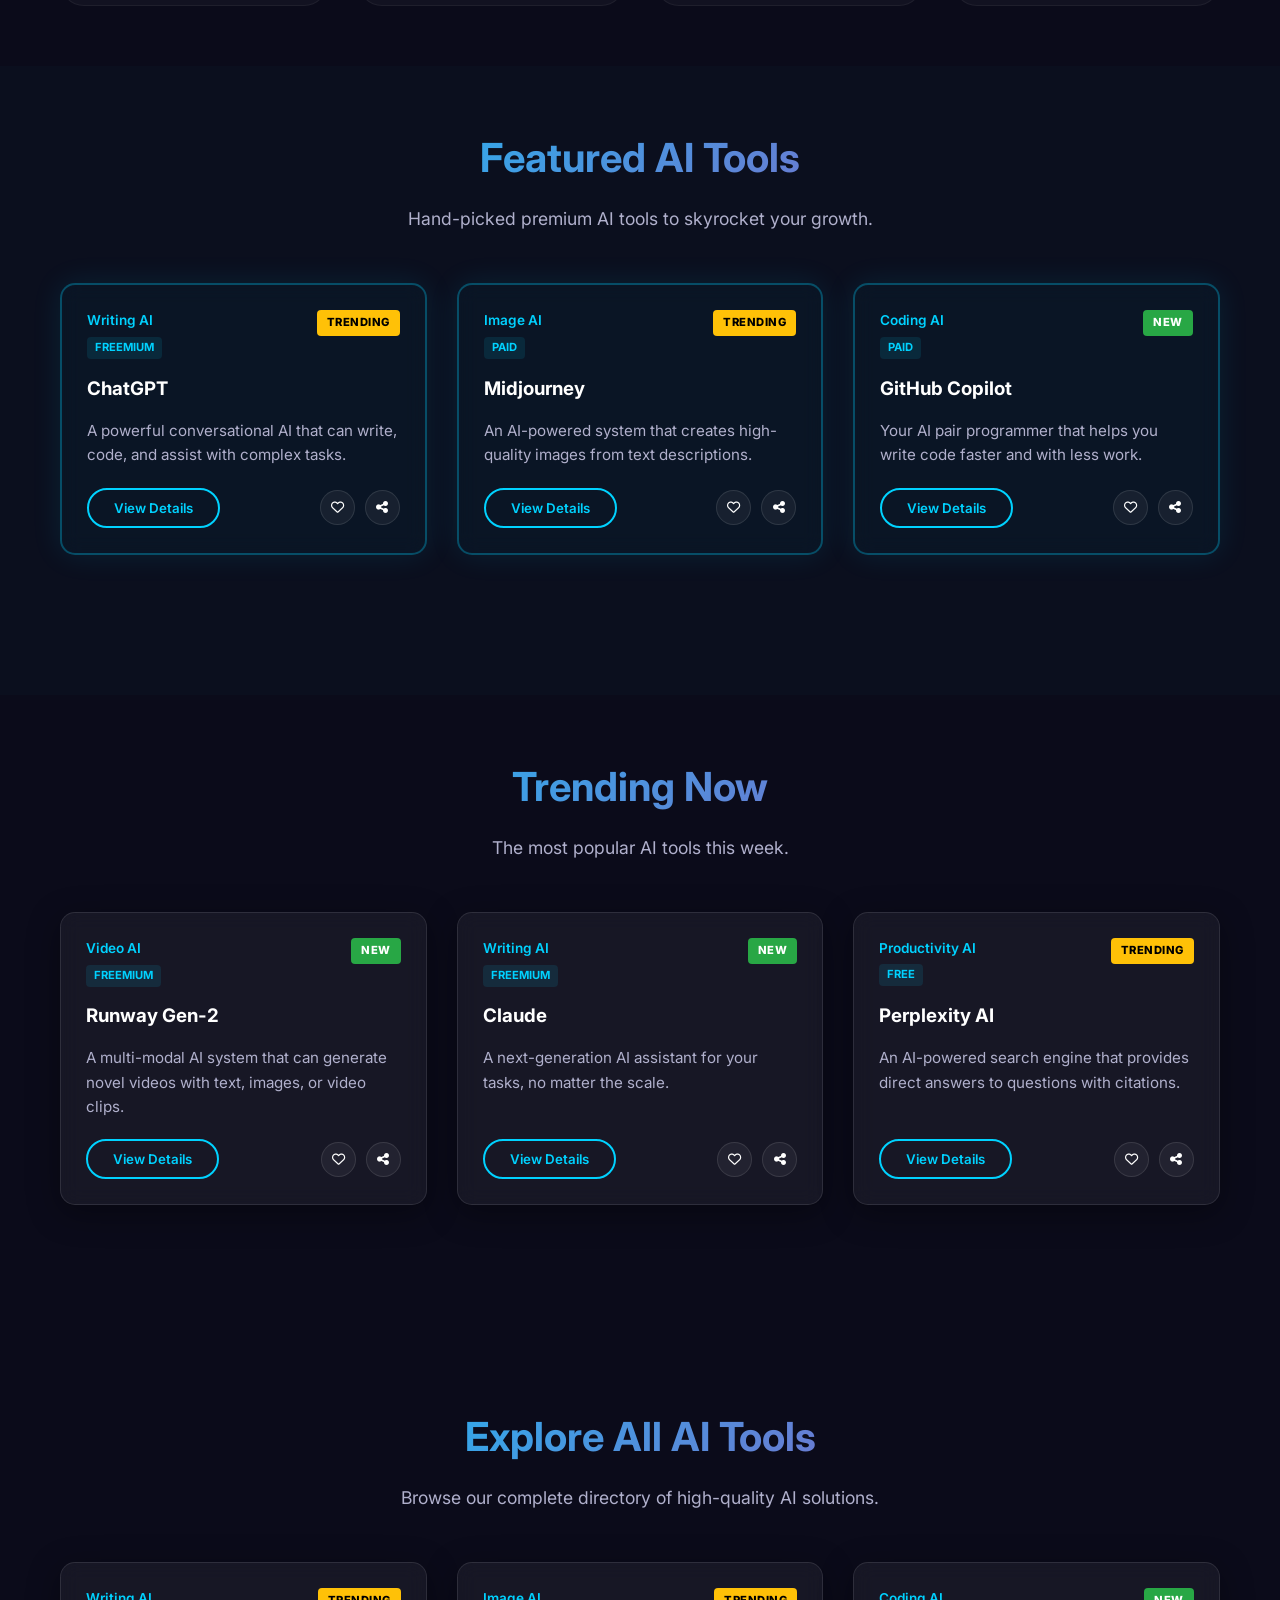
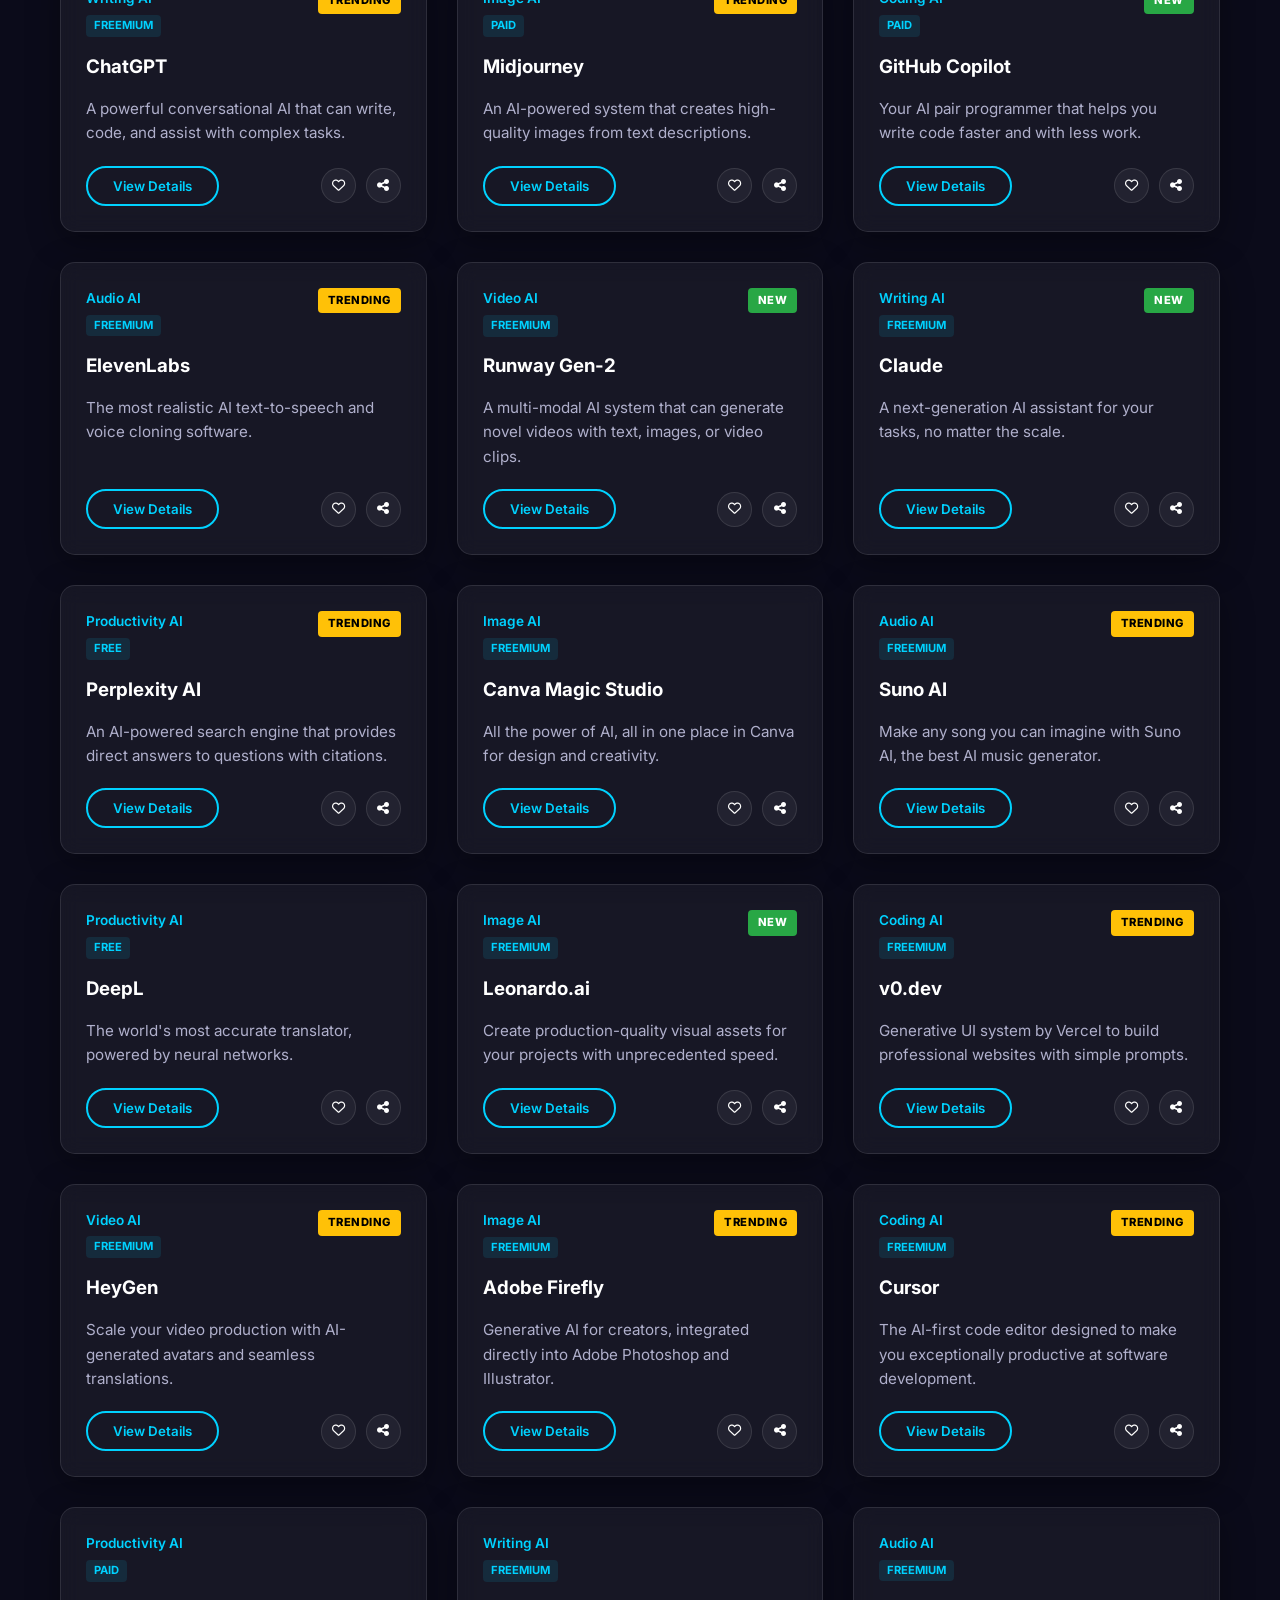
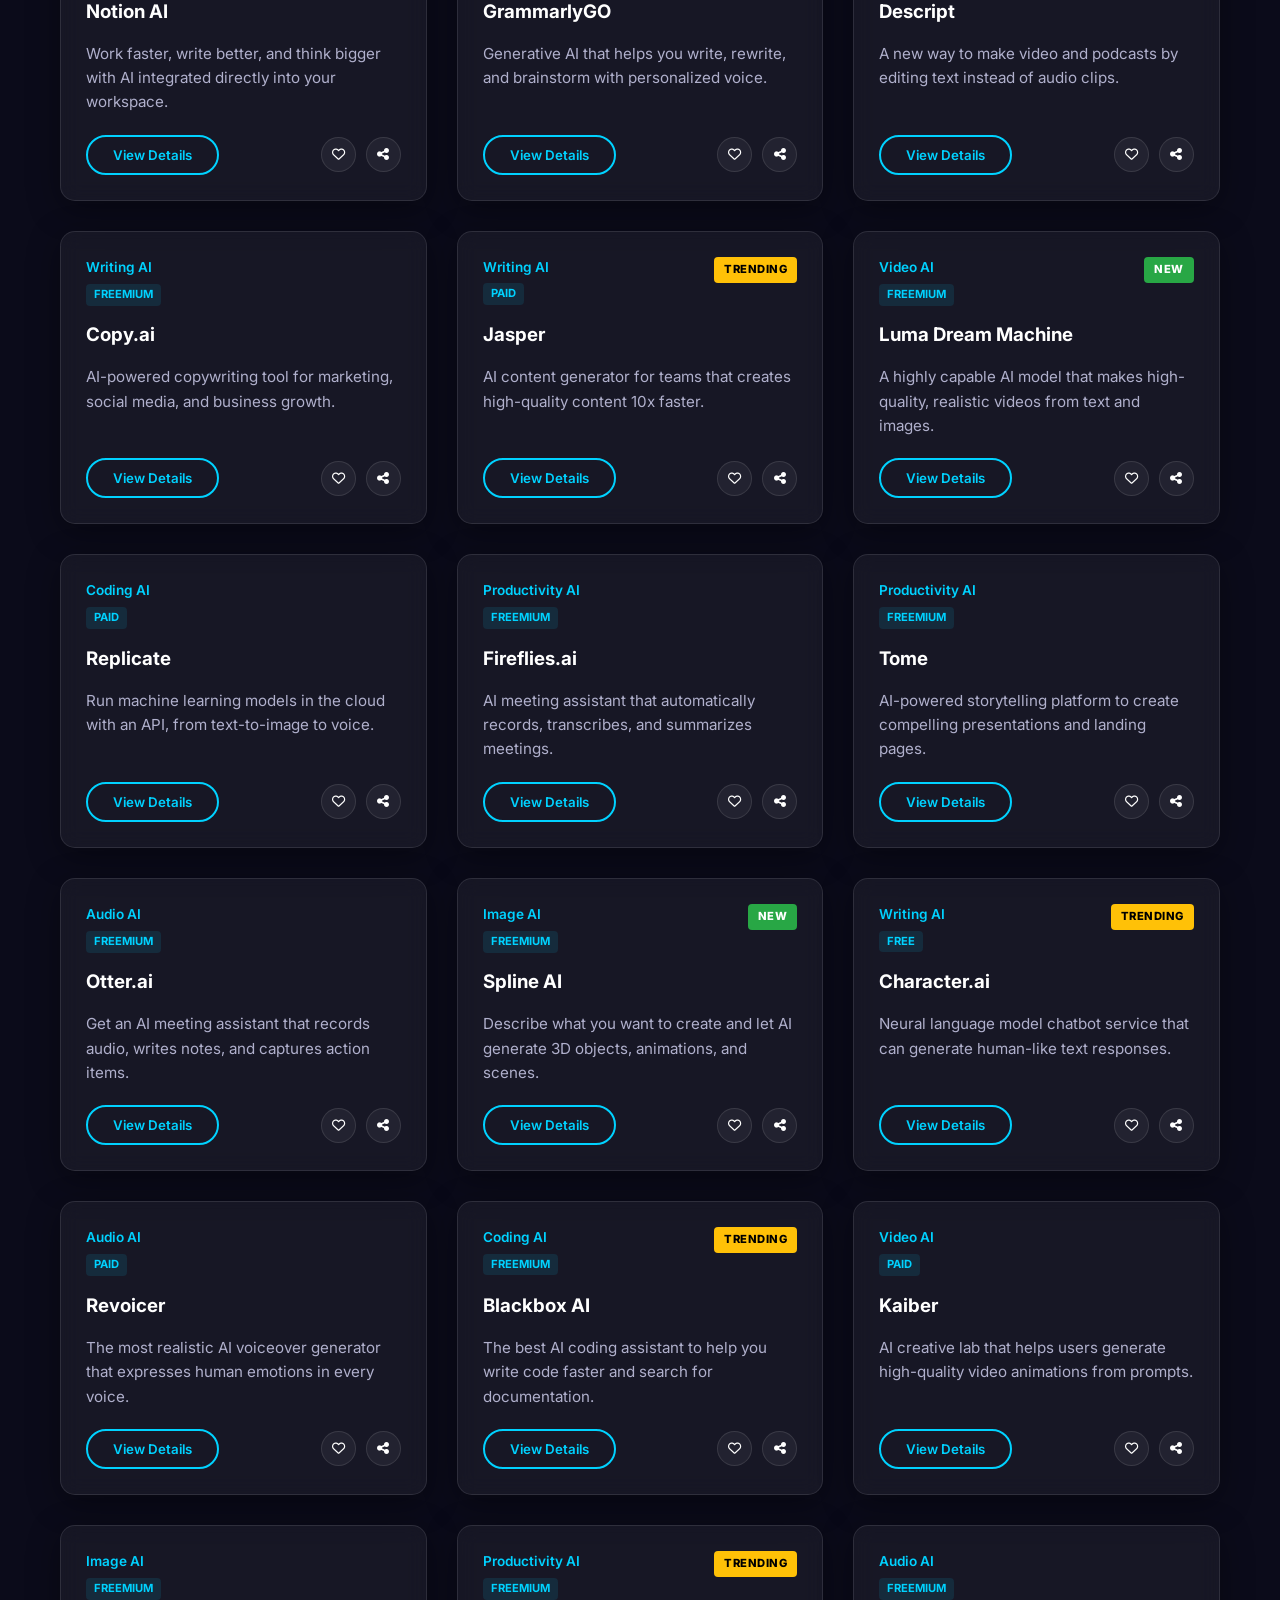
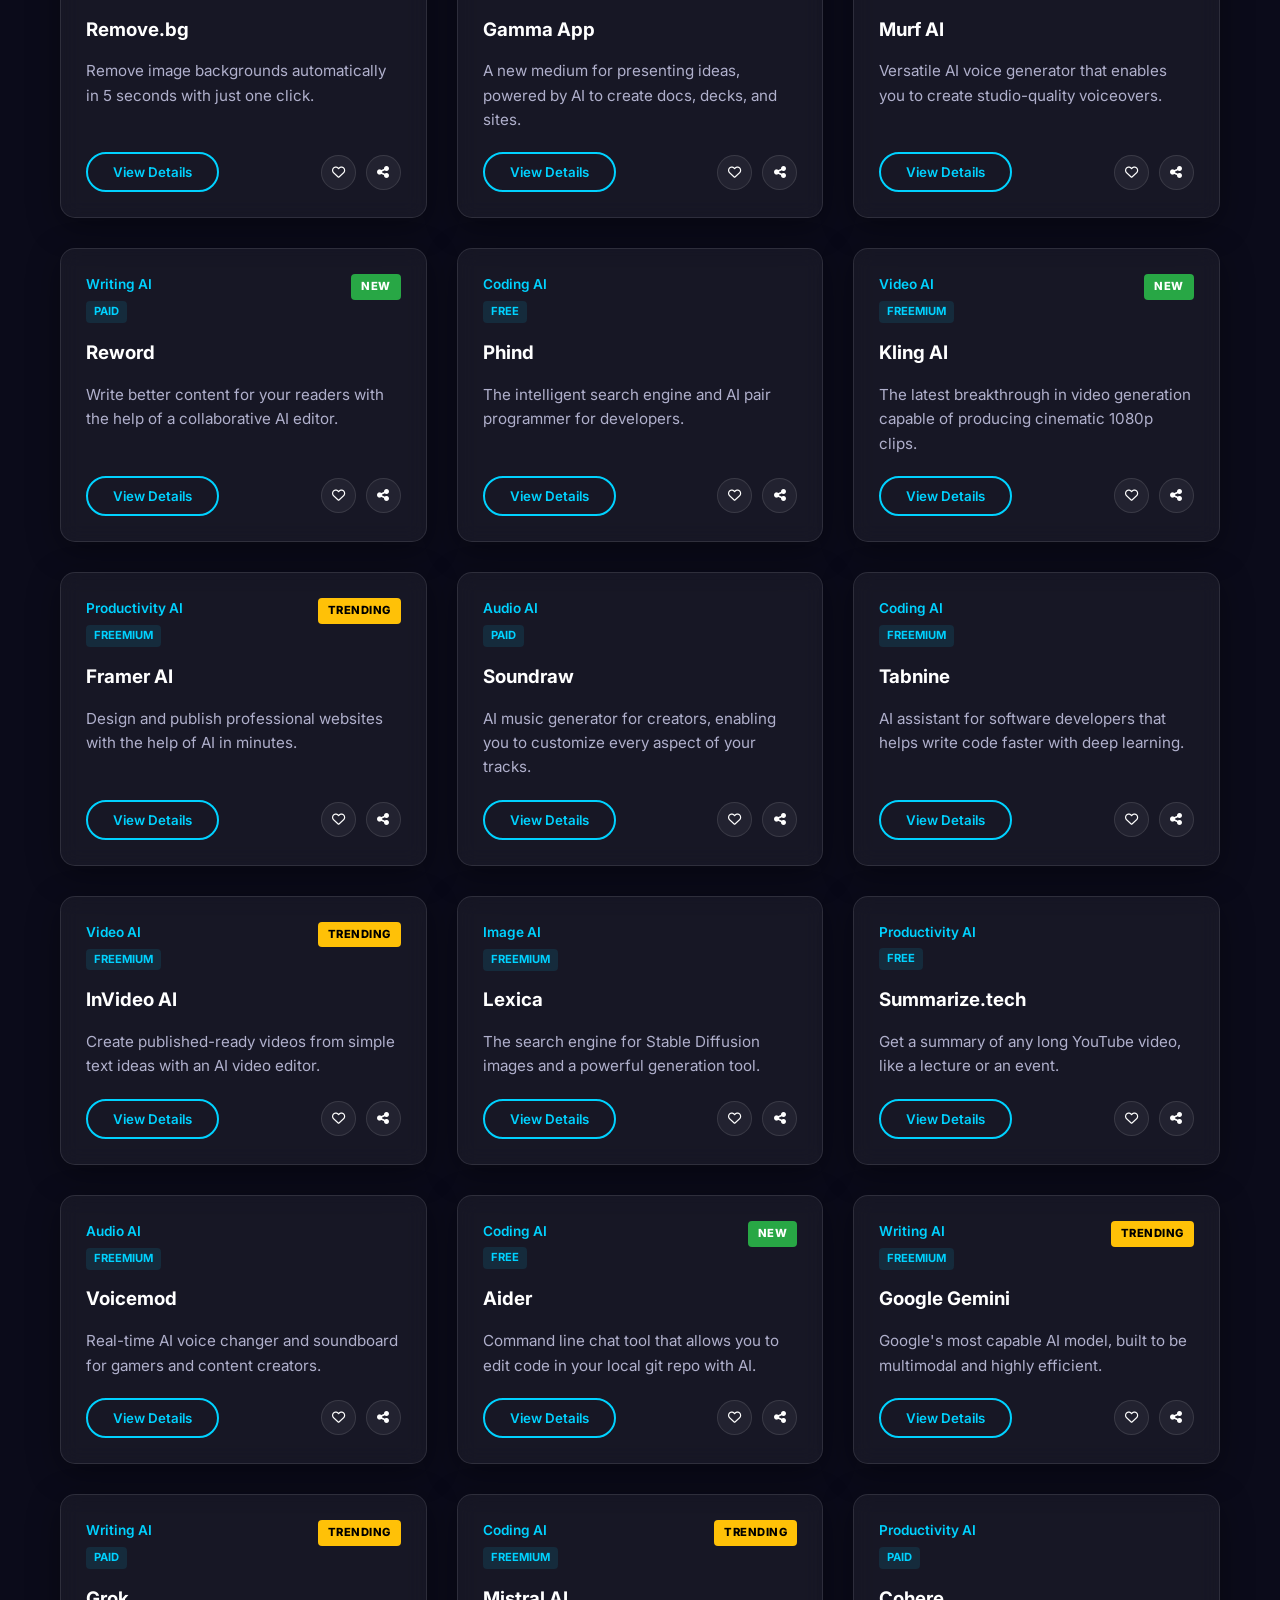
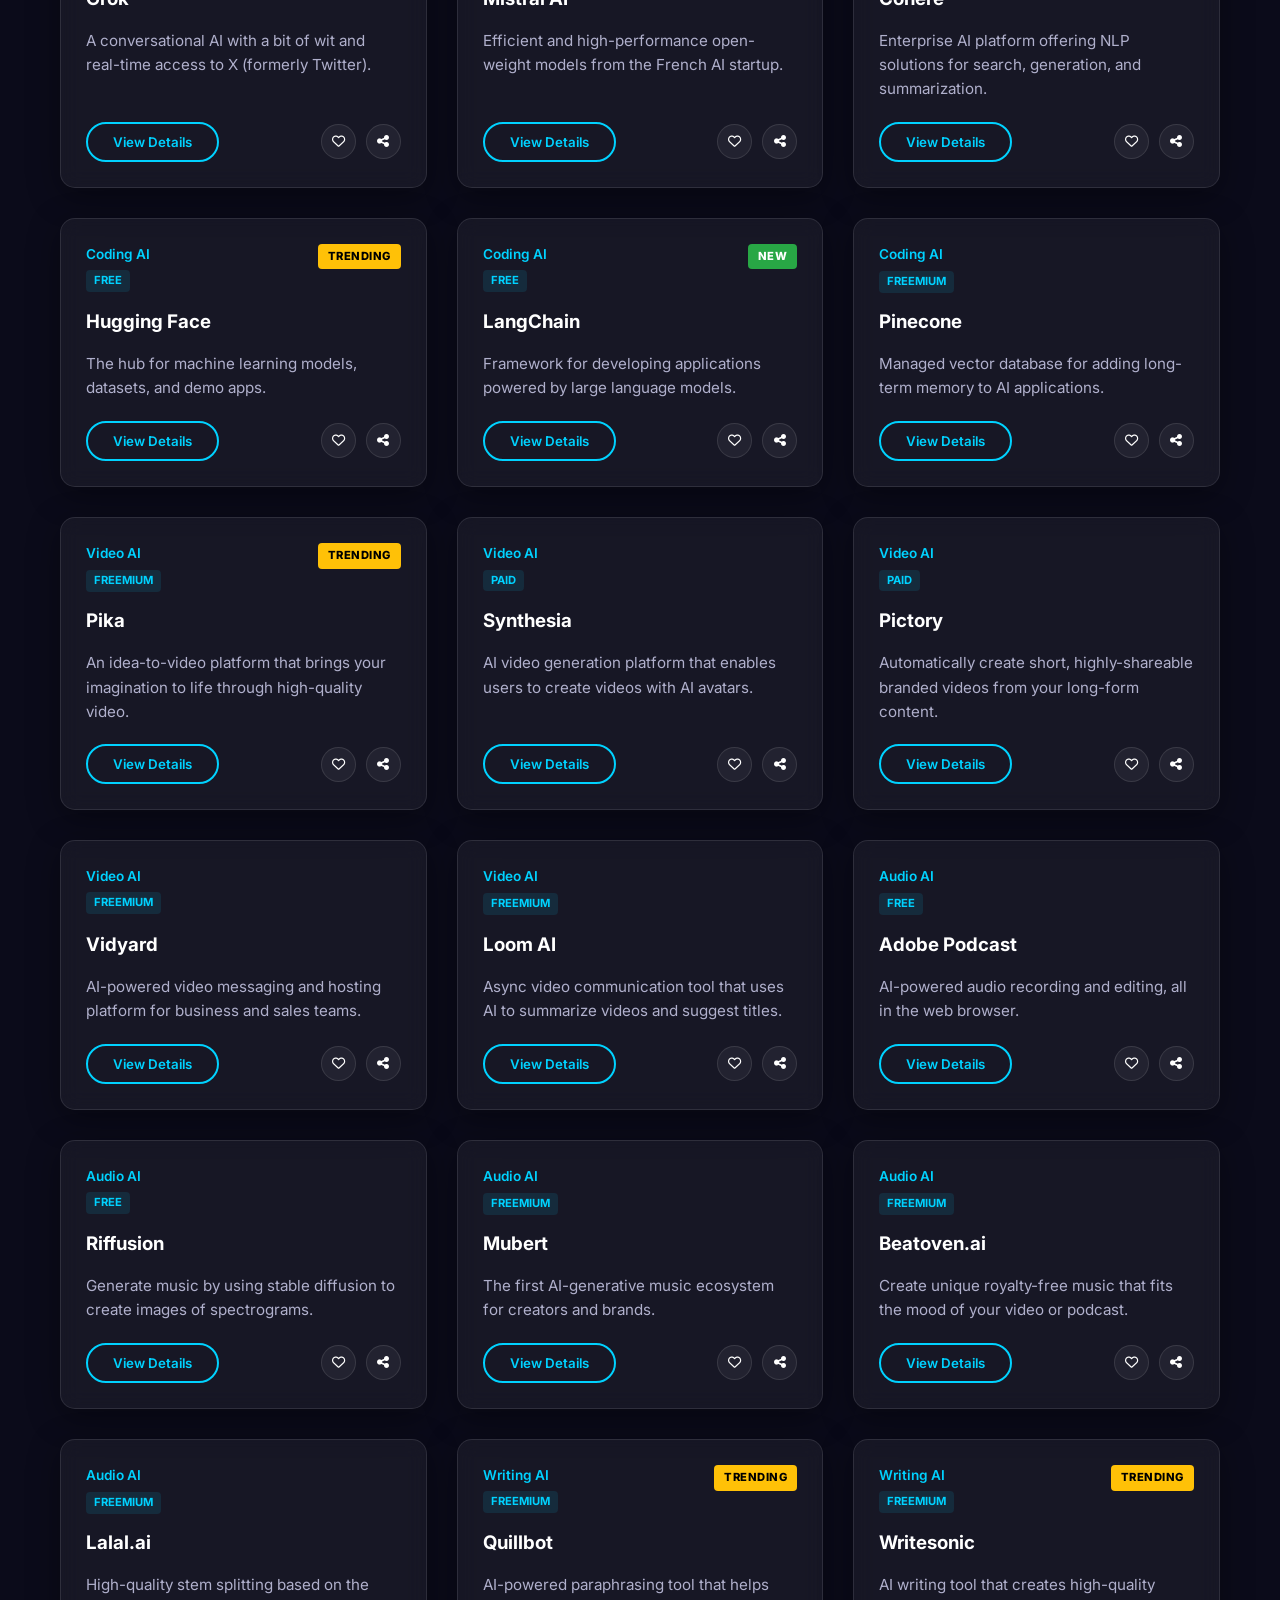
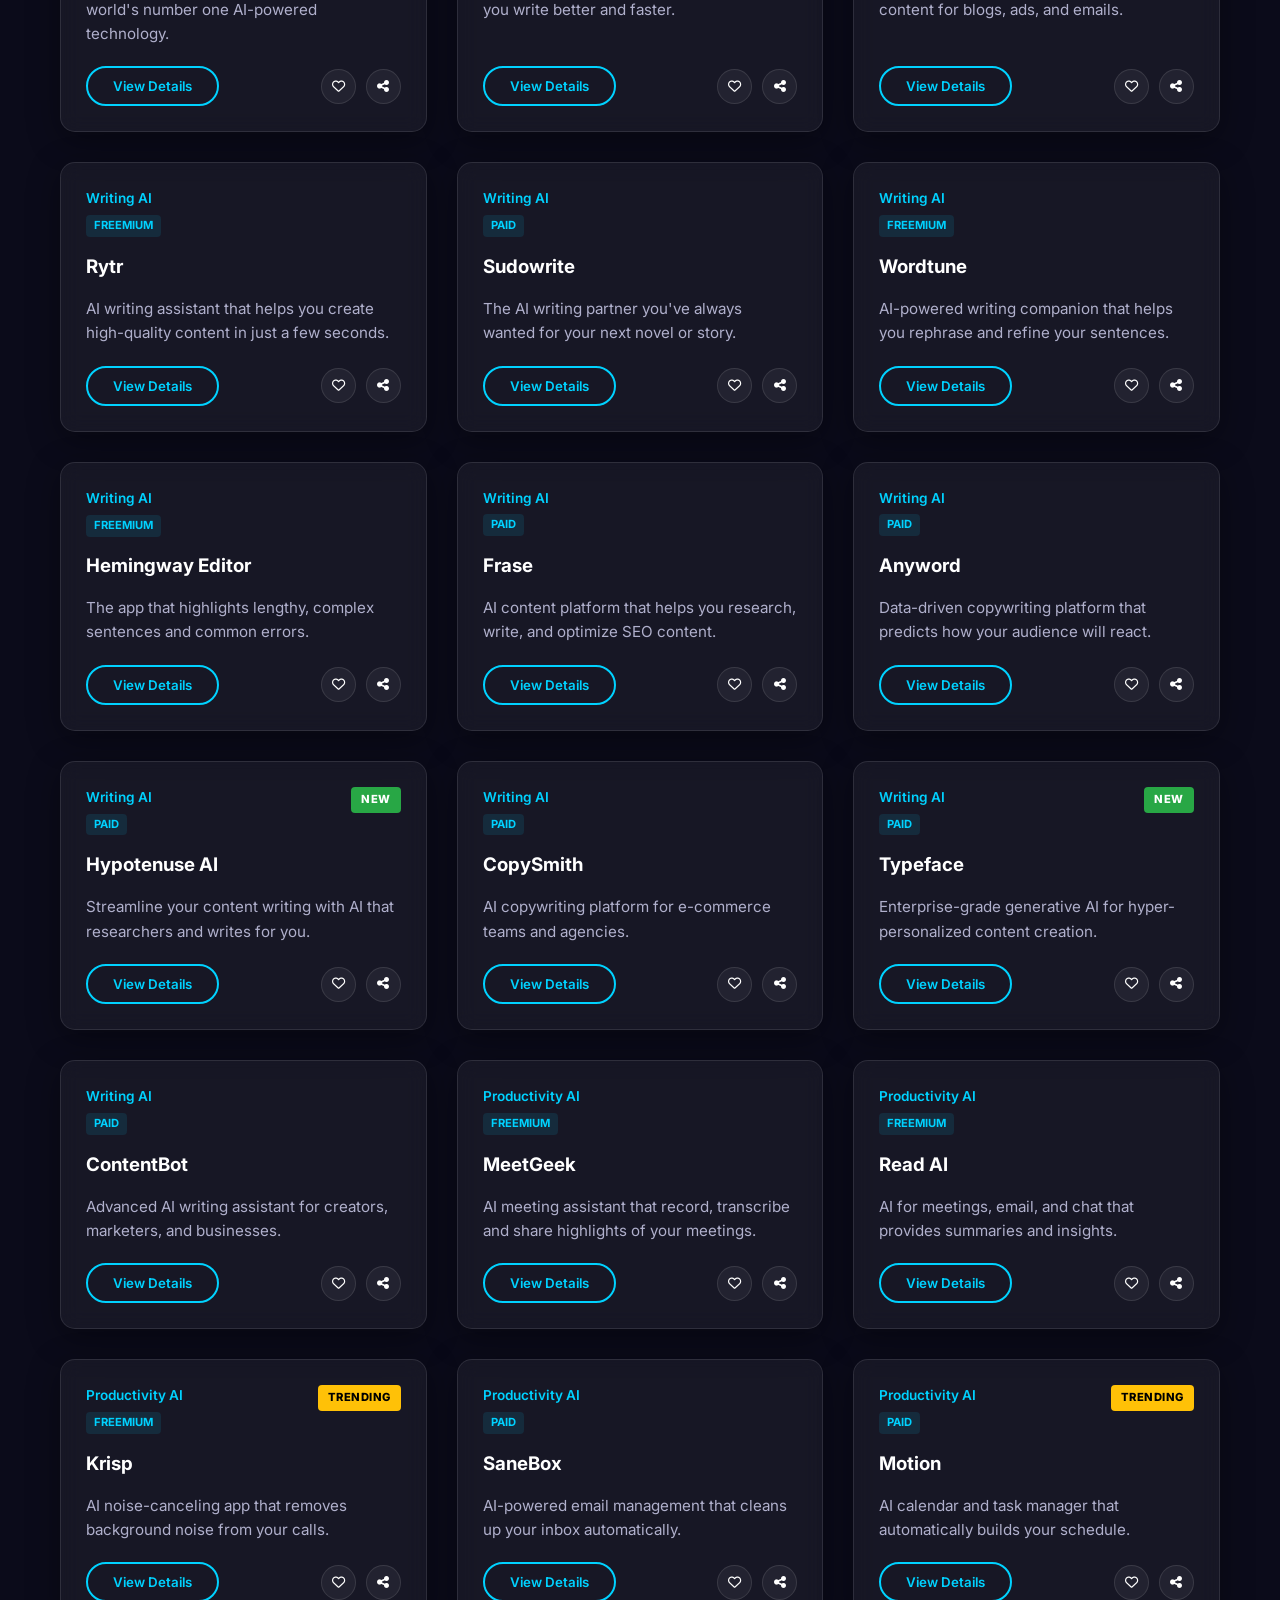
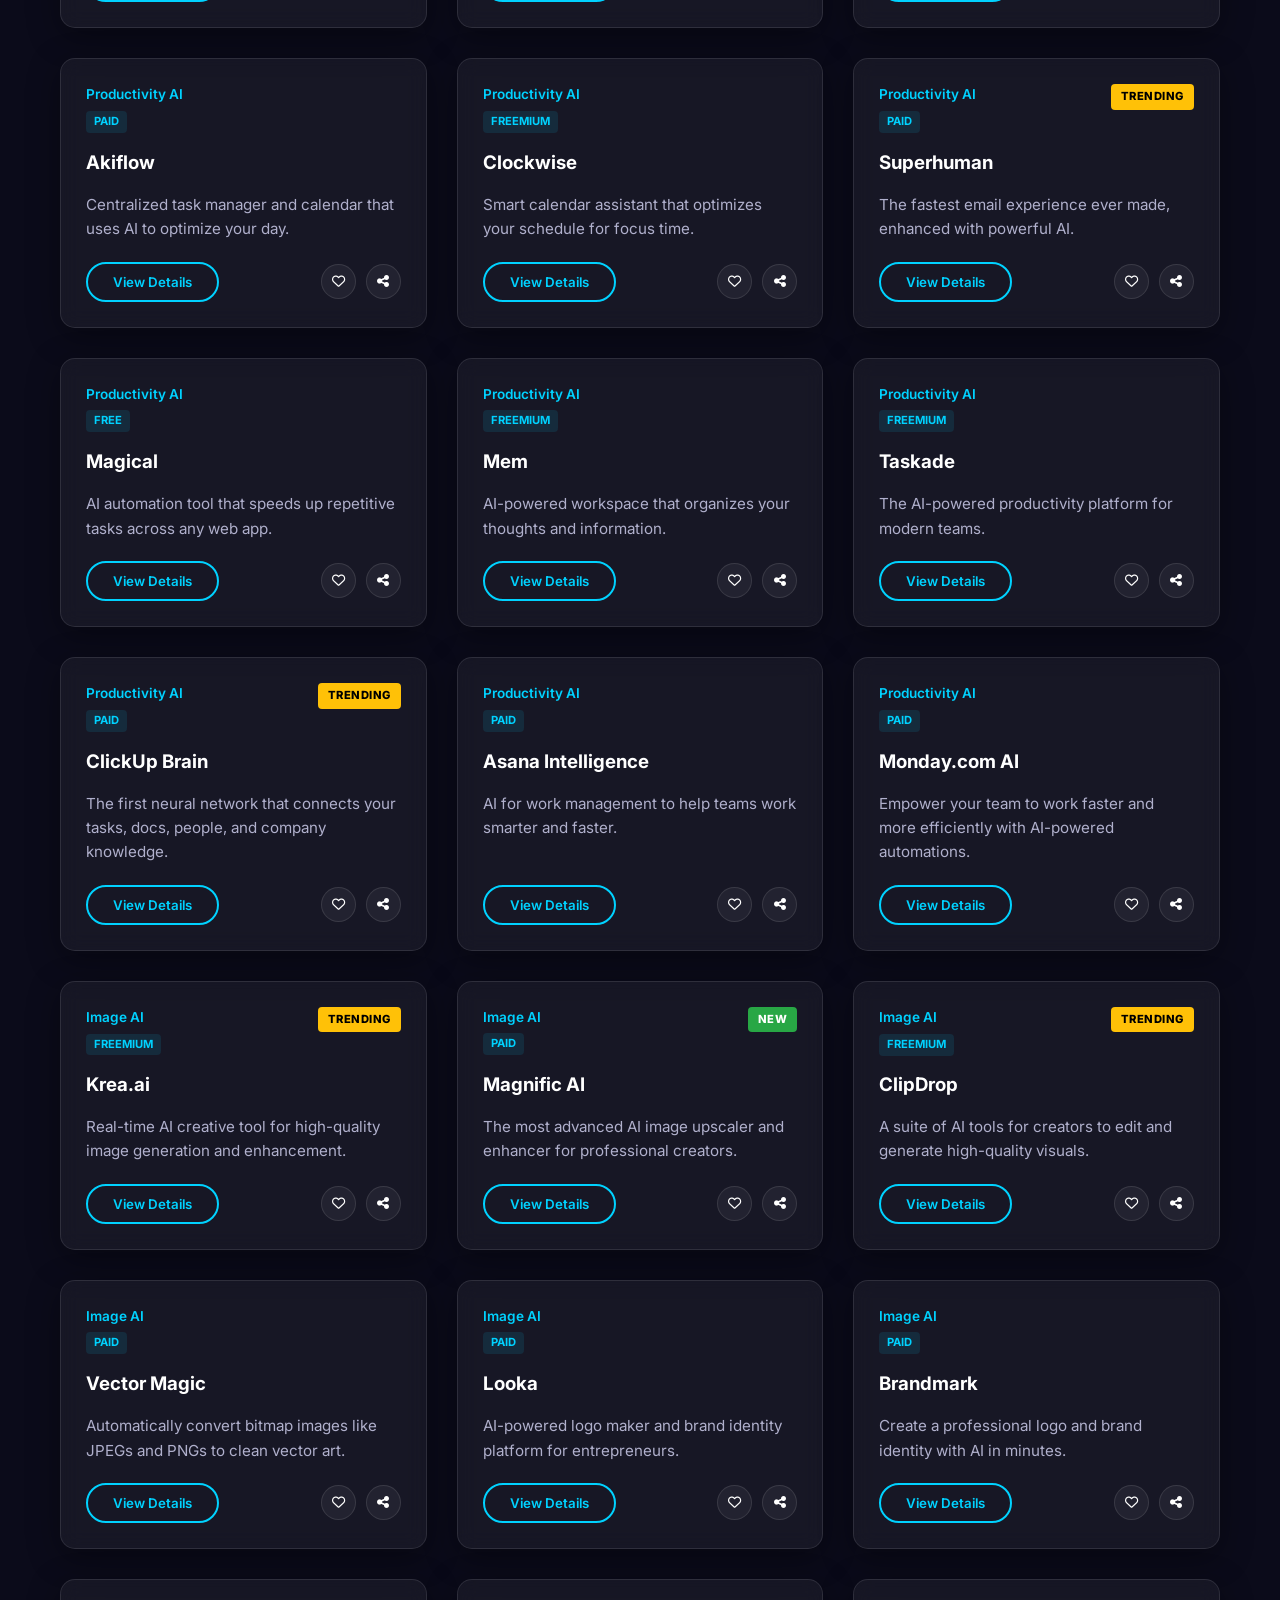
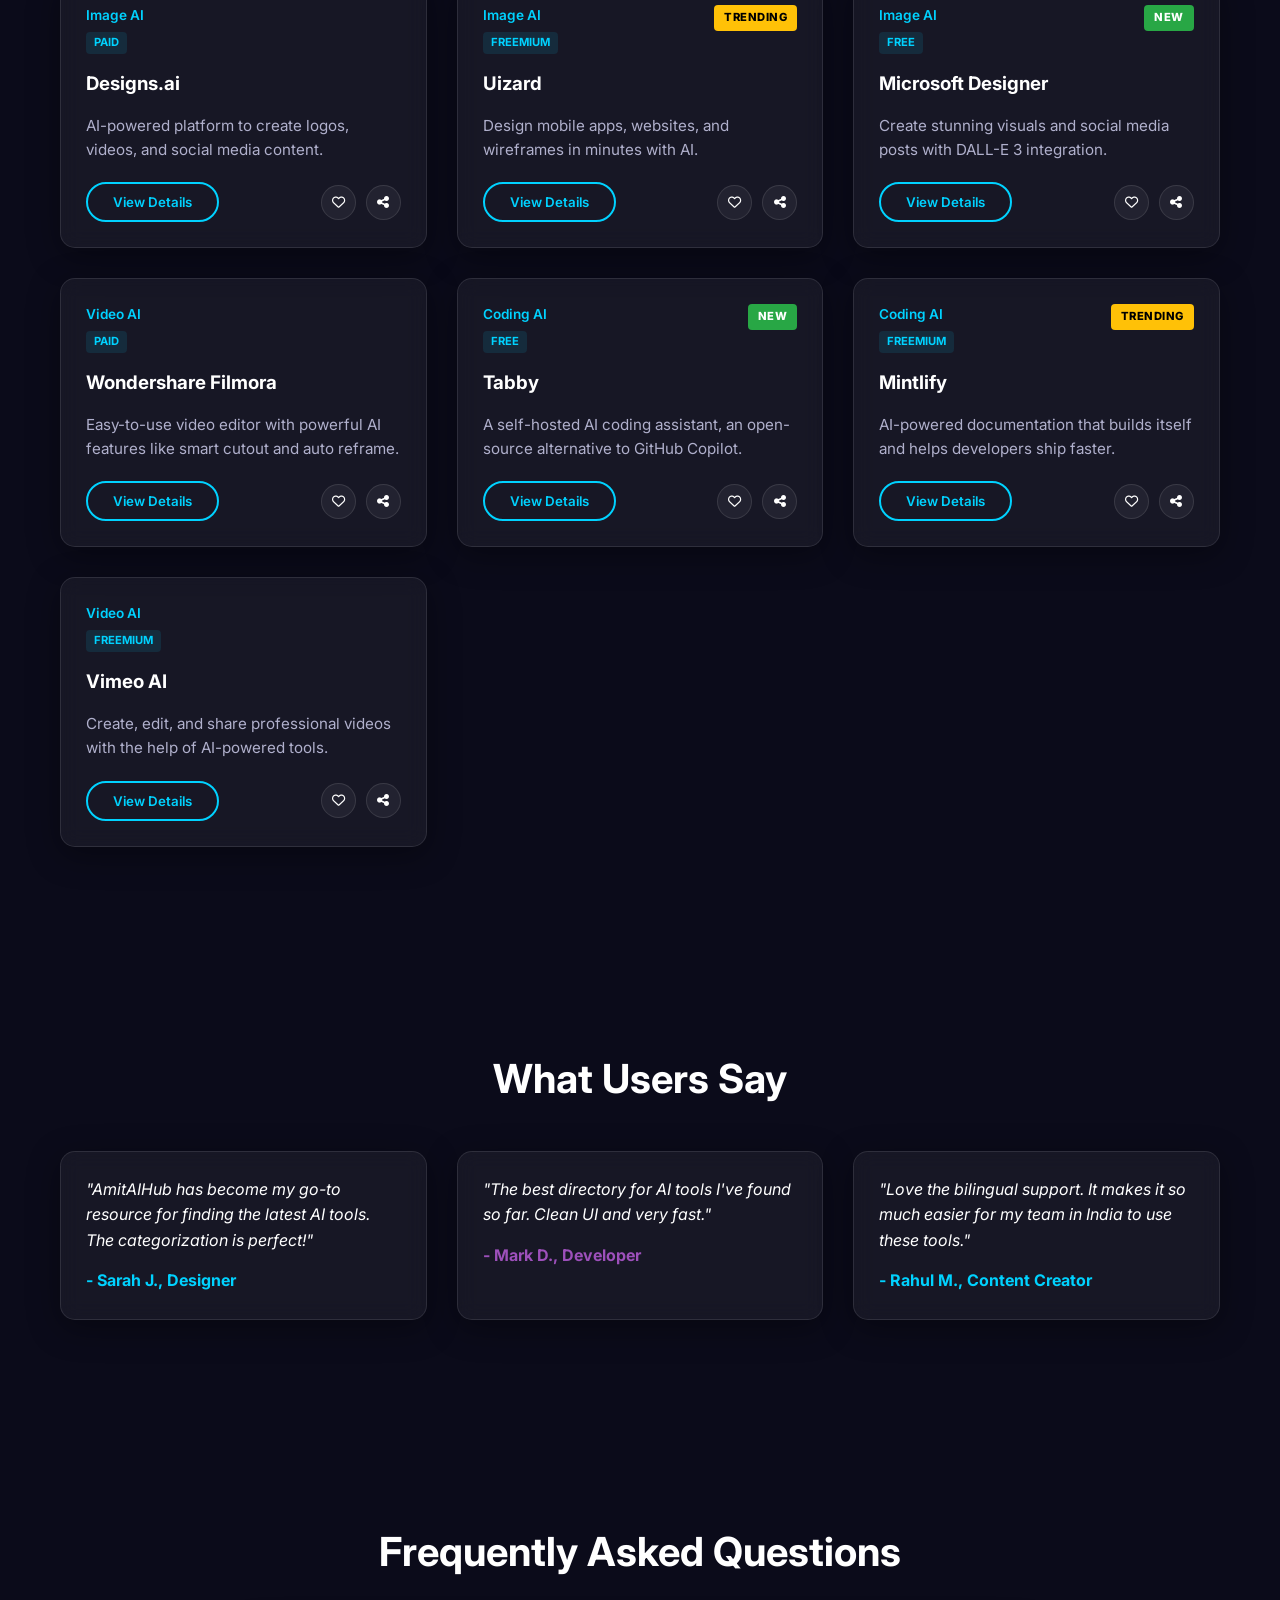
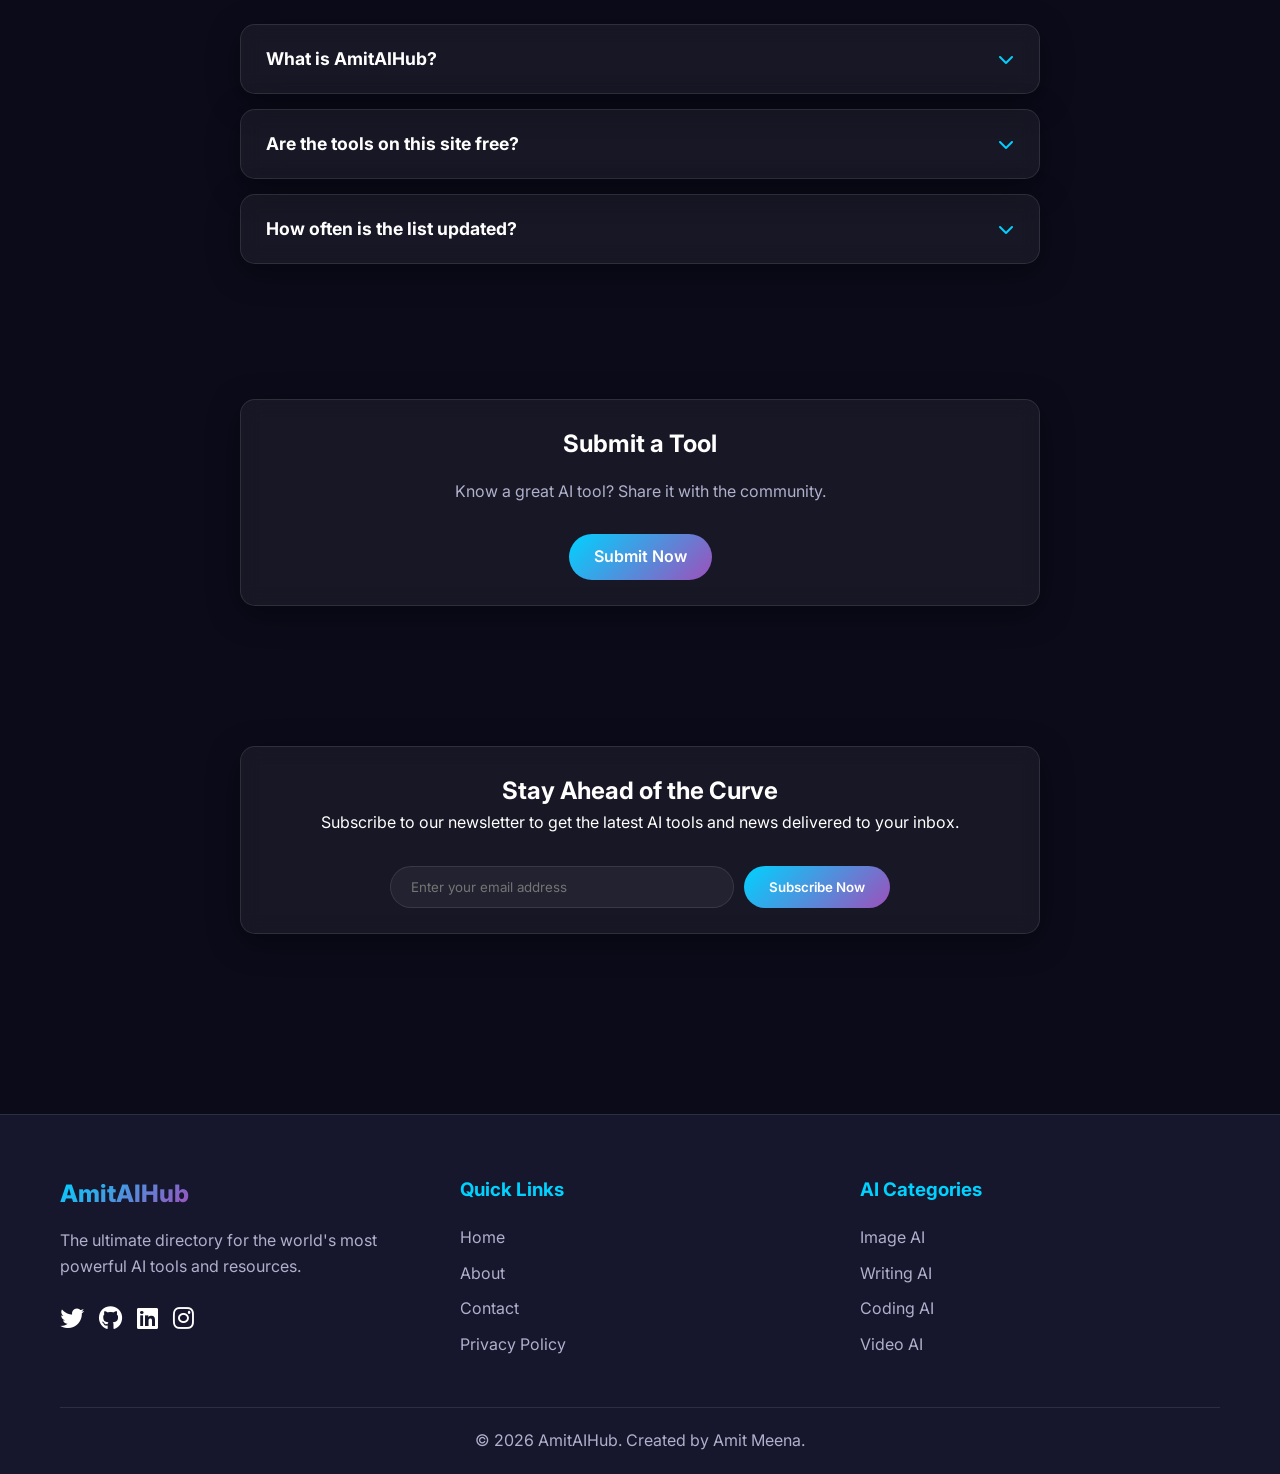
==== commit 27d6038d: "Enhance AmitAIHub: Add Featured/Trending sections, detailed tool info, and mobile PWA improvements -" ====
--- a/index.html
+++ b/index.html
@@ -64,15 +64,36 @@
                     <input type="text" id="toolSearch" placeholder="Search for AI tools..." data-i18n="search-placeholder">
                 </div>
 
+                <div class="categories-grid" id="categoryCards">
+                    <div class="category-card glass-card" data-category="image">
+                        <i class="fas fa-image"></i>
+                        <h3 data-i18n="cat-image">Image AI</h3>
+                    </div>
+                    <div class="category-card glass-card" data-category="writing">
+                        <i class="fas fa-pen-nib"></i>
+                        <h3 data-i18n="cat-writing">Writing AI</h3>
+                    </div>
+                    <div class="category-card glass-card" data-category="video">
+                        <i class="fas fa-video"></i>
+                        <h3 data-i18n="cat-video">Video AI</h3>
+                    </div>
+                    <div class="category-card glass-card" data-category="audio">
+                        <i class="fas fa-music"></i>
+                        <h3 data-i18n="cat-audio">Audio AI</h3>
+                    </div>
+                    <div class="category-card glass-card" data-category="coding">
+                        <i class="fas fa-code"></i>
+                        <h3 data-i18n="cat-coding">Coding AI</h3>
+                    </div>
+                    <div class="category-card glass-card" data-category="productivity">
+                        <i class="fas fa-rocket"></i>
+                        <h3 data-i18n="cat-productivity">Productivity AI</h3>
+                    </div>
+                </div>
+
                 <div class="categories">
                     <button class="category-btn active" data-category="all" data-i18n="cat-all">All Tools</button>
                     <button class="category-btn" data-category="favorites" data-i18n="cat-favorites"><i class="fas fa-heart"></i> My List</button>
-                    <button class="category-btn" data-category="image" data-i18n="cat-image">Image AI</button>
-                    <button class="category-btn" data-category="writing" data-i18n="cat-writing">Writing AI</button>
-                    <button class="category-btn" data-category="video" data-i18n="cat-video">Video AI</button>
-                    <button class="category-btn" data-category="audio" data-i18n="cat-audio">Audio AI</button>
-                    <button class="category-btn" data-category="coding" data-i18n="cat-coding">Coding AI</button>
-                    <button class="category-btn" data-category="productivity" data-i18n="cat-productivity">Productivity AI</button>
                 </div>
 
                 <div class="advanced-filters glass-card">
@@ -151,9 +172,39 @@
             </div>
         </section>
 
-        <!-- Tool Grid Section -->
+        <!-- Featured Tools Section -->
+        <section class="section-content" id="featured-section" style="background: rgba(0, 210, 255, 0.02);">
+            <div class="container">
+                <div class="section-header">
+                    <h2 data-i18n="featured-h2">Featured AI Tools</h2>
+                    <p data-i18n="featured-p">Hand-picked premium AI tools to skyrocket your growth.</p>
+                </div>
+                <div class="tool-grid" id="featuredGrid">
+                    <!-- Featured tools will be injected -->
+                </div>
+            </div>
+        </section>
+
+        <!-- Trending Tools Section -->
+        <section class="section-content" id="trending-section">
+            <div class="container">
+                <div class="section-header">
+                    <h2 data-i18n="trending-h2">Trending Now</h2>
+                    <p data-i18n="trending-p">The most popular AI tools this week.</p>
+                </div>
+                <div class="tool-grid" id="trendingGrid">
+                    <!-- Trending tools will be injected -->
+                </div>
+            </div>
+        </section>
+
+        <!-- All Tools Section -->
         <section class="section-content" id="tools">
             <div class="container">
+                <div class="section-header">
+                    <h2 data-i18n="all-tools-h2">Explore All AI Tools</h2>
+                    <p data-i18n="all-tools-p">Browse our complete directory of high-quality AI solutions.</p>
+                </div>
                 <div class="tool-grid" id="toolGrid">
                     <!-- Tools will be injected by JavaScript -->
                 </div>
@@ -262,6 +313,12 @@
             <button class="btn btn-primary close-success" style="margin-top: 20px;">Close</button>
         </div>
     </div>
+
+    <!-- Floating Install Button for Mobile -->
+    <button id="mobileInstallBtn" class="floating-install-btn" style="display: none;">
+        <i class="fas fa-download"></i>
+        <span data-i18n="nav-install">Install App</span>
+    </button>
 
     <!-- Back to Top Button -->
     <button id="backToTop" class="back-to-top" title="Go to top">
--- a/style.css
+++ b/style.css
@@ -1,123 +1,1057 @@
 :root {
-    --bg-gradient: linear-gradient(135deg, #667eea 0%, #764ba2 100%);
-    --glass-bg: rgba(255, 255, 255, 0.1);
-    --glass-border: rgba(255, 255, 255, 0.2);
-    --text-primary: #ffffff;
-    --text-secondary: #e2e8f0;
-    --accent: #60a5fa;
-}
-
-[data-theme="dark"] {
-    --bg-gradient: linear-gradient(135deg, #0f172a 0%, #1e1b4b 100%);
-    --glass-bg: rgba(0, 0, 0, 0.3);
+    /* Dark Theme (Default) */
+    --primary-bg-rgb: 11, 11, 26;
+    --primary-bg: rgb(var(--primary-bg-rgb));
+    --secondary-bg: #16162d;
+    --accent-blue-rgb: 0, 210, 255;
+    --accent-blue: rgb(var(--accent-blue-rgb));
+    --accent-purple: #9d50bb;
+    --text-main: #ffffff;
+    --text-muted: #b0b0cc;
+    --glass-bg: rgba(255, 255, 255, 0.05);
     --glass-border: rgba(255, 255, 255, 0.1);
-    --text-primary: #f8fafc;
-    --text-secondary: #94a3b8;
+    --card-shadow: 0 8px 32px 0 rgba(0, 0, 0, 0.37);
+    --neon-gradient: linear-gradient(135deg, var(--accent-blue), var(--accent-purple));
+    --transition: all 0.3s ease;
+}
+
+[data-theme="light"] {
+    --primary-bg-rgb: 248, 249, 250;
+    --primary-bg: rgb(var(--primary-bg-rgb));
+    --secondary-bg: #ffffff;
+    --accent-blue-rgb: 0, 123, 255;
+    --accent-blue: rgb(var(--accent-blue-rgb));
+    --accent-purple: #6f42c1;
+    --text-main: #212529;
+    --text-muted: #6c757d;
+    --glass-bg: rgba(0, 0, 0, 0.05);
+    --glass-border: rgba(0, 0, 0, 0.1);
+    --card-shadow: 0 8px 32px 0 rgba(31, 38, 135, 0.15);
+}
+
+* {
+    margin: 0;
+    padding: 0;
+    box-sizing: border-box;
+    font-family: 'Inter', -apple-system, BlinkMacSystemFont, 'Segoe UI', Roboto, sans-serif;
+}
+
+html {
+    scroll-behavior: smooth;
 }
 
 body {
-    background: var(--bg-gradient);
-    color: var(--text-primary);
-    min-height: 100vh;
-    transition: background 0.3s ease, color 0.3s ease;
-}
-
-.glass {
+    background-color: var(--primary-bg);
+    color: var(--text-main);
+    line-height: 1.6;
+    transition: background-color 0.3s, color 0.3s;
+    overflow-x: hidden;
+}
+
+/* Animations */
+@keyframes fadeInUp {
+    from {
+        opacity: 0;
+        transform: translateY(20px);
+    }
+    to {
+        opacity: 1;
+        transform: translateY(0);
+    }
+}
+
+/* Utilities */
+.container {
+    max-width: 1200px;
+    margin: 0 auto;
+    padding: 0 20px;
+}
+
+.btn {
+    padding: 10px 25px;
+    border-radius: 50px;
+    border: none;
+    cursor: pointer;
+    font-weight: 600;
+    transition: var(--transition);
+    text-decoration: none;
+    display: inline-block;
+}
+
+.btn-primary {
+    background: var(--neon-gradient);
+    color: white;
+}
+
+.btn-primary:hover {
+    box-shadow: 0 0 15px var(--accent-blue);
+    transform: translateY(-2px);
+}
+
+/* Modal Styles */
+.modal {
+    display: none;
+    position: fixed;
+    z-index: 2000;
+    left: 0;
+    top: 0;
+    width: 100%;
+    height: 100%;
+    background-color: rgba(0, 0, 0, 0.8);
+    backdrop-filter: blur(8px);
+    overflow-y: auto;
+    padding: 20px;
+}
+
+.modal-content {
+    margin: 5% auto;
+    width: 90%;
+    max-width: 700px;
+    position: relative;
+    padding: 40px;
+    animation: modalSlide 0.3s ease;
+}
+
+@keyframes modalSlide {
+    from { transform: translateY(-50px); opacity: 0; }
+    to { transform: translateY(0); opacity: 1; }
+}
+
+.close-modal {
+    position: absolute;
+    right: 20px;
+    top: 15px;
+    font-size: 28px;
+    font-weight: bold;
+    color: var(--text-muted);
+    cursor: pointer;
+    transition: 0.3s;
+}
+
+.close-modal:hover {
+    color: var(--accent-blue);
+}
+
+.modal-header {
+    margin-bottom: 25px;
+    border-bottom: 1px solid rgba(255, 255, 255, 0.1);
+    padding-bottom: 20px;
+}
+
+.modal-header h2 {
+    font-size: 2rem;
+    margin-bottom: 10px;
+    background: linear-gradient(to right, var(--accent-blue), var(--accent-purple));
+    -webkit-background-clip: text;
+    -webkit-text-fill-color: transparent;
+}
+
+.modal-grid {
+    display: grid;
+    grid-template-columns: 1fr 1fr;
+    gap: 20px;
+    margin-bottom: 30px;
+}
+
+.modal-info-item h4 {
+    color: var(--accent-blue);
+    margin-bottom: 5px;
+    font-size: 0.9rem;
+    text-transform: uppercase;
+}
+
+.modal-description {
+    line-height: 1.8;
+    margin-bottom: 30px;
+    color: var(--text-muted);
+}
+
+.modal-features {
+    margin-bottom: 30px;
+}
+
+.modal-features h3 {
+    margin-bottom: 15px;
+    font-size: 1.2rem;
+}
+
+.modal-features ul {
+    list-style: none;
+}
+
+.modal-features li {
+    margin-bottom: 10px;
+    display: flex;
+    align-items: center;
+    gap: 10px;
+}
+
+.modal-features li i {
+    color: var(--accent-blue);
+}
+
+@media (max-width: 600px) {
+    .modal-grid {
+        grid-template-columns: 1fr;
+    }
+    .modal-content {
+        padding: 25px;
+    }
+}
+
+/* Stats Section */
+.stats-section {
+    padding: 60px 0;
+    background: linear-gradient(to right, rgba(0, 242, 255, 0.05), rgba(188, 19, 254, 0.05));
+    border-top: 1px solid rgba(255, 255, 255, 0.05);
+    border-bottom: 1px solid rgba(255, 255, 255, 0.05);
+}
+
+.stats-grid {
+    display: grid;
+    grid-template-columns: repeat(auto-fit, minmax(200px, 1fr));
+    gap: 30px;
+    text-align: center;
+}
+
+.workflow-steps {
+    display: grid;
+    grid-template-columns: repeat(auto-fit, minmax(250px, 1fr));
+    gap: 30px;
+}
+
+.workflow-step {
+    padding: 40px;
+    background: rgba(255, 255, 255, 0.03);
+    border: 1px solid rgba(255, 255, 255, 0.05);
+    border-radius: 24px;
+    position: relative;
+    transition: 0.3s;
+}
+
+.workflow-step:hover {
+    background: rgba(255, 255, 255, 0.05);
+    border-color: var(--accent-blue);
+    transform: translateY(-5px);
+}
+
+.step-number {
+    font-size: 3rem;
+    font-weight: 800;
+    background: linear-gradient(135deg, var(--accent-blue), var(--accent-purple));
+    -webkit-background-clip: text;
+    -webkit-text-fill-color: transparent;
+    opacity: 0.3;
+    margin-bottom: 10px;
+}
+
+.stat-item {
+    padding: 20px;
+}
+
+.stat-number {
+    font-size: 3rem;
+    font-weight: 800;
+    margin-bottom: 10px;
+    background: linear-gradient(to right, var(--accent-blue), var(--accent-purple));
+    -webkit-background-clip: text;
+    -webkit-text-fill-color: transparent;
+    display: inline-block;
+}
+
+.stat-number::after {
+    content: '+';
+    font-size: 2rem;
+    vertical-align: top;
+    margin-left: 2px;
+}
+
+.stat-label {
+    font-size: 1rem;
+    font-weight: 600;
+    color: var(--text-muted);
+    text-transform: uppercase;
+    letter-spacing: 1px;
+}
+
+/* FAQ Accordion */
+.faq-item {
+    margin-bottom: 15px;
+    padding: 0 !important;
+    overflow: hidden;
+}
+
+.faq-question {
+    padding: 20px 25px;
+    display: flex;
+    justify-content: space-between;
+    align-items: center;
+    cursor: pointer;
+    transition: background 0.3s ease;
+}
+
+.faq-question:hover {
+    background: rgba(255, 255, 255, 0.03);
+}
+
+.faq-question h3 {
+    font-size: 1.1rem;
+    margin: 0;
+}
+
+.faq-question i {
+    transition: transform 0.3s ease;
+    color: var(--accent-blue);
+}
+
+.faq-answer {
+    max-height: 0;
+    overflow: hidden;
+    transition: max-height 0.3s ease-out, padding 0.3s ease;
+    background: rgba(0, 0, 0, 0.1);
+}
+
+.faq-item.active .faq-answer {
+    max-height: 200px;
+    padding: 20px 25px;
+    border-top: 1px solid rgba(255, 255, 255, 0.05);
+}
+
+.faq-item.active .faq-question i {
+    transform: rotate(180deg);
+}
+
+.btn-outline {
+    background: transparent;
+    border: 2px solid var(--accent-blue);
+    color: var(--accent-blue);
+}
+
+.btn-outline:hover {
+    background: var(--accent-blue);
+    color: white;
+}
+
+.glass-card {
     background: var(--glass-bg);
     backdrop-filter: blur(10px);
     -webkit-backdrop-filter: blur(10px);
     border: 1px solid var(--glass-border);
-    transition: transform 0.3s cubic-bezier(0.4, 0, 0.2, 1), background 0.3s ease;
-}
-
-.bg-home { background: var(--bg-gradient); }
-.bg-about { background: linear-gradient(135deg, #1a2a6c 0%, #b21f1f 50%, #fdbb2d 100%); }
-.bg-contact { background: linear-gradient(135deg, #0f2027 0%, #203a43 50%, #2c5364 100%); }
-.bg-privacy { background: linear-gradient(135deg, #2c3e50 0%, #000000 100%); }
-
-/* Custom Scrollbar */
-.custom-scrollbar::-webkit-scrollbar {
-    width: 5px;
-}
-.custom-scrollbar::-webkit-scrollbar-track {
-    background: rgba(0, 0, 0, 0.05);
-}
-.custom-scrollbar::-webkit-scrollbar-thumb {
-    background: var(--accent);
-    border-radius: 10px;
-}
-
-/* Batch List Items */
-.batch-item {
+    border-radius: 15px;
+    padding: 25px;
+    box-shadow: var(--card-shadow);
+    transition: var(--transition);
+}
+
+/* Navbar */
+header {
+    position: sticky;
+    top: 0;
+    z-index: 1000;
+    background: rgba(var(--primary-bg-rgb), 0.8);
+    backdrop-filter: blur(15px);
+    -webkit-backdrop-filter: blur(15px);
+    border-bottom: 1px solid var(--glass-border);
+}
+
+nav {
+    height: 80px;
+    display: flex;
+    justify-content: space-between;
+    align-items: center;
+}
+
+.logo {
+    font-size: 1.5rem;
+    font-weight: 800;
+    background: var(--neon-gradient);
+    -webkit-background-clip: text;
+    -webkit-text-fill-color: transparent;
+    text-decoration: none;
+}
+
+.nav-links {
+    display: flex;
+    gap: 30px;
+    align-items: center;
+}
+
+.nav-links a {
+    text-decoration: none;
+    color: var(--text-main);
+    font-weight: 500;
+    transition: var(--transition);
+}
+
+.nav-links a:hover {
+    color: var(--accent-blue);
+}
+
+.nav-actions {
+    display: flex;
+    align-items: center;
+    gap: 15px;
+}
+
+.theme-toggle, .lang-toggle {
+    background: var(--glass-bg);
+    border: 1px solid var(--glass-border);
+    color: var(--text-main);
+    cursor: pointer;
+    padding: 5px 12px;
+    border-radius: 20px;
+    font-size: 0.9rem;
+    font-weight: 600;
+    transition: var(--transition);
+}
+
+.theme-toggle:hover, .lang-toggle:hover {
+    background: var(--accent-blue);
+    color: white;
+}
+
+.mobile-menu-btn {
+    display: none;
+    font-size: 1.5rem;
+    background: none;
+    border: none;
+    color: var(--text-main);
+    cursor: pointer;
+}
+
+/* Footer */
+footer {
+    background: var(--secondary-bg);
+    padding: 60px 0 20px;
+    margin-top: 100px;
+    border-top: 1px solid var(--glass-border);
+}
+
+.footer-content {
+    display: grid;
+    grid-template-columns: repeat(auto-fit, minmax(250px, 1fr));
+    gap: 40px;
+    margin-bottom: 40px;
+}
+
+.footer-section h3 {
+    margin-bottom: 20px;
+    color: var(--accent-blue);
+}
+
+.footer-section ul {
+    list-style: none;
+}
+
+.footer-section ul li {
+    margin-bottom: 10px;
+}
+
+.footer-section ul li a {
+    color: var(--text-muted);
+    text-decoration: none;
+    transition: var(--transition);
+}
+
+.footer-section ul li a:hover {
+    color: var(--accent-purple);
+    padding-left: 5px;
+}
+
+.social-icons {
+    display: flex;
+    gap: 15px;
+    margin-top: 20px;
+}
+
+.social-icons a {
+    color: var(--text-main);
+    font-size: 1.5rem;
+    transition: var(--transition);
+}
+
+.social-icons a:hover {
+    color: var(--accent-blue);
+    transform: scale(1.2);
+}
+
+.copyright {
+    text-align: center;
+    padding-top: 20px;
+    border-top: 1px solid var(--glass-border);
+    color: var(--text-muted);
+}
+
+/* Category Cards Grid */
+.categories-grid {
+    display: grid;
+    grid-template-columns: repeat(auto-fit, minmax(150px, 1fr));
+    gap: 20px;
+    margin-bottom: 40px;
+    animation: fadeInUp 1.1s ease-out;
+}
+
+.category-card {
+    text-align: center;
+    padding: 30px 20px;
+    cursor: pointer;
+    border: 1px solid var(--glass-border);
+}
+
+.category-card:hover {
+    border-color: var(--accent-blue);
+    background: rgba(var(--accent-blue-rgb), 0.05);
+    transform: translateY(-5px);
+}
+
+.category-card i {
+    font-size: 2rem;
+    margin-bottom: 15px;
+    background: var(--neon-gradient);
+    -webkit-background-clip: text;
+    -webkit-text-fill-color: transparent;
+}
+
+.category-card h3 {
+    font-size: 1rem;
+    font-weight: 700;
+}
+
+/* Section Headers */
+.section-header {
+    text-align: center;
+    margin-bottom: 50px;
+}
+
+.section-header h2 {
+    font-size: 2.5rem;
+    margin-bottom: 15px;
+    background: var(--neon-gradient);
+    -webkit-background-clip: text;
+    -webkit-text-fill-color: transparent;
+}
+
+.section-header p {
+    color: var(--text-muted);
+    font-size: 1.1rem;
+}
+
+/* Hero Section */
+.hero {
+    padding: 100px 0 60px;
+    text-align: center;
+    background: radial-gradient(circle at center, rgba(157, 80, 187, 0.1) 0%, transparent 70%);
+}
+
+.hero h1 {
+    font-size: 3.5rem;
+    margin-bottom: 20px;
+    animation: fadeInUp 0.8s ease-out;
+}
+
+.hero p {
+    font-size: 1.2rem;
+    color: var(--text-muted);
+    max-width: 700px;
+    margin: 0 auto 40px;
+    animation: fadeInUp 1s ease-out;
+}
+
+/* Search Bar */
+.search-container {
+    max-width: 600px;
+    margin: 0 auto 60px;
+    position: relative;
+    animation: fadeInUp 1.2s ease-out;
+}
+
+.search-container input {
+    width: 100%;
+    padding: 15px 25px;
+    border-radius: 50px;
+    border: 1px solid var(--glass-border);
+    background: var(--glass-bg);
+    color: var(--text-main);
+    font-size: 1.1rem;
+    outline: none;
+    transition: var(--transition);
+}
+
+.search-container input:focus {
+    border-color: var(--accent-blue);
+    box-shadow: 0 0 15px rgba(0, 210, 255, 0.3);
+}
+
+/* Category Filter */
+.categories {
+    display: flex;
+    flex-wrap: wrap;
+    justify-content: center;
+    gap: 10px;
+    margin-bottom: 60px;
+    margin-bottom: 20px;
+}
+
+/* Advanced Filters */
+.advanced-filters {
+    display: flex;
+    flex-wrap: wrap;
+    justify-content: center;
+    gap: 20px;
+    padding: 15px 25px;
+    margin-top: 20px;
+    border-radius: 15px;
+    max-width: 600px;
+    margin-left: auto;
+    margin-right: auto;
+}
+
+.filter-group {
+    display: flex;
+    align-items: center;
+    gap: 10px;
+}
+
+.filter-group label {
+    font-weight: 600;
+    font-size: 0.9rem;
+    color: var(--text-muted);
+}
+
+.filter-group select {
     background: rgba(255, 255, 255, 0.05);
     border: 1px solid rgba(255, 255, 255, 0.1);
-    transition: all 0.2s ease;
-}
-.batch-item:hover {
-    background: rgba(255, 255, 255, 0.1);
-}
-.batch-item.active {
-    border-color: var(--accent);
-    background: rgba(96, 165, 250, 0.1);
-}
-
-/* Range Input Styling */
-input[type="range"] {
-    -webkit-appearance: none;
-    background: transparent;
-}
-input[type="range"]::-webkit-slider-thumb {
-    -webkit-appearance: none;
-    height: 14px;
-    width: 14px;
+    color: var(--text-color);
+    padding: 5px 10px;
+    border-radius: 8px;
+    outline: none;
+    cursor: pointer;
+    font-family: inherit;
+    transition: all 0.3s ease;
+}
+
+[data-theme="light"] .filter-group select {
+    background: rgba(0, 0, 0, 0.05);
+    border: 1px solid rgba(0, 0, 0, 0.1);
+}
+
+.filter-group select:focus {
+    border-color: var(--accent-blue);
+    box-shadow: 0 0 10px rgba(0, 242, 255, 0.2);
+}
+
+.category-btn {
+    padding: 8px 15px;
+    border-radius: 20px;
+    border: 1px solid var(--glass-border);
+    background: var(--glass-bg);
+    color: var(--text-main);
+    cursor: pointer;
+    font-size: 0.9rem;
+    transition: var(--transition);
+}
+
+.category-btn.active, .category-btn:hover {
+    background: var(--neon-gradient);
+    border-color: transparent;
+    color: white;
+}
+
+/* Tool Grid */
+.tool-grid {
+    display: grid;
+    grid-template-columns: repeat(auto-fill, minmax(300px, 1fr));
+    gap: 30px;
+    margin-bottom: 80px;
+}
+
+.tool-card {
+    position: relative;
+    overflow: hidden;
+}
+
+.featured-card {
+    border: 2px solid rgba(var(--accent-blue-rgb), 0.3);
+    background: rgba(var(--accent-blue-rgb), 0.03);
+    box-shadow: 0 0 30px rgba(var(--accent-blue-rgb), 0.1);
+}
+
+.tool-badge {
+    padding: 4px 10px;
+    border-radius: 4px;
+    font-size: 0.7rem;
+    font-weight: 800;
+    text-transform: uppercase;
+    letter-spacing: 0.5px;
+}
+
+.badge-new { background: #28a745; color: white; }
+.badge-trending { background: #ffc107; color: black; }
+
+.tool-card-header {
+    display: flex;
+    justify-content: space-between;
+    align-items: flex-start;
+    margin-bottom: 15px;
+}
+
+.tool-meta {
+    display: flex;
+    flex-direction: column;
+    gap: 5px;
+}
+
+.tool-category {
+    font-size: 0.85rem;
+    color: var(--accent-blue);
+    font-weight: 600;
+}
+
+.tool-pricing {
+    font-size: 0.7rem;
+    padding: 2px 8px;
+    border-radius: 4px;
+    background: rgba(var(--accent-blue-rgb), 0.1);
+    color: var(--accent-blue);
+    font-weight: 700;
+    display: inline-block;
+    width: fit-content;
+    text-transform: uppercase;
+}
+
+.tool-card h3 {
+    margin-bottom: 15px;
+}
+
+.tool-card p {
+    color: var(--text-muted);
+    font-size: 0.95rem;
+    margin-bottom: 20px;
+    flex-grow: 1;
+}
+
+.tool-card {
+    display: flex;
+    flex-direction: column;
+}
+
+.tool-card-actions {
+    display: flex;
+    justify-content: space-between;
+    align-items: center;
+    margin-top: auto;
+}
+
+.tool-icon-btns {
+    display: flex;
+    gap: 10px;
+}
+
+.icon-btn {
+    background: var(--glass-bg);
+    border: 1px solid var(--glass-border);
+    color: var(--text-main);
+    width: 35px;
+    height: 35px;
     border-radius: 50%;
-    background: #ffffff;
+    display: flex;
+    align-items: center;
+    justify-content: center;
     cursor: pointer;
-    margin-top: -5px;
-    box-shadow: 0 0 5px rgba(0,0,0,0.3);
-}
-input[type="range"]::-webkit-slider-runnable-track {
+    transition: var(--transition);
+}
+
+.icon-btn:hover {
+    background: var(--accent-blue);
+    color: white;
+    transform: scale(1.1);
+}
+
+.fav-btn i.fas {
+    color: #ff4757;
+}
+
+/* Back to Top */
+.back-to-top {
+    position: fixed;
+    bottom: 30px;
+    right: 30px;
+    width: 50px;
+    height: 50px;
+    border-radius: 50%;
+    background: var(--neon-gradient);
+    color: white;
+    border: none;
+    cursor: pointer;
+    display: none;
+    align-items: center;
+    justify-content: center;
+    font-size: 1.2rem;
+    box-shadow: 0 4px 15px rgba(0, 0, 0, 0.3);
+    z-index: 999;
+    transition: var(--transition);
+}
+
+.back-to-top:hover {
+    transform: translateY(-5px);
+    box-shadow: 0 0 20px var(--accent-blue);
+}
+
+/* Floating Install Btn */
+.floating-install-btn {
+    position: fixed;
+    bottom: 30px;
+    left: 30px;
+    background: var(--neon-gradient);
+    color: white;
+    border: none;
+    padding: 12px 20px;
+    border-radius: 50px;
+    font-weight: 700;
+    cursor: pointer;
+    z-index: 999;
+    display: flex;
+    align-items: center;
+    gap: 10px;
+    box-shadow: 0 5px 20px rgba(0, 0, 0, 0.3);
+    animation: bounce 2s infinite;
+}
+
+@keyframes bounce {
+    0%, 20%, 50%, 80%, 100% {transform: translateY(0);}
+    40% {transform: translateY(-10px);}
+    60% {transform: translateY(-5px);}
+}
+
+@media (min-width: 769px) {
+    .floating-install-btn {
+        display: none !important;
+    }
+}
+
+/* Newsletter */
+.newsletter {
+    padding: 80px 0;
+    text-align: center;
+}
+
+.newsletter-card {
+    max-width: 800px;
+    margin: 0 auto;
+}
+
+.newsletter-form {
+    display: flex;
+    gap: 10px;
+    max-width: 500px;
+    margin: 30px auto 0;
+}
+
+.newsletter-form input {
+    flex: 1;
+    padding: 12px 20px;
+    border-radius: 50px;
+    border: 1px solid var(--glass-border);
+    background: var(--glass-bg);
+    color: var(--text-main);
+    outline: none;
+}
+
+/* Page Content */
+.page-header {
+    padding: 80px 0 40px;
+    text-align: center;
+}
+
+.page-header h1 {
+    font-size: 3rem;
+    margin-bottom: 20px;
+    background: var(--neon-gradient);
+    -webkit-background-clip: text;
+    -webkit-text-fill-color: transparent;
+}
+
+.section-content {
+    padding: 60px 0;
+}
+
+/* About Page Styles */
+.about-grid {
+    display: grid;
+    grid-template-columns: 1fr 1fr;
+    gap: 50px;
+    align-items: center;
+}
+
+.team-grid {
+    display: grid;
+    grid-template-columns: repeat(auto-fit, minmax(350px, 1fr));
+    gap: 40px;
+    margin-top: 40px;
+}
+
+.creator-card {
+    text-align: center;
+    padding: 40px;
+}
+
+.creator-img {
+    width: 150px;
+    height: 150px;
+    border-radius: 50%;
+    margin-bottom: 20px;
+    border: 3px solid var(--accent-blue);
+    padding: 5px;
+    object-fit: cover;
+}
+
+.stats-box {
+    display: flex;
+    justify-content: center;
+    gap: 20px;
+    margin: 20px 0;
+    padding: 15px;
+    background: rgba(var(--accent-blue-rgb), 0.1);
+    border-radius: 10px;
+}
+
+.stat-item {
+    display: flex;
+    flex-direction: column;
+}
+
+.stat-item strong {
+    font-size: 1.2rem;
+    color: var(--accent-blue);
+}
+
+.stat-item span {
+    font-size: 0.8rem;
+    color: var(--text-muted);
+}
+
+/* Contact Form */
+.contact-container {
+    display: grid;
+    grid-template-columns: 1fr 1.5fr;
+    gap: 40px;
+}
+
+.contact-info .info-item {
+    margin-bottom: 20px;
+    text-align: center;
+}
+
+.contact-info i {
+    font-size: 1.5rem;
+    color: var(--accent-blue);
+    margin-bottom: 10px;
+}
+
+.contact-form .form-group {
+    margin-bottom: 20px;
+}
+
+.contact-form label {
+    display: block;
+    margin-bottom: 8px;
+    font-weight: 500;
+}
+
+.contact-form input,
+.contact-form textarea {
     width: 100%;
-    height: 4px;
-    background: rgba(255, 255, 255, 0.2);
-    border-radius: 2px;
-}
-
-/* Transitions */
-.hover-scale {
-    transition: transform 0.3s ease;
-}
-.hover-scale:hover {
-    transform: scale(1.02);
-}
-
-/* Cropping Overlay */
-#crop-overlay {
-    box-shadow: 0 0 0 9999px rgba(0, 0, 0, 0.5);
-}
-
-/* Smooth tool interactions */
-.glass {
-    transition: transform 0.3s cubic-bezier(0.4, 0, 0.2, 1), border-color 0.3s ease;
-}
-
-.glass:hover {
-    transform: translateY(-5px);
-}
-
-button {
-    transition: all 0.2s ease;
-}
-
-button:active {
-    transform: scale(0.95);
-}
-
-/* Custom Color Picker Styling */
-input[type="color"]::-webkit-color-swatch-wrapper {
-	padding: 0;
-}
-input[type="color"]::-webkit-color-swatch {
-	border: none;
-    border-radius: 12px;
-}
+    padding: 12px 15px;
+    border-radius: 8px;
+    border: 1px solid var(--glass-border);
+    background: var(--glass-bg);
+    color: var(--text-main);
+    outline: none;
+}
+
+.contact-form textarea {
+    height: 150px;
+    resize: vertical;
+}
+
+/* Responsive */
+@media (max-width: 992px) {
+    .about-grid {
+        grid-template-columns: 1fr;
+    }
+}
+
+@media (max-width: 768px) {
+    .nav-links {
+        display: flex;
+        visibility: hidden;
+        opacity: 0;
+        position: absolute;
+        top: 80px;
+        left: 0;
+        width: 100%;
+        background: var(--primary-bg);
+        flex-direction: column;
+        padding: 20px;
+        border-bottom: 1px solid var(--glass-border);
+        gap: 20px;
+    }
+
+    .nav-links.active {
+        visibility: visible;
+        opacity: 1;
+        max-height: 80vh;
+        overflow-y: auto;
+    }
+
+    .nav-actions {
+        flex-wrap: wrap;
+        justify-content: center;
+    }
+
+    .mobile-menu-btn {
+        display: block;
+    }
+
+    .hero h1 {
+        font-size: 2.5rem;
+    }
+
+    .contact-container {
+        grid-template-columns: 1fr;
+    }
+
+    .newsletter-form {
+        flex-direction: column;
+    }
+
+    .newsletter-form button {
+        width: 100%;
+    }
+
+    .team-grid {
+        grid-template-columns: 1fr;
+    }
+
+    .tool-grid {
+        grid-template-columns: 1fr;
+    }
+
+    .categories-grid {
+        grid-template-columns: repeat(2, 1fr);
+    }
+}
+
+@media (max-width: 480px) {
+    .categories-grid {
+        grid-template-columns: 1fr;
+    }
+
+    .hero h1 {
+        font-size: 2rem;
+    }
+
+    .stats-grid {
+        grid-template-columns: 1fr 1fr;
+    }
+}
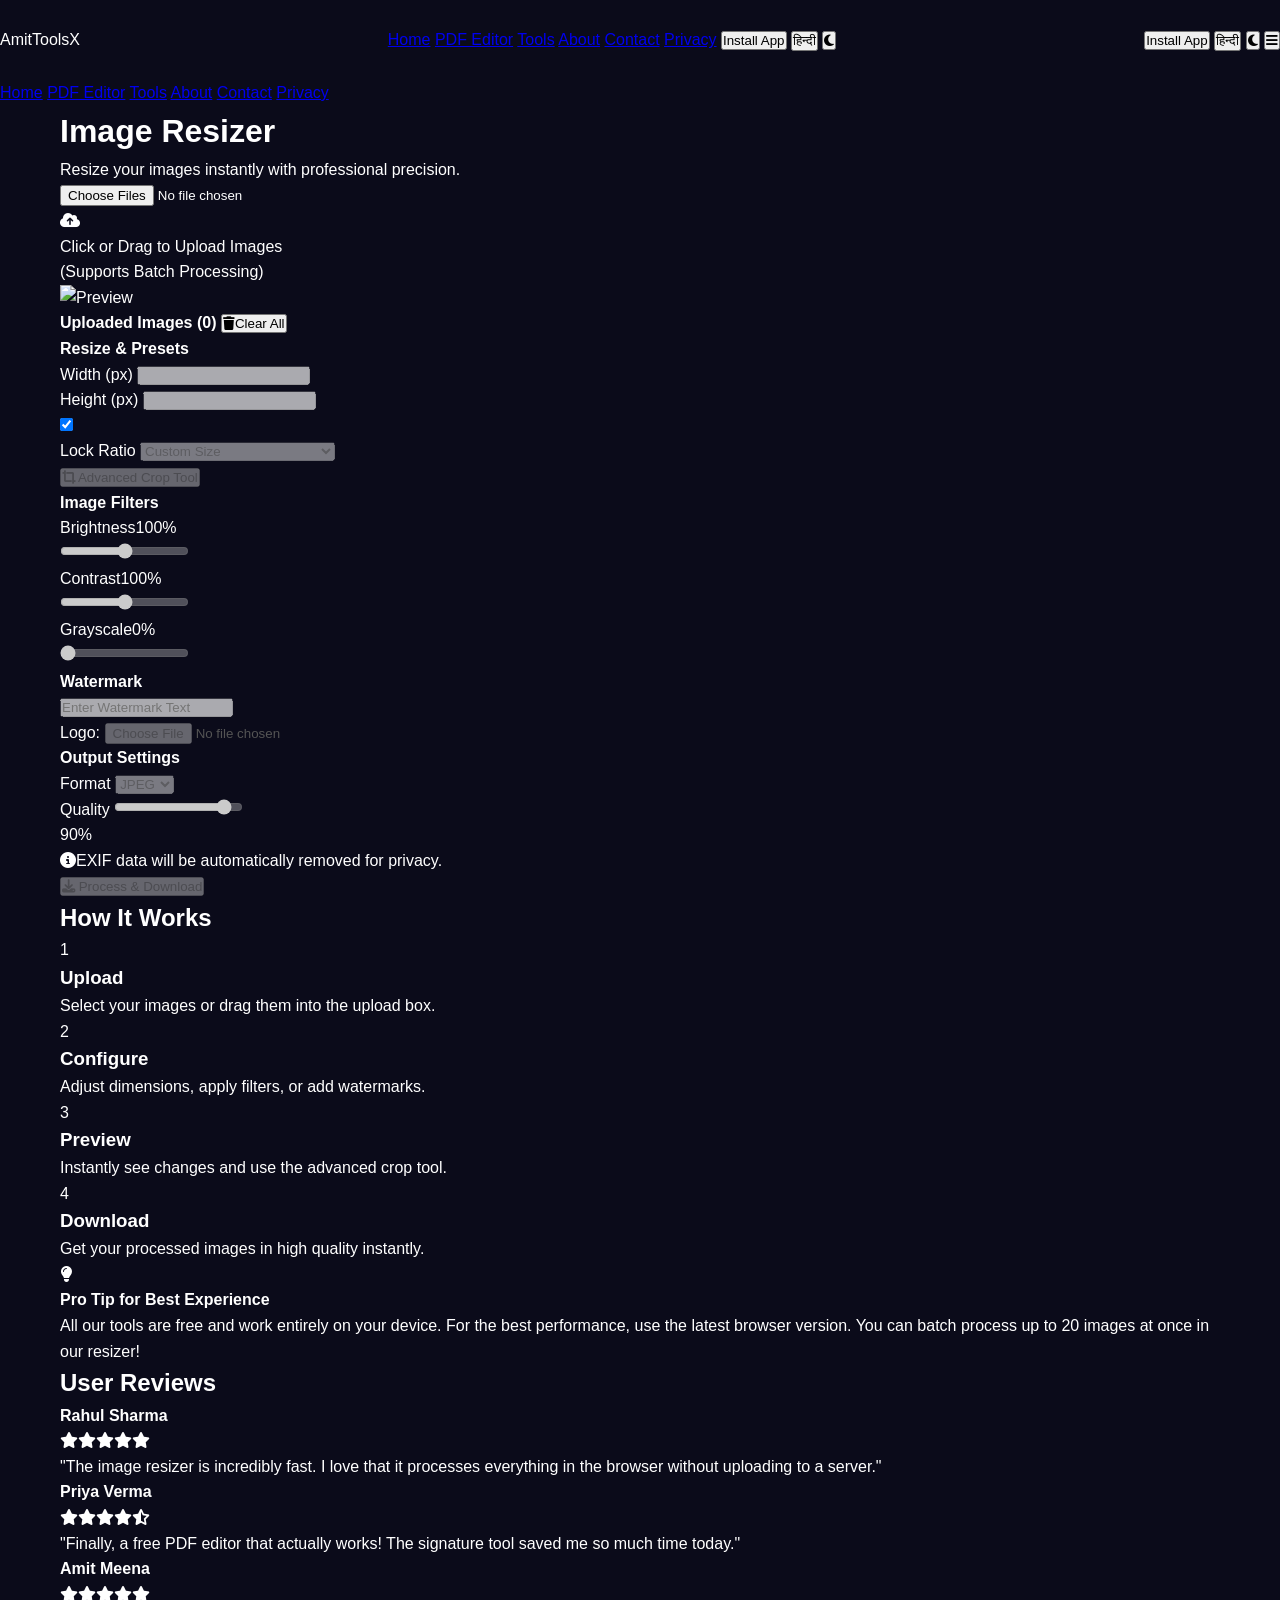
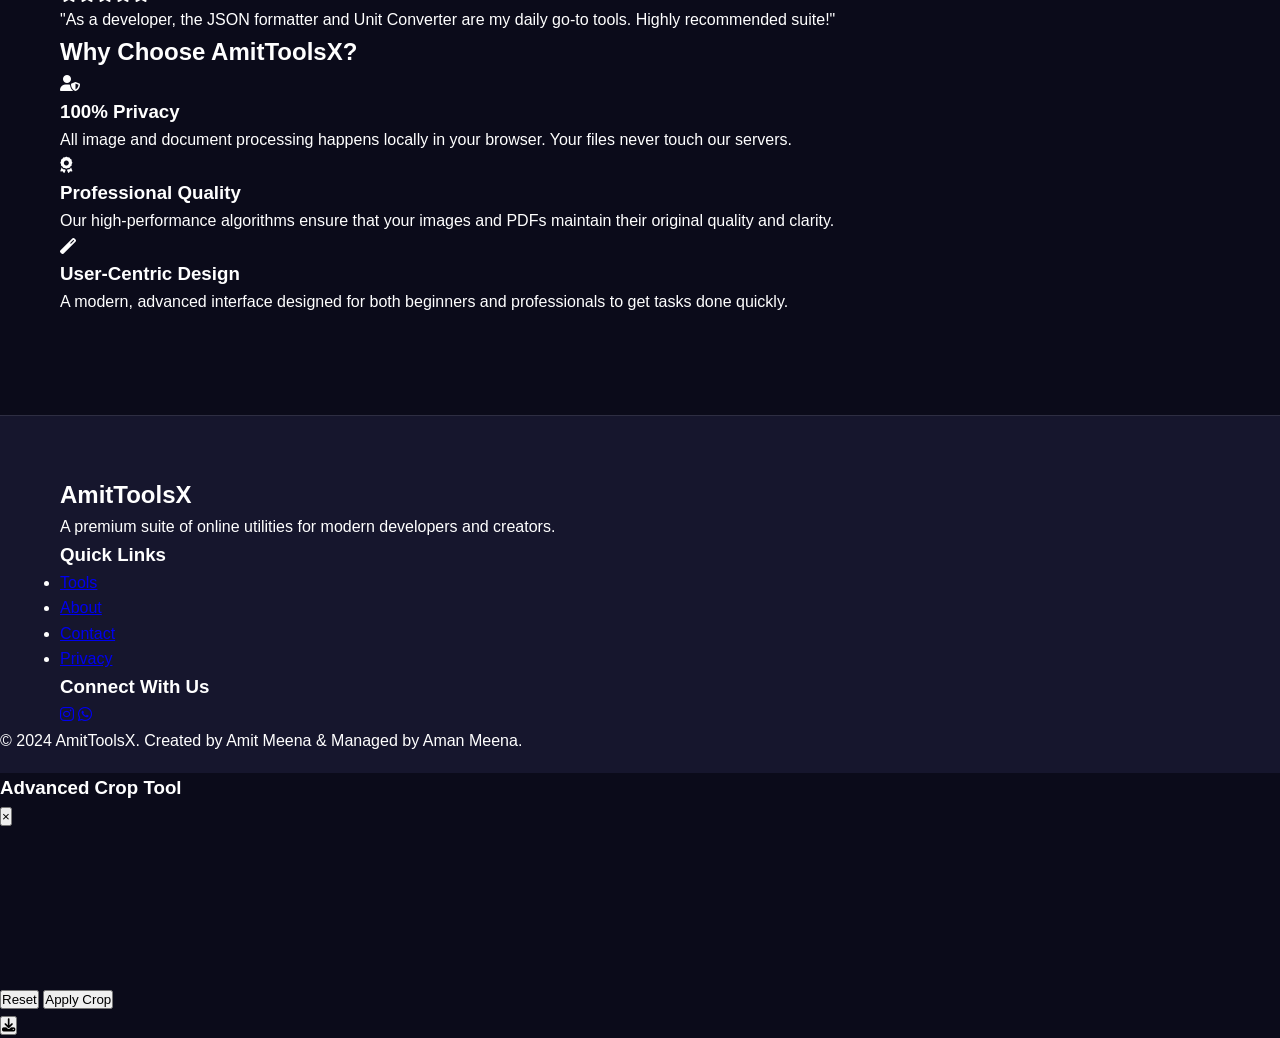
==== commit e93752d3: "Change page title to '_technical_03'" ====
--- a/index.html
+++ b/index.html
@@ -3,367 +3,364 @@
 <head>
     <meta charset="UTF-8">
     <meta name="viewport" content="width=device-width, initial-scale=1.0">
-    <title>AmitAIHub - Modern AI Tools Directory</title>
+    <title>_technical_03</title>
+    <script src="https://cdn.tailwindcss.com"></script>
+    <link rel="stylesheet" href="https://cdnjs.cloudflare.com/ajax/libs/font-awesome/6.4.0/css/all.min.css">
     <link rel="stylesheet" href="style.css">
-    <link rel="stylesheet" href="https://cdnjs.cloudflare.com/ajax/libs/font-awesome/6.4.0/css/all.min.css">
-    <link href="https://fonts.googleapis.com/css2?family=Inter:wght@400;500;600;700;800&display=swap" rel="stylesheet">
     <link rel="manifest" href="manifest.json">
-    <meta name="theme-color" content="#00f2ff">
 </head>
-<body>
-    <header>
-        <div class="container">
-            <nav>
-                <a href="index.html" class="logo">AmitAIHub</a>
-                <div class="nav-links" id="navLinks">
-                    <a href="index.html" data-i18n="nav-home">Home</a>
-                    <a href="#tools" data-i18n="nav-tools">AI Tools</a>
-                    <a href="about.html" data-i18n="nav-about">About</a>
-                    <a href="contact.html" data-i18n="nav-contact">Contact</a>
-                    <a href="privacy.html" data-i18n="nav-privacy">Privacy Policy</a>
-                    <div class="nav-actions">
-                        <button class="btn btn-outline" id="installBtn" style="display: none; padding: 5px 15px; font-size: 0.9rem;" data-i18n="nav-install">Install App</button>
-                        <button class="lang-toggle" id="langToggle">हिन्दी</button>
-                        <button class="theme-toggle" id="themeToggle">
-                            <i class="fas fa-moon"></i>
+<body class="text-white font-sans bg-home">
+    <!-- Navigation -->
+    <nav class="glass sticky top-0 z-50 px-6 py-4 flex justify-between items-center">
+        <div class="text-2xl font-bold tracking-wider">AmitToolsX</div>
+        <div class="hidden md:flex items-center space-x-8 text-lg">
+            <a href="index.html" class="hover:text-blue-300 transition-colors text-blue-300 font-bold" data-i18n="navHome">Home</a>
+            <a href="pdf-editor.html" class="hover:text-blue-300 transition-colors" data-i18n="navPDF">PDF Editor</a>
+            <a href="tools.html" class="hover:text-blue-300 transition-colors" data-i18n="navTools">Tools</a>
+            <a href="about.html" class="hover:text-blue-300 transition-colors" data-i18n="navAbout">About</a>
+            <a href="contact.html" class="hover:text-blue-300 transition-colors" data-i18n="navContact">Contact</a>
+            <a href="privacy.html" class="hover:text-blue-300 transition-colors" data-i18n="navPrivacy">Privacy</a>
+            <button class="install-app-btn hidden px-3 py-1 bg-blue-600 rounded-lg text-sm font-bold hover:bg-blue-700 transition-all mr-4" data-i18n="installApp">Install App</button>
+            <button id="lang-toggle" class="px-3 py-1 bg-white/10 rounded-lg text-sm font-bold hover:bg-white/20 transition-all">हिन्दी</button>
+            <button id="theme-toggle" class="p-2 rounded-full hover:bg-white/10 transition-colors text-xl">
+                <i class="fas fa-moon" id="theme-icon"></i>
+            </button>
+        </div>
+        <div class="flex items-center space-x-4 md:hidden">
+            <button class="install-app-btn hidden px-3 py-1 bg-blue-600 rounded-lg text-sm font-bold mr-2" data-i18n="installApp">Install App</button>
+            <button id="lang-toggle-mobile" class="px-3 py-1 bg-white/10 rounded-lg text-sm font-bold">हिन्दी</button>
+            <button id="theme-toggle-mobile" class="p-2 rounded-full hover:bg-white/10 transition-colors text-xl">
+                <i class="fas fa-moon" id="theme-icon-mobile"></i>
+            </button>
+            <button id="menu-btn" class="text-3xl focus:outline-none">
+                <i class="fas fa-bars"></i>
+            </button>
+        </div>
+    </nav>
+
+    <!-- Mobile Menu -->
+    <div id="mobile-menu" class="hidden glass fixed top-16 left-0 w-full p-6 flex-col space-y-4 z-40 md:hidden">
+        <a href="index.html" class="hover:text-blue-300 transition-colors" data-i18n="navHome">Home</a>
+        <a href="pdf-editor.html" class="hover:text-blue-300 transition-colors" data-i18n="navPDF">PDF Editor</a>
+        <a href="tools.html" class="hover:text-blue-300 transition-colors" data-i18n="navTools">Tools</a>
+        <a href="about.html" class="hover:text-blue-300 transition-colors" data-i18n="navAbout">About</a>
+        <a href="contact.html" class="hover:text-blue-300 transition-colors" data-i18n="navContact">Contact</a>
+        <a href="privacy.html" class="hover:text-blue-300 transition-colors" data-i18n="navPrivacy">Privacy</a>
+    </div>
+
+    <!-- Hero Section -->
+    <main class="container mx-auto px-6 py-12">
+        <div class="text-center mb-12">
+            <h1 class="text-4xl md:text-6xl font-extrabold mb-4" data-i18n="heroTitle">Image Resizer</h1>
+            <p class="text-xl text-gray-200" data-i18n="heroSub">Resize your images instantly with professional precision.</p>
+        </div>
+
+        <div class="max-w-4xl mx-auto glass rounded-3xl p-8 shadow-2xl">
+            <div class="grid grid-cols-1 md:grid-cols-2 gap-8">
+                <!-- Left: Upload & Preview -->
+                <div class="flex flex-col space-y-4">
+                    <div class="flex flex-col items-center justify-center border-2 border-dashed border-gray-400 rounded-2xl p-6 hover:border-white transition-all cursor-pointer min-h-[300px]" id="upload-box">
+                        <input type="file" id="file-input" accept="image/*" class="hidden" multiple>
+                        <div id="preview-placeholder" class="text-center">
+                            <i class="fas fa-cloud-upload-alt text-6xl mb-4"></i>
+                            <p class="text-lg" data-i18n="uploadTitle">Click or Drag to Upload Images</p>
+                            <p class="text-sm text-gray-400 mt-2" data-i18n="uploadSub">(Supports Batch Processing)</p>
+                        </div>
+                        <img id="preview-image" src="#" alt="Preview" class="hidden max-h-64 rounded-lg shadow-lg">
+                    </div>
+                    <!-- Batch List Container -->
+                    <div id="batch-container" class="hidden glass rounded-xl p-4 max-h-60 overflow-y-auto">
+                        <h4 class="text-sm font-bold mb-2 flex justify-between items-center">
+                            <span data-i18n="batchTitle">Uploaded Images</span> (<span id="batch-count">0</span>)
+                            <button id="clear-batch" class="text-red-400 hover:text-red-300 text-xs"><i class="fas fa-trash mr-1"></i><span data-i18n="clearAll">Clear All</span></button>
+                        </h4>
+                        <div id="batch-list" class="space-y-2">
+                            <!-- Image items will be injected here -->
+                        </div>
+                    </div>
+                </div>
+
+                <!-- Right: Controls -->
+                <div class="space-y-6 max-h-[600px] overflow-y-auto pr-2 custom-scrollbar">
+                    <!-- Resize & Presets -->
+                    <div class="glass p-4 rounded-xl space-y-4">
+                        <h4 class="text-sm font-bold uppercase tracking-wider text-blue-300" data-i18n="resizePresets">Resize & Presets</h4>
+                        <div class="grid grid-cols-2 gap-4">
+                            <div>
+                                <label class="block text-xs font-medium mb-1" data-i18n="widthLabel">Width (px)</label>
+                                <input type="number" id="width-input" class="w-full bg-white/10 border border-white/20 rounded-lg px-3 py-2 text-sm focus:outline-none focus:ring-2 focus:ring-blue-400" disabled>
+                            </div>
+                            <div>
+                                <label class="block text-xs font-medium mb-1" data-i18n="heightLabel">Height (px)</label>
+                                <input type="number" id="height-input" class="w-full bg-white/10 border border-white/20 rounded-lg px-3 py-2 text-sm focus:outline-none focus:ring-2 focus:ring-blue-400" disabled>
+                            </div>
+                        </div>
+                        <div class="flex items-center justify-between">
+                            <label class="flex items-center cursor-pointer">
+                                <input type="checkbox" id="aspect-ratio" class="hidden" checked>
+                                <div class="w-10 h-5 bg-blue-500 rounded-full relative transition-colors" id="toggle-bg">
+                                    <div class="w-4 h-4 bg-white rounded-full absolute top-0.5 left-0.5 transition-transform translate-x-5" id="toggle-circle"></div>
+                                </div>
+                                <span class="ml-2 text-xs" data-i18n="lockRatio">Lock Ratio</span>
+                            </label>
+                            <select id="presets" class="bg-white/10 border border-white/20 rounded-lg px-2 py-1 text-xs focus:outline-none" disabled>
+                                <option value="custom" data-i18n="presetsLabel">Custom Size</option>
+                                <option value="ig-post">Instagram Post (1080x1080)</option>
+                                <option value="ig-story">Instagram Story (1080x1920)</option>
+                                <option value="fb-cover">FB Cover (851x315)</option>
+                                <option value="yt-thumb">YT Thumbnail (1280x720)</option>
+                            </select>
+                        </div>
+                        <button id="open-crop" class="w-full bg-indigo-600/50 hover:bg-indigo-600 border border-indigo-400/30 rounded-lg py-2 text-xs font-bold transition-all disabled:opacity-50" disabled>
+                            <i class="fas fa-crop-alt mr-1"></i> <span data-i18n="cropTool">Advanced Crop Tool</span>
                         </button>
                     </div>
-                </div>
-                <button class="mobile-menu-btn" id="menuBtn">
-                    <i class="fas fa-bars"></i>
-                </button>
-            </nav>
-        </div>
-    </header>
-
-    <main>
-        <!-- Hero Section -->
-        <section class="hero">
-            <div id="installBanner" class="glass-card" style="display: none; margin-bottom: 30px; border: 1px solid var(--accent-blue); animation: fadeIn 1s ease;">
-                <div style="display: flex; align-items: center; justify-content: space-between; flex-wrap: wrap; gap: 20px;">
-                    <div style="display: flex; align-items: center; gap: 20px;">
-                        <div style="width: 60px; height: 60px; background: linear-gradient(135deg, var(--accent-blue), var(--accent-purple)); border-radius: 12px; display: flex; align-items: center; justify-content: center; font-size: 1.5rem; color: white;">
-                            <i class="fas fa-robot"></i>
-                        </div>
+
+                    <!-- Image Filters -->
+                    <div class="glass p-4 rounded-xl space-y-4">
+                        <h4 class="text-sm font-bold uppercase tracking-wider text-blue-300" data-i18n="filtersTitle">Image Filters</h4>
+                        <div class="space-y-3">
+                            <div>
+                                <div class="flex justify-between text-xs mb-1"><span data-i18n="brightness">Brightness</span><span id="brightness-val">100%</span></div>
+                                <input type="range" id="filter-brightness" min="0" max="200" value="100" class="w-full h-1.5 bg-gray-600 rounded-lg appearance-none cursor-pointer accent-blue-400" disabled>
+                            </div>
+                            <div>
+                                <div class="flex justify-between text-xs mb-1"><span data-i18n="contrast">Contrast</span><span id="contrast-val">100%</span></div>
+                                <input type="range" id="filter-contrast" min="0" max="200" value="100" class="w-full h-1.5 bg-gray-600 rounded-lg appearance-none cursor-pointer accent-blue-400" disabled>
+                            </div>
+                            <div>
+                                <div class="flex justify-between text-xs mb-1"><span data-i18n="grayscale">Grayscale</span><span id="grayscale-val">0%</span></div>
+                                <input type="range" id="filter-grayscale" min="0" max="100" value="0" class="w-full h-1.5 bg-gray-600 rounded-lg appearance-none cursor-pointer accent-blue-400" disabled>
+                            </div>
+                        </div>
+                    </div>
+
+                    <!-- Watermark -->
+                    <div class="glass p-4 rounded-xl space-y-4">
+                        <h4 class="text-sm font-bold uppercase tracking-wider text-blue-300" data-i18n="watermarkTitle">Watermark</h4>
+                        <div class="space-y-3">
+                            <input type="text" id="watermark-text" placeholder="Enter Watermark Text" data-i18n="watermarkPlaceholder" class="w-full bg-white/10 border border-white/20 rounded-lg px-3 py-2 text-sm focus:outline-none" disabled>
+                            <div class="flex items-center space-x-2">
+                                <label class="text-xs" data-i18n="logoLabel">Logo:</label>
+                                <input type="file" id="watermark-logo" accept="image/*" class="text-xs file:bg-blue-600 file:border-none file:px-2 file:py-1 file:rounded file:text-white file:cursor-pointer" disabled>
+                            </div>
+                        </div>
+                    </div>
+
+                    <!-- Output Settings -->
+                    <div class="glass p-4 rounded-xl space-y-4">
+                        <h4 class="text-sm font-bold uppercase tracking-wider text-blue-300" data-i18n="outputSettings">Output Settings</h4>
+                        <div class="grid grid-cols-2 gap-4">
+                            <div>
+                                <label class="block text-xs font-medium mb-1" data-i18n="formatLabel">Format</label>
+                                <select id="output-format" class="w-full bg-white/10 border border-white/20 rounded-lg px-3 py-2 text-sm focus:outline-none" disabled>
+                                    <option value="image/jpeg">JPEG</option>
+                                    <option value="image/png">PNG</option>
+                                    <option value="image/webp">WebP</option>
+                                </select>
+                            </div>
+                            <div>
+                                <label class="block text-xs font-medium mb-1" data-i18n="qualityLabel">Quality</label>
+                                <input type="range" id="quality-slider" min="0" max="100" value="90" class="w-full h-1.5 bg-gray-600 rounded-lg appearance-none cursor-pointer accent-blue-400" disabled>
+                                <div class="flex justify-between text-[10px] mt-1"><span id="quality-val">90%</span></div>
+                            </div>
+                        </div>
+                        <p class="text-[10px] text-gray-400"><i class="fas fa-info-circle mr-1"></i><span data-i18n="exifInfo">EXIF data will be automatically removed for privacy.</span></p>
+                    </div>
+
+                    <div class="pt-2">
+                        <button id="download-btn" class="w-full bg-blue-600 hover:bg-blue-700 text-white font-bold py-4 rounded-xl shadow-lg transition-all transform hover:scale-[1.02] disabled:opacity-50 disabled:cursor-not-allowed" disabled>
+                            <i class="fas fa-download mr-2"></i> <span data-i18n="processBtn">Process & Download</span>
+                        </button>
+                    </div>
+                </div>
+            </div>
+        </div>
+
+        <!-- How It Works Section -->
+        <div class="mt-32 mb-40">
+            <h2 class="text-4xl font-extrabold text-center mb-16" data-i18n="howItWorksTitle">How It Works</h2>
+            <div class="grid grid-cols-1 md:grid-cols-4 gap-8">
+                <div class="text-center relative">
+                    <div class="w-16 h-16 bg-blue-600 rounded-full flex items-center justify-center mx-auto mb-6 text-2xl font-bold shadow-lg shadow-blue-500/50">1</div>
+                    <h3 class="text-xl font-bold mb-2" data-i18n="step1Title">Upload</h3>
+                    <p class="text-gray-400 text-sm" data-i18n="step1Text">Select your images or drag them into the upload box.</p>
+                    <div class="hidden md:block absolute top-8 left-[60%] w-[80%] border-t-2 border-dashed border-white/20"></div>
+                </div>
+                <div class="text-center relative">
+                    <div class="w-16 h-16 bg-blue-600 rounded-full flex items-center justify-center mx-auto mb-6 text-2xl font-bold shadow-lg shadow-blue-500/50">2</div>
+                    <h3 class="text-xl font-bold mb-2" data-i18n="step2Title">Configure</h3>
+                    <p class="text-gray-400 text-sm" data-i18n="step2Text">Adjust dimensions, apply filters, or add watermarks.</p>
+                    <div class="hidden md:block absolute top-8 left-[60%] w-[80%] border-t-2 border-dashed border-white/20"></div>
+                </div>
+                <div class="text-center relative">
+                    <div class="w-16 h-16 bg-blue-600 rounded-full flex items-center justify-center mx-auto mb-6 text-2xl font-bold shadow-lg shadow-blue-500/50">3</div>
+                    <h3 class="text-xl font-bold mb-2" data-i18n="step3Title">Preview</h3>
+                    <p class="text-gray-400 text-sm" data-i18n="step3Text">Instantly see changes and use the advanced crop tool.</p>
+                    <div class="hidden md:block absolute top-8 left-[60%] w-[80%] border-t-2 border-dashed border-white/20"></div>
+                </div>
+                <div class="text-center">
+                    <div class="w-16 h-16 bg-green-600 rounded-full flex items-center justify-center mx-auto mb-6 text-2xl font-bold shadow-lg shadow-green-500/50">4</div>
+                    <h3 class="text-xl font-bold mb-2" data-i18n="step4Title">Download</h3>
+                    <p class="text-gray-400 text-sm" data-i18n="step4Text">Get your processed images in high quality instantly.</p>
+                </div>
+            </div>
+            
+            <!-- Pro Tip Info -->
+            <div class="mt-16 glass p-8 rounded-3xl border border-white/10 flex flex-col md:flex-row items-center">
+                <div class="bg-blue-600/20 p-6 rounded-2xl mb-6 md:mb-0 md:mr-8 text-blue-400 text-4xl">
+                    <i class="fas fa-lightbulb"></i>
+                </div>
+                <div>
+                    <h4 class="text-xl font-bold mb-2" data-i18n="proTipTitle">Pro Tip for Best Experience</h4>
+                    <p class="text-gray-300 text-sm leading-relaxed" data-i18n="proTipText">All our tools are free and work entirely on your device. For the best performance, use the latest browser version. You can batch process up to 20 images at once in our resizer!</p>
+                </div>
+            </div>
+        </div>
+
+        <!-- Reviews Section -->
+        <div class="mt-32">
+            <h2 class="text-4xl font-extrabold text-center mb-16" data-i18n="reviewsTitle">User Reviews</h2>
+            <div class="grid grid-cols-1 md:grid-cols-3 gap-8">
+                <div class="glass p-8 rounded-3xl border border-white/5 hover:border-blue-500/30 transition-all">
+                    <div class="flex items-center mb-6">
+                        <div class="w-12 h-12 bg-gradient-to-tr from-blue-500 to-purple-500 rounded-full mr-4"></div>
                         <div>
-                            <h3 style="margin-bottom: 5px;">Install AmitAIHub App</h3>
-                            <p style="font-size: 0.9rem; color: var(--text-muted);">Access your favorite AI tools even faster directly from your home screen.</p>
-                        </div>
-                    </div>
-                    <div style="display: flex; gap: 10px;">
-                        <button class="btn btn-primary" id="installBannerBtn">Install Now</button>
-                        <button class="btn btn-outline" onclick="this.parentElement.parentElement.parentElement.style.display='none'">Later</button>
-                    </div>
-                </div>
-            </div>
-            <div class="container">
-                <h1 data-i18n="hero-h1">Discover the Best AI Tools in One Place</h1>
-                <p data-i18n="hero-p">Explore powerful AI tools for writing, images, coding, video, productivity, and more.</p>
-
-                <div class="search-container">
-                    <input type="text" id="toolSearch" placeholder="Search for AI tools..." data-i18n="search-placeholder">
-                </div>
-
-                <div class="categories-grid" id="categoryCards">
-                    <div class="category-card glass-card" data-category="image">
-                        <i class="fas fa-image"></i>
-                        <h3 data-i18n="cat-image">Image AI</h3>
-                    </div>
-                    <div class="category-card glass-card" data-category="writing">
-                        <i class="fas fa-pen-nib"></i>
-                        <h3 data-i18n="cat-writing">Writing AI</h3>
-                    </div>
-                    <div class="category-card glass-card" data-category="video">
-                        <i class="fas fa-video"></i>
-                        <h3 data-i18n="cat-video">Video AI</h3>
-                    </div>
-                    <div class="category-card glass-card" data-category="audio">
-                        <i class="fas fa-music"></i>
-                        <h3 data-i18n="cat-audio">Audio AI</h3>
-                    </div>
-                    <div class="category-card glass-card" data-category="coding">
-                        <i class="fas fa-code"></i>
-                        <h3 data-i18n="cat-coding">Coding AI</h3>
-                    </div>
-                    <div class="category-card glass-card" data-category="productivity">
-                        <i class="fas fa-rocket"></i>
-                        <h3 data-i18n="cat-productivity">Productivity AI</h3>
-                    </div>
-                </div>
-
-                <div class="categories">
-                    <button class="category-btn active" data-category="all" data-i18n="cat-all">All Tools</button>
-                    <button class="category-btn" data-category="favorites" data-i18n="cat-favorites"><i class="fas fa-heart"></i> My List</button>
-                </div>
-
-                <div class="advanced-filters glass-card">
-                    <div class="filter-group">
-                        <label for="priceFilter" data-i18n="filter-price">Pricing:</label>
-                        <select id="priceFilter">
-                            <option value="all" data-i18n="price-all">All Prices</option>
-                            <option value="free" data-i18n="price-free">Free</option>
-                            <option value="freemium" data-i18n="price-freemium">Freemium</option>
-                            <option value="paid" data-i18n="price-paid">Paid</option>
-                        </select>
-                    </div>
-                    <div class="filter-group">
-                        <label for="sortBy" data-i18n="filter-sort">Sort By:</label>
-                        <select id="sortBy">
-                            <option value="newest" data-i18n="sort-newest">Newest First</option>
-                            <option value="trending" data-i18n="sort-trending">Trending</option>
-                            <option value="az" data-i18n="sort-az">A - Z</option>
-                            <option value="za" data-i18n="sort-za">Z - A</option>
-                        </select>
-                    </div>
-                </div>
-            </div>
-        </section>
-
-        <!-- Milestones/Stats Section -->
-        <section class="stats-section">
-            <div class="container">
-                <div class="stats-grid">
-                    <div class="stat-item">
-                        <div class="stat-number" data-target="1200">0</div>
-                        <div class="stat-label" data-i18n="stat-tools">Tools Listed</div>
-                    </div>
-                    <div class="stat-item">
-                        <div class="stat-number" data-target="150">0</div>
-                        <div class="stat-label" data-i18n="stat-cats">Categories</div>
-                    </div>
-                    <div class="stat-item">
-                        <div class="stat-number" data-target="25">0</div>
-                        <div class="stat-label" data-i18n="stat-users">Users (K)</div>
-                    </div>
-                    <div class="stat-item">
-                        <div class="stat-number" data-target="24">0</div>
-                        <div class="stat-label" data-i18n="stat-support">Support (H)</div>
-                    </div>
-                </div>
-            </div>
-        </section>
-
-        <!-- Workflow Section -->
-        <section class="section-content">
-            <div class="container">
-                <h2 style="text-align: center; margin-bottom: 50px; font-size: 2.5rem;" data-i18n="workflow-h2">How AmitAIHub Works</h2>
-                <div class="workflow-steps">
-                    <div class="workflow-step">
-                        <div class="step-number">01</div>
-                        <h3 data-i18n="workflow-s1-h">Explore Tools</h3>
-                        <p data-i18n="workflow-s1-p">Browse through 1200+ AI tools across various professional categories.</p>
-                    </div>
-                    <div class="workflow-step">
-                        <div class="step-number">02</div>
-                        <h3 data-i18n="workflow-s2-h">Compare Features</h3>
-                        <p data-i18n="workflow-s2-p">View detailed breakdowns of pricing, features, and user capabilities.</p>
-                    </div>
-                    <div class="workflow-step">
-                        <div class="step-number">03</div>
-                        <h3 data-i18n="workflow-s3-h">Save to My List</h3>
-                        <p data-i18n="workflow-s3-p">Collect your favorite tools in your personal list for quick access anytime.</p>
-                    </div>
-                    <div class="workflow-step">
-                        <div class="step-number">04</div>
-                        <h3 data-i18n="workflow-s4-h">Boost Productivity</h3>
-                        <p data-i18n="workflow-s4-p">Integrate the best AI models into your daily workflow and save hours of work.</p>
-                    </div>
-                </div>
-            </div>
-        </section>
-
-        <!-- Featured Tools Section -->
-        <section class="section-content" id="featured-section" style="background: rgba(0, 210, 255, 0.02);">
-            <div class="container">
-                <div class="section-header">
-                    <h2 data-i18n="featured-h2">Featured AI Tools</h2>
-                    <p data-i18n="featured-p">Hand-picked premium AI tools to skyrocket your growth.</p>
-                </div>
-                <div class="tool-grid" id="featuredGrid">
-                    <!-- Featured tools will be injected -->
-                </div>
-            </div>
-        </section>
-
-        <!-- Trending Tools Section -->
-        <section class="section-content" id="trending-section">
-            <div class="container">
-                <div class="section-header">
-                    <h2 data-i18n="trending-h2">Trending Now</h2>
-                    <p data-i18n="trending-p">The most popular AI tools this week.</p>
-                </div>
-                <div class="tool-grid" id="trendingGrid">
-                    <!-- Trending tools will be injected -->
-                </div>
-            </div>
-        </section>
-
-        <!-- All Tools Section -->
-        <section class="section-content" id="tools">
-            <div class="container">
-                <div class="section-header">
-                    <h2 data-i18n="all-tools-h2">Explore All AI Tools</h2>
-                    <p data-i18n="all-tools-p">Browse our complete directory of high-quality AI solutions.</p>
-                </div>
-                <div class="tool-grid" id="toolGrid">
-                    <!-- Tools will be injected by JavaScript -->
-                </div>
-            </div>
-        </section>
-
-        <!-- Reviews/Testimonials Section -->
-        <section class="section-content">
-            <div class="container">
-                <h2 style="text-align: center; margin-bottom: 40px; font-size: 2.5rem;" data-i18n="reviews-h2">What Users Say</h2>
-                <div class="tool-grid">
-                    <div class="glass-card">
-                        <p style="font-style: italic; margin-bottom: 15px;">"AmitAIHub has become my go-to resource for finding the latest AI tools. The categorization is perfect!"</p>
-                        <h4 style="color: var(--accent-blue);">- Sarah J., Designer</h4>
-                    </div>
-                    <div class="glass-card">
-                        <p style="font-style: italic; margin-bottom: 15px;">"The best directory for AI tools I've found so far. Clean UI and very fast."</p>
-                        <h4 style="color: var(--accent-purple);">- Mark D., Developer</h4>
-                    </div>
-                    <div class="glass-card">
-                        <p style="font-style: italic; margin-bottom: 15px;">"Love the bilingual support. It makes it so much easier for my team in India to use these tools."</p>
-                        <h4 style="color: var(--accent-blue);">- Rahul M., Content Creator</h4>
-                    </div>
-                </div>
-            </div>
-        </section>
-
-        <!-- FAQ Section -->
-        <section class="section-content">
-            <div class="container">
-                <h2 style="text-align: center; margin-bottom: 40px; font-size: 2.5rem;" data-i18n="faq-h2">Frequently Asked Questions</h2>
-                <div class="faq-container" style="max-width: 800px; margin: 0 auto;">
-                    <div class="faq-item glass-card">
-                        <div class="faq-question">
-                            <h3 data-i18n="faq-q1">What is AmitAIHub?</h3>
-                            <i class="fas fa-chevron-down"></i>
-                        </div>
-                        <div class="faq-answer">
-                            <p data-i18n="faq-a1">AmitAIHub is a curated directory of the best Artificial Intelligence tools available online, categorized for easy discovery.</p>
-                        </div>
-                    </div>
-                    <div class="faq-item glass-card">
-                        <div class="faq-question">
-                            <h3 data-i18n="faq-q2">Are the tools on this site free?</h3>
-                            <i class="fas fa-chevron-down"></i>
-                        </div>
-                        <div class="faq-answer">
-                            <p data-i18n="faq-a2">We list a variety of tools: some are completely free, some are 'freemium' (free with paid options), and some are paid. We provide pricing labels for each.</p>
-                        </div>
-                    </div>
-                    <div class="faq-item glass-card">
-                        <div class="faq-question">
-                            <h3 data-i18n="faq-q3">How often is the list updated?</h3>
-                            <i class="fas fa-chevron-down"></i>
-                        </div>
-                        <div class="faq-answer">
-                            <p data-i18n="faq-a3">Our team constantly monitors the AI landscape and updates the directory with new trending tools almost every week.</p>
-                        </div>
-                    </div>
-                </div>
-            </div>
-        </section>
-
-        <!-- Submit Tool Section -->
-        <section class="section-content" id="submit">
-            <div class="container">
-                <div class="glass-card" style="text-align: center; max-width: 800px; margin: 0 auto;">
-                    <h2 data-i18n="submit-h2">Submit a Tool</h2>
-                    <p data-i18n="submit-p" style="margin: 15px 0 30px; color: var(--text-muted);">Know a great AI tool? Share it with the community.</p>
-                    <a href="contact.html" class="btn btn-primary" data-i18n="submit-btn">Submit Now</a>
-                </div>
-            </div>
-        </section>
-
-        <!-- Newsletter Section -->
-        <section class="newsletter">
-            <div class="container">
-                <div class="newsletter-card glass-card">
-                    <h2 data-i18n="newsletter-h2">Stay Ahead of the Curve</h2>
-                    <p data-i18n="newsletter-p">Subscribe to our newsletter to get the latest AI tools and news delivered to your inbox.</p>
-                    <form class="newsletter-form" id="newsletterForm">
-                        <input type="email" placeholder="Enter your email address" required>
-                        <button type="submit" class="btn btn-primary" data-i18n="newsletter-btn">Subscribe Now</button>
-                    </form>
-                </div>
-            </div>
-        </section>
+                            <h4 class="font-bold">Rahul Sharma</h4>
+                            <div class="text-yellow-400 text-xs"><i class="fas fa-star"></i><i class="fas fa-star"></i><i class="fas fa-star"></i><i class="fas fa-star"></i><i class="fas fa-star"></i></div>
+                        </div>
+                    </div>
+                    <p class="text-gray-300 text-sm italic">"The image resizer is incredibly fast. I love that it processes everything in the browser without uploading to a server."</p>
+                </div>
+                <div class="glass p-8 rounded-3xl border border-white/5 hover:border-purple-500/30 transition-all">
+                    <div class="flex items-center mb-6">
+                        <div class="w-12 h-12 bg-gradient-to-tr from-green-500 to-teal-500 rounded-full mr-4"></div>
+                        <div>
+                            <h4 class="font-bold">Priya Verma</h4>
+                            <div class="text-yellow-400 text-xs"><i class="fas fa-star"></i><i class="fas fa-star"></i><i class="fas fa-star"></i><i class="fas fa-star"></i><i class="fas fa-star-half-alt"></i></div>
+                        </div>
+                    </div>
+                    <p class="text-gray-300 text-sm italic">"Finally, a free PDF editor that actually works! The signature tool saved me so much time today."</p>
+                </div>
+                <div class="glass p-8 rounded-3xl border border-white/5 hover:border-pink-500/30 transition-all">
+                    <div class="flex items-center mb-6">
+                        <div class="w-12 h-12 bg-gradient-to-tr from-orange-500 to-red-500 rounded-full mr-4"></div>
+                        <div>
+                            <h4 class="font-bold">Amit Meena</h4>
+                            <div class="text-yellow-400 text-xs"><i class="fas fa-star"></i><i class="fas fa-star"></i><i class="fas fa-star"></i><i class="fas fa-star"></i><i class="fas fa-star"></i></div>
+                        </div>
+                    </div>
+                    <p class="text-gray-300 text-sm italic">"As a developer, the JSON formatter and Unit Converter are my daily go-to tools. Highly recommended suite!"</p>
+                </div>
+            </div>
+        </div>
+
+        <!-- Why Choose Us Section -->
+        <div class="mt-40">
+            <h2 class="text-4xl font-extrabold text-center mb-16" data-i18n="whyTitle">Why Choose AmitToolsX?</h2>
+            <div class="grid grid-cols-1 md:grid-cols-3 gap-8">
+                <div class="glass p-10 rounded-3xl text-center border border-white/10 hover:border-blue-400/50 transition-all group">
+                    <div class="w-20 h-20 bg-blue-600/20 rounded-2xl flex items-center justify-center mx-auto mb-6 group-hover:scale-110 transition-transform">
+                        <i class="fas fa-user-shield text-4xl text-blue-400"></i>
+                    </div>
+                    <h3 class="text-2xl font-bold mb-4" data-i18n="feature1Title">100% Privacy</h3>
+                    <p class="text-gray-300 leading-relaxed" data-i18n="feature1Text">All image and document processing happens locally in your browser. Your files never touch our servers.</p>
+                </div>
+                <div class="glass p-10 rounded-3xl text-center border border-white/10 hover:border-yellow-400/50 transition-all group">
+                    <div class="w-20 h-20 bg-yellow-600/20 rounded-2xl flex items-center justify-center mx-auto mb-6 group-hover:scale-110 transition-transform">
+                        <i class="fas fa-award text-4xl text-yellow-400"></i>
+                    </div>
+                    <h3 class="text-2xl font-bold mb-4" data-i18n="feature2Title">Professional Quality</h3>
+                    <p class="text-gray-300 leading-relaxed" data-i18n="feature2Text">Our high-performance algorithms ensure that your images and PDFs maintain their original quality and clarity.</p>
+                </div>
+                <div class="glass p-10 rounded-3xl text-center border border-white/10 hover:border-green-400/50 transition-all group">
+                    <div class="w-20 h-20 bg-green-600/20 rounded-2xl flex items-center justify-center mx-auto mb-6 group-hover:scale-110 transition-transform">
+                        <i class="fas fa-magic text-4xl text-green-400"></i>
+                    </div>
+                    <h3 class="text-2xl font-bold mb-4" data-i18n="feature3Title">User-Centric Design</h3>
+                    <p class="text-gray-300 leading-relaxed" data-i18n="feature3Text">A modern, advanced interface designed for both beginners and professionals to get tasks done quickly.</p>
+                </div>
+            </div>
+        </div>
     </main>
 
-    <!-- Tool Detail Modal -->
-    <div id="toolModal" class="modal">
-        <div class="modal-content glass-card">
-            <span class="close-modal">&times;</span>
-            <div id="modalBody">
-                <!-- Modal content will be injected by JS -->
+    <!-- Footer -->
+    <footer class="glass mt-20 py-10 px-6">
+        <div class="container mx-auto grid grid-cols-1 md:grid-cols-3 gap-12 text-center md:text-left">
+            <div>
+                <h2 class="text-2xl font-bold mb-4">AmitToolsX</h2>
+                <p class="text-gray-300" data-i18n="footerAbout">A premium suite of online utilities for modern developers and creators.</p>
+            </div>
+            <div>
+                <h3 class="text-lg font-bold mb-4" data-i18n="footerLinks">Quick Links</h3>
+                <ul class="space-y-2 text-gray-300">
+                    <li><a href="tools.html" class="hover:text-white" data-i18n="navTools">Tools</a></li>
+                    <li><a href="about.html" class="hover:text-white" data-i18n="navAbout">About</a></li>
+                    <li><a href="contact.html" class="hover:text-white" data-i18n="navContact">Contact</a></li>
+                    <li><a href="privacy.html" class="hover:text-white" data-i18n="navPrivacy">Privacy</a></li>
+                </ul>
+            </div>
+            <div>
+                <h3 class="text-lg font-bold mb-4" data-i18n="footerConnect">Connect With Us</h3>
+                <div class="flex justify-center md:justify-start space-x-6 text-2xl">
+                    <a href="https://www.instagram.com/_technical_01?igsh=MTdydjJkbWl3Y3ppeg==" target="_blank" class="hover:text-pink-400 transition-colors"><i class="fab fa-instagram"></i></a>
+                    <a href="https://whatsapp.com/channel/0029VaDFCbF9hXFDBUx8fe3E" target="_blank" class="hover:text-green-400 transition-colors"><i class="fab fa-whatsapp"></i></a>
+                </div>
+            </div>
+        </div>
+        <div class="border-t border-white/10 mt-10 pt-6 text-center text-gray-400 text-sm">
+            &copy; 2024 AmitToolsX. <span data-i18n="footerCreatedBy">Created by</span> <span class="text-white font-bold">Amit Meena</span> & <span data-i18n="footerManagedBy">Managed by</span> <span class="text-white font-bold">Aman Meena</span>.
+        </div>
+    </footer>
+
+    <!-- Crop Modal -->
+    <div id="crop-modal" class="fixed inset-0 z-[60] hidden flex items-center justify-center p-4 bg-black/80 backdrop-blur-sm">
+        <div class="glass max-w-4xl w-full rounded-3xl overflow-hidden flex flex-col max-h-[90vh]">
+            <div class="p-4 border-b border-white/10 flex justify-between items-center">
+                <h3 class="text-xl font-bold" data-i18n="cropModalTitle">Advanced Crop Tool</h3>
+                <button id="close-crop" class="text-2xl hover:text-red-400">&times;</button>
+            </div>
+            <div class="flex-1 overflow-auto p-4 flex items-center justify-center bg-black/20">
+                <div class="relative" id="crop-container">
+                    <canvas id="crop-canvas" class="max-w-full max-h-[60vh] cursor-crosshair"></canvas>
+                    <div id="crop-overlay" class="absolute border-2 border-dashed border-blue-400 pointer-events-none hidden">
+                        <div class="absolute inset-0 bg-blue-400/10"></div>
+                    </div>
+                </div>
+            </div>
+            <div class="p-6 border-t border-white/10 flex justify-end space-x-4">
+                <button id="reset-crop" class="px-6 py-2 rounded-lg bg-white/10 hover:bg-white/20 transition-colors" data-i18n="reset">Reset</button>
+                <button id="apply-crop" class="px-6 py-2 rounded-lg bg-blue-600 hover:bg-blue-700 transition-colors font-bold" data-i18n="applyCrop">Apply Crop</button>
             </div>
         </div>
     </div>
 
-    <!-- Form Success Modal -->
-    <div id="successModal" class="modal">
-        <div class="modal-content glass-card" style="text-align: center; max-width: 400px;">
-            <i class="fas fa-check-circle" style="font-size: 4rem; color: #00ff88; margin-bottom: 20px;"></i>
-            <h2 id="successTitle">Success!</h2>
-            <p id="successMessage">Thank you for reaching out.</p>
-            <button class="btn btn-primary close-success" style="margin-top: 20px;">Close</button>
-        </div>
-    </div>
-
+    <script src="script.js"></script>
+    <script>
+        const menuBtn = document.getElementById('menu-btn');
+        const mobileMenu = document.getElementById('mobile-menu');
+        menuBtn.addEventListener('click', () => {
+            mobileMenu.classList.toggle('hidden');
+            mobileMenu.classList.toggle('flex');
+        });
+
+        const aspectRatioBtn = document.getElementById('aspect-ratio');
+        const toggleBg = document.getElementById('toggle-bg');
+        const toggleCircle = document.getElementById('toggle-circle');
+
+        aspectRatioBtn.addEventListener('change', () => {
+            if (aspectRatioBtn.checked) {
+                toggleBg.classList.replace('bg-gray-600', 'bg-blue-500');
+                toggleCircle.classList.add('translate-x-5');
+            } else {
+                toggleBg.classList.replace('bg-blue-500', 'bg-gray-600');
+                toggleCircle.classList.remove('translate-x-5');
+            }
+        });
+    </script>
     <!-- Floating Install Button for Mobile -->
-    <button id="mobileInstallBtn" class="floating-install-btn" style="display: none;">
-        <i class="fas fa-download"></i>
-        <span data-i18n="nav-install">Install App</span>
+    <button class="install-app-btn hidden fixed bottom-6 right-6 z-[100] bg-blue-600 text-white p-4 rounded-full shadow-2xl flex items-center justify-center animate-bounce md:hidden">
+        <i class="fas fa-download text-xl"></i>
     </button>
-
-    <!-- Back to Top Button -->
-    <button id="backToTop" class="back-to-top" title="Go to top">
-        <i class="fas fa-arrow-up"></i>
-    </button>
-
-    <footer>
-        <div class="container">
-            <div class="footer-content">
-                <div class="footer-section">
-                    <a href="index.html" class="logo">AmitAIHub</a>
-                    <p style="margin-top: 15px; color: var(--text-muted);" data-i18n="footer-desc">The ultimate directory for the world's most powerful AI tools and resources.</p>
-                    <div class="social-icons">
-                        <a href="#"><i class="fab fa-twitter"></i></a>
-                        <a href="#"><i class="fab fa-github"></i></a>
-                        <a href="#"><i class="fab fa-linkedin"></i></a>
-                        <a href="#"><i class="fab fa-instagram"></i></a>
-                    </div>
-                </div>
-                <div class="footer-section">
-                    <h3 data-i18n="footer-quick">Quick Links</h3>
-                    <ul>
-                        <li><a href="index.html" data-i18n="nav-home">Home</a></li>
-                        <li><a href="about.html" data-i18n="nav-about">About Us</a></li>
-                        <li><a href="contact.html" data-i18n="nav-contact">Contact Us</a></li>
-                        <li><a href="privacy.html" data-i18n="nav-privacy">Privacy Policy</a></li>
-                    </ul>
-                </div>
-                <div class="footer-section">
-                    <h3 data-i18n="footer-categories">AI Categories</h3>
-                    <ul>
-                        <li><a href="#" class="filter-link" data-category="image" data-i18n="cat-image">Image AI</a></li>
-                        <li><a href="#" class="filter-link" data-category="writing" data-i18n="cat-writing">Writing AI</a></li>
-                        <li><a href="#" class="filter-link" data-category="coding" data-i18n="cat-coding">Coding AI</a></li>
-                        <li><a href="#" class="filter-link" data-category="video" data-i18n="cat-video">Video AI</a></li>
-                    </ul>
-                </div>
-            </div>
-            <div class="copyright">
-                <p data-i18n="copyright">© 2026 AmitAIHub. Created by Amit Meena.</p>
-            </div>
-        </div>
-    </footer>
-
-    <script src="aiTools.js"></script>
-    <script src="script.js"></script>
 </body>
 </html>
